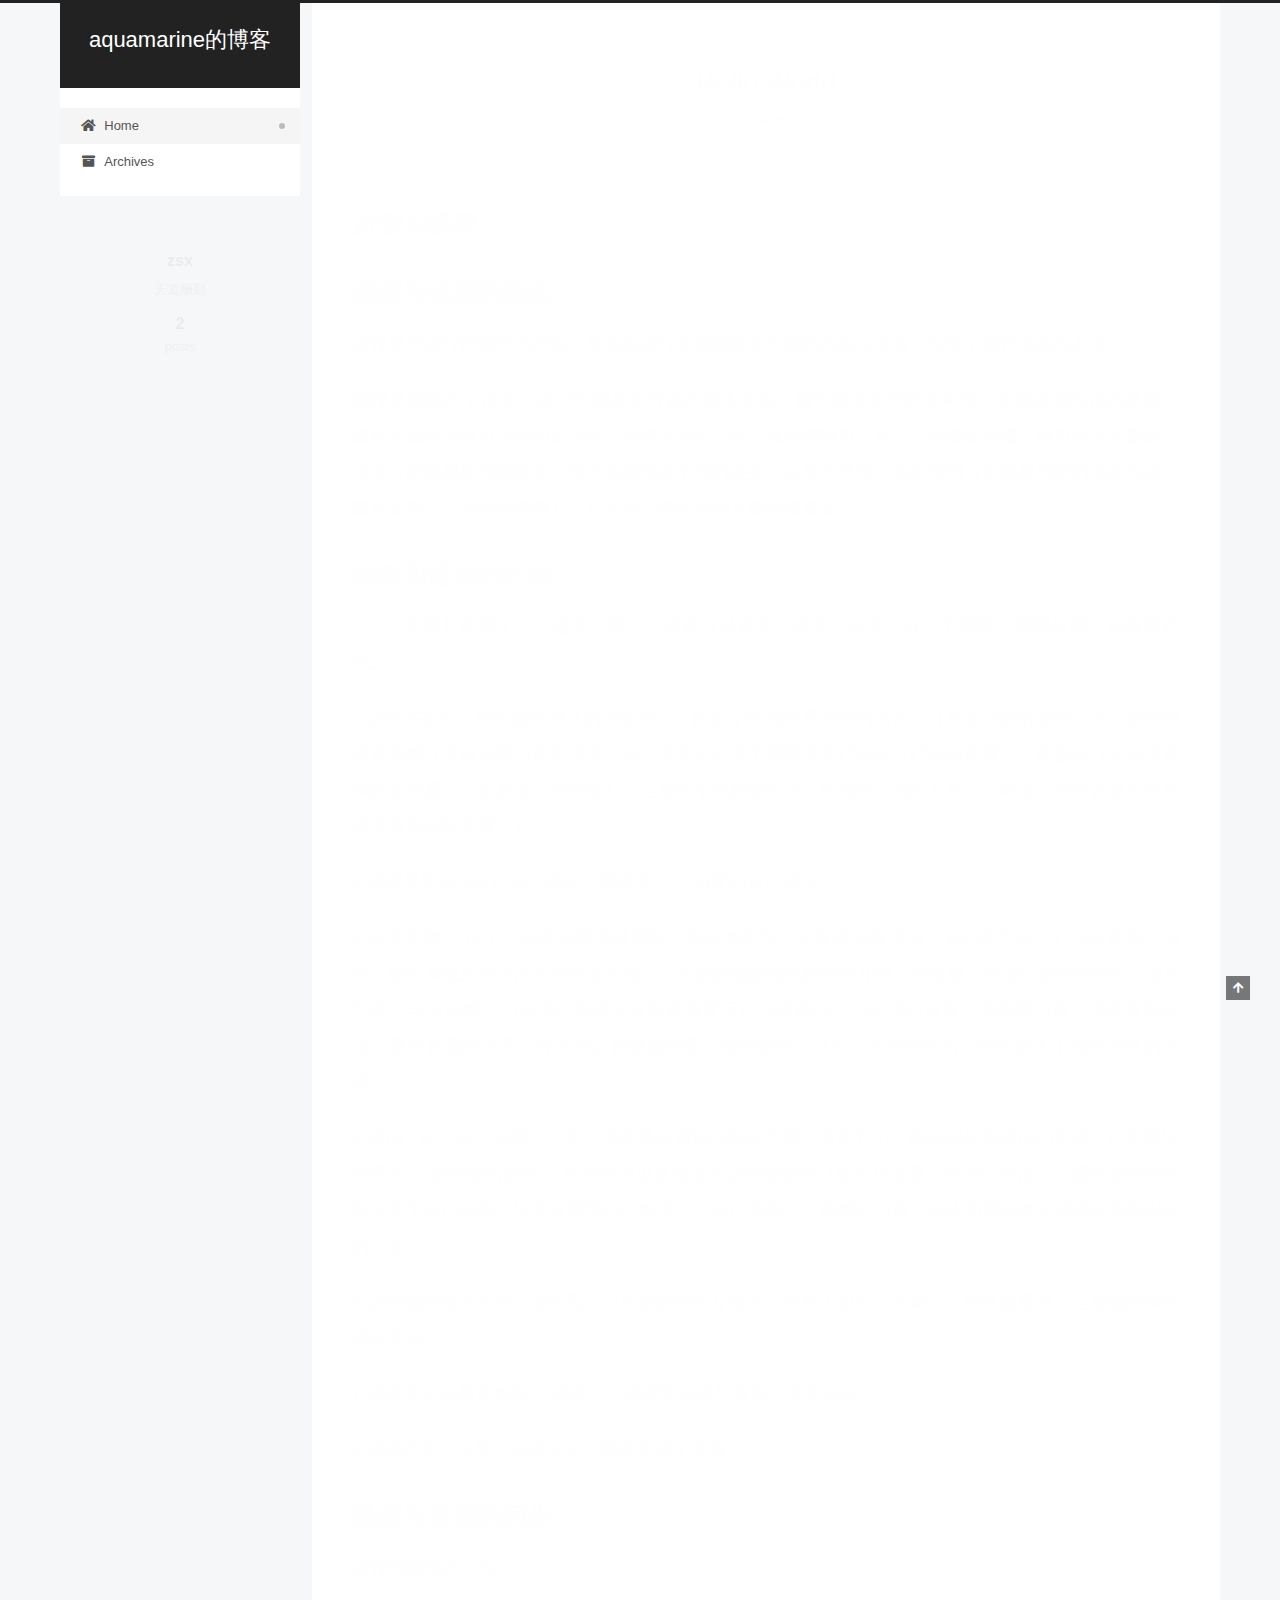
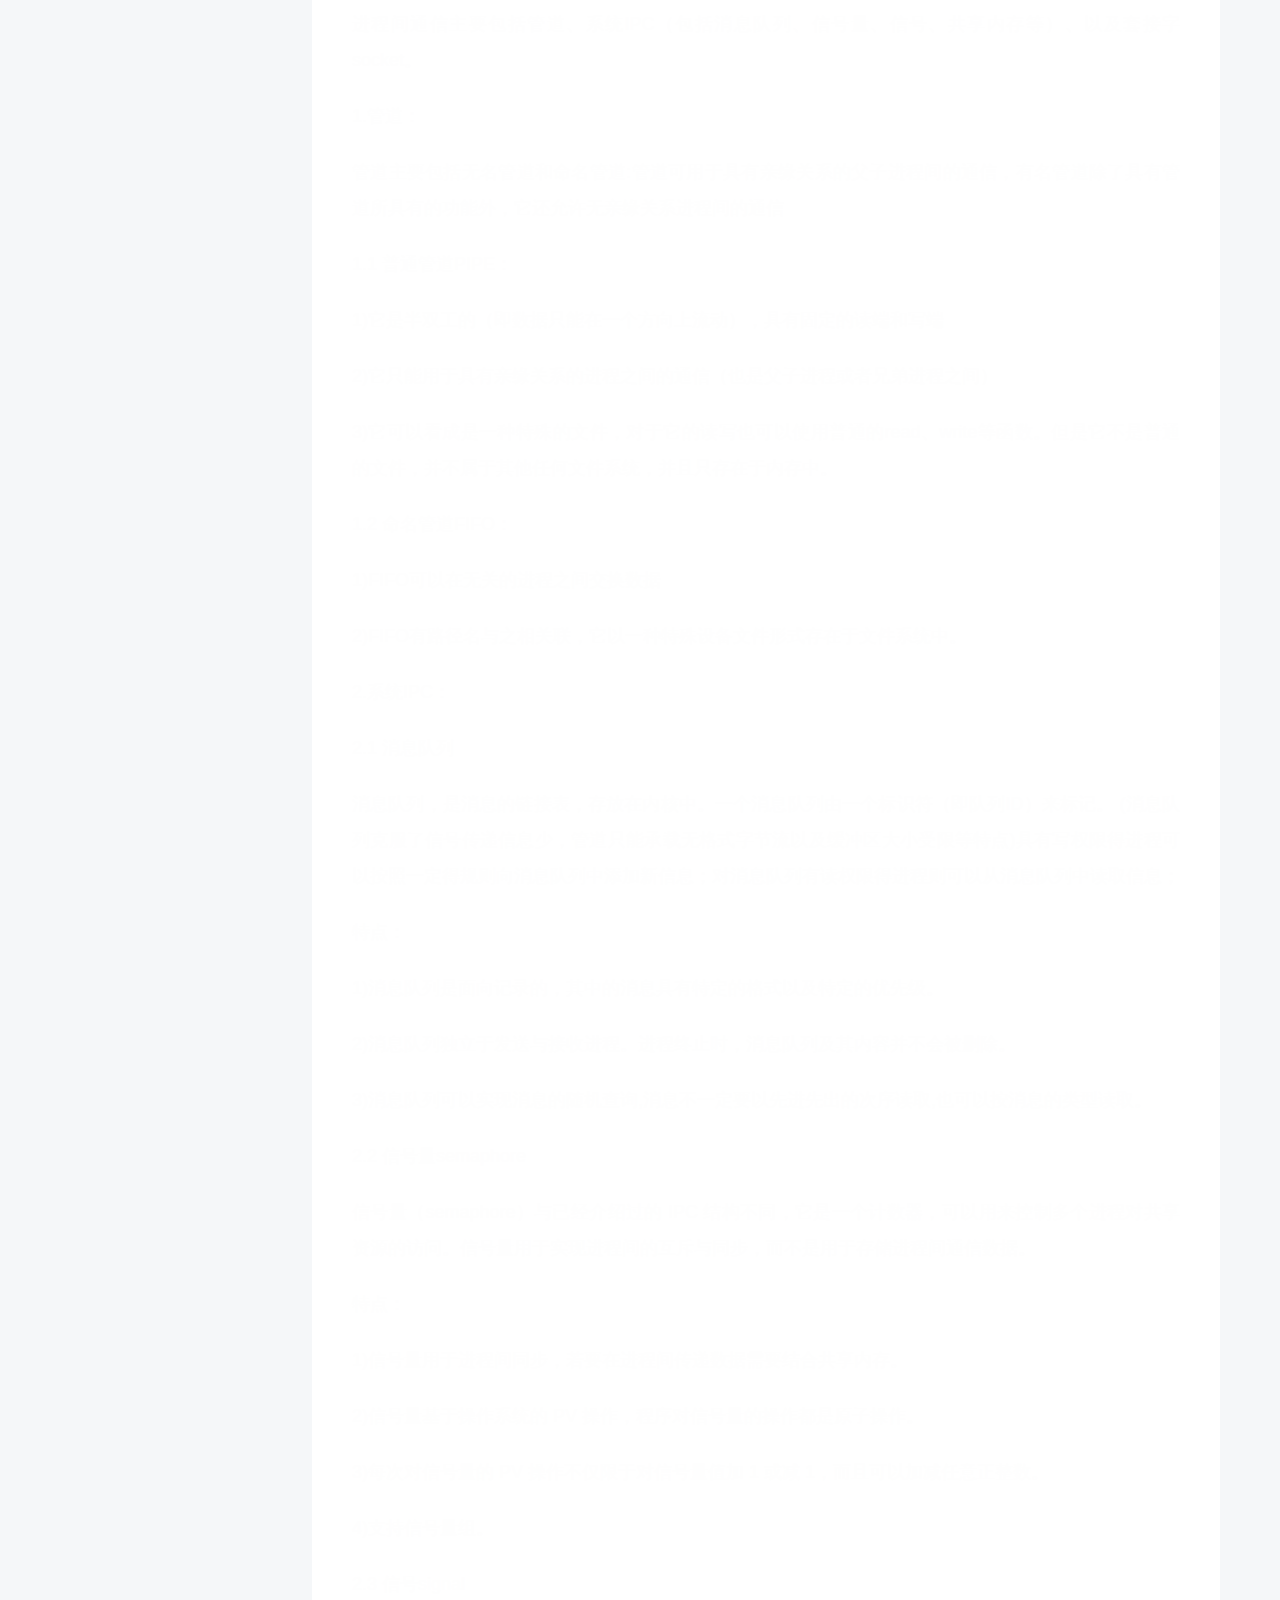
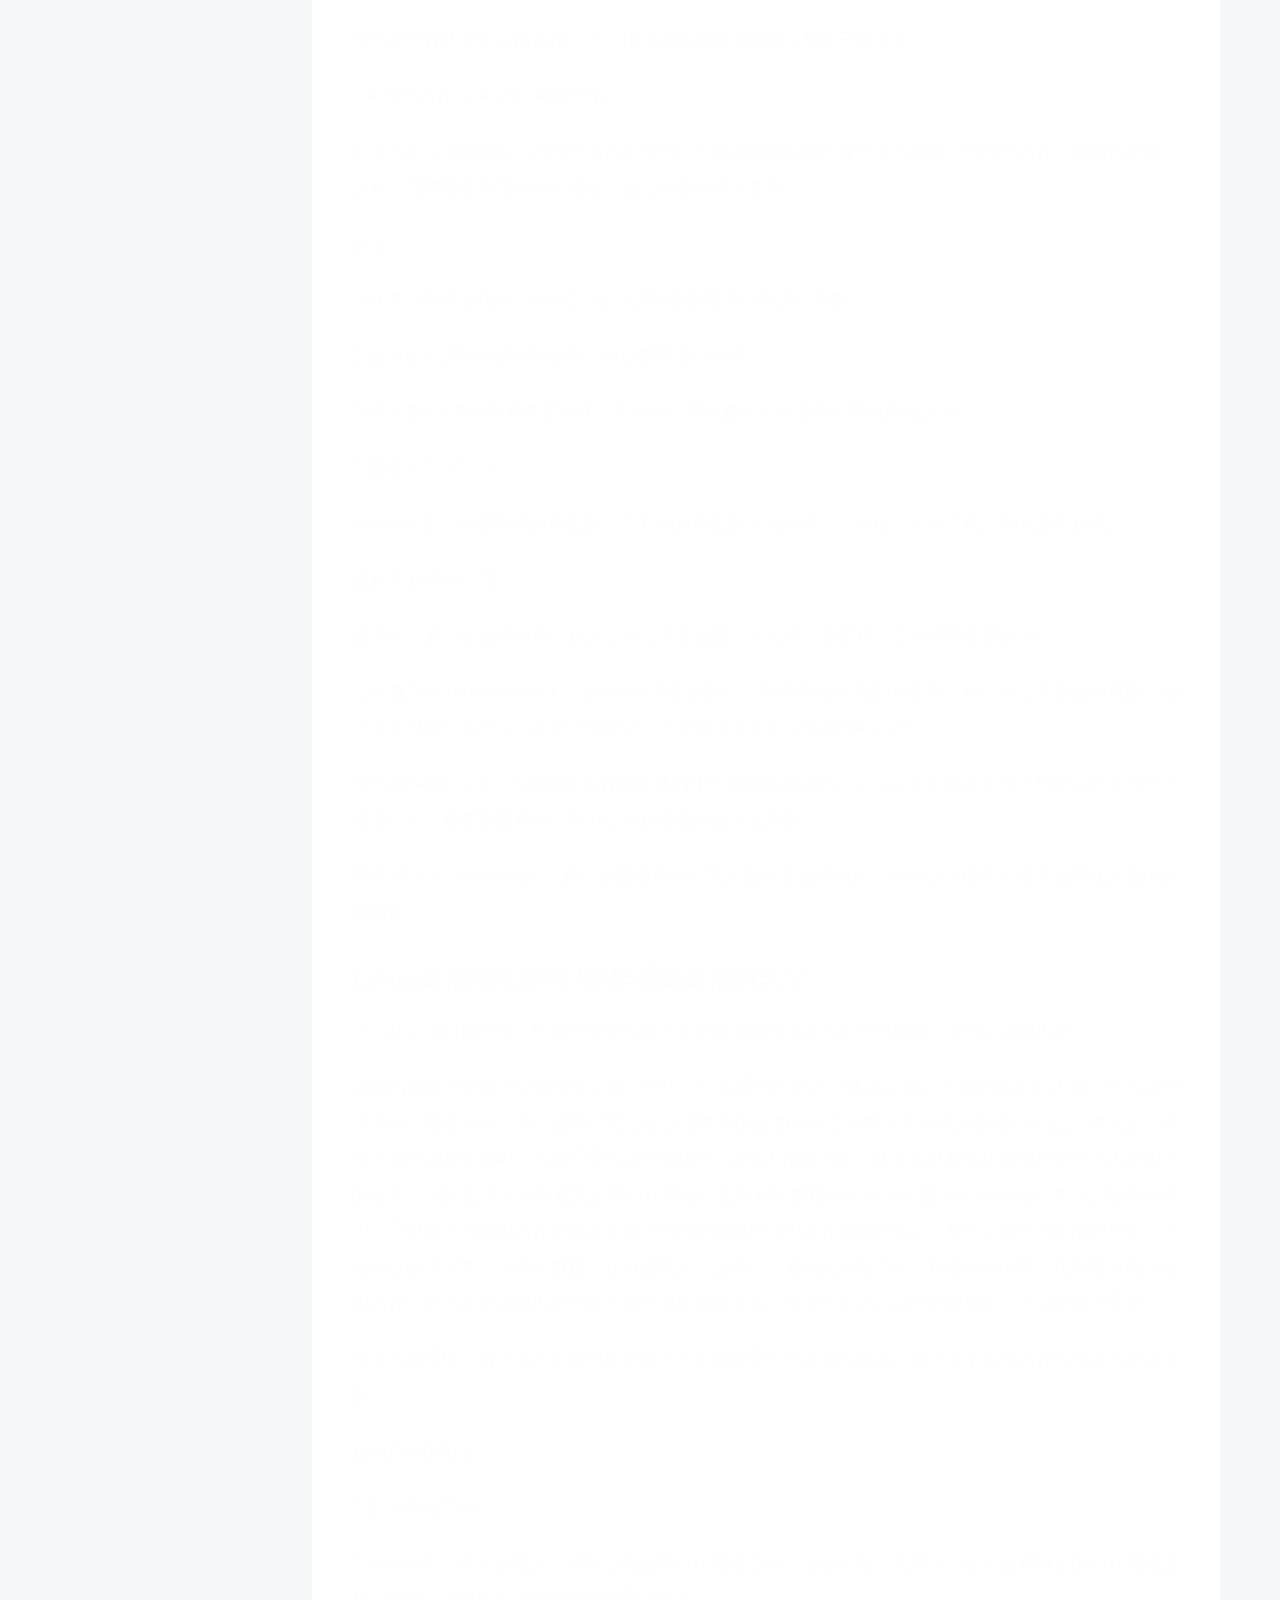
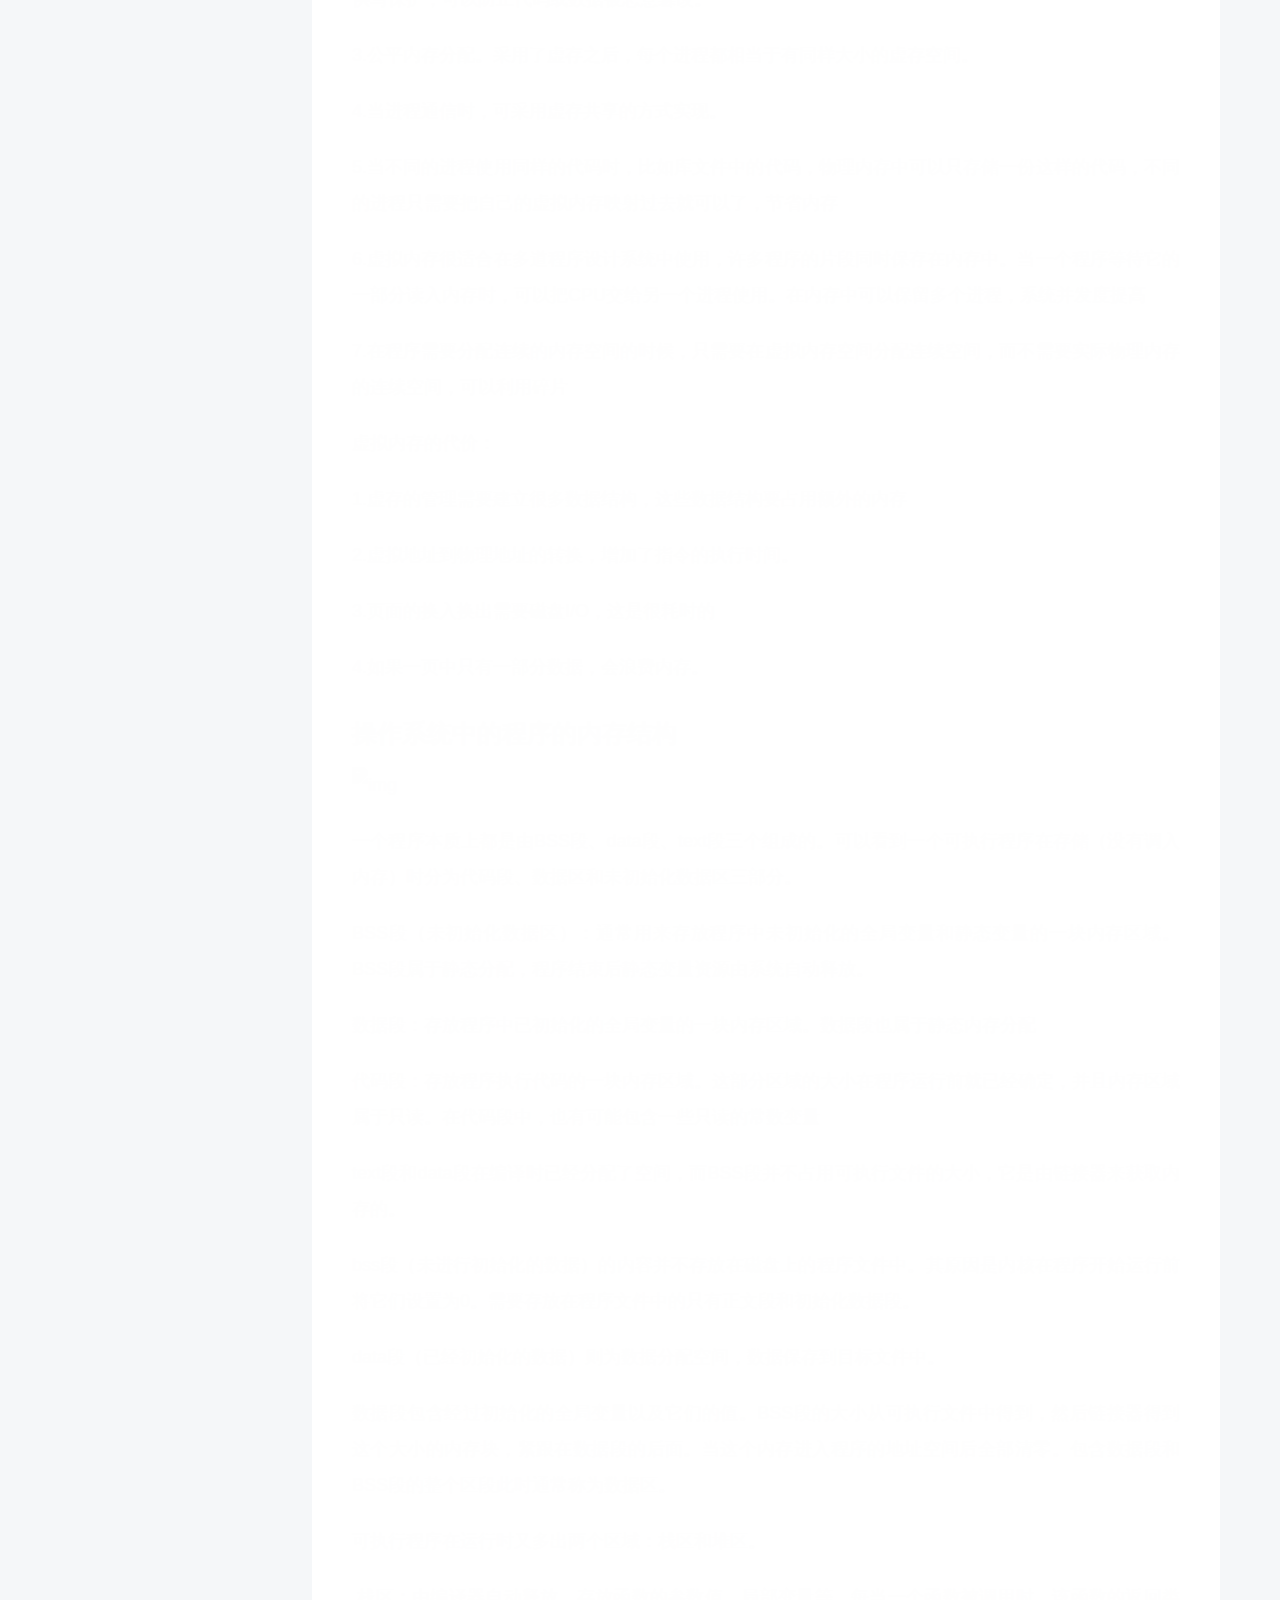
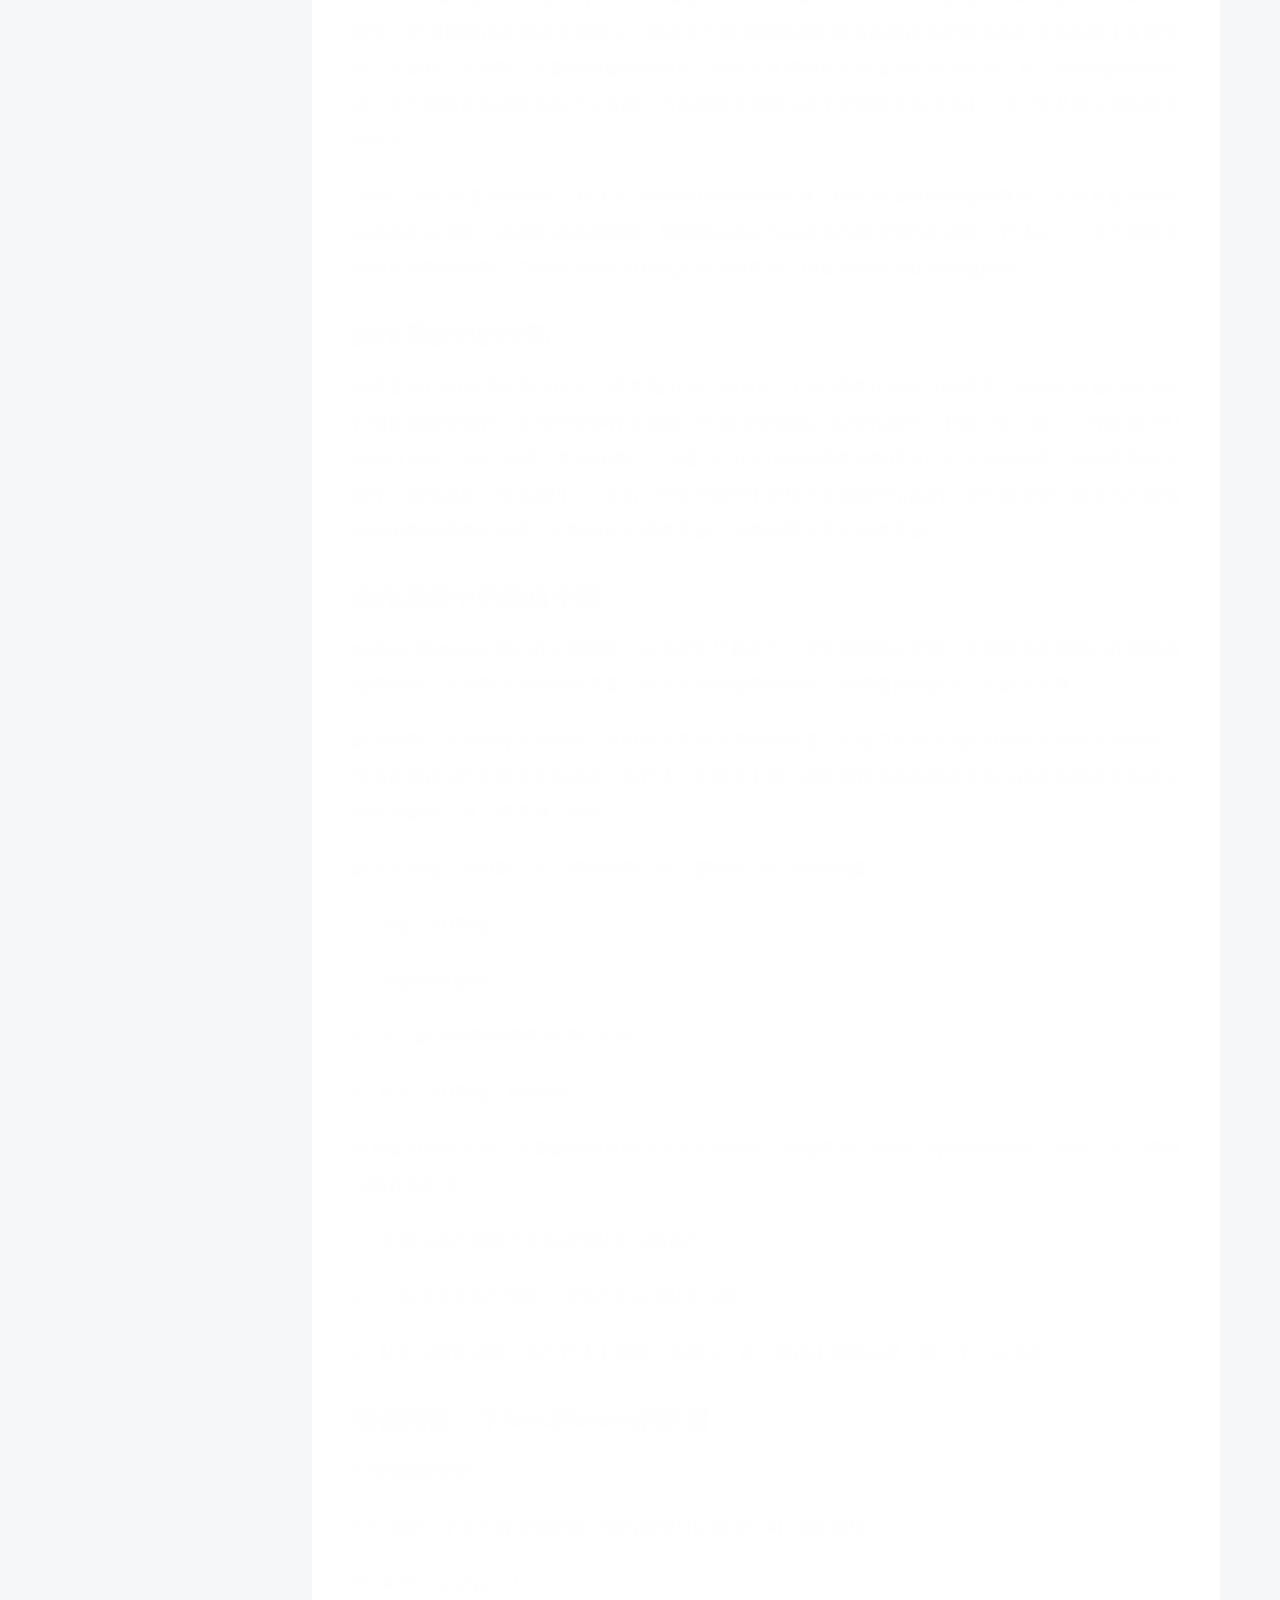
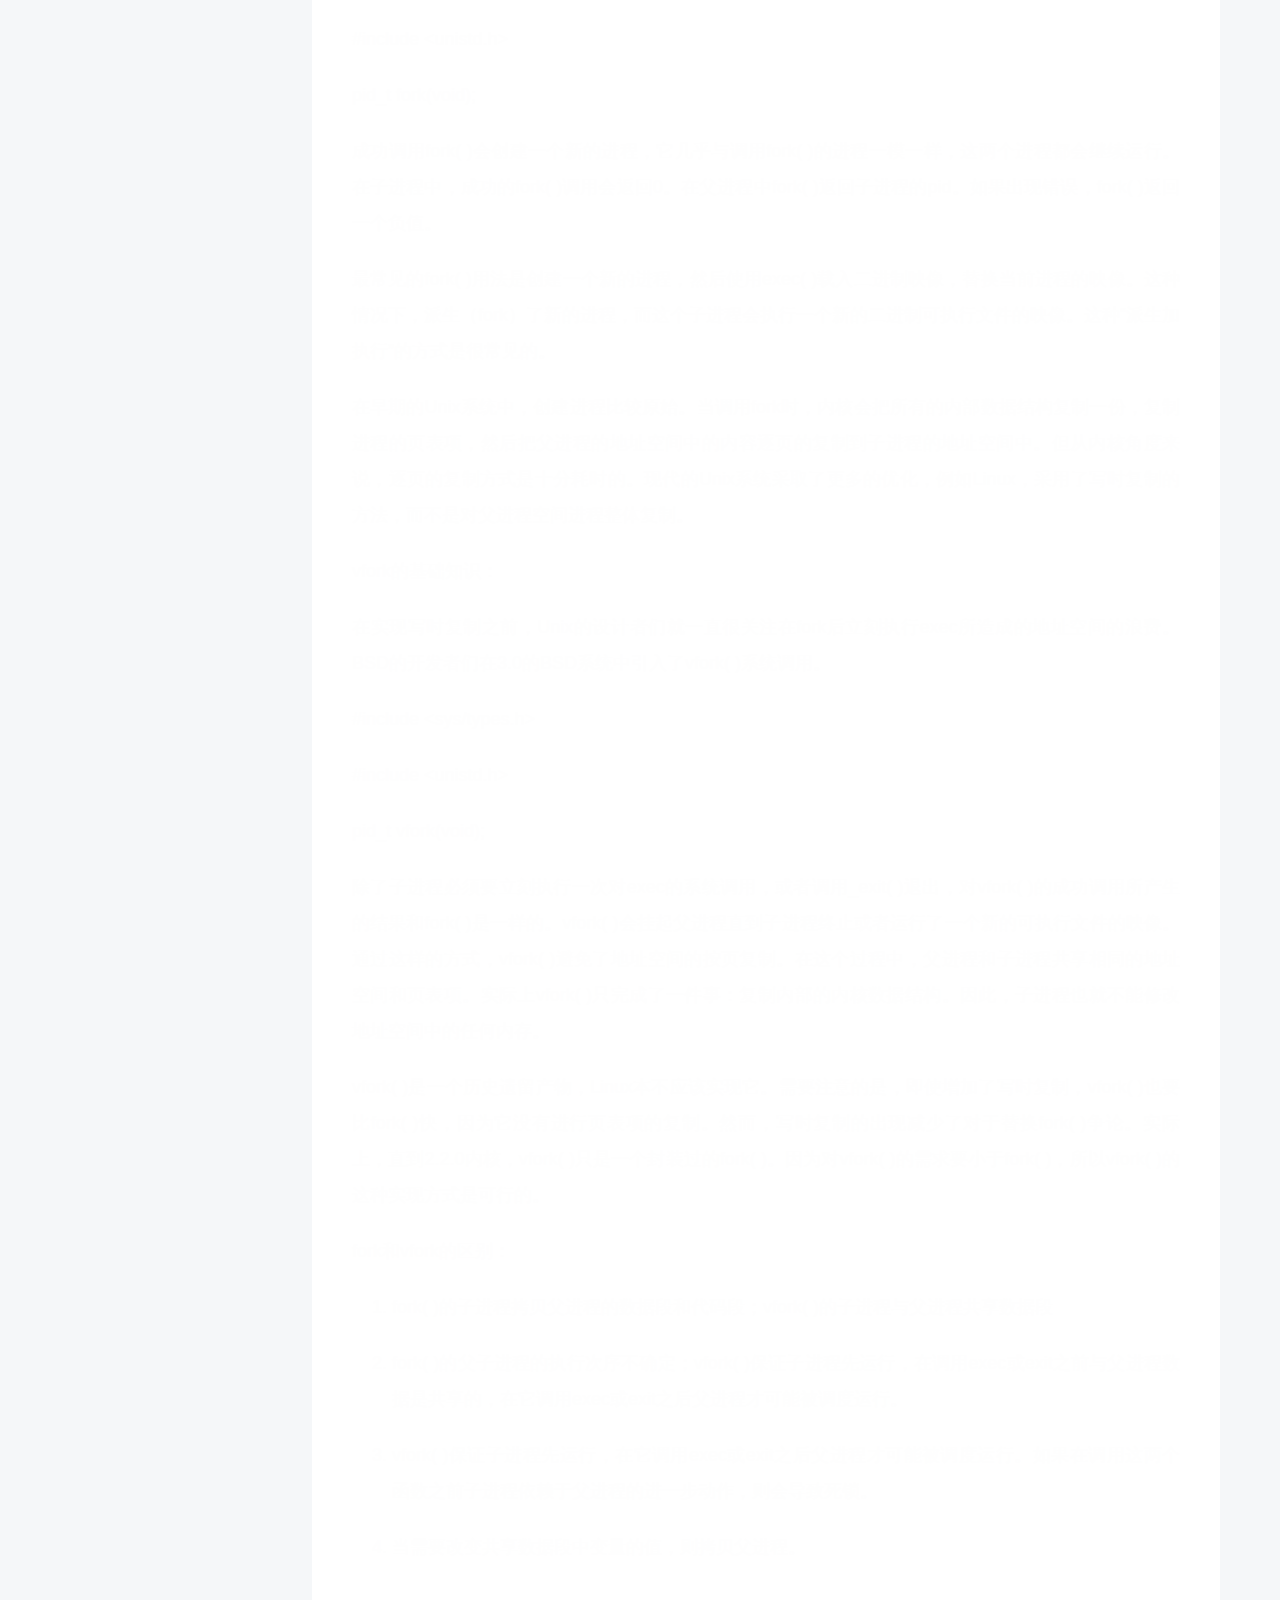
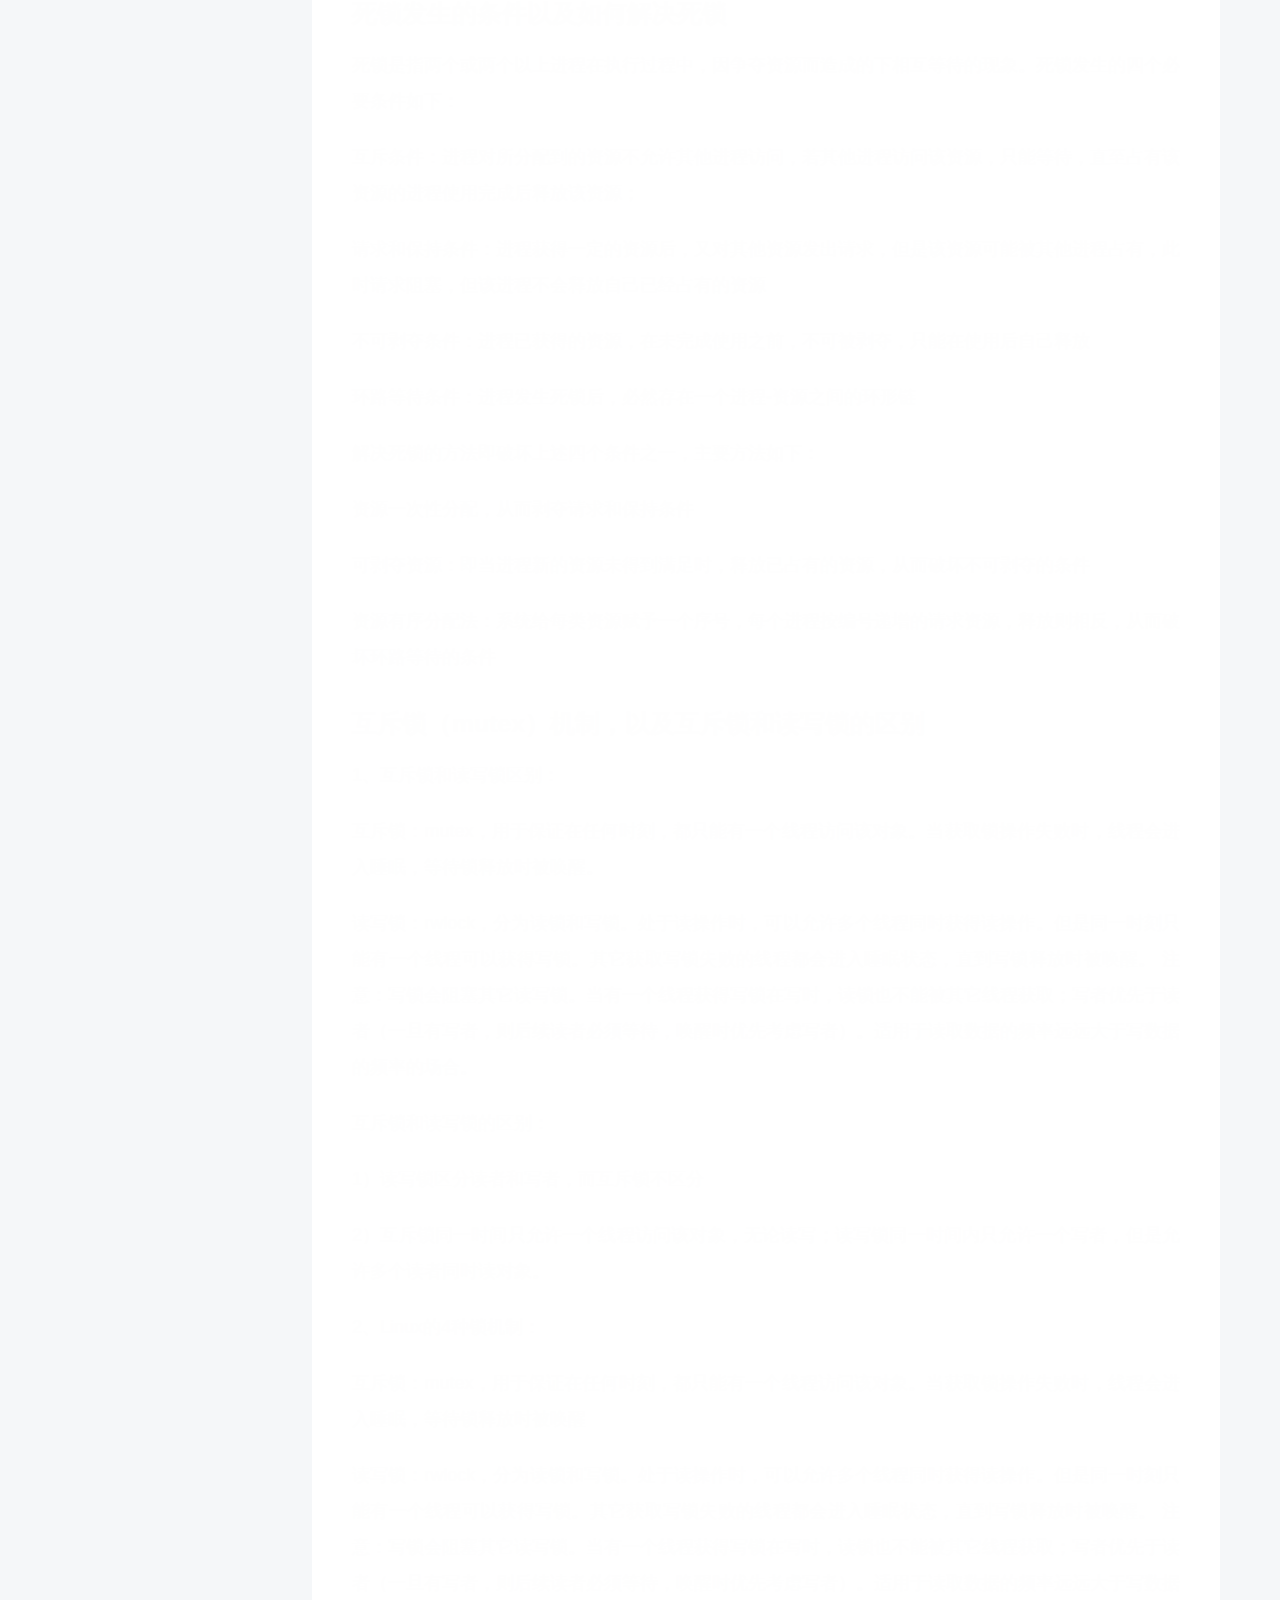
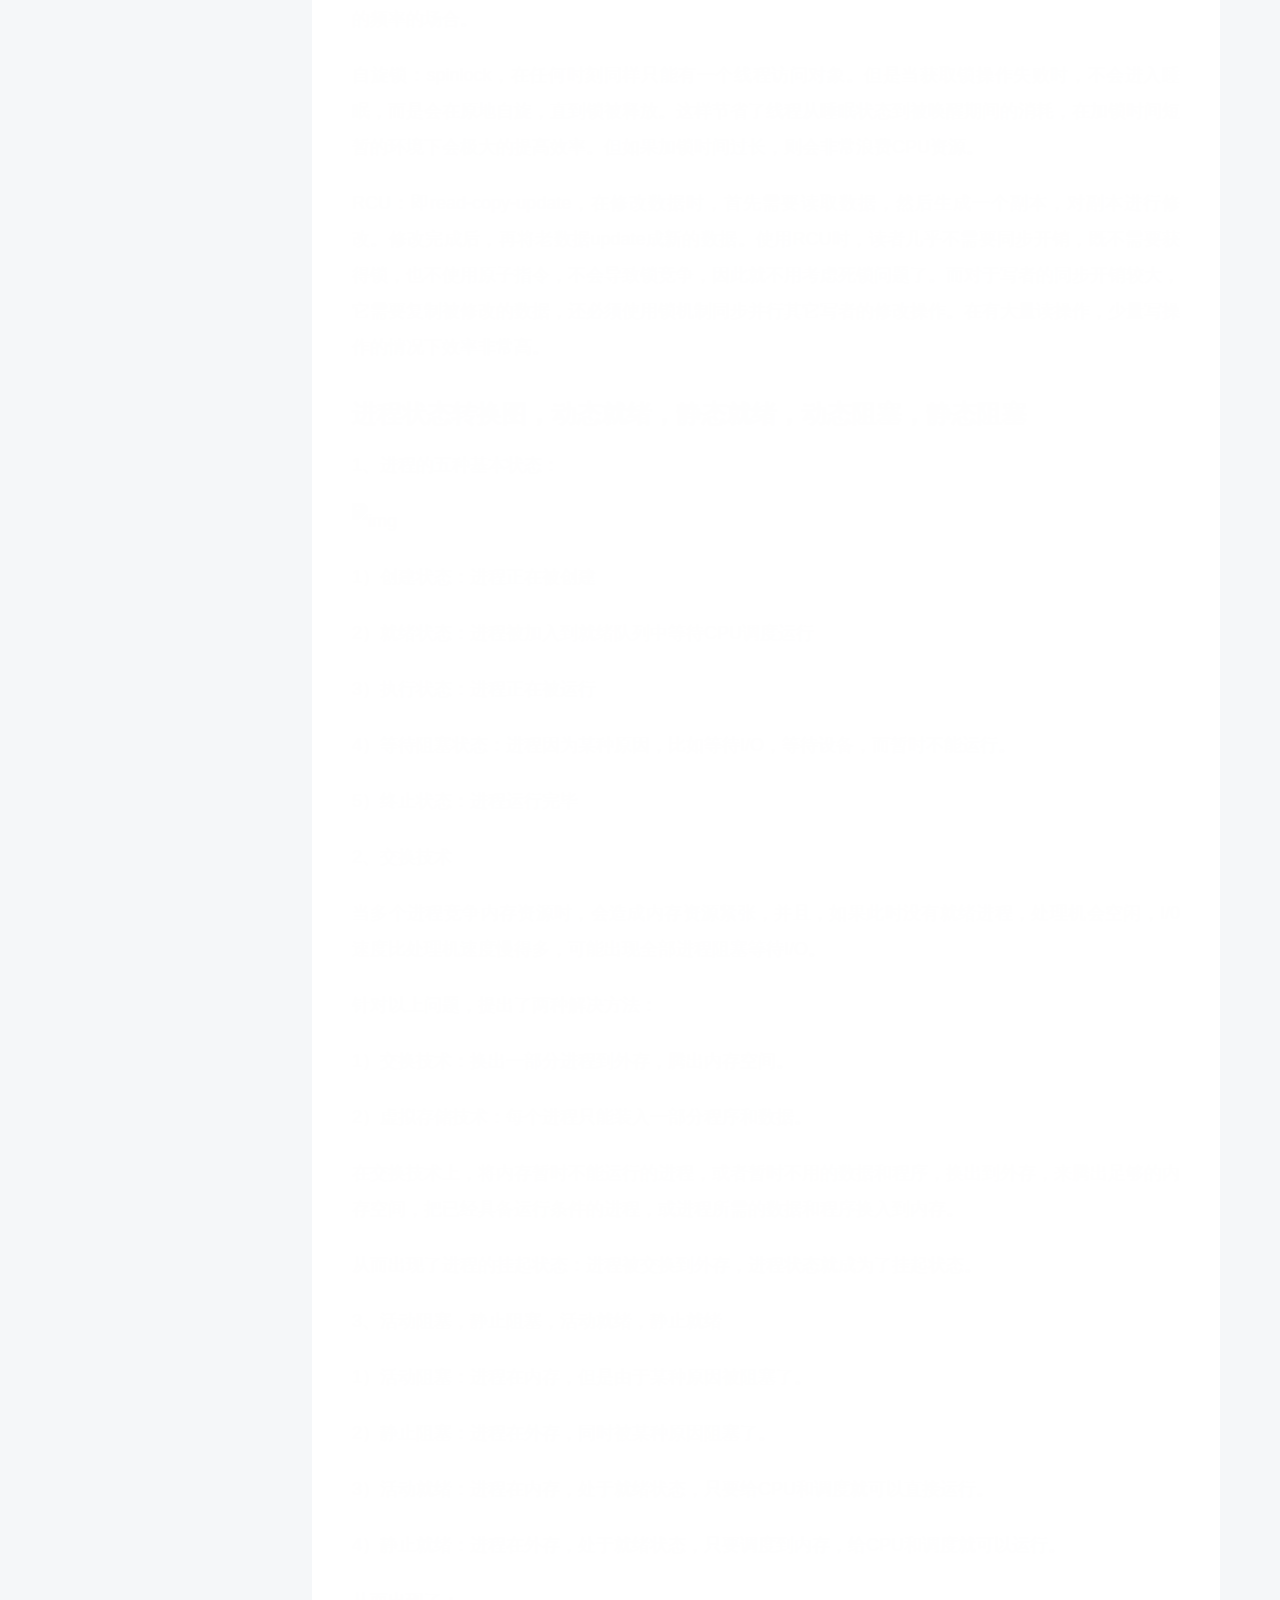
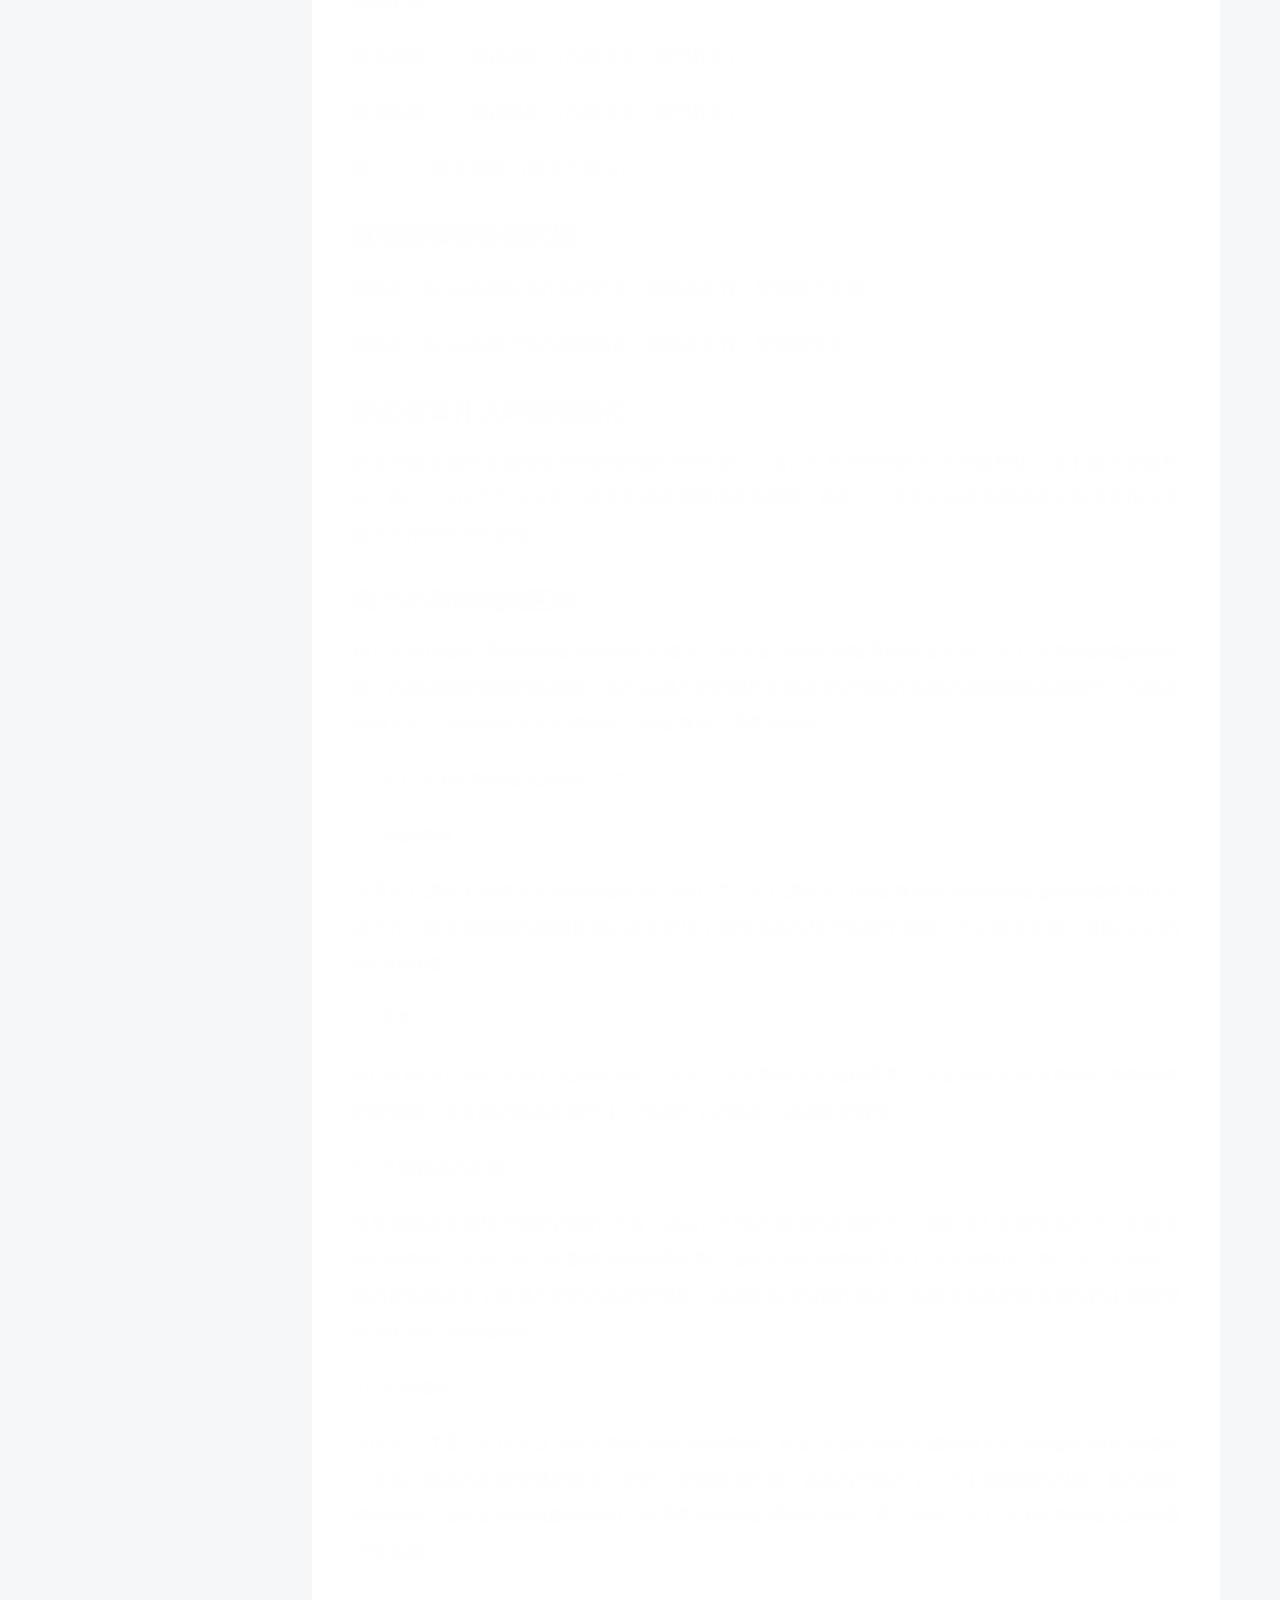
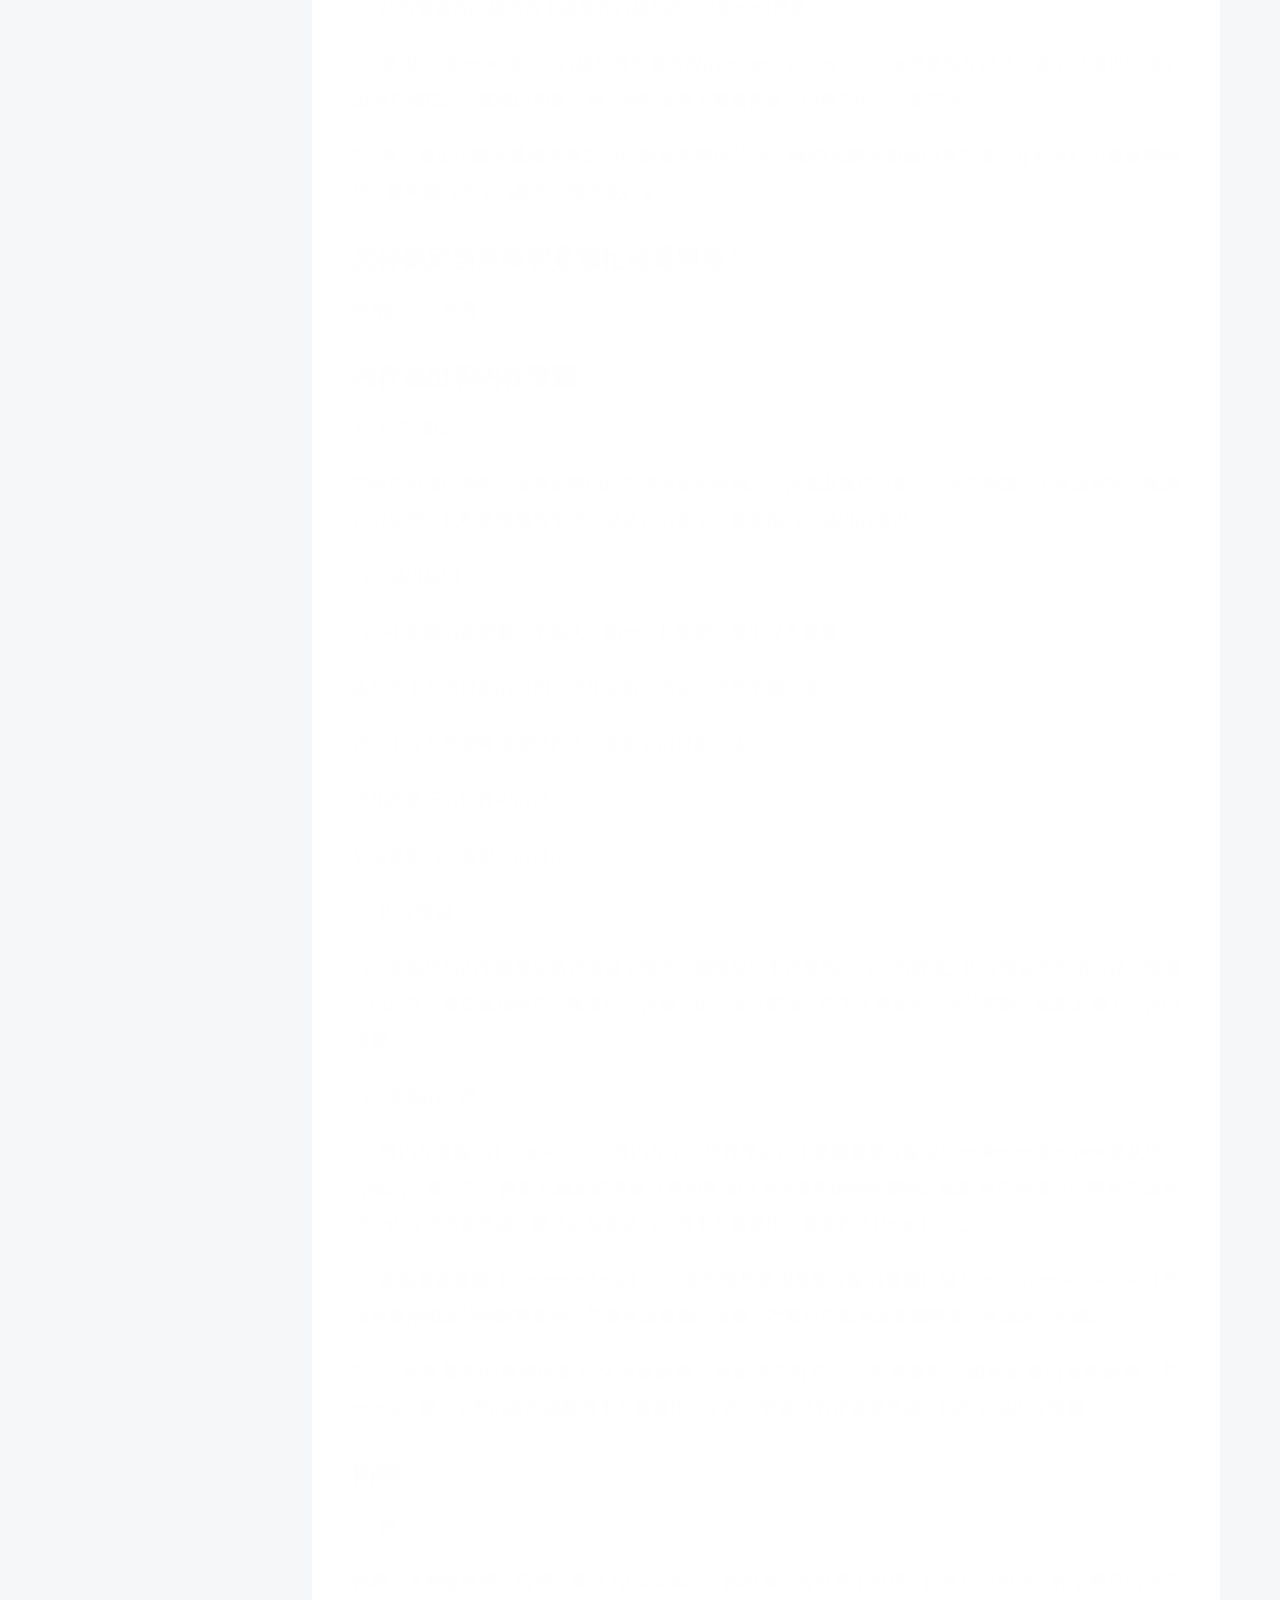
==== index.html @ b0bd0ee3 "Site updated: 2021-03-13 21:15:40" ====
<!DOCTYPE html>
<html lang="en">
<head>
  <meta charset="UTF-8">
<meta name="viewport" content="width=device-width, initial-scale=1, maximum-scale=2">
<meta name="theme-color" content="#222">
<meta name="generator" content="Hexo 5.4.0">
  <link rel="apple-touch-icon" sizes="180x180" href="/images/apple-touch-icon-next.png">
  <link rel="icon" type="image/png" sizes="32x32" href="/images/favicon-32x32-next.png">
  <link rel="icon" type="image/png" sizes="16x16" href="/images/favicon-16x16-next.png">
  <link rel="mask-icon" href="/images/logo.svg" color="#222">

<link rel="stylesheet" href="/css/main.css">


<link rel="stylesheet" href="/lib/font-awesome/css/all.min.css">

<script id="hexo-configurations">
    var NexT = window.NexT || {};
    var CONFIG = {"hostname":"example.com","root":"/","scheme":"Pisces","version":"7.8.0","exturl":false,"sidebar":{"position":"left","display":"post","padding":18,"offset":12,"onmobile":false},"copycode":{"enable":false,"show_result":false,"style":null},"back2top":{"enable":true,"sidebar":false,"scrollpercent":false},"bookmark":{"enable":false,"color":"#222","save":"auto"},"fancybox":false,"mediumzoom":false,"lazyload":false,"pangu":false,"comments":{"style":"tabs","active":null,"storage":true,"lazyload":false,"nav":null},"algolia":{"hits":{"per_page":10},"labels":{"input_placeholder":"Search for Posts","hits_empty":"We didn't find any results for the search: ${query}","hits_stats":"${hits} results found in ${time} ms"}},"localsearch":{"enable":false,"trigger":"auto","top_n_per_article":1,"unescape":false,"preload":false},"motion":{"enable":true,"async":false,"transition":{"post_block":"fadeIn","post_header":"slideDownIn","post_body":"slideDownIn","coll_header":"slideLeftIn","sidebar":"slideUpIn"}}};
  </script>

  <meta name="description" content="天道酬勤">
<meta property="og:type" content="website">
<meta property="og:title" content="aquamarine的博客">
<meta property="og:url" content="http://example.com/index.html">
<meta property="og:site_name" content="aquamarine的博客">
<meta property="og:description" content="天道酬勤">
<meta property="og:locale" content="en_US">
<meta property="article:author" content="zsx">
<meta name="twitter:card" content="summary">

<link rel="canonical" href="http://example.com/">


<script id="page-configurations">
  // https://hexo.io/docs/variables.html
  CONFIG.page = {
    sidebar: "",
    isHome : true,
    isPost : false,
    lang   : 'en'
  };
</script>

  <title>aquamarine的博客</title>
  






  <noscript>
  <style>
  .use-motion .brand,
  .use-motion .menu-item,
  .sidebar-inner,
  .use-motion .post-block,
  .use-motion .pagination,
  .use-motion .comments,
  .use-motion .post-header,
  .use-motion .post-body,
  .use-motion .collection-header { opacity: initial; }

  .use-motion .site-title,
  .use-motion .site-subtitle {
    opacity: initial;
    top: initial;
  }

  .use-motion .logo-line-before i { left: initial; }
  .use-motion .logo-line-after i { right: initial; }
  </style>
</noscript>

</head>

<body itemscope itemtype="http://schema.org/WebPage">
  <div class="container use-motion">
    <div class="headband"></div>

    <header class="header" itemscope itemtype="http://schema.org/WPHeader">
      <div class="header-inner"><div class="site-brand-container">
  <div class="site-nav-toggle">
    <div class="toggle" aria-label="Toggle navigation bar">
      <span class="toggle-line toggle-line-first"></span>
      <span class="toggle-line toggle-line-middle"></span>
      <span class="toggle-line toggle-line-last"></span>
    </div>
  </div>

  <div class="site-meta">

    <a href="/" class="brand" rel="start">
      <span class="logo-line-before"><i></i></span>
      <h1 class="site-title">aquamarine的博客</h1>
      <span class="logo-line-after"><i></i></span>
    </a>
      <p class="site-subtitle" itemprop="description"> </p>
  </div>

  <div class="site-nav-right">
    <div class="toggle popup-trigger">
    </div>
  </div>
</div>




<nav class="site-nav">
  <ul id="menu" class="main-menu menu">
        <li class="menu-item menu-item-home">

    <a href="/" rel="section"><i class="fa fa-home fa-fw"></i>Home</a>

  </li>
        <li class="menu-item menu-item-archives">

    <a href="/archives/" rel="section"><i class="fa fa-archive fa-fw"></i>Archives</a>

  </li>
  </ul>
</nav>




</div>
    </header>

    
  <div class="back-to-top">
    <i class="fa fa-arrow-up"></i>
    <span>0%</span>
  </div>


    <main class="main">
      <div class="main-inner">
        <div class="content-wrap">
          

          <div class="content index posts-expand">
            
      
  
  
  <article itemscope itemtype="http://schema.org/Article" class="post-block" lang="en">
    <link itemprop="mainEntityOfPage" href="http://example.com/2021/03/13/%E6%93%8D%E4%BD%9C%E7%B3%BB%E7%BB%9F/">

    <span hidden itemprop="author" itemscope itemtype="http://schema.org/Person">
      <meta itemprop="image" content="/images/avatar.gif">
      <meta itemprop="name" content="zsx">
      <meta itemprop="description" content="天道酬勤">
    </span>

    <span hidden itemprop="publisher" itemscope itemtype="http://schema.org/Organization">
      <meta itemprop="name" content="aquamarine的博客">
    </span>
      <header class="post-header">
        <h2 class="post-title" itemprop="name headline">
          
            <a href="/2021/03/13/%E6%93%8D%E4%BD%9C%E7%B3%BB%E7%BB%9F/" class="post-title-link" itemprop="url">Hello World</a>
        </h2>

        <div class="post-meta">
            <span class="post-meta-item">
              <span class="post-meta-item-icon">
                <i class="far fa-calendar"></i>
              </span>
              <span class="post-meta-item-text">Posted on</span>
              

              <time title="Created: 2021-03-13 20:52:42 / Modified: 21:13:46" itemprop="dateCreated datePublished" datetime="2021-03-13T20:52:42+08:00">2021-03-13</time>
            </span>

          

        </div>
      </header>

    
    
    
    <div class="post-body" itemprop="articleBody">

      
          <h1 id="进程-amp-线程"><a href="#进程-amp-线程" class="headerlink" title="进程&amp;线程"></a>进程&amp;线程</h1><h2 id="进程与线程的概念"><a href="#进程与线程的概念" class="headerlink" title="进程与线程的概念"></a>进程与线程的概念</h2><p>  进程是对运行时程序的封装，是系统进行资源调度和分配的的基本单位，实现了操作系统的并发； </p>
<p>   线程是进程的子任务，是CPU调度和分派的基本单位，用于保证程序的实时性，实现进程内部的并发；线程是操作系统可识别的最小执行和调度单位。每个线程都独自占用一个虚拟处理器：独自的寄存器组，指令计数器和处理器状态。每个线程完成不同的任务，但是共享同一地址空间（也就是同样的动态内存，映射文件，目标代码等等），打开的文件队列和其他内核资源。 </p>
<h2 id="线程和进程的区别"><a href="#线程和进程的区别" class="headerlink" title="线程和进程的区别"></a>线程和进程的区别</h2><p>  1.一个线程只能属于一个进程，而一个进程可以有多个线程，但至少有一个线程。线程依赖于进程而存在。 </p>
<p>   2.进程在执行过程中拥有独立的内存单元，而多个线程共享进程的内存。（资源分配给进程，同一进程的所有线程共享该进程的所有资源。同一进程中的多个线程共享代码段（代码和常量），数据段（全局变量和静态变量），扩展段（堆存储）。但是每个线程拥有自己的栈段，栈段又叫运行时段，用来存放所有局部变量和临时变量。） </p>
<p>  3.进程是资源分配的最小单位，线程是CPU调度的最小单位； </p>
<p>  4.系统开销：  由于在创建或撤消进程时，系统都要为之分配或回收资源，如内存空间、I／o设备等。因此，操作系统所付出的开销将显著地大于在创建或撤消线程时的开销。类似地，在进行进程切换时，涉及到整个当前进程CPU环境的保存以及新被调度运行的进程的CPU环境的设置。而线程切换只须保存和设置少量寄存器的内容，并不涉及存储器管理方面的操作。可见，进程切换的开销也远大于线程切换的开销。 </p>
<p>   5.通信：由于同一进程中的多个线程具有相同的地址空间，致使它们之间的同步和通信的实现，也变得比较容易。进程间通信IPC，线程间可以直接读写进程数据段（如全局变量）来进行通信——需要进程同步和互斥手段的辅助，以保证数据的一致性。在有的系统中，线程的切换、同步和通信都无须操作系统内核的干预 </p>
<p>  6.进程编程调试简单可靠性高，但是创建销毁开销大；线程正相反，开销小，切换速度快，但是编程调试相对复杂。 </p>
<p>  7.进程间不会相互影响 ；线程一个线程挂掉将导致整个进程挂掉 </p>
<p>  8.进程适应于多核、多机分布；线程适用于多核 </p>
<h2 id="线程与进程的同步"><a href="#线程与进程的同步" class="headerlink" title="线程与进程的同步"></a>线程与进程的同步</h2><p>  进程间通信的方式： </p>
<p>  进程间通信主要包括管道、系统IPC（包括消息队列、信号量、信号、共享内存等）、以及套接字socket。 </p>
<p>  1.管道： </p>
<p>  管道主要包括无名管道和命名管道:管道可用于具有亲缘关系的父子进程间的通信，有名管道除了具有管道所具有的功能外，它还允许无亲缘关系进程间的通信 </p>
<p>  1.1 普通管道PIPE： </p>
<p>  1)它是半双工的（即数据只能在一个方向上流动），具有固定的读端和写端 </p>
<p>  2)它只能用于具有亲缘关系的进程之间的通信（也是父子进程或者兄弟进程之间） </p>
<p>  3)它可以看成是一种特殊的文件，对于它的读写也可以使用普通的read、write等函数。但是它不是普通的文件，并不属于其他任何文件系统，并且只存在于内存中。 </p>
<p>  1.2 命名管道FIFO： </p>
<p>  1)FIFO可以在无关的进程之间交换数据 </p>
<p>  2)FIFO有路径名与之相关联，它以一种特殊设备文件形式存在于文件系统中。 </p>
<p>2.系统IPC： </p>
<p>  2.1 消息队列 </p>
<p>   消息队列，是消息的链接表，存放在内核中。一个消息队列由一个标识符（即队列ID）来标记。  (消息队列克服了信号传递信息少，管道只能承载无格式字节流以及缓冲区大小受限等特点)具有写权限得进程可以按照一定得规则向消息队列中添加新信息；对消息队列有读权限得进程则可以从消息队列中读取信息； </p>
<p>  特点： </p>
<p>  1)消息队列是面向记录的，其中的消息具有特定的格式以及特定的优先级。 </p>
<p>  2)消息队列独立于发送与接收进程。进程终止时，消息队列及其内容并不会被删除。 </p>
<p>  3)消息队列可以实现消息的随机查询,消息不一定要以先进先出的次序读取,也可以按消息的类型读取。 </p>
<p>  2.2 信号量semaphore </p>
<p>  信号量（semaphore）与已经介绍过的 IPC 结构不同，它是一个计数器，可以用来控制多个进程对共享资源的访问。信号量用于实现进程间的互斥与同步，而不是用于存储进程间通信数据。 </p>
<p>  特点： </p>
<p>  1)信号量用于进程间同步，若要在进程间传递数据需要结合共享内存。 </p>
<p>  2)信号量基于操作系统的 PV 操作，程序对信号量的操作都是原子操作。 </p>
<p>  3)每次对信号量的 PV 操作不仅限于对信号量值加 1 或减 1，而且可以加减任意正整数。 </p>
<p>  4)支持信号量组。 </p>
<p>  2.3 信号signal </p>
<p>  信号是一种比较复杂的通信方式，用于通知接收进程某个事件已经发生。 </p>
<p>  2.4 共享内存（Shared Memory） </p>
<p>  它使得多个进程可以访问同一块内存空间，不同进程可以及时看到对方进程中对共享内存中数据得更新。这种方式需要依靠某种同步操作，如互斥锁和信号量等 </p>
<p>  特点： </p>
<p>  1)共享内存是最快的一种IPC，因为进程是直接对内存进行存取 </p>
<p>  2)因为多个进程可以同时操作，所以需要进行同步 </p>
<p>  3)信号量+共享内存通常结合在一起使用，信号量用来同步对共享内存的访问 </p>
<p>  3.套接字SOCKET： </p>
<p>  socket也是一种进程间通信机制，与其他通信机制不同的是，它可用于不同主机之间的进程通信。 </p>
<p>  线程间通信的方式: </p>
<p>  临界区：通过多线程的串行化来访问公共资源或一段代码，速度快，适合控制数据访问； </p>
<p>  互斥量Synchronized/Lock：采用互斥对象机制，只有拥有互斥对象的线程才有访问公共资源的权限。因为互斥对象只有一个，所以可以保证公共资源不会被多个线程同时访问 </p>
<p>  信号量Semphare：为控制具有有限数量的用户资源而设计的，它允许多个线程在同一时刻去访问同一个资源，但一般需要限制同一时刻访问此资源的最大线程数目。 </p>
<p>  事件(信号)，Wait/Notify：通过通知操作的方式来保持多线程同步，还可以方便的实现多线程优先级的比较操作 </p>
<h2 id="Linux虚拟地址空间-操作系统虚拟的含义"><a href="#Linux虚拟地址空间-操作系统虚拟的含义" class="headerlink" title="Linux虚拟地址空间 /操作系统虚拟的含义"></a>Linux虚拟地址空间 /操作系统虚拟的含义</h2><p>为了防止不同进程同一时刻在物理内存中运行而对物理内存的争夺和践踏，采用了虚拟内存。 </p>
<p>   虚拟内存技术使得不同进程在运行过程中，它所看到的是自己独自占有了当前系统的4G内存。所有进程共享同一物理内存，每个进程只把自己目前需要的虚拟内存空间映射并存储到物理内存上。  事实上，在每个进程创建加载时，内核只是为进程“创建”了虚拟内存的布局，具体就是初始化进程控制表中内存相关的链表，实际上并不立即就把虚拟内存对应位置的程序数据和代码（比如.text  .data段）拷贝到物理内存中，只是建立好虚拟内存和磁盘文件之间的映射就好（叫做存储器映射），等到运行到对应的程序时，才会通过缺页异常，来拷贝数据。还有进程运行过程中，要动态分配内存，比如malloc时，也只是分配了虚拟内存，即为这块虚拟内存对应的页表项做相应设置，当进程真正访问到此数据时，才引发缺页异常。 </p>
<p>  请求分页系统、请求分段系统和请求段页式系统都是针对虚拟内存的，通过请求实现内存与外存的信息置换。 </p>
<p>  虚拟内存的好处： </p>
<p>  1.扩大地址空间； </p>
<p>  2.内存保护：每个进程运行在各自的虚拟内存地址空间，互相不能干扰对方。虚存还对特定的内存地址提供写保护，可以防止代码或数据被恶意篡改。 </p>
<p>  3.公平内存分配。采用了虚存之后，每个进程都相当于有同样大小的虚存空间。 </p>
<p>  4.当进程通信时，可采用虚存共享的方式实现。 </p>
<p>  5.当不同的进程使用同样的代码时，比如库文件中的代码，物理内存中可以只存储一份这样的代码，不同的进程只需要把自己的虚拟内存映射过去就可以了，节省内存 </p>
<p>  6.虚拟内存很适合在多道程序设计系统中使用，许多程序的片段同时保存在内存中。当一个程序等待它的一部分读入内存时，可以把CPU交给另一个进程使用。在内存中可以保留多个进程，系统并发度提高 </p>
<p>  7.在程序需要分配连续的内存空间的时候，只需要在虚拟内存空间分配连续空间，而不需要实际物理内存的连续空间，可以利用碎片 </p>
<p>  虚拟内存的代价： </p>
<p>  1.虚存的管理需要建立很多数据结构，这些数据结构要占用额外的内存 </p>
<p>  2.虚拟地址到物理地址的转换，增加了指令的执行时间。 </p>
<p>  3.页面的换入换出需要磁盘I/O，这是很耗时的 </p>
<p>  4.如果一页中只有一部分数据，会浪费内存。 </p>
<h2 id="操作系统中的程序的内存结构"><a href="#操作系统中的程序的内存结构" class="headerlink" title="操作系统中的程序的内存结构"></a>操作系统中的程序的内存结构</h2><p><img src="https://uploadfiles.nowcoder.com/images/20190313/311436_1552469062814_B7994596FDDB98A22E80E1D2556A6153" alt="img"></p>
<p>   一个程序本质上都是由BSS段、data段、text段三个组成的。可以看到一个可执行程序在存储（没有调入内存）时分为代码段、数据区和未初始化数据区三部分。  </p>
<p>   BSS段（未初始化数据区）：通常用来存放程序中未初始化的全局变量和静态变量的一块内存区域。BSS段属于静态分配，程序结束后静态变量资源由系统自动释放。  </p>
<p>   数据段：存放程序中已初始化的全局变量的一块内存区域。数据段也属于静态内存分配  </p>
<p>   代码段：存放程序执行代码的一块内存区域。这部分区域的大小在程序运行前就已经确定，并且内存区域属于只读。在代码段中，也有可能包含一些只读的常数变量  </p>
<p>   text段和data段在编译时已经分配了空间，而BSS段并不占用可执行文件的大小，它是由链接器来获取内存的。  </p>
<p>   bss段（未进行初始化的数据）的内容并不存放在磁盘上的程序文件中。其原因是内核在程序开始运行前将它们设置为0。需要存放在程序文件中的只有正文段和初始化数据段。  </p>
<p>   data段（已经初始化的数据）则为数据分配空间，数据保存到目标文件中。  </p>
<p>   数据段包含经过初始化的全局变量以及它们的值。BSS段的大小从可执行文件中得到，然后链接器得到这个大小的内存块，紧跟在数据段的后面。当这个内存进入程序的地址空间后全部清零。包含数据段和BSS段的整个区段此时通常称为数据区。  </p>
<p>   可执行程序在运行时又多出两个区域：栈区和堆区。  </p>
<p>​    栈区：由编译器自动释放，存放函数的参数值、局部变量等。每当一个函数被调用时，该函数的返回类型和一些调用的信息被存放到栈中。然后这个被调用的函数再为他的自动变量和临时变量在栈上分配空间。每调用一个函数一个新的栈就会被使用。栈区是从高地址位向低地址位增长的，是一块连续的内存区域，最大容量是由系统预先定义好的，申请的栈空间超过这个界限时会提示溢出，用户能从栈中获取的空间较小。  </p>
<p>​    堆区：用于动态分配内存，位于BSS和栈中间的地址区域。由程序员申请分配和释放。堆是从低地址位向高地址位增长，采用链式存储结构。频繁的malloc/free造成内存空间的不连续，产生碎片。当申请堆空间时库函数是按照一定的算法搜索可用的足够大的空间。因此堆的效率比栈要低的多。  </p>
<h2 id="操作系统中的中断"><a href="#操作系统中的中断" class="headerlink" title="操作系统中的中断"></a>操作系统中的中断</h2><p>中断是指CPU对系统发生的某个事件做出的一种反应，CPU暂停正在执行的程序，保存现场后自动去执行相应的处理程序，处理完该事件后再返回中断处继续执行原来的程序。中断一般三类，一种是由CPU外部引起的，如I/O中断、时钟中断，一种是来自CPU内部事件或程序执行中引起的中断，例如程序非法操作，地址越界、浮点溢出），最后一种是在程序中使用了系统调用引起的。而中断处理一般分为中断响应和中断处理两个步骤，中断响应由硬件实施，中断处理主要由软件实施。 </p>
<h2 id="操作系统中的缺页中断"><a href="#操作系统中的缺页中断" class="headerlink" title="操作系统中的缺页中断"></a>操作系统中的缺页中断</h2><p>malloc()和mmap()等内存分配函数，在分配时只是建立了进程虚拟地址空间，并没有分配虚拟内存对应的物理内存。当进程访问这些没有建立映射关系的虚拟内存时，处理器自动触发一个缺页异常。 </p>
<p>  缺页中断：在请求分页系统中，可以通过查询页表中的状态位来确定所要访问的页面是否存在于内存中。每当所要访问的页面不在内存是，会产生一次缺页中断，此时操作系统会根据页表中的外存地址在外存中找到所缺的一页，将其调入内存。 </p>
<p>  缺页本身是一种中断，与一般的中断一样，需要经过4个处理步骤： </p>
<p>  1、保护CPU现场 </p>
<p>  2、分析中断原因 </p>
<p>  3、转入缺页中断处理程序进行处理 </p>
<p>  4、恢复CPU现场，继续执行 </p>
<p>  但是缺页中断是由于所要访问的页面不存在于内存时，由硬件所产生的一种特殊的中断，因此，与一般的中断存在区别： </p>
<p>  1、在指令执行期间产生和处理缺页中断信号 </p>
<p>  2、一条指令在执行期间，可能产生多次缺页中断 </p>
<p>  3、缺页中断返回是，执行产生中断的一条指令，而一般的中断返回是，执行下一条指令。 </p>
<h2 id="请你回答一下fork和vfork的区别"><a href="#请你回答一下fork和vfork的区别" class="headerlink" title="请你回答一下fork和vfork的区别"></a>请你回答一下fork和vfork的区别</h2><p>fork的基础知识： </p>
<p>  fork:创建一个和当前进程映像一样的进程可以通过fork( )系统调用： </p>
<p>  #include &lt;sys/types.h&gt; </p>
<p>  #include &lt;unistd.h&gt; </p>
<p>  pid_t fork(void); </p>
<p>  成功调用fork( )会创建一个新的进程，它几乎与调用fork( )的进程一模一样，这两个进程都会继续运行。在子进程中，成功的fork( )调用会返回0。在父进程中fork( )返回子进程的pid。如果出现错误，fork( )返回一个负值。 </p>
<p>  最常见的fork( )用法是创建一个新的进程，然后使用exec( )载入二进制映像，替换当前进程的映像。这种情况下，派生（fork）了新的进程，而这个子进程会执行一个新的二进制可执行文件的映像。这种“派生加执行”的方式是很常见的。 </p>
<p>   在早期的Unix系统中，创建进程比较原始。当调用fork时，内核会把所有的内部数据结构复制一份，复制进程的页表项，然后把父进程的地址空间中的内容逐页的复制到子进程的地址空间中。但从内核角度来说，逐页的复制方式是十分耗时的。现代的Unix系统采取了更多的优化，例如Linux，采用了写时复制的方法，而不是对父进程空间进程整体复制。 </p>
<p>  vfork的基础知识： </p>
<p>  在实现写时复制之前，Unix的设计者们就一直很关注在fork后立刻执行exec所造成的地址空间的浪费。BSD的开发者们在3.0的BSD系统中引入了vfork( )系统调用。 </p>
<p>  #include &lt;sys/types.h&gt; </p>
<p>  #include &lt;unistd.h&gt; </p>
<p>  pid_t vfork(void); </p>
<p>  除了子进程必须要立刻执行一次对exec的系统调用，或者调用_exit( )退出，对vfork( )的成功调用所产生的结果和fork(  )是一样的。vfork( )会挂起父进程直到子进程终止或者运行了一个新的可执行文件的映像。通过这样的方式，vfork(  )避免了地址空间的按页复制。在这个过程中，父进程和子进程共享相同的地址空间和页表项。实际上vfork(  )只完成了一件事：复制内部的内核数据结构。因此，子进程也就不能修改地址空间中的任何内存。 </p>
<p>  vfork(  )是一个历史遗留产物，Linux本不应该实现它。需要注意的是，即使增加了写时复制，vfork( )也要比fork(  )快，因为它没有进行页表项的复制。然而，写时复制的出现减少了对于替换fork( )争论。实际上，直到2.2.0内核，vfork(  )只是一个封装过的fork( )。因为对vfork( )的需求要小于fork( )，所以vfork( )的这种实现方式是可行的。 </p>
<p>  fork和vfork的区别： </p>
<ol>
<li><p>fork( )的子进程拷贝父进程的数据段和代码段；vfork( )的子进程与父进程共享数据段 </p>
</li>
<li><p>fork( )的父子进程的执行次序不确定；vfork( )保证子进程先运行，在调用exec或exit之前与父进程数据是共享的，在它调用exec或exit之后父进程才可能被调度运行。 </p>
</li>
<li><p>vfork( )保证子进程先运行，在它调用exec或exit之后父进程才可能被调度运行。如果在调用这两个函数之前子进程依赖于父进程的进一步动作，则会导致死锁。 </p>
</li>
<li><p>当需要改变共享数据段中变量的值，则拷贝父进程。 </p>
</li>
</ol>
<h2 id="死锁发生的条件以及如何解决死锁"><a href="#死锁发生的条件以及如何解决死锁" class="headerlink" title="死锁发生的条件以及如何解决死锁"></a>死锁发生的条件以及如何解决死锁</h2><p>死锁是指两个或两个以上进程在执行过程中，因争夺资源而造成的下相互等待的现象。死锁发生的四个必要条件如下： </p>
<p>  互斥条件：进程对所分配到的资源不允许其他进程访问，若其他进程访问该资源，只能等待，直至占有该资源的进程使用完成后释放该资源； </p>
<p>  请求和保持条件：进程获得一定的资源后，又对其他资源发出请求，但是该资源可能被其他进程占有，此时请求阻塞，但该进程不会释放自己已经占有的资源 </p>
<p>  不可剥夺条件：进程已获得的资源，在未完成使用之前，不可被剥夺，只能在使用后自己释放 </p>
<p>  环路等待条件：进程发生死锁后，必然存在一个进程-资源之间的环形链 </p>
<p>  解决死锁的方法即破坏上述四个条件之一，主要方法如下： </p>
<p>  资源一次性分配，从而剥夺请求和保持条件 </p>
<p>  可剥夺资源：即当进程新的资源未得到满足时，释放已占有的资源，从而破坏不可剥夺的条件 </p>
<p>  资源有序分配法：系统给每类资源赋予一个序号，每个进程按编号递增的请求资源，释放则相反，从而破坏环路等待的条件 </p>
<h2 id="互斥锁（mutex）机制，以及互斥锁和读写锁的区别"><a href="#互斥锁（mutex）机制，以及互斥锁和读写锁的区别" class="headerlink" title="互斥锁（mutex）机制，以及互斥锁和读写锁的区别"></a>互斥锁（mutex）机制，以及互斥锁和读写锁的区别</h2><p> 1、互斥锁和读写锁区别： </p>
<p>  互斥锁：mutex，用于保证在任何时刻，都只能有一个线程访问该对象。当获取锁操作失败时，线程会进入睡眠，等待锁释放时被唤醒。 </p>
<p>   读写锁：rwlock，分为读锁和写锁。处于读操作时，可以允许多个线程同时获得读操作。但是同一时刻只能有一个线程可以获得写锁。其它获取写锁失败的线程都会进入睡眠状态，直到写锁释放时被唤醒。 注意：写锁会阻塞其它读写锁。当有一个线程获得写锁在写时，读锁也不能被其它线程获取；写者优先于读者（一旦有写者，则后续读者必须等待，唤醒时优先考虑写者）。适用于读取数据的频率远远大于写数据的频率的场合。 </p>
<p>  互斥锁和读写锁的区别： </p>
<p>  1）读写锁区分读者和写者，而互斥锁不区分 </p>
<p>  2）互斥锁同一时间只允许一个线程访问该对象，无论读写；读写锁同一时间内只允许一个写者，但是允许多个读者同时读对象。 </p>
<p>  2、Linux的4种锁机制： </p>
<p>  互斥锁：mutex，用于保证在任何时刻，都只能有一个线程访问该对象。当获取锁操作失败时，线程会进入睡眠，等待锁释放时被唤醒 </p>
<p>   读写锁：rwlock，分为读锁和写锁。处于读操作时，可以允许多个线程同时获得读操作。但是同一时刻只能有一个线程可以获得写锁。其它获取写锁失败的线程都会进入睡眠状态，直到写锁释放时被唤醒。  注意：写锁会阻塞其它读写锁。当有一个线程获得写锁在写时，读锁也不能被其它线程获取；写者优先于读者（一旦有写者，则后续读者必须等待，唤醒时优先考虑写者）。适用于读取数据的频率远远大于写数据的频率的场合。 </p>
<p>   自旋锁：spinlock，在任何时刻同样只能有一个线程访问对象。但是当获取锁操作失败时，不会进入睡眠，而是会在原地自旋，直到锁被释放。这样节省了线程从睡眠状态到被唤醒期间的消耗，在加锁时间短暂的环境下会极大的提高效率。但如果加锁时间过长，则会非常浪费CPU资源。 </p>
<p>   RCU：即read-copy-update，在修改数据时，首先需要读取数据，然后生成一个副本，对副本进行修改。修改完成后，再将老数据update成新的数据。使用RCU时，读者几乎不需要同步开销，既不需要获得锁，也不使用原子指令，不会导致锁竞争，因此就不用考虑死锁问题了。而对于写者的同步开销较大，它需要复制被修改的数据，还必须使用锁机制同步并行其它写者的修改操作。在有大量读操作，少量写操作的情况下效率非常高。 </p>
<h2 id="进程状态转换图，动态就绪，静态就绪，动态阻塞，静态阻塞"><a href="#进程状态转换图，动态就绪，静态就绪，动态阻塞，静态阻塞" class="headerlink" title="进程状态转换图，动态就绪，静态就绪，动态阻塞，静态阻塞"></a>进程状态转换图，动态就绪，静态就绪，动态阻塞，静态阻塞</h2><p> 1、进程的五种基本状态：  </p>
<p> <img src="https://uploadfiles.nowcoder.com/images/20190313/311436_1552470678794_F9BF116BD97A95A5E655DF9E1672186F" alt="img">  </p>
<p>   1）创建状态：进程正在被创建  </p>
<p>   2）就绪状态：进程被加入到就绪队列中等待CPU调度运行  </p>
<p>   3）执行状态：进程正在被运行  </p>
<p>   4）等待阻塞状态：进程因为某种原因，比如等待I/O，等待设备，而暂时不能运行。  </p>
<p>   5）终止状态：进程运行完毕  </p>
<p>   2、交换技术  </p>
<p>   当多个进程竞争内存资源时，会造成内存资源紧张，并且，如果此时没有就绪进程，处理机会空闲，I/0速度比处理机速度慢得多，可能出现全部进程阻塞等待I/O。  </p>
<p>   针对以上问题，提出了两种解决方法：  </p>
<p>   1）交换技术：换出一部分进程到外存，腾出内存空间。  </p>
<p>   2）虚拟存储技术：每个进程只能装入一部分程序和数据。  </p>
<p>   在交换技术上，将内存暂时不能运行的进程，或者暂时不用的数据和程序，换出到外存，来腾出足够的内存空间，把已经具备运行条件的进程，或进程所需的数据和程序换入到内存。  </p>
<p>   从而出现了进程的挂起状态：进程被交换到外存，进程状态就成为了挂起状态。  </p>
<p>   3、活动阻塞，静止阻塞，活动就绪，静止就绪  </p>
<p>   1）活动阻塞：进程在内存，但是由于某种原因被阻塞了。  </p>
<p>   2）静止阻塞：进程在外存，同时被某种原因阻塞了。  </p>
<p>   3）活动就绪：进程在内存，处于就绪状态，只要给CPU和调度就可以直接运行。  </p>
<p>   4）静止就绪：进程在外存，处于就绪状态，只要调度到内存，给CPU和调度就可以运行。  </p>
<p>   从而出现了：  </p>
<p>   活动就绪 ——  静止就绪    （内存不够，调到外存）  </p>
<p>   活动阻塞 ——  静止阻塞    （内存不够，调到外存）  </p>
<p>   执行   ——  静止就绪     （时间片用完）  </p>
<h2 id="软链接和硬链接区别"><a href="#软链接和硬链接区别" class="headerlink" title="软链接和硬链接区别"></a>软链接和硬链接区别</h2><p>硬链接：inode值指向实打实的区块，删除源文件，硬链接不失效。</p>
<p>软链接：inode保存文件的绝对路径，删除原文件，软链接失效。</p>
<h2 id="静态变量什么时候初始化"><a href="#静态变量什么时候初始化" class="headerlink" title="静态变量什么时候初始化"></a>静态变量什么时候初始化</h2><p> 静态变量存储在虚拟地址空间的数据段和bss段，C语言中其在代码执行之前初始化，属于编译期初始化。而C++中由于引入对象，对象生成必须调用构造函数，因此C++规定全局或局部静态对象当且仅当对象首次用到时进行构造。</p>
<h2 id="用户态和内核态区别"><a href="#用户态和内核态区别" class="headerlink" title="用户态和内核态区别"></a>用户态和内核态区别</h2><p> 用户态和内核态是操作系统的两种运行级别，两者最大的区别就是特权级不同。用户态拥有最低的特权级，内核态拥有较高的特权级。运行在用户态的程序不能直接访问操作系统内核数据结构和程序。内核态和用户态之间的转换方式主要包括：系统调用，异常和中断。</p>
<p>1）用户态切换到内核态的3种方式 </p>
<p>  1、系统调用 </p>
<p>  这是用户进程主动要求切换到内核态的一种方式，用户进程通过系统调用申请操作系统提供的服务程序完成工作。而系统调用的机制其核心还是使用了操作系统为用户特别开放的一个中断来实现，例如Linux的ine 80h中断。 </p>
<p>  2、异常 </p>
<p>  当CPU在执行运行在用户态的程序时，发现了某些事件不可知的异常，这是会触发由当前运行进程切换到处理此。异常的内核相关程序中，也就到了内核态，比如缺页异常。 </p>
<p>  3、外围设备的中断 </p>
<p>   当外围设备完成用户请求的操作之后，会向CPU发出相应的中断信号，这时CPU会暂停执行下一条将要执行的指令，转而去执行中断信号的处理程序，如果先执行的指令是用户态下的程序，那么这个转换的过程自然也就发生了有用户态到内核态的切换。比如硬盘读写操作完成，系统会切换到硬盘读写的中断处理程序中执行后续操作等。 </p>
<p>  2）切换操作 </p>
<p>   从出发方式看，可以在认为存在前述3种不同的类型，但是从最终实际完成由用户态到内核态的切换操作上来说，涉及的关键步骤是完全一样的，没有任何区别，都相当于执行了一个中断响应的过程，因为系统调用实际上最终是中断机制实现的，而异常和中断处理机制基本上是一样的，用户态切换到内核态的步骤主要包括： </p>
<p>  1、从当前进程的描述符中提取其内核栈的ss0及esp0信息。 </p>
<p>  2、使用ss0和esp0指向的内核栈将当前进程的cs,eip，eflags，ss,esp信息保存起来，这个过程也完成了由用户栈找到内核栈的切换过程，同时保存了被暂停执行的程序的下一条指令。 </p>
<p>  3、将先前由中断向量检索得到的中断处理程序的cs，eip信息装入相应的寄存器，开始执行中断处理程序，这时就转到了内核态的程序执行了。 </p>
<h2 id="怎样确定当前线程是繁忙还是阻塞？"><a href="#怎样确定当前线程是繁忙还是阻塞？" class="headerlink" title="怎样确定当前线程是繁忙还是阻塞？"></a>怎样确定当前线程是繁忙还是阻塞？</h2><p> 使用ps命令查看</p>
<h2 id="内存溢出和内存泄漏"><a href="#内存溢出和内存泄漏" class="headerlink" title="内存溢出和内存泄漏"></a>内存溢出和内存泄漏</h2><p> 1、内存溢出 </p>
<p>  指程序申请内存时，没有足够的内存供申请者使用。内存溢出就是你要的内存空间超过了系统实际分配给你的空间，此时系统相当于没法满足你的需求，就会报内存溢出的错误 </p>
<p>  内存溢出原因： </p>
<p>  内存中加载的数据量过于庞大，如一次从数据库取出过多数据 </p>
<p>  集合类中有对对象的引用，使用完后未清空，使得不能回收 </p>
<p>  代码中存在死循环或循环产生过多重复的对象实体 </p>
<p>  使用的第三方软件中的BUG </p>
<p>  启动参数内存值设定的过小 </p>
<p>  2、内存泄漏 </p>
<p>  内存泄漏是指由于疏忽或错误造成了程序未能释放掉不再使用的内存的情况。内存泄漏并非指内存在物理上的消失，而是应用程序分配某段内存后，由于设计错误，失去了对该段内存的控制，因而造成了内存的浪费。 </p>
<p>  内存泄漏的分类： </p>
<p>  1、堆内存泄漏 （Heap leak）。对内存指的是程序运行中根据需要分配通过malloc,realloc  new等从堆中分配的一块内存，再是完成后必须通过调用对应的 free或者delete  删掉。如果程序的设计的错误导致这部分内存没有被释放，那么此后这块内存将不会被使用，就会产生Heap Leak。 </p>
<p>  2、系统资源泄露（Resource Leak）。主要指程序使用系统分配的资源比如 Bitmap,handle ,SOCKET等没有使用相应的函数释放掉，导致系统资源的浪费，严重可导致系统效能降低，系统运行不稳定。 </p>
<p>  3、没有将基类的析构函数定义为虚函数。当基类指针指向子类对象时，如果基类的析构函数不是virtual，那么子类的析构函数将不会被调用，子类的资源没有正确是释放，因此造成内存泄露</p>
<h2 id="协程"><a href="#协程" class="headerlink" title="协程"></a>协程</h2><p> 1、概念： </p>
<p>  协程，又称微线程，纤程，英文名Coroutine。协程看上去也是子程序，但执行过程中，在子程序内部可中断，然后转而执行别的子程序，在适当的时候再返回来接着执行。 </p>
<p>  例如： </p>
<figure class="highlight plain"><table><tr><td class="gutter"><pre><span class="line">1</span><br><span class="line">2</span><br><span class="line">3</span><br><span class="line">4</span><br><span class="line">5</span><br><span class="line">6</span><br><span class="line">7</span><br><span class="line">8</span><br></pre></td><td class="code"><pre><span class="line">def A() :</span><br><span class="line">print &#39;1&#39;</span><br><span class="line">print &#39;2&#39;</span><br><span class="line">print &#39;3&#39;</span><br><span class="line">def B() :</span><br><span class="line">print &#39;x&#39;</span><br><span class="line">print &#39;y&#39;</span><br><span class="line">print &#39;z&#39;</span><br></pre></td></tr></table></figure>

<p>  由协程运行结果可能是12x3yz。在执行A的过程中，可以随时中断，去执行B，B也可能在执行过程中中断再去执行A。但协程的特点在于是一个线程执行。 </p>
<p>  2）协程和线程区别 </p>
<p>  那和多线程比，协程最大的优势就是协程极高的执行效率。因为子程序切换不是线程切换，而是由程序自身控制，因此，没有线程切换的开销，和多线程比，线程数量越多，协程的性能优势就越明显。 </p>
<p>  第二大优势就是不需要多线程的锁机制，因为只有一个线程，也不存在同时写变量冲突，在协程中控制共享资源不加锁，只需要判断状态就好了，所以执行效率比多线程高很多。 </p>
<p>  3）其他 </p>
<p>  在协程上利用多核CPU呢——多进程+协程，既充分利用多核，又充分发挥协程的高效率，可获得极高的性能。 </p>
<p>  Python对协程的支持还非常有限，用在generator中的yield可以一定程度上实现协程。虽然支持不完全，但已经可以发挥相当大的威力了</p>
<h1 id="文件系统"><a href="#文件系统" class="headerlink" title="文件系统"></a>文件系统</h1><h2 id="系统调用是什么，你用过哪些系统调用"><a href="#系统调用是什么，你用过哪些系统调用" class="headerlink" title="系统调用是什么，你用过哪些系统调用"></a>系统调用是什么，你用过哪些系统调用</h2><h3 id="参考回答："><a href="#参考回答：" class="headerlink" title="参考回答："></a>参考回答：</h3><p> 1）概念： </p>
<p>  在计算机中，系统调用（英语：system call），又称为系统呼叫，指运行在使用者空间的程序向操作系统内核请求需要更高权限运行的服务。系统调用提供了用户程序与操作系统之间的接口（即系统调用是用户程序和内核交互的接口）。 </p>
<p>   操作系统中的状态分为管态（核心态）和目态（用户态）。大多数系统交互式操作需求在内核态执行。如设备IO操作或者进程间通信。特权指令：一类只能在核心态下运行而不能在用户态下运行的特殊指令。不同的操作系统特权指令会有所差异，但是一般来说主要是和硬件相关的一些指令。用户程序只在用户态下运行，有时需要访问系统核心功能，这时通过系统调用接口使用系统调用。 </p>
<p>   应用程序有时会需要一些危险的、权限很高的指令，如果把这些权限放心地交给用户程序是很危险的(比如一个进程可能修改另一个进程的内存区，导致其不能运行)，但是又不能完全不给这些权限。于是有了系统调用，危险的指令被包装成系统调用，用户程序只能调用而无权自己运行那些危险的指令。另外，计算机硬件的资源是有限的，为了更好的管理这些资源，所有的资源都由操作系统控制，进程只能向操作系统请求这些资源。操作系统是这些资源的唯一入口，这个入口就是系统调用。 </p>
<p>  2）系统调用举例： </p>
<p>  对文件进行写操作，程序向打开的文件写入字符串“hello world”，open和write都是系统调用。如下： </p>
<figure class="highlight c++"><table><tr><td class="gutter"><pre><span class="line">1</span><br><span class="line">2</span><br><span class="line">3</span><br><span class="line">4</span><br><span class="line">5</span><br><span class="line">6</span><br><span class="line">7</span><br><span class="line">8</span><br><span class="line">9</span><br><span class="line">10</span><br><span class="line">11</span><br><span class="line">12</span><br><span class="line">13</span><br><span class="line">14</span><br><span class="line">15</span><br><span class="line">16</span><br><span class="line">17</span><br><span class="line">18</span><br><span class="line">19</span><br><span class="line">20</span><br><span class="line">21</span><br><span class="line">22</span><br><span class="line">23</span><br><span class="line">24</span><br><span class="line">25</span><br><span class="line">26</span><br><span class="line">27</span><br><span class="line">28</span><br><span class="line">29</span><br><span class="line">30</span><br></pre></td><td class="code"><pre><span class="line"><span class="meta">#<span class="meta-keyword">include</span><span class="meta-string">&lt;stdio.h&gt;</span></span></span><br><span class="line"><span class="meta">#<span class="meta-keyword">include</span><span class="meta-string">&lt;stdlib.h&gt;</span></span></span><br><span class="line"><span class="meta">#<span class="meta-keyword">include</span><span class="meta-string">&lt;string.h&gt;</span></span></span><br><span class="line"><span class="meta">#<span class="meta-keyword">include</span><span class="meta-string">&lt;errno.h&gt;</span></span></span><br><span class="line"><span class="meta">#<span class="meta-keyword">include</span><span class="meta-string">&lt;unistd.h&gt;</span></span></span><br><span class="line"><span class="meta">#<span class="meta-keyword">include</span><span class="meta-string">&lt;sys/types.h&gt;</span></span></span><br><span class="line"><span class="meta">#<span class="meta-keyword">include</span><span class="meta-string">&lt;sys/stat.h&gt;</span></span></span><br><span class="line"><span class="meta">#<span class="meta-keyword">include</span><span class="meta-string">&lt;fcntl.h&gt;</span></span></span><br><span class="line"><span class="function"><span class="keyword">int</span> <span class="title">main</span><span class="params">(<span class="keyword">int</span> argc, <span class="keyword">char</span> *argv[])</span></span></span><br><span class="line"><span class="function"></span>&#123;</span><br><span class="line">    <span class="keyword">if</span> (argc&lt;<span class="number">2</span>)</span><br><span class="line">        <span class="keyword">return</span> <span class="number">0</span>;</span><br><span class="line">    <span class="comment">//用读写追加方式打开一个已经存在的文件</span></span><br><span class="line">    <span class="keyword">int</span> fd = open(argv[<span class="number">1</span>], O_RDWR | O_APPEND);</span><br><span class="line">    <span class="keyword">if</span> (fd == <span class="number">-1</span>)</span><br><span class="line">    &#123;</span><br><span class="line">        <span class="built_in">printf</span>(<span class="string">&quot;error is %s\n&quot;</span>, strerror(errno));</span><br><span class="line">    &#125;</span><br><span class="line">    <span class="keyword">else</span></span><br><span class="line">    &#123;</span><br><span class="line">        <span class="comment">//打印文件描述符号</span></span><br><span class="line">        <span class="built_in">printf</span>(<span class="string">&quot;success fd = %d\n&quot;</span>, fd);</span><br><span class="line">        <span class="keyword">char</span> buf[<span class="number">100</span>];</span><br><span class="line">        <span class="built_in">memset</span>(buf, <span class="number">0</span>, <span class="keyword">sizeof</span>(buf));</span><br><span class="line">        <span class="built_in">strcpy</span>(buf, <span class="string">&quot;hello world\n&quot;</span>);</span><br><span class="line">        write(fd, buf, <span class="built_in">strlen</span>(buf));</span><br><span class="line">        close(fd);</span><br><span class="line">    &#125;</span><br><span class="line">    <span class="keyword">return</span> <span class="number">0</span>;</span><br><span class="line">&#125;</span><br></pre></td></tr></table></figure>

<p>  还有写数据write，创建进程fork，vfork等都是系统调用。 </p>
<h2 id="●-请你说一下源码到可执行文件的过程"><a href="#●-请你说一下源码到可执行文件的过程" class="headerlink" title="●   请你说一下源码到可执行文件的过程"></a>●   请你说一下源码到可执行文件的过程</h2><h3 id="参考回答：-1"><a href="#参考回答：-1" class="headerlink" title="参考回答："></a>参考回答：</h3><p> 1）预编译 </p>
<p>  主要处理源代码文件中的以“#”开头的预编译指令。处理规则见下 </p>
<p>  1、删除所有的#define，展开所有的宏定义。 </p>
<p>  2、处理所有的条件预编译指令，如“#if”、“#endif”、“#ifdef”、“#elif”和“#else”。 </p>
<p>  3、处理“#include”预编译指令，将文件内容替换到它的位置，这个过程是递归进行的，文件中包含其他文件。 </p>
<p>  4、删除所有的注释，“//”和“/**/”。 </p>
<p>  5、保留所有的#pragma 编译器指令，编译器需要用到他们，如：#pragma once 是为了防止有文件被重复引用。 </p>
<p>  6、添加行号和文件标识，便于编译时编译器产生调试用的行号信息，和编译时产生编译错误或警告是能够显示行号。 </p>
<p>  2）编译 </p>
<p>  把预编译之后生成的xxx.i或xxx.ii文件，进行一系列词法分析、语法分析、语义分析及优化后，生成相应的汇编代码文件。 </p>
<p>  1、词法分析：利用类似于“有限状态机”的算法，将源代码程序输入到扫描机中，将其中的字符序列分割成一系列的记号。 </p>
<p>  2、语法分析：语法分析器对由扫描器产生的记号，进行语法分析，产生语法树。由语法分析器输出的语法树是一种以表达式为节点的树。 </p>
<p>  3、语义分析：语法分析器只是完成了对表达式语法层面的分析，语义分析器则对表达式是否有意义进行判断，其分析的语义是静态语义——在编译期能分期的语义，相对应的动态语义是在运行期才能确定的语义。 </p>
<p>  4、优化：源代码级别的一个优化过程。 </p>
<p>  5、目标代码生成：由代码生成器将中间代码转换成目标机器代码，生成一系列的代码序列——汇编语言表示。 </p>
<p>  6、目标代码优化：目标代码优化器对上述的目标机器代码进行优化：寻找合适的寻址方式、使用位移来替代乘法运算、删除多余的指令等。 </p>
<p>  3）汇编 </p>
<p>  将汇编代码转变成机器可以执行的指令(机器码文件)。  汇编器的汇编过程相对于编译器来说更简单，没有复杂的语法，也没有语义，更不需要做指令优化，只是根据汇编指令和机器指令的对照表一一翻译过来，汇编过程有汇编器as完成。经汇编之后，产生目标文件(与可执行文件格式几乎一样)xxx.o(Windows下)、xxx.obj(Linux下)。 </p>
<p>  4）链接 </p>
<p>  将不同的源文件产生的目标文件进行链接，从而形成一个可以执行的程序。链接分为静态链接和动态链接： </p>
<p>  1、静态链接： </p>
<p>  函数和数据被编译进一个二进制文件。在使用静态库的情况下，在编译链接可执行文件时，链接器从库中复制这些函数和数据并把它们和应用程序的其它模块组合起来创建最终的可执行文件。 </p>
<p>  空间浪费：因为每个可执行程序中对所有需要的目标文件都要有一份副本，所以如果多个程序对同一个目标文件都有依赖，会出现同一个目标文件都在内存存在多个副本； </p>
<p>  更新困难：每当库函数的代码修改了，这个时候就需要重新进行编译链接形成可执行程序。 </p>
<p>  运行速度快：但是静态链接的优点就是，在可执行程序中已经具备了所有执行程序所需要的任何东西，在执行的时候运行速度快。 </p>
<p>  2、动态链接： </p>
<p>  动态链接的基本思想是把程序按照模块拆分成各个相对独立部分，在程序运行时才将它们链接在一起形成一个完整的程序，而不是像静态链接一样把所有程序模块都链接成一个单独的可执行文件。 </p>
<p>  共享库：就是即使需要每个程序都依赖同一个库，但是该库不会像静态链接那样在内存中存在多分，副本，而是这多个程序在执行时共享同一份副本； </p>
<p>  更新方便：更新时只需要替换原来的目标文件，而无需将所有的程序再重新链接一遍。当程序下一次运行时，新版本的目标文件会被自动加载到内存并且链接起来，程序就完成了升级的目标。 </p>
<p>  性能损耗：因为把链接推迟到了程序运行时，所以每次执行程序都需要进行链接，所以性能会有一定损失。 </p>
<h2 id="●-请你来说一下微内核与宏内核"><a href="#●-请你来说一下微内核与宏内核" class="headerlink" title="● 请你来说一下微内核与宏内核"></a>● 请你来说一下微内核与宏内核</h2><h3 id="参考回答：-2"><a href="#参考回答：-2" class="headerlink" title="参考回答："></a>参考回答：</h3><p> 宏内核：除了最基本的进程、线程管理、内存管理外，将文件系统，驱动，网络协议等等都集成在内核里面，例如linux内核。 </p>
<p>  优点：效率高。 </p>
<p>  缺点：稳定性差，开发过程中的bug经常会导致整个系统挂掉。 </p>
<p>  微内核：内核中只有最基本的调度、内存管理。驱动、文件系统等都是用户态的守护进程去实现的。 </p>
<p>  优点：稳定，驱动等的错误只会导致相应进程死掉，不会导致整个系统都崩溃 </p>
<p>  缺点：效率低。典型代表QNX，QNX的文件系统是跑在用户态的进程，称为resmgr的东西，是订阅发布机制，文件系统的错误只会导致这个守护进程挂掉。不过数据吞吐量就比较不乐观了。 </p>
<h2 id="请你说一下僵尸进程"><a href="#请你说一下僵尸进程" class="headerlink" title="请你说一下僵尸进程"></a>请你说一下僵尸进程</h2><p> 1）正常进程 </p>
<p>   正常情况下，子进程是通过父进程创建的，子进程再创建新的进程。子进程的结束和父进程的运行是一个异步过程，即父进程永远无法预测子进程到底什么时候结束。 当一个进程完成它的工作终止之后，它的父进程需要调用wait()或者waitpid()系统调用取得子进程的终止状态。 </p>
<p>  unix提供了一种机制可以保证只要父进程想知道子进程结束时的状态信息，  就可以得到：在每个进程退出的时候，内核释放该进程所有的资源，包括打开的文件，占用的内存等。 但是仍然为其保留一定的信息，直到父进程通过wait / waitpid来取时才释放。保存信息包括： </p>
<p>  1进程号the process ID </p>
<p>  2退出状态the termination status of the process </p>
<p>  3运行时间the amount of CPU time taken by the process等 </p>
<p>  2）孤儿进程 </p>
<p>  一个父进程退出，而它的一个或多个子进程还在运行，那么那些子进程将成为孤儿进程。孤儿进程将被init进程(进程号为1)所收养，并由init进程对它们完成状态收集工作。 </p>
<p>  3）僵尸进程 </p>
<p>  一个进程使用fork创建子进程，如果子进程退出，而父进程并没有调用wait或waitpid获取子进程的状态信息，那么子进程的进程描述符仍然保存在系统中。这种进程称之为僵尸进程。 </p>
<p>  僵尸进程是一个进程必然会经过的过程：这是每个子进程在结束时都要经过的阶段。 </p>
<p>  如果子进程在exit()之后，父进程没有来得及处理，这时用ps命令就能看到子进程的状态是“Z”。如果父进程能及时 处理，可能用ps命令就来不及看到子进程的僵尸状态，但这并不等于子进程不经过僵尸状态。 </p>
<p>  如果父进程在子进程结束之前退出，则子进程将由init接管。init将会以父进程的身份对僵尸状态的子进程进行处理。 </p>
<p>  危害： </p>
<p>  如果进程不调用wait / waitpid的话， 那么保留的那段信息就不会释放，其进程号就会一直被占用，但是系统所能使用的进程号是有限的，如果大量的产生僵死进程，将因为没有可用的进程号而导致系统不能产生新的进程。 </p>
<p>  外部消灭： </p>
<p>  通过kill发送SIGTERM或者SIGKILL信号消灭产生僵尸进程的进程，它产生的僵死进程就变成了孤儿进程，这些孤儿进程会被init进程接管，init进程会wait()这些孤儿进程，释放它们占用的系统进程表中的资源 </p>
<p>  内部解决： </p>
<p>  1、子进程退出时向父进程发送SIGCHILD信号，父进程处理SIGCHILD信号。在信号处理函数中调用wait进行处理僵尸进程。 </p>
<p>  2、fork两次，原理是将子进程成为孤儿进程，从而其的父进程变为init进程，通过init进程可以处理僵尸进程。 </p>
<h2 id="●-请你来介绍一下5种IO模型"><a href="#●-请你来介绍一下5种IO模型" class="headerlink" title="●   请你来介绍一下5种IO模型"></a>●   请你来介绍一下5种IO模型</h2><h3 id="参考回答：-3"><a href="#参考回答：-3" class="headerlink" title="参考回答："></a>参考回答：</h3><p> 1.阻塞IO:调用者调用了某个函数，等待这个函数返回，期间什么也不做，不停的去检查这个函数有没有返回，必须等这个函数返回才能进行下一步动作<br> 2.非阻塞IO:非阻塞等待，每隔一段时间就去检测IO事件是否就绪。没有就绪就可以做其他事。<br> 3.信号驱动IO:信号驱动IO:linux用套接口进行信号驱动IO，安装一个信号处理函数，进程继续运行并不阻塞，当IO时间就绪，进程收到SIGIO信号。然后处理IO事件。<br>  4.IO复用/多路转接IO:linux用select/poll函数实现IO复用模型，这两个函数也会使进程阻塞，但是和阻塞IO所不同的是这两个函数可以同时阻塞多个IO操作。而且可以同时对多个读操作、写操作的IO函数进行检测。知道有数据可读或可写时，才真正调用IO操作函数<br> 5.异步IO:linux中，可以调用aio_read函数告诉内核描述字缓冲区指针和缓冲区的大小、文件偏移及通知的方式，然后立即返回，当内核将数据拷贝到缓冲区后，再通知应用程序。</p>

      
    </div>

    
    
    
      <footer class="post-footer">
        <div class="post-eof"></div>
      </footer>
  </article>
  
  
  

      
  
  
  <article itemscope itemtype="http://schema.org/Article" class="post-block" lang="en">
    <link itemprop="mainEntityOfPage" href="http://example.com/2021/03/12/hello-world/">

    <span hidden itemprop="author" itemscope itemtype="http://schema.org/Person">
      <meta itemprop="image" content="/images/avatar.gif">
      <meta itemprop="name" content="zsx">
      <meta itemprop="description" content="天道酬勤">
    </span>

    <span hidden itemprop="publisher" itemscope itemtype="http://schema.org/Organization">
      <meta itemprop="name" content="aquamarine的博客">
    </span>
      <header class="post-header">
        <h2 class="post-title" itemprop="name headline">
          
            <a href="/2021/03/12/hello-world/" class="post-title-link" itemprop="url">Hello World</a>
        </h2>

        <div class="post-meta">
            <span class="post-meta-item">
              <span class="post-meta-item-icon">
                <i class="far fa-calendar"></i>
              </span>
              <span class="post-meta-item-text">Posted on</span>

              <time title="Created: 2021-03-12 21:47:24" itemprop="dateCreated datePublished" datetime="2021-03-12T21:47:24+08:00">2021-03-12</time>
            </span>

          

        </div>
      </header>

    
    
    
    <div class="post-body" itemprop="articleBody">

      
          <p>Welcome to <a target="_blank" rel="noopener" href="https://hexo.io/">Hexo</a>! This is your very first post. Check <a target="_blank" rel="noopener" href="https://hexo.io/docs/">documentation</a> for more info. If you get any problems when using Hexo, you can find the answer in <a target="_blank" rel="noopener" href="https://hexo.io/docs/troubleshooting.html">troubleshooting</a> or you can ask me on <a target="_blank" rel="noopener" href="https://github.com/hexojs/hexo/issues">GitHub</a>.</p>
<h2 id="Quick-Start"><a href="#Quick-Start" class="headerlink" title="Quick Start"></a>Quick Start</h2><h3 id="Create-a-new-post"><a href="#Create-a-new-post" class="headerlink" title="Create a new post"></a>Create a new post</h3><figure class="highlight bash"><table><tr><td class="gutter"><pre><span class="line">1</span><br></pre></td><td class="code"><pre><span class="line">$ hexo new <span class="string">&quot;My New Post&quot;</span></span><br></pre></td></tr></table></figure>

<p>More info: <a target="_blank" rel="noopener" href="https://hexo.io/docs/writing.html">Writing</a></p>
<h3 id="Run-server"><a href="#Run-server" class="headerlink" title="Run server"></a>Run server</h3><figure class="highlight bash"><table><tr><td class="gutter"><pre><span class="line">1</span><br></pre></td><td class="code"><pre><span class="line">$ hexo server</span><br></pre></td></tr></table></figure>

<p>More info: <a target="_blank" rel="noopener" href="https://hexo.io/docs/server.html">Server</a></p>
<h3 id="Generate-static-files"><a href="#Generate-static-files" class="headerlink" title="Generate static files"></a>Generate static files</h3><figure class="highlight bash"><table><tr><td class="gutter"><pre><span class="line">1</span><br></pre></td><td class="code"><pre><span class="line">$ hexo generate</span><br></pre></td></tr></table></figure>

<p>More info: <a target="_blank" rel="noopener" href="https://hexo.io/docs/generating.html">Generating</a></p>
<h3 id="Deploy-to-remote-sites"><a href="#Deploy-to-remote-sites" class="headerlink" title="Deploy to remote sites"></a>Deploy to remote sites</h3><figure class="highlight bash"><table><tr><td class="gutter"><pre><span class="line">1</span><br></pre></td><td class="code"><pre><span class="line">$ hexo deploy</span><br></pre></td></tr></table></figure>

<p>More info: <a target="_blank" rel="noopener" href="https://hexo.io/docs/one-command-deployment.html">Deployment</a></p>

      
    </div>

    
    
    
      <footer class="post-footer">
        <div class="post-eof"></div>
      </footer>
  </article>
  
  
  


  



          </div>
          

<script>
  window.addEventListener('tabs:register', () => {
    let { activeClass } = CONFIG.comments;
    if (CONFIG.comments.storage) {
      activeClass = localStorage.getItem('comments_active') || activeClass;
    }
    if (activeClass) {
      let activeTab = document.querySelector(`a[href="#comment-${activeClass}"]`);
      if (activeTab) {
        activeTab.click();
      }
    }
  });
  if (CONFIG.comments.storage) {
    window.addEventListener('tabs:click', event => {
      if (!event.target.matches('.tabs-comment .tab-content .tab-pane')) return;
      let commentClass = event.target.classList[1];
      localStorage.setItem('comments_active', commentClass);
    });
  }
</script>

        </div>
          
  
  <div class="toggle sidebar-toggle">
    <span class="toggle-line toggle-line-first"></span>
    <span class="toggle-line toggle-line-middle"></span>
    <span class="toggle-line toggle-line-last"></span>
  </div>

  <aside class="sidebar">
    <div class="sidebar-inner">

      <ul class="sidebar-nav motion-element">
        <li class="sidebar-nav-toc">
          Table of Contents
        </li>
        <li class="sidebar-nav-overview">
          Overview
        </li>
      </ul>

      <!--noindex-->
      <div class="post-toc-wrap sidebar-panel">
      </div>
      <!--/noindex-->

      <div class="site-overview-wrap sidebar-panel">
        <div class="site-author motion-element" itemprop="author" itemscope itemtype="http://schema.org/Person">
  <p class="site-author-name" itemprop="name">zsx</p>
  <div class="site-description" itemprop="description">天道酬勤</div>
</div>
<div class="site-state-wrap motion-element">
  <nav class="site-state">
      <div class="site-state-item site-state-posts">
          <a href="/archives/">
        
          <span class="site-state-item-count">2</span>
          <span class="site-state-item-name">posts</span>
        </a>
      </div>
  </nav>
</div>



      </div>

    </div>
  </aside>
  <div id="sidebar-dimmer"></div>


      </div>
    </main>

    <footer class="footer">
      <div class="footer-inner">
        

        

<div class="copyright">
  
  &copy; 
  <span itemprop="copyrightYear">2021</span>
  <span class="with-love">
    <i class="fa fa-heart"></i>
  </span>
  <span class="author" itemprop="copyrightHolder">zsx</span>
</div>
  <div class="powered-by">Powered by <a href="https://hexo.io/" class="theme-link" rel="noopener" target="_blank">Hexo</a> & <a href="https://pisces.theme-next.org/" class="theme-link" rel="noopener" target="_blank">NexT.Pisces</a>
  </div>

        








      </div>
    </footer>
  </div>

  
  <script src="/lib/anime.min.js"></script>
  <script src="/lib/velocity/velocity.min.js"></script>
  <script src="/lib/velocity/velocity.ui.min.js"></script>

<script src="/js/utils.js"></script>

<script src="/js/motion.js"></script>


<script src="/js/schemes/pisces.js"></script>


<script src="/js/next-boot.js"></script>




  















  

  

</body>
</html>
---- css/main.css ----
:root {
  --body-bg-color: #f5f7f9;
  --content-bg-color: #fff;
  --card-bg-color: #f5f5f5;
  --text-color: #555;
  --blockquote-color: #666;
  --link-color: #555;
  --link-hover-color: #222;
  --brand-color: #fff;
  --brand-hover-color: #fff;
  --table-row-odd-bg-color: #f9f9f9;
  --table-row-hover-bg-color: #f5f5f5;
  --menu-item-bg-color: #f5f5f5;
  --btn-default-bg: #fff;
  --btn-default-color: #555;
  --btn-default-border-color: #555;
  --btn-default-hover-bg: #222;
  --btn-default-hover-color: #fff;
  --btn-default-hover-border-color: #222;
}
html {
  line-height: 1.15; /* 1 */
  -webkit-text-size-adjust: 100%; /* 2 */
}
body {
  margin: 0;
}
main {
  display: block;
}
h1 {
  font-size: 2em;
  margin: 0.67em 0;
}
hr {
  box-sizing: content-box; /* 1 */
  height: 0; /* 1 */
  overflow: visible; /* 2 */
}
pre {
  font-family: monospace, monospace; /* 1 */
  font-size: 1em; /* 2 */
}
a {
  background: transparent;
}
abbr[title] {
  border-bottom: none; /* 1 */
  text-decoration: underline; /* 2 */
  text-decoration: underline dotted; /* 2 */
}
b,
strong {
  font-weight: bolder;
}
code,
kbd,
samp {
  font-family: monospace, monospace; /* 1 */
  font-size: 1em; /* 2 */
}
small {
  font-size: 80%;
}
sub,
sup {
  font-size: 75%;
  line-height: 0;
  position: relative;
  vertical-align: baseline;
}
sub {
  bottom: -0.25em;
}
sup {
  top: -0.5em;
}
img {
  border-style: none;
}
button,
input,
optgroup,
select,
textarea {
  font-family: inherit; /* 1 */
  font-size: 100%; /* 1 */
  line-height: 1.15; /* 1 */
  margin: 0; /* 2 */
}
button,
input {
/* 1 */
  overflow: visible;
}
button,
select {
/* 1 */
  text-transform: none;
}
button,
[type='button'],
[type='reset'],
[type='submit'] {
  -webkit-appearance: button;
}
button::-moz-focus-inner,
[type='button']::-moz-focus-inner,
[type='reset']::-moz-focus-inner,
[type='submit']::-moz-focus-inner {
  border-style: none;
  padding: 0;
}
button:-moz-focusring,
[type='button']:-moz-focusring,
[type='reset']:-moz-focusring,
[type='submit']:-moz-focusring {
  outline: 1px dotted ButtonText;
}
fieldset {
  padding: 0.35em 0.75em 0.625em;
}
legend {
  box-sizing: border-box; /* 1 */
  color: inherit; /* 2 */
  display: table; /* 1 */
  max-width: 100%; /* 1 */
  padding: 0; /* 3 */
  white-space: normal; /* 1 */
}
progress {
  vertical-align: baseline;
}
textarea {
  overflow: auto;
}
[type='checkbox'],
[type='radio'] {
  box-sizing: border-box; /* 1 */
  padding: 0; /* 2 */
}
[type='number']::-webkit-inner-spin-button,
[type='number']::-webkit-outer-spin-button {
  height: auto;
}
[type='search'] {
  outline-offset: -2px; /* 2 */
  -webkit-appearance: textfield; /* 1 */
}
[type='search']::-webkit-search-decoration {
  -webkit-appearance: none;
}
::-webkit-file-upload-button {
  font: inherit; /* 2 */
  -webkit-appearance: button; /* 1 */
}
details {
  display: block;
}
summary {
  display: list-item;
}
template {
  display: none;
}
[hidden] {
  display: none;
}
::selection {
  background: #262a30;
  color: #eee;
}
html,
body {
  height: 100%;
}
body {
  background: var(--body-bg-color);
  color: var(--text-color);
  font-family: 'Lato', "PingFang SC", "Microsoft YaHei", sans-serif;
  font-size: 1em;
  line-height: 2;
}
@media (max-width: 991px) {
  body {
    padding-left: 0 !important;
    padding-right: 0 !important;
  }
}
h1,
h2,
h3,
h4,
h5,
h6 {
  font-family: 'Lato', "PingFang SC", "Microsoft YaHei", sans-serif;
  font-weight: bold;
  line-height: 1.5;
  margin: 20px 0 15px;
}
h1 {
  font-size: 1.5em;
}
h2 {
  font-size: 1.375em;
}
h3 {
  font-size: 1.25em;
}
h4 {
  font-size: 1.125em;
}
h5 {
  font-size: 1em;
}
h6 {
  font-size: 0.875em;
}
p {
  margin: 0 0 20px 0;
}
a,
span.exturl {
  border-bottom: 1px solid #999;
  color: var(--link-color);
  outline: 0;
  text-decoration: none;
  overflow-wrap: break-word;
  word-wrap: break-word;
  cursor: pointer;
}
a:hover,
span.exturl:hover {
  border-bottom-color: var(--link-hover-color);
  color: var(--link-hover-color);
}
iframe,
img,
video {
  display: block;
  margin-left: auto;
  margin-right: auto;
  max-width: 100%;
}
hr {
  background-image: repeating-linear-gradient(-45deg, #ddd, #ddd 4px, transparent 4px, transparent 8px);
  border: 0;
  height: 3px;
  margin: 40px 0;
}
blockquote {
  border-left: 4px solid #ddd;
  color: var(--blockquote-color);
  margin: 0;
  padding: 0 15px;
}
blockquote cite::before {
  content: '-';
  padding: 0 5px;
}
dt {
  font-weight: bold;
}
dd {
  margin: 0;
  padding: 0;
}
kbd {
  background-color: #f5f5f5;
  background-image: linear-gradient(#eee, #fff, #eee);
  border: 1px solid #ccc;
  border-radius: 0.2em;
  box-shadow: 0.1em 0.1em 0.2em rgba(0,0,0,0.1);
  color: #555;
  font-family: inherit;
  padding: 0.1em 0.3em;
  white-space: nowrap;
}
.table-container {
  overflow: auto;
}
table {
  border-collapse: collapse;
  border-spacing: 0;
  font-size: 0.875em;
  margin: 0 0 20px 0;
  width: 100%;
}
tbody tr:nth-of-type(odd) {
  background: var(--table-row-odd-bg-color);
}
tbody tr:hover {
  background: var(--table-row-hover-bg-color);
}
caption,
th,
td {
  font-weight: normal;
  padding: 8px;
  vertical-align: middle;
}
th,
td {
  border: 1px solid #ddd;
  border-bottom: 3px solid #ddd;
}
th {
  font-weight: 700;
  padding-bottom: 10px;
}
td {
  border-bottom-width: 1px;
}
.btn {
  background: var(--btn-default-bg);
  border: 2px solid var(--btn-default-border-color);
  border-radius: 2px;
  color: var(--btn-default-color);
  display: inline-block;
  font-size: 0.875em;
  line-height: 2;
  padding: 0 20px;
  text-decoration: none;
  transition-property: background-color;
  transition-delay: 0s;
  transition-duration: 0.2s;
  transition-timing-function: ease-in-out;
}
.btn:hover {
  background: var(--btn-default-hover-bg);
  border-color: var(--btn-default-hover-border-color);
  color: var(--btn-default-hover-color);
}
.btn + .btn {
  margin: 0 0 8px 8px;
}
.btn .fa-fw {
  text-align: left;
  width: 1.285714285714286em;
}
.toggle {
  line-height: 0;
}
.toggle .toggle-line {
  background: #fff;
  display: inline-block;
  height: 2px;
  left: 0;
  position: relative;
  top: 0;
  transition: all 0.4s;
  vertical-align: top;
  width: 100%;
}
.toggle .toggle-line:not(:first-child) {
  margin-top: 3px;
}
.toggle.toggle-arrow .toggle-line-first {
  left: 50%;
  top: 2px;
  transform: rotate(45deg);
  width: 50%;
}
.toggle.toggle-arrow .toggle-line-middle {
  left: 2px;
  width: 90%;
}
.toggle.toggle-arrow .toggle-line-last {
  left: 50%;
  top: -2px;
  transform: rotate(-45deg);
  width: 50%;
}
.toggle.toggle-close .toggle-line-first {
  transform: rotate(-45deg);
  top: 5px;
}
.toggle.toggle-close .toggle-line-middle {
  opacity: 0;
}
.toggle.toggle-close .toggle-line-last {
  transform: rotate(45deg);
  top: -5px;
}
.highlight,
pre {
  background: #f7f7f7;
  color: #4d4d4c;
  line-height: 1.6;
  margin: 0 auto 20px;
}
pre,
code {
  font-family: consolas, Menlo, monospace, "PingFang SC", "Microsoft YaHei";
}
code {
  background: #eee;
  border-radius: 3px;
  color: #555;
  padding: 2px 4px;
  overflow-wrap: break-word;
  word-wrap: break-word;
}
.highlight *::selection {
  background: #d6d6d6;
}
.highlight pre {
  border: 0;
  margin: 0;
  padding: 10px 0;
}
.highlight table {
  border: 0;
  margin: 0;
  width: auto;
}
.highlight td {
  border: 0;
  padding: 0;
}
.highlight figcaption {
  background: #eff2f3;
  color: #4d4d4c;
  display: flex;
  font-size: 0.875em;
  justify-content: space-between;
  line-height: 1.2;
  padding: 0.5em;
}
.highlight figcaption a {
  color: #4d4d4c;
}
.highlight figcaption a:hover {
  border-bottom-color: #4d4d4c;
}
.highlight .gutter {
  -moz-user-select: none;
  -ms-user-select: none;
  -webkit-user-select: none;
  user-select: none;
}
.highlight .gutter pre {
  background: #eff2f3;
  color: #869194;
  padding-left: 10px;
  padding-right: 10px;
  text-align: right;
}
.highlight .code pre {
  background: #f7f7f7;
  padding-left: 10px;
  width: 100%;
}
.gist table {
  width: auto;
}
.gist table td {
  border: 0;
}
pre {
  overflow: auto;
  padding: 10px;
}
pre code {
  background: none;
  color: #4d4d4c;
  font-size: 0.875em;
  padding: 0;
  text-shadow: none;
}
pre .deletion {
  background: #fdd;
}
pre .addition {
  background: #dfd;
}
pre .meta {
  color: #eab700;
  -moz-user-select: none;
  -ms-user-select: none;
  -webkit-user-select: none;
  user-select: none;
}
pre .comment {
  color: #8e908c;
}
pre .variable,
pre .attribute,
pre .tag,
pre .name,
pre .regexp,
pre .ruby .constant,
pre .xml .tag .title,
pre .xml .pi,
pre .xml .doctype,
pre .html .doctype,
pre .css .id,
pre .css .class,
pre .css .pseudo {
  color: #c82829;
}
pre .number,
pre .preprocessor,
pre .built_in,
pre .builtin-name,
pre .literal,
pre .params,
pre .constant,
pre .command {
  color: #f5871f;
}
pre .ruby .class .title,
pre .css .rules .attribute,
pre .string,
pre .symbol,
pre .value,
pre .inheritance,
pre .header,
pre .ruby .symbol,
pre .xml .cdata,
pre .special,
pre .formula {
  color: #718c00;
}
pre .title,
pre .css .hexcolor {
  color: #3e999f;
}
pre .function,
pre .python .decorator,
pre .python .title,
pre .ruby .function .title,
pre .ruby .title .keyword,
pre .perl .sub,
pre .javascript .title,
pre .coffeescript .title {
  color: #4271ae;
}
pre .keyword,
pre .javascript .function {
  color: #8959a8;
}
.blockquote-center {
  border-left: none;
  margin: 40px 0;
  padding: 0;
  position: relative;
  text-align: center;
}
.blockquote-center .fa {
  display: block;
  opacity: 0.6;
  position: absolute;
  width: 100%;
}
.blockquote-center .fa-quote-left {
  border-top: 1px solid #ccc;
  text-align: left;
  top: -20px;
}
.blockquote-center .fa-quote-right {
  border-bottom: 1px solid #ccc;
  text-align: right;
  bottom: -20px;
}
.blockquote-center p,
.blockquote-center div {
  text-align: center;
}
.post-body .group-picture img {
  margin: 0 auto;
  padding: 0 3px;
}
.group-picture-row {
  margin-bottom: 6px;
  overflow: hidden;
}
.group-picture-column {
  float: left;
  margin-bottom: 10px;
}
.post-body .label {
  color: #555;
  display: inline;
  padding: 0 2px;
}
.post-body .label.default {
  background: #f0f0f0;
}
.post-body .label.primary {
  background: #efe6f7;
}
.post-body .label.info {
  background: #e5f2f8;
}
.post-body .label.success {
  background: #e7f4e9;
}
.post-body .label.warning {
  background: #fcf6e1;
}
.post-body .label.danger {
  background: #fae8eb;
}
.post-body .tabs {
  margin-bottom: 20px;
}
.post-body .tabs,
.tabs-comment {
  display: block;
  padding-top: 10px;
  position: relative;
}
.post-body .tabs ul.nav-tabs,
.tabs-comment ul.nav-tabs {
  display: flex;
  flex-wrap: wrap;
  margin: 0;
  margin-bottom: -1px;
  padding: 0;
}
@media (max-width: 413px) {
  .post-body .tabs ul.nav-tabs,
  .tabs-comment ul.nav-tabs {
    display: block;
    margin-bottom: 5px;
  }
}
.post-body .tabs ul.nav-tabs li.tab,
.tabs-comment ul.nav-tabs li.tab {
  border-bottom: 1px solid #ddd;
  border-left: 1px solid transparent;
  border-right: 1px solid transparent;
  border-top: 3px solid transparent;
  flex-grow: 1;
  list-style-type: none;
  border-radius: 0 0 0 0;
}
@media (max-width: 413px) {
  .post-body .tabs ul.nav-tabs li.tab,
  .tabs-comment ul.nav-tabs li.tab {
    border-bottom: 1px solid transparent;
    border-left: 3px solid transparent;
    border-right: 1px solid transparent;
    border-top: 1px solid transparent;
  }
}
@media (max-width: 413px) {
  .post-body .tabs ul.nav-tabs li.tab,
  .tabs-comment ul.nav-tabs li.tab {
    border-radius: 0;
  }
}
.post-body .tabs ul.nav-tabs li.tab a,
.tabs-comment ul.nav-tabs li.tab a {
  border-bottom: initial;
  display: block;
  line-height: 1.8;
  outline: 0;
  padding: 0.25em 0.75em;
  text-align: center;
  transition-delay: 0s;
  transition-duration: 0.2s;
  transition-timing-function: ease-out;
}
.post-body .tabs ul.nav-tabs li.tab a i,
.tabs-comment ul.nav-tabs li.tab a i {
  width: 1.285714285714286em;
}
.post-body .tabs ul.nav-tabs li.tab.active,
.tabs-comment ul.nav-tabs li.tab.active {
  border-bottom: 1px solid transparent;
  border-left: 1px solid #ddd;
  border-right: 1px solid #ddd;
  border-top: 3px solid #fc6423;
}
@media (max-width: 413px) {
  .post-body .tabs ul.nav-tabs li.tab.active,
  .tabs-comment ul.nav-tabs li.tab.active {
    border-bottom: 1px solid #ddd;
    border-left: 3px solid #fc6423;
    border-right: 1px solid #ddd;
    border-top: 1px solid #ddd;
  }
}
.post-body .tabs ul.nav-tabs li.tab.active a,
.tabs-comment ul.nav-tabs li.tab.active a {
  color: var(--link-color);
  cursor: default;
}
.post-body .tabs .tab-content .tab-pane,
.tabs-comment .tab-content .tab-pane {
  border: 1px solid #ddd;
  border-top: 0;
  padding: 20px 20px 0 20px;
  border-radius: 0;
}
.post-body .tabs .tab-content .tab-pane:not(.active),
.tabs-comment .tab-content .tab-pane:not(.active) {
  display: none;
}
.post-body .tabs .tab-content .tab-pane.active,
.tabs-comment .tab-content .tab-pane.active {
  display: block;
}
.post-body .tabs .tab-content .tab-pane.active:nth-of-type(1),
.tabs-comment .tab-content .tab-pane.active:nth-of-type(1) {
  border-radius: 0 0 0 0;
}
@media (max-width: 413px) {
  .post-body .tabs .tab-content .tab-pane.active:nth-of-type(1),
  .tabs-comment .tab-content .tab-pane.active:nth-of-type(1) {
    border-radius: 0;
  }
}
.post-body .note {
  border-radius: 3px;
  margin-bottom: 20px;
  padding: 1em;
  position: relative;
  border: 1px solid #eee;
  border-left-width: 5px;
}
.post-body .note h2,
.post-body .note h3,
.post-body .note h4,
.post-body .note h5,
.post-body .note h6 {
  margin-top: 0;
  border-bottom: initial;
  margin-bottom: 0;
  padding-top: 0;
}
.post-body .note p:first-child,
.post-body .note ul:first-child,
.post-body .note ol:first-child,
.post-body .note table:first-child,
.post-body .note pre:first-child,
.post-body .note blockquote:first-child,
.post-body .note img:first-child {
  margin-top: 0;
}
.post-body .note p:last-child,
.post-body .note ul:last-child,
.post-body .note ol:last-child,
.post-body .note table:last-child,
.post-body .note pre:last-child,
.post-body .note blockquote:last-child,
.post-body .note img:last-child {
  margin-bottom: 0;
}
.post-body .note.default {
  border-left-color: #777;
}
.post-body .note.default h2,
.post-body .note.default h3,
.post-body .note.default h4,
.post-body .note.default h5,
.post-body .note.default h6 {
  color: #777;
}
.post-body .note.primary {
  border-left-color: #6f42c1;
}
.post-body .note.primary h2,
.post-body .note.primary h3,
.post-body .note.primary h4,
.post-body .note.primary h5,
.post-body .note.primary h6 {
  color: #6f42c1;
}
.post-body .note.info {
  border-left-color: #428bca;
}
.post-body .note.info h2,
.post-body .note.info h3,
.post-body .note.info h4,
.post-body .note.info h5,
.post-body .note.info h6 {
  color: #428bca;
}
.post-body .note.success {
  border-left-color: #5cb85c;
}
.post-body .note.success h2,
.post-body .note.success h3,
.post-body .note.success h4,
.post-body .note.success h5,
.post-body .note.success h6 {
  color: #5cb85c;
}
.post-body .note.warning {
  border-left-color: #f0ad4e;
}
.post-body .note.warning h2,
.post-body .note.warning h3,
.post-body .note.warning h4,
.post-body .note.warning h5,
.post-body .note.warning h6 {
  color: #f0ad4e;
}
.post-body .note.danger {
  border-left-color: #d9534f;
}
.post-body .note.danger h2,
.post-body .note.danger h3,
.post-body .note.danger h4,
.post-body .note.danger h5,
.post-body .note.danger h6 {
  color: #d9534f;
}
.pagination .prev,
.pagination .next,
.pagination .page-number,
.pagination .space {
  display: inline-block;
  margin: 0 10px;
  padding: 0 11px;
  position: relative;
  top: -1px;
}
@media (max-width: 767px) {
  .pagination .prev,
  .pagination .next,
  .pagination .page-number,
  .pagination .space {
    margin: 0 5px;
  }
}
.pagination {
  border-top: 1px solid #eee;
  margin: 120px 0 0;
  text-align: center;
}
.pagination .prev,
.pagination .next,
.pagination .page-number {
  border-bottom: 0;
  border-top: 1px solid #eee;
  transition-property: border-color;
  transition-delay: 0s;
  transition-duration: 0.2s;
  transition-timing-function: ease-in-out;
}
.pagination .prev:hover,
.pagination .next:hover,
.pagination .page-number:hover {
  border-top-color: #222;
}
.pagination .space {
  margin: 0;
  padding: 0;
}
.pagination .prev {
  margin-left: 0;
}
.pagination .next {
  margin-right: 0;
}
.pagination .page-number.current {
  background: #ccc;
  border-top-color: #ccc;
  color: #fff;
}
@media (max-width: 767px) {
  .pagination {
    border-top: none;
  }
  .pagination .prev,
  .pagination .next,
  .pagination .page-number {
    border-bottom: 1px solid #eee;
    border-top: 0;
    margin-bottom: 10px;
    padding: 0 10px;
  }
  .pagination .prev:hover,
  .pagination .next:hover,
  .pagination .page-number:hover {
    border-bottom-color: #222;
  }
}
.comments {
  margin-top: 60px;
  overflow: hidden;
}
.comment-button-group {
  display: flex;
  flex-wrap: wrap-reverse;
  justify-content: center;
  margin: 1em 0;
}
.comment-button-group .comment-button {
  margin: 0.1em 0.2em;
}
.comment-button-group .comment-button.active {
  background: var(--btn-default-hover-bg);
  border-color: var(--btn-default-hover-border-color);
  color: var(--btn-default-hover-color);
}
.comment-position {
  display: none;
}
.comment-position.active {
  display: block;
}
.tabs-comment {
  background: var(--content-bg-color);
  margin-top: 4em;
  padding-top: 0;
}
.tabs-comment .comments {
  border: 0;
  box-shadow: none;
  margin-top: 0;
  padding-top: 0;
}
.container {
  min-height: 100%;
  position: relative;
}
.main-inner {
  margin: 0 auto;
  width: calc(100% - 20px);
}
@media (min-width: 1200px) {
  .main-inner {
    width: 1160px;
  }
}
@media (min-width: 1600px) {
  .main-inner {
    width: 73%;
  }
}
@media (max-width: 767px) {
  .content-wrap {
    padding: 0 20px;
  }
}
.header {
  background: transparent;
}
.header-inner {
  margin: 0 auto;
  width: calc(100% - 20px);
}
@media (min-width: 1200px) {
  .header-inner {
    width: 1160px;
  }
}
@media (min-width: 1600px) {
  .header-inner {
    width: 73%;
  }
}
.site-brand-container {
  display: flex;
  flex-shrink: 0;
  padding: 0 10px;
}
.headband {
  background: #222;
  height: 3px;
}
.site-meta {
  flex-grow: 1;
  text-align: center;
}
@media (max-width: 767px) {
  .site-meta {
    text-align: center;
  }
}
.brand {
  border-bottom: none;
  color: var(--brand-color);
  display: inline-block;
  line-height: 1.375em;
  padding: 0 40px;
  position: relative;
}
.brand:hover {
  color: var(--brand-hover-color);
}
.site-title {
  font-family: 'Lato', "PingFang SC", "Microsoft YaHei", sans-serif;
  font-size: 1.375em;
  font-weight: normal;
  margin: 0;
}
.site-subtitle {
  color: #ddd;
  font-size: 0.8125em;
  margin: 10px 0;
}
.use-motion .brand {
  opacity: 0;
}
.use-motion .site-title,
.use-motion .site-subtitle,
.use-motion .custom-logo-image {
  opacity: 0;
  position: relative;
  top: -10px;
}
.site-nav-toggle,
.site-nav-right {
  display: none;
}
@media (max-width: 767px) {
  .site-nav-toggle,
  .site-nav-right {
    display: flex;
    flex-direction: column;
    justify-content: center;
  }
}
.site-nav-toggle .toggle,
.site-nav-right .toggle {
  color: var(--text-color);
  padding: 10px;
  width: 22px;
}
.site-nav-toggle .toggle .toggle-line,
.site-nav-right .toggle .toggle-line {
  background: var(--text-color);
  border-radius: 1px;
}
.site-nav {
  display: block;
}
@media (max-width: 767px) {
  .site-nav {
    clear: both;
    display: none;
  }
}
.site-nav.site-nav-on {
  display: block;
}
.menu {
  margin-top: 20px;
  padding-left: 0;
  text-align: center;
}
.menu-item {
  display: inline-block;
  list-style: none;
  margin: 0 10px;
}
@media (max-width: 767px) {
  .menu-item {
    display: block;
    margin-top: 10px;
  }
  .menu-item.menu-item-search {
    display: none;
  }
}
.menu-item a,
.menu-item span.exturl {
  border-bottom: 0;
  display: block;
  font-size: 0.8125em;
  transition-property: border-color;
  transition-delay: 0s;
  transition-duration: 0.2s;
  transition-timing-function: ease-in-out;
}
@media (hover: none) {
  .menu-item a:hover,
  .menu-item span.exturl:hover {
    border-bottom-color: transparent !important;
  }
}
.menu-item .fa,
.menu-item .fab,
.menu-item .far,
.menu-item .fas {
  margin-right: 8px;
}
.menu-item .badge {
  display: inline-block;
  font-weight: bold;
  line-height: 1;
  margin-left: 0.35em;
  margin-top: 0.35em;
  text-align: center;
  white-space: nowrap;
}
@media (max-width: 767px) {
  .menu-item .badge {
    float: right;
    margin-left: 0;
  }
}
.menu-item-active a,
.menu .menu-item a:hover,
.menu .menu-item span.exturl:hover {
  background: var(--menu-item-bg-color);
}
.use-motion .menu-item {
  opacity: 0;
}
.sidebar {
  background: #222;
  bottom: 0;
  box-shadow: inset 0 2px 6px #000;
  position: fixed;
  top: 0;
}
@media (max-width: 991px) {
  .sidebar {
    display: none;
  }
}
.sidebar-inner {
  color: #999;
  padding: 18px 10px;
  text-align: center;
}
.cc-license {
  margin-top: 10px;
  text-align: center;
}
.cc-license .cc-opacity {
  border-bottom: none;
  opacity: 0.7;
}
.cc-license .cc-opacity:hover {
  opacity: 0.9;
}
.cc-license img {
  display: inline-block;
}
.site-author-image {
  border: 1px solid #eee;
  display: block;
  margin: 0 auto;
  max-width: 120px;
  padding: 2px;
}
.site-author-name {
  color: var(--text-color);
  font-weight: 600;
  margin: 0;
  text-align: center;
}
.site-description {
  color: #999;
  font-size: 0.8125em;
  margin-top: 0;
  text-align: center;
}
.links-of-author {
  margin-top: 15px;
}
.links-of-author a,
.links-of-author span.exturl {
  border-bottom-color: #555;
  display: inline-block;
  font-size: 0.8125em;
  margin-bottom: 10px;
  margin-right: 10px;
  vertical-align: middle;
}
.links-of-author a::before,
.links-of-author span.exturl::before {
  background: #c6d269;
  border-radius: 50%;
  content: ' ';
  display: inline-block;
  height: 4px;
  margin-right: 3px;
  vertical-align: middle;
  width: 4px;
}
.sidebar-button {
  margin-top: 15px;
}
.sidebar-button a {
  border: 1px solid #fc6423;
  border-radius: 4px;
  color: #fc6423;
  display: inline-block;
  padding: 0 15px;
}
.sidebar-button a .fa,
.sidebar-button a .fab,
.sidebar-button a .far,
.sidebar-button a .fas {
  margin-right: 5px;
}
.sidebar-button a:hover {
  background: #fc6423;
  border: 1px solid #fc6423;
  color: #fff;
}
.sidebar-button a:hover .fa,
.sidebar-button a:hover .fab,
.sidebar-button a:hover .far,
.sidebar-button a:hover .fas {
  color: #fff;
}
.links-of-blogroll {
  font-size: 0.8125em;
  margin-top: 10px;
}
.links-of-blogroll-title {
  font-size: 0.875em;
  font-weight: 600;
  margin-top: 0;
}
.links-of-blogroll-list {
  list-style: none;
  margin: 0;
  padding: 0;
}
#sidebar-dimmer {
  display: none;
}
@media (max-width: 767px) {
  #sidebar-dimmer {
    background: #000;
    display: block;
    height: 100%;
    left: 100%;
    opacity: 0;
    position: fixed;
    top: 0;
    width: 100%;
    z-index: 1100;
  }
  .sidebar-active + #sidebar-dimmer {
    opacity: 0.7;
    transform: translateX(-100%);
    transition: opacity 0.5s;
  }
}
.sidebar-nav {
  margin: 0;
  padding-bottom: 20px;
  padding-left: 0;
}
.sidebar-nav li {
  border-bottom: 1px solid transparent;
  color: var(--text-color);
  cursor: pointer;
  display: inline-block;
  font-size: 0.875em;
}
.sidebar-nav li.sidebar-nav-overview {
  margin-left: 10px;
}
.sidebar-nav li:hover {
  color: #fc6423;
}
.sidebar-nav .sidebar-nav-active {
  border-bottom-color: #fc6423;
  color: #fc6423;
}
.sidebar-nav .sidebar-nav-active:hover {
  color: #fc6423;
}
.sidebar-panel {
  display: none;
  overflow-x: hidden;
  overflow-y: auto;
}
.sidebar-panel-active {
  display: block;
}
.sidebar-toggle {
  background: #222;
  bottom: 45px;
  cursor: pointer;
  height: 14px;
  left: 30px;
  padding: 5px;
  position: fixed;
  width: 14px;
  z-index: 1300;
}
@media (max-width: 991px) {
  .sidebar-toggle {
    left: 20px;
    opacity: 0.8;
    display: none;
  }
}
.sidebar-toggle:hover .toggle-line {
  background: #fc6423;
}
.post-toc {
  font-size: 0.875em;
}
.post-toc ol {
  list-style: none;
  margin: 0;
  padding: 0 2px 5px 10px;
  text-align: left;
}
.post-toc ol > ol {
  padding-left: 0;
}
.post-toc ol a {
  transition-property: all;
  transition-delay: 0s;
  transition-duration: 0.2s;
  transition-timing-function: ease-in-out;
}
.post-toc .nav-item {
  line-height: 1.8;
  overflow: hidden;
  text-overflow: ellipsis;
  white-space: nowrap;
}
.post-toc .nav .nav-child {
  display: none;
}
.post-toc .nav .active > .nav-child {
  display: block;
}
.post-toc .nav .active-current > .nav-child {
  display: block;
}
.post-toc .nav .active-current > .nav-child > .nav-item {
  display: block;
}
.post-toc .nav .active > a {
  border-bottom-color: #fc6423;
  color: #fc6423;
}
.post-toc .nav .active-current > a {
  color: #fc6423;
}
.post-toc .nav .active-current > a:hover {
  color: #fc6423;
}
.site-state {
  display: flex;
  justify-content: center;
  line-height: 1.4;
  margin-top: 10px;
  overflow: hidden;
  text-align: center;
  white-space: nowrap;
}
.site-state-item {
  padding: 0 15px;
}
.site-state-item:not(:first-child) {
  border-left: 1px solid #eee;
}
.site-state-item a {
  border-bottom: none;
}
.site-state-item-count {
  display: block;
  font-size: 1em;
  font-weight: 600;
  text-align: center;
}
.site-state-item-name {
  color: #999;
  font-size: 0.8125em;
}
.footer {
  color: #999;
  font-size: 0.875em;
  padding: 20px 0;
}
.footer.footer-fixed {
  bottom: 0;
  left: 0;
  position: absolute;
  right: 0;
}
.footer-inner {
  box-sizing: border-box;
  margin: 0 auto;
  text-align: center;
  width: calc(100% - 20px);
}
@media (min-width: 1200px) {
  .footer-inner {
    width: 1160px;
  }
}
@media (min-width: 1600px) {
  .footer-inner {
    width: 73%;
  }
}
.languages {
  display: inline-block;
  font-size: 1.125em;
  position: relative;
}
.languages .lang-select-label span {
  margin: 0 0.5em;
}
.languages .lang-select {
  height: 100%;
  left: 0;
  opacity: 0;
  position: absolute;
  top: 0;
  width: 100%;
}
.with-love {
  color: #ff0000;
  display: inline-block;
  margin: 0 5px;
}
.powered-by,
.theme-info {
  display: inline-block;
}
@-moz-keyframes iconAnimate {
  0%, 100% {
    transform: scale(1);
  }
  10%, 30% {
    transform: scale(0.9);
  }
  20%, 40%, 60%, 80% {
    transform: scale(1.1);
  }
  50%, 70% {
    transform: scale(1.1);
  }
}
@-webkit-keyframes iconAnimate {
  0%, 100% {
    transform: scale(1);
  }
  10%, 30% {
    transform: scale(0.9);
  }
  20%, 40%, 60%, 80% {
    transform: scale(1.1);
  }
  50%, 70% {
    transform: scale(1.1);
  }
}
@-o-keyframes iconAnimate {
  0%, 100% {
    transform: scale(1);
  }
  10%, 30% {
    transform: scale(0.9);
  }
  20%, 40%, 60%, 80% {
    transform: scale(1.1);
  }
  50%, 70% {
    transform: scale(1.1);
  }
}
@keyframes iconAnimate {
  0%, 100% {
    transform: scale(1);
  }
  10%, 30% {
    transform: scale(0.9);
  }
  20%, 40%, 60%, 80% {
    transform: scale(1.1);
  }
  50%, 70% {
    transform: scale(1.1);
  }
}
.back-to-top {
  font-size: 12px;
  text-align: center;
  transition-delay: 0s;
  transition-duration: 0.2s;
  transition-timing-function: ease-in-out;
}
.back-to-top {
  background: #222;
  bottom: -100px;
  box-sizing: border-box;
  color: #fff;
  cursor: pointer;
  left: 30px;
  opacity: 0.6;
  padding: 0 6px;
  position: fixed;
  transition-property: bottom;
  z-index: 1300;
  width: 24px;
}
.back-to-top span {
  display: none;
}
.back-to-top:hover {
  color: #fc6423;
}
.back-to-top.back-to-top-on {
  bottom: 30px;
}
@media (max-width: 991px) {
  .back-to-top {
    left: 20px;
    opacity: 0.8;
  }
}
.post-body {
  font-family: 'Lato', "PingFang SC", "Microsoft YaHei", sans-serif;
  overflow-wrap: break-word;
  word-wrap: break-word;
}
@media (min-width: 1200px) {
  .post-body {
    font-size: 1.125em;
  }
}
.post-body .exturl .fa {
  font-size: 0.875em;
  margin-left: 4px;
}
.post-body .image-caption,
.post-body .figure .caption {
  color: #999;
  font-size: 0.875em;
  font-weight: bold;
  line-height: 1;
  margin: -20px auto 15px;
  text-align: center;
}
.post-sticky-flag {
  display: inline-block;
  transform: rotate(30deg);
}
.post-button {
  margin-top: 40px;
  text-align: center;
}
.use-motion .post-block,
.use-motion .pagination,
.use-motion .comments {
  opacity: 0;
}
.use-motion .post-header {
  opacity: 0;
}
.use-motion .post-body {
  opacity: 0;
}
.use-motion .collection-header {
  opacity: 0;
}
.posts-collapse {
  margin-left: 35px;
  position: relative;
}
@media (max-width: 767px) {
  .posts-collapse {
    margin-left: 0px;
    margin-right: 0px;
  }
}
.posts-collapse .collection-title {
  font-size: 1.125em;
  position: relative;
}
.posts-collapse .collection-title::before {
  background: #999;
  border: 1px solid #fff;
  border-radius: 50%;
  content: ' ';
  height: 10px;
  left: 0;
  margin-left: -6px;
  margin-top: -4px;
  position: absolute;
  top: 50%;
  width: 10px;
}
.posts-collapse .collection-year {
  font-size: 1.5em;
  font-weight: bold;
  margin: 60px 0;
  position: relative;
}
.posts-collapse .collection-year::before {
  background: #bbb;
  border-radius: 50%;
  content: ' ';
  height: 8px;
  left: 0;
  margin-left: -4px;
  margin-top: -4px;
  position: absolute;
  top: 50%;
  width: 8px;
}
.posts-collapse .collection-header {
  display: block;
  margin: 0 0 0 20px;
}
.posts-collapse .collection-header small {
  color: #bbb;
  margin-left: 5px;
}
.posts-collapse .post-header {
  border-bottom: 1px dashed #ccc;
  margin: 30px 0;
  padding-left: 15px;
  position: relative;
  transition-property: border;
  transition-delay: 0s;
  transition-duration: 0.2s;
  transition-timing-function: ease-in-out;
}
.posts-collapse .post-header::before {
  background: #bbb;
  border: 1px solid #fff;
  border-radius: 50%;
  content: ' ';
  height: 6px;
  left: 0;
  margin-left: -4px;
  position: absolute;
  top: 0.75em;
  transition-property: background;
  width: 6px;
  transition-delay: 0s;
  transition-duration: 0.2s;
  transition-timing-function: ease-in-out;
}
.posts-collapse .post-header:hover {
  border-bottom-color: #666;
}
.posts-collapse .post-header:hover::before {
  background: #222;
}
.posts-collapse .post-meta {
  display: inline;
  font-size: 0.75em;
  margin-right: 10px;
}
.posts-collapse .post-title {
  display: inline;
}
.posts-collapse .post-title a,
.posts-collapse .post-title span.exturl {
  border-bottom: none;
  color: var(--link-color);
}
.posts-collapse .post-title .fa-external-link-alt {
  font-size: 0.875em;
  margin-left: 5px;
}
.posts-collapse::before {
  background: #f5f5f5;
  content: ' ';
  height: 100%;
  left: 0;
  margin-left: -2px;
  position: absolute;
  top: 1.25em;
  width: 4px;
}
.post-eof {
  background: #ccc;
  height: 1px;
  margin: 80px auto 60px;
  text-align: center;
  width: 8%;
}
.post-block:last-of-type .post-eof {
  display: none;
}
.content {
  padding-top: 40px;
}
@media (min-width: 992px) {
  .post-body {
    text-align: justify;
  }
}
@media (max-width: 991px) {
  .post-body {
    text-align: justify;
  }
}
.post-body h1,
.post-body h2,
.post-body h3,
.post-body h4,
.post-body h5,
.post-body h6 {
  padding-top: 10px;
}
.post-body h1 .header-anchor,
.post-body h2 .header-anchor,
.post-body h3 .header-anchor,
.post-body h4 .header-anchor,
.post-body h5 .header-anchor,
.post-body h6 .header-anchor {
  border-bottom-style: none;
  color: #ccc;
  float: right;
  margin-left: 10px;
  visibility: hidden;
}
.post-body h1 .header-anchor:hover,
.post-body h2 .header-anchor:hover,
.post-body h3 .header-anchor:hover,
.post-body h4 .header-anchor:hover,
.post-body h5 .header-anchor:hover,
.post-body h6 .header-anchor:hover {
  color: inherit;
}
.post-body h1:hover .header-anchor,
.post-body h2:hover .header-anchor,
.post-body h3:hover .header-anchor,
.post-body h4:hover .header-anchor,
.post-body h5:hover .header-anchor,
.post-body h6:hover .header-anchor {
  visibility: visible;
}
.post-body iframe,
.post-body img,
.post-body video {
  margin-bottom: 20px;
}
.post-body .video-container {
  height: 0;
  margin-bottom: 20px;
  overflow: hidden;
  padding-top: 75%;
  position: relative;
  width: 100%;
}
.post-body .video-container iframe,
.post-body .video-container object,
.post-body .video-container embed {
  height: 100%;
  left: 0;
  margin: 0;
  position: absolute;
  top: 0;
  width: 100%;
}
.post-gallery {
  align-items: center;
  display: grid;
  grid-gap: 10px;
  grid-template-columns: 1fr 1fr 1fr;
  margin-bottom: 20px;
}
@media (max-width: 767px) {
  .post-gallery {
    grid-template-columns: 1fr 1fr;
  }
}
.post-gallery a {
  border: 0;
}
.post-gallery img {
  margin: 0;
}
.posts-expand .post-header {
  font-size: 1.125em;
}
.posts-expand .post-title {
  font-size: 1.5em;
  font-weight: normal;
  margin: initial;
  text-align: center;
  overflow-wrap: break-word;
  word-wrap: break-word;
}
.posts-expand .post-title-link {
  border-bottom: none;
  color: var(--link-color);
  display: inline-block;
  position: relative;
  vertical-align: top;
}
.posts-expand .post-title-link::before {
  background: var(--link-color);
  bottom: 0;
  content: '';
  height: 2px;
  left: 0;
  position: absolute;
  transform: scaleX(0);
  visibility: hidden;
  width: 100%;
  transition-delay: 0s;
  transition-duration: 0.2s;
  transition-timing-function: ease-in-out;
}
.posts-expand .post-title-link:hover::before {
  transform: scaleX(1);
  visibility: visible;
}
.posts-expand .post-title-link .fa-external-link-alt {
  font-size: 0.875em;
  margin-left: 5px;
}
.posts-expand .post-meta {
  color: #999;
  font-family: 'Lato', "PingFang SC", "Microsoft YaHei", sans-serif;
  font-size: 0.75em;
  margin: 3px 0 60px 0;
  text-align: center;
}
.posts-expand .post-meta .post-description {
  font-size: 0.875em;
  margin-top: 2px;
}
.posts-expand .post-meta time {
  border-bottom: 1px dashed #999;
  cursor: pointer;
}
.post-meta .post-meta-item + .post-meta-item::before {
  content: '|';
  margin: 0 0.5em;
}
.post-meta-divider {
  margin: 0 0.5em;
}
.post-meta-item-icon {
  margin-right: 3px;
}
@media (max-width: 991px) {
  .post-meta-item-icon {
    display: inline-block;
  }
}
@media (max-width: 991px) {
  .post-meta-item-text {
    display: none;
  }
}
.post-nav {
  border-top: 1px solid #eee;
  display: flex;
  justify-content: space-between;
  margin-top: 15px;
  padding: 10px 5px 0;
}
.post-nav-item {
  flex: 1;
}
.post-nav-item a {
  border-bottom: none;
  display: block;
  font-size: 0.875em;
  line-height: 1.6;
  position: relative;
}
.post-nav-item a:active {
  top: 2px;
}
.post-nav-item .fa {
  font-size: 0.75em;
}
.post-nav-item:first-child {
  margin-right: 15px;
}
.post-nav-item:first-child .fa {
  margin-right: 5px;
}
.post-nav-item:last-child {
  margin-left: 15px;
  text-align: right;
}
.post-nav-item:last-child .fa {
  margin-left: 5px;
}
.rtl.post-body p,
.rtl.post-body a,
.rtl.post-body h1,
.rtl.post-body h2,
.rtl.post-body h3,
.rtl.post-body h4,
.rtl.post-body h5,
.rtl.post-body h6,
.rtl.post-body li,
.rtl.post-body ul,
.rtl.post-body ol {
  direction: rtl;
  font-family: UKIJ Ekran;
}
.rtl.post-title {
  font-family: UKIJ Ekran;
}
.post-tags {
  margin-top: 40px;
  text-align: center;
}
.post-tags a {
  display: inline-block;
  font-size: 0.8125em;
}
.post-tags a:not(:last-child) {
  margin-right: 10px;
}
.post-widgets {
  border-top: 1px solid #eee;
  margin-top: 15px;
  text-align: center;
}
.wp_rating {
  height: 20px;
  line-height: 20px;
  margin-top: 10px;
  padding-top: 6px;
  text-align: center;
}
.social-like {
  display: flex;
  font-size: 0.875em;
  justify-content: center;
  text-align: center;
}
.reward-container {
  margin: 20px auto;
  padding: 10px 0;
  text-align: center;
  width: 90%;
}
.reward-container button {
  background: transparent;
  border: 1px solid #fc6423;
  border-radius: 0;
  color: #fc6423;
  cursor: pointer;
  line-height: 2;
  outline: 0;
  padding: 0 15px;
  vertical-align: text-top;
}
.reward-container button:hover {
  background: #fc6423;
  border: 1px solid transparent;
  color: #fa9366;
}
#qr {
  padding-top: 20px;
}
#qr a {
  border: 0;
}
#qr img {
  display: inline-block;
  margin: 0.8em 2em 0 2em;
  max-width: 100%;
  width: 180px;
}
#qr p {
  text-align: center;
}
.category-all-page .category-all-title {
  text-align: center;
}
.category-all-page .category-all {
  margin-top: 20px;
}
.category-all-page .category-list {
  list-style: none;
  margin: 0;
  padding: 0;
}
.category-all-page .category-list-item {
  margin: 5px 10px;
}
.category-all-page .category-list-count {
  color: #bbb;
}
.category-all-page .category-list-count::before {
  content: ' (';
  display: inline;
}
.category-all-page .category-list-count::after {
  content: ') ';
  display: inline;
}
.category-all-page .category-list-child {
  padding-left: 10px;
}
.event-list {
  padding: 0;
}
.event-list hr {
  background: #222;
  margin: 20px 0 45px 0;
}
.event-list hr::after {
  background: #222;
  color: #fff;
  content: 'NOW';
  display: inline-block;
  font-weight: bold;
  padding: 0 5px;
  text-align: right;
}
.event-list .event {
  background: #222;
  margin: 20px 0;
  min-height: 40px;
  padding: 15px 0 15px 10px;
}
.event-list .event .event-summary {
  color: #fff;
  margin: 0;
  padding-bottom: 3px;
}
.event-list .event .event-summary::before {
  animation: dot-flash 1s alternate infinite ease-in-out;
  color: #fff;
  content: '\f111';
  display: inline-block;
  font-size: 10px;
  margin-right: 25px;
  vertical-align: middle;
  font-family: 'Font Awesome 5 Free';
  font-weight: 900;
}
.event-list .event .event-relative-time {
  color: #bbb;
  display: inline-block;
  font-size: 12px;
  font-weight: normal;
  padding-left: 12px;
}
.event-list .event .event-details {
  color: #fff;
  display: block;
  line-height: 18px;
  margin-left: 56px;
  padding-bottom: 6px;
  padding-top: 3px;
  text-indent: -24px;
}
.event-list .event .event-details::before {
  color: #fff;
  display: inline-block;
  margin-right: 9px;
  text-align: center;
  text-indent: 0;
  width: 14px;
  font-family: 'Font Awesome 5 Free';
  font-weight: 900;
}
.event-list .event .event-details.event-location::before {
  content: '\f041';
}
.event-list .event .event-details.event-duration::before {
  content: '\f017';
}
.event-list .event-past {
  background: #f5f5f5;
}
.event-list .event-past .event-summary,
.event-list .event-past .event-details {
  color: #bbb;
  opacity: 0.9;
}
.event-list .event-past .event-summary::before,
.event-list .event-past .event-details::before {
  animation: none;
  color: #bbb;
}
@-moz-keyframes dot-flash {
  from {
    opacity: 1;
    transform: scale(1);
  }
  to {
    opacity: 0;
    transform: scale(0.8);
  }
}
@-webkit-keyframes dot-flash {
  from {
    opacity: 1;
    transform: scale(1);
  }
  to {
    opacity: 0;
    transform: scale(0.8);
  }
}
@-o-keyframes dot-flash {
  from {
    opacity: 1;
    transform: scale(1);
  }
  to {
    opacity: 0;
    transform: scale(0.8);
  }
}
@keyframes dot-flash {
  from {
    opacity: 1;
    transform: scale(1);
  }
  to {
    opacity: 0;
    transform: scale(0.8);
  }
}
ul.breadcrumb {
  font-size: 0.75em;
  list-style: none;
  margin: 1em 0;
  padding: 0 2em;
  text-align: center;
}
ul.breadcrumb li {
  display: inline;
}
ul.breadcrumb li + li::before {
  content: '/\00a0';
  font-weight: normal;
  padding: 0.5em;
}
ul.breadcrumb li + li:last-child {
  font-weight: bold;
}
.tag-cloud {
  text-align: center;
}
.tag-cloud a {
  display: inline-block;
  margin: 10px;
}
.tag-cloud a:hover {
  color: var(--link-hover-color) !important;
}
.header {
  margin: 0 auto;
  position: relative;
  width: calc(100% - 20px);
}
@media (min-width: 1200px) {
  .header {
    width: 1160px;
  }
}
@media (min-width: 1600px) {
  .header {
    width: 73%;
  }
}
@media (max-width: 991px) {
  .header {
    width: auto;
  }
}
.header-inner {
  background: var(--content-bg-color);
  border-radius: initial;
  box-shadow: initial;
  overflow: hidden;
  padding: 0;
  position: absolute;
  top: 0;
  width: 240px;
}
@media (min-width: 1200px) {
  .header-inner {
    width: 240px;
  }
}
@media (max-width: 991px) {
  .header-inner {
    border-radius: initial;
    position: relative;
    width: auto;
  }
}
.main-inner {
  align-items: flex-start;
  display: flex;
  justify-content: space-between;
  flex-direction: row-reverse;
}
@media (max-width: 991px) {
  .main-inner {
    width: auto;
  }
}
.content-wrap {
  background: var(--content-bg-color);
  border-radius: initial;
  box-shadow: initial;
  box-sizing: border-box;
  padding: 40px;
  width: calc(100% - 252px);
}
@media (max-width: 991px) {
  .content-wrap {
    border-radius: initial;
    padding: 20px;
    width: 100%;
  }
}
.footer-inner {
  padding-left: 260px;
}
.back-to-top {
  left: auto;
  right: 30px;
}
@media (max-width: 991px) {
  .back-to-top {
    right: 20px;
  }
}
@media (max-width: 991px) {
  .footer-inner {
    padding-left: 0;
    padding-right: 0;
    width: auto;
  }
}
.site-brand-container {
  background: #222;
}
@media (max-width: 991px) {
  .site-brand-container {
    box-shadow: 0 0 16px rgba(0,0,0,0.5);
  }
}
.site-meta {
  padding: 20px 0;
}
.brand {
  padding: 0;
}
.site-subtitle {
  margin: 10px 10px 0;
}
.custom-logo-image {
  margin-top: 20px;
}
@media (max-width: 991px) {
  .custom-logo-image {
    display: none;
  }
}
@media (min-width: 768px) and (max-width: 991px) {
  .site-nav-toggle,
  .site-nav-right {
    display: flex;
    flex-direction: column;
    justify-content: center;
  }
}
.site-nav-toggle .toggle,
.site-nav-right .toggle {
  color: #fff;
}
.site-nav-toggle .toggle .toggle-line,
.site-nav-right .toggle .toggle-line {
  background: #fff;
}
@media (min-width: 768px) and (max-width: 991px) {
  .site-nav {
    display: none;
  }
}
.menu .menu-item {
  display: block;
  margin: 0;
}
.menu .menu-item a,
.menu .menu-item span.exturl {
  padding: 5px 20px;
  position: relative;
  text-align: left;
  transition-property: background-color;
}
@media (max-width: 991px) {
  .menu .menu-item.menu-item-search {
    display: none;
  }
}
.menu .menu-item .badge {
  background: #ccc;
  border-radius: 10px;
  color: #fff;
  float: right;
  padding: 2px 5px;
  text-shadow: 1px 1px 0 rgba(0,0,0,0.1);
  vertical-align: middle;
}
.main-menu .menu-item-active a::after {
  background: #bbb;
  border-radius: 50%;
  content: ' ';
  height: 6px;
  margin-top: -3px;
  position: absolute;
  right: 15px;
  top: 50%;
  width: 6px;
}
.sub-menu {
  background: var(--content-bg-color);
  border-bottom: 1px solid #ddd;
  margin: 0;
  padding: 6px 0;
}
.sub-menu .menu-item {
  display: inline-block;
}
.sub-menu .menu-item a,
.sub-menu .menu-item span.exturl {
  background: transparent;
  margin: 5px 10px;
  padding: initial;
}
.sub-menu .menu-item a:hover,
.sub-menu .menu-item span.exturl:hover {
  background: transparent;
  color: #fc6423;
}
.sub-menu .menu-item-active a {
  border-bottom-color: #fc6423;
  color: #fc6423;
}
.sub-menu .menu-item-active a:hover {
  border-bottom-color: #fc6423;
}
.sidebar {
  background: var(--body-bg-color);
  box-shadow: none;
  margin-top: 100%;
  position: static;
  width: 240px;
}
@media (max-width: 991px) {
  .sidebar {
    display: none;
  }
}
.sidebar-toggle {
  display: none;
}
.sidebar-inner {
  background: var(--content-bg-color);
  border-radius: initial;
  box-shadow: initial;
  box-sizing: border-box;
  color: var(--text-color);
  width: 240px;
  opacity: 0;
}
.sidebar-inner.affix {
  position: fixed;
  top: 12px;
}
.sidebar-inner.affix-bottom {
  position: absolute;
}
.site-state-item {
  padding: 0 10px;
}
.sidebar-button {
  border-bottom: 1px dotted #ccc;
  border-top: 1px dotted #ccc;
  margin-top: 10px;
  text-align: center;
}
.sidebar-button a {
  border: 0;
  color: #fc6423;
  display: block;
}
.sidebar-button a:hover {
  background: none;
  border: 0;
  color: #e34603;
}
.sidebar-button a:hover .fa,
.sidebar-button a:hover .fab,
.sidebar-button a:hover .far,
.sidebar-button a:hover .fas {
  color: #e34603;
}
.links-of-author {
  display: flex;
  flex-wrap: wrap;
  margin-top: 10px;
  justify-content: center;
}
.links-of-author-item {
  margin: 5px 0 0;
  width: 50%;
}
.links-of-author-item a,
.links-of-author-item span.exturl {
  box-sizing: border-box;
  display: inline-block;
  margin-bottom: 0;
  margin-right: 0;
  max-width: 216px;
  overflow: hidden;
  padding: 0 5px;
  text-overflow: ellipsis;
  white-space: nowrap;
}
.links-of-author-item a,
.links-of-author-item span.exturl {
  border-bottom: none;
  display: block;
  text-decoration: none;
}
.links-of-author-item a::before,
.links-of-author-item span.exturl::before {
  display: none;
}
.links-of-author-item a:hover,
.links-of-author-item span.exturl:hover {
  background: var(--body-bg-color);
  border-radius: 4px;
}
.links-of-author-item .fa,
.links-of-author-item .fab,
.links-of-author-item .far,
.links-of-author-item .fas {
  margin-right: 2px;
}
.links-of-blogroll-item {
  padding: 0;
}
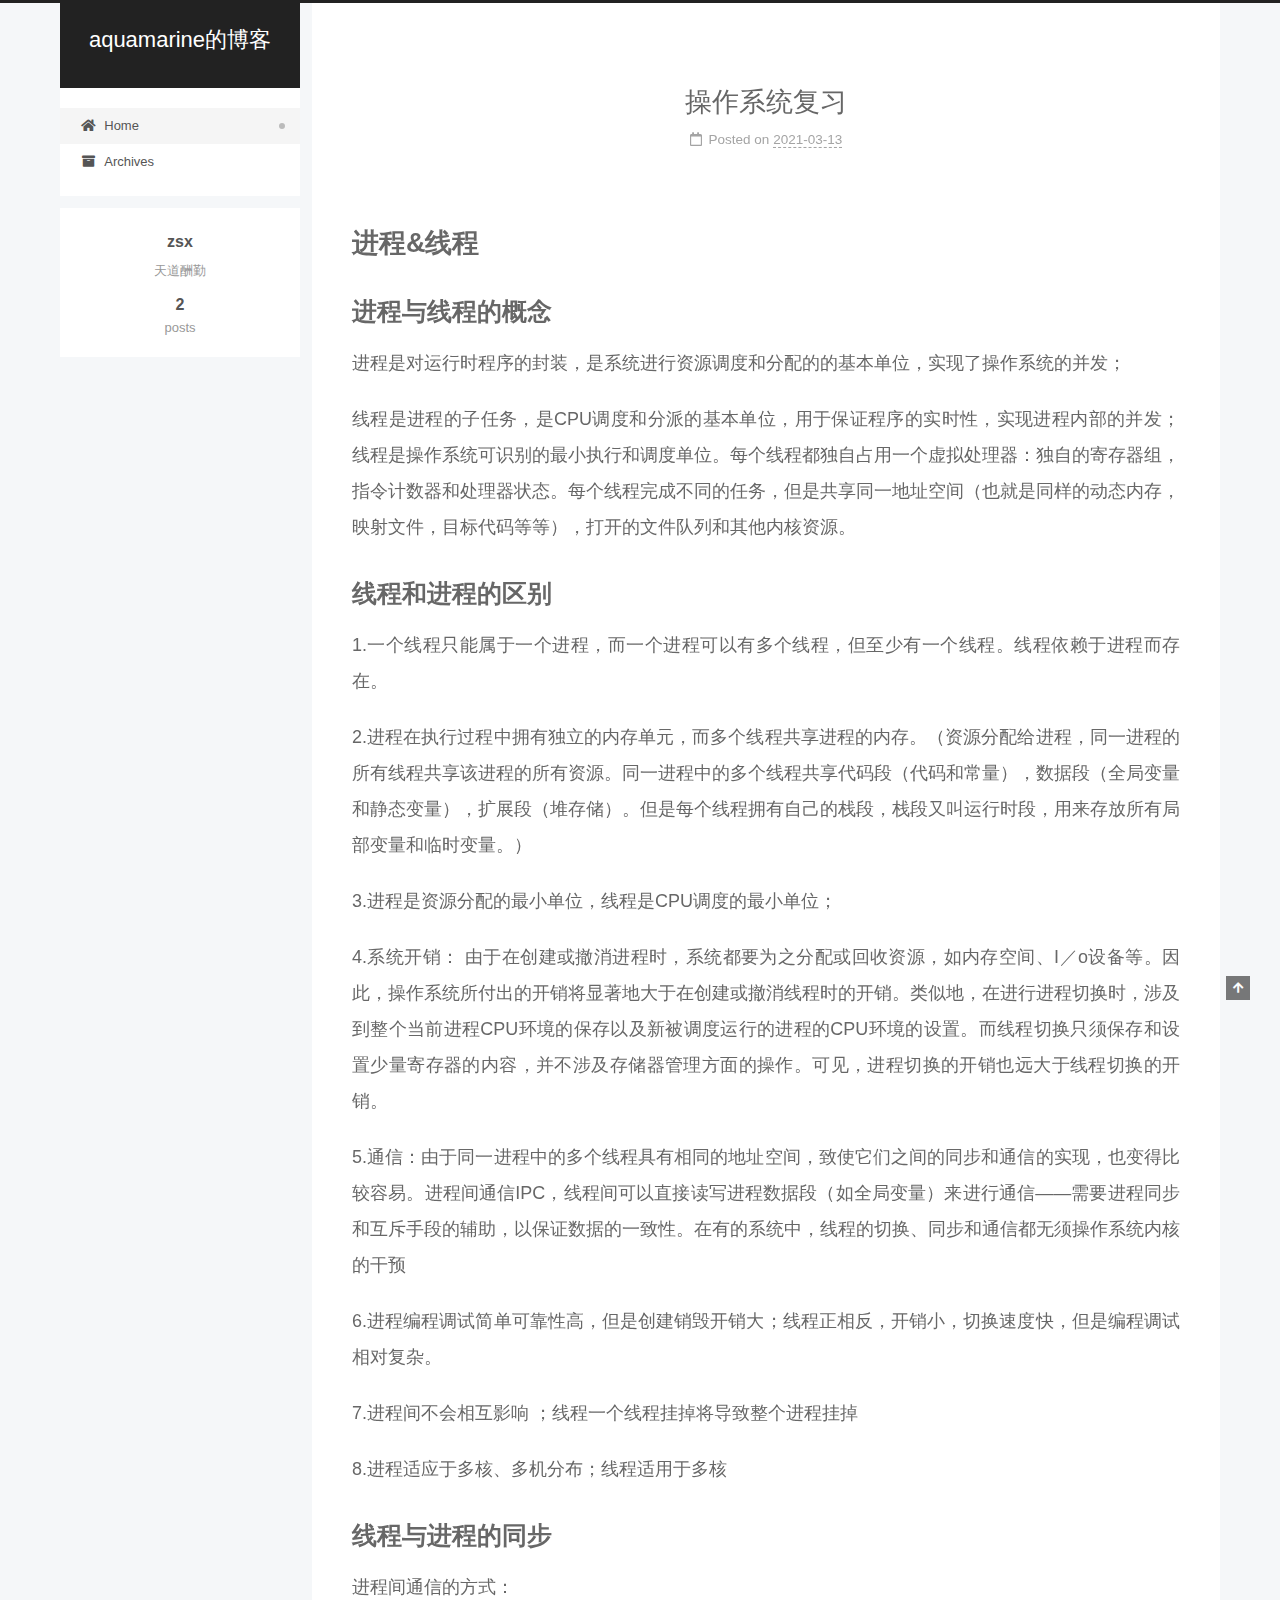
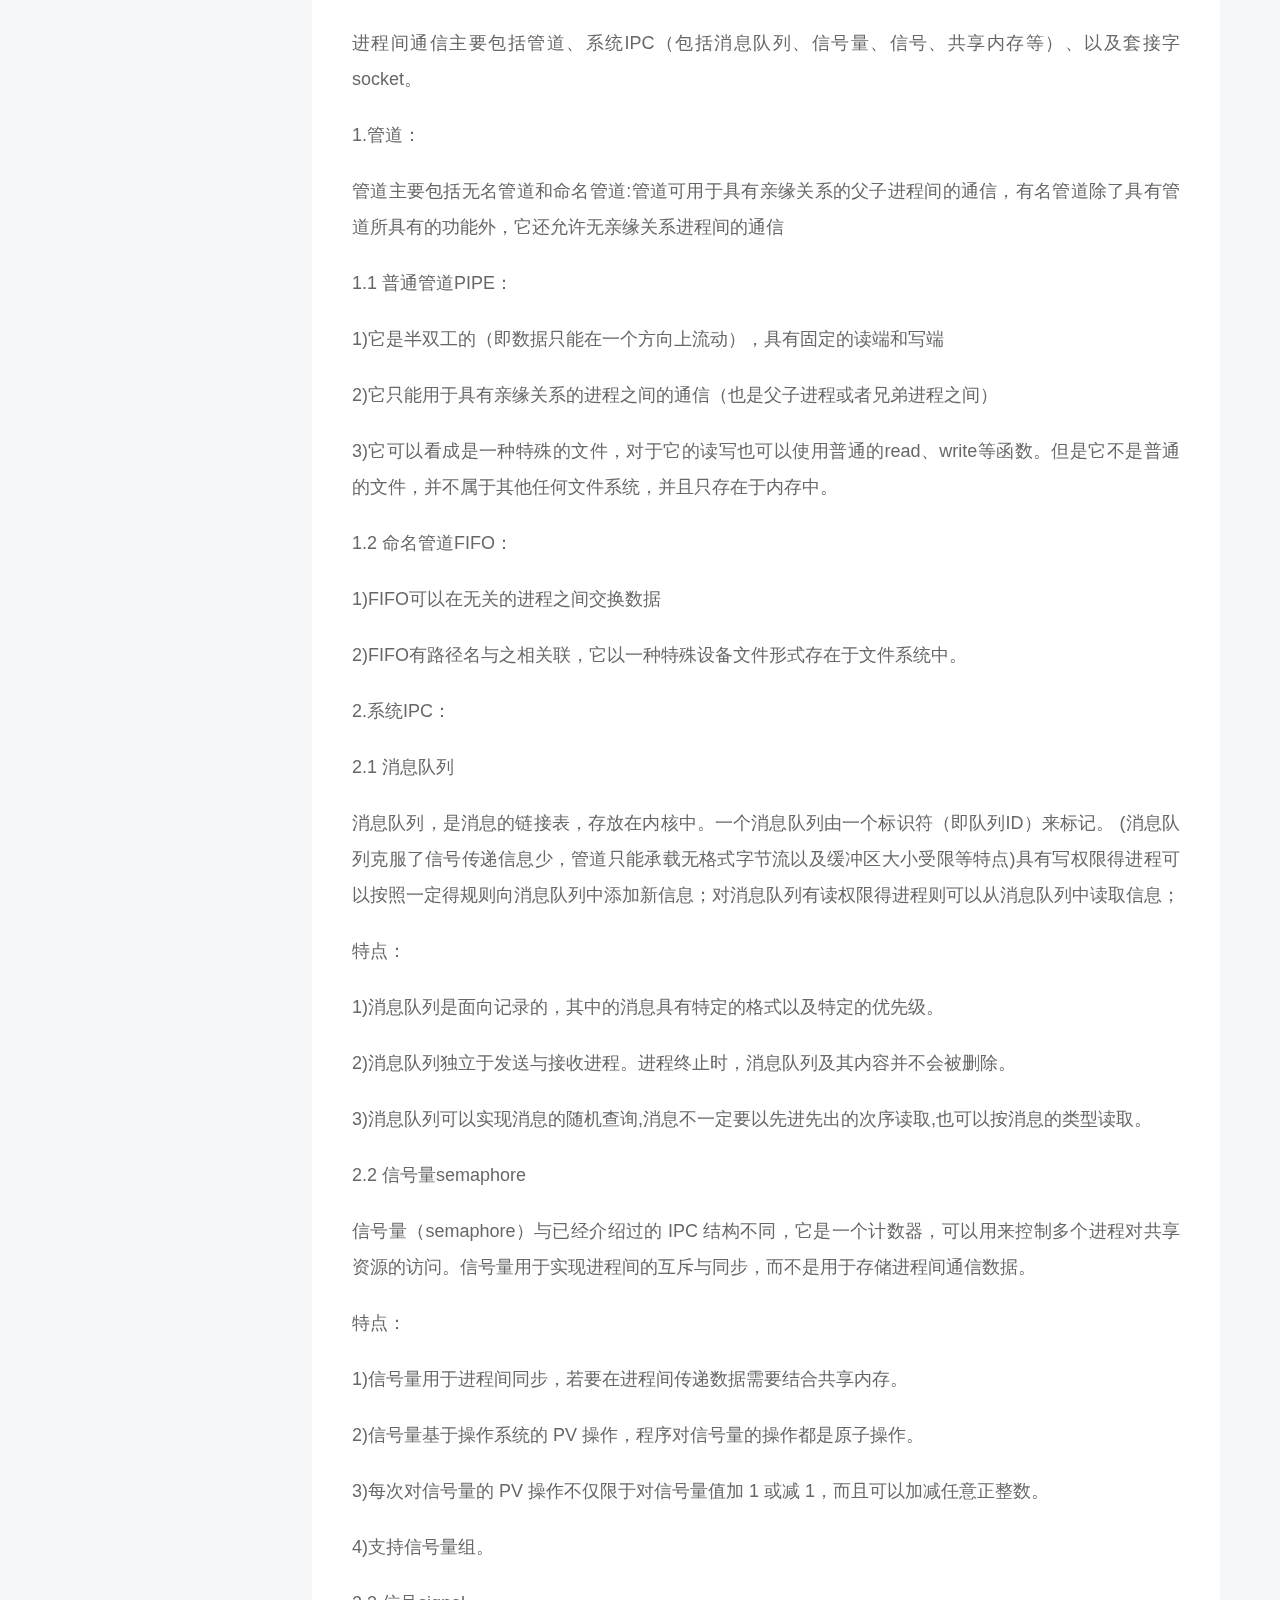
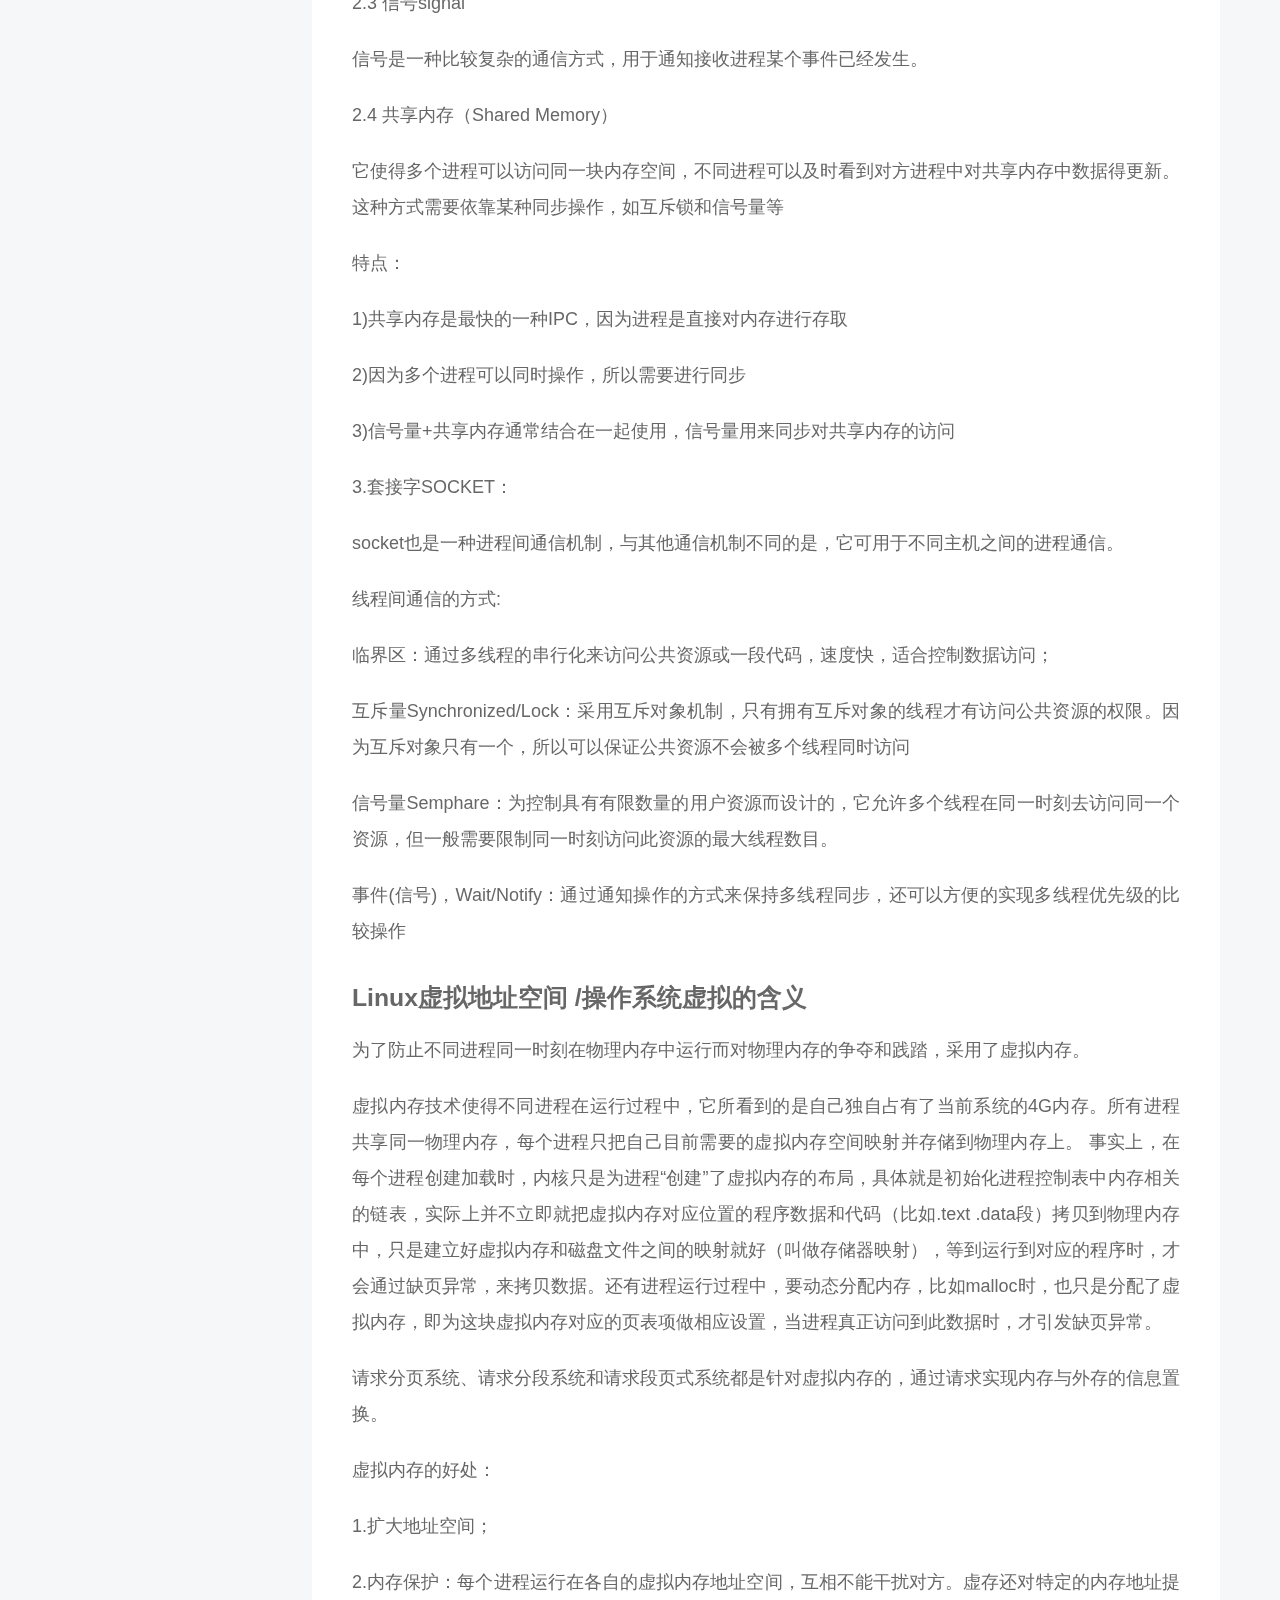
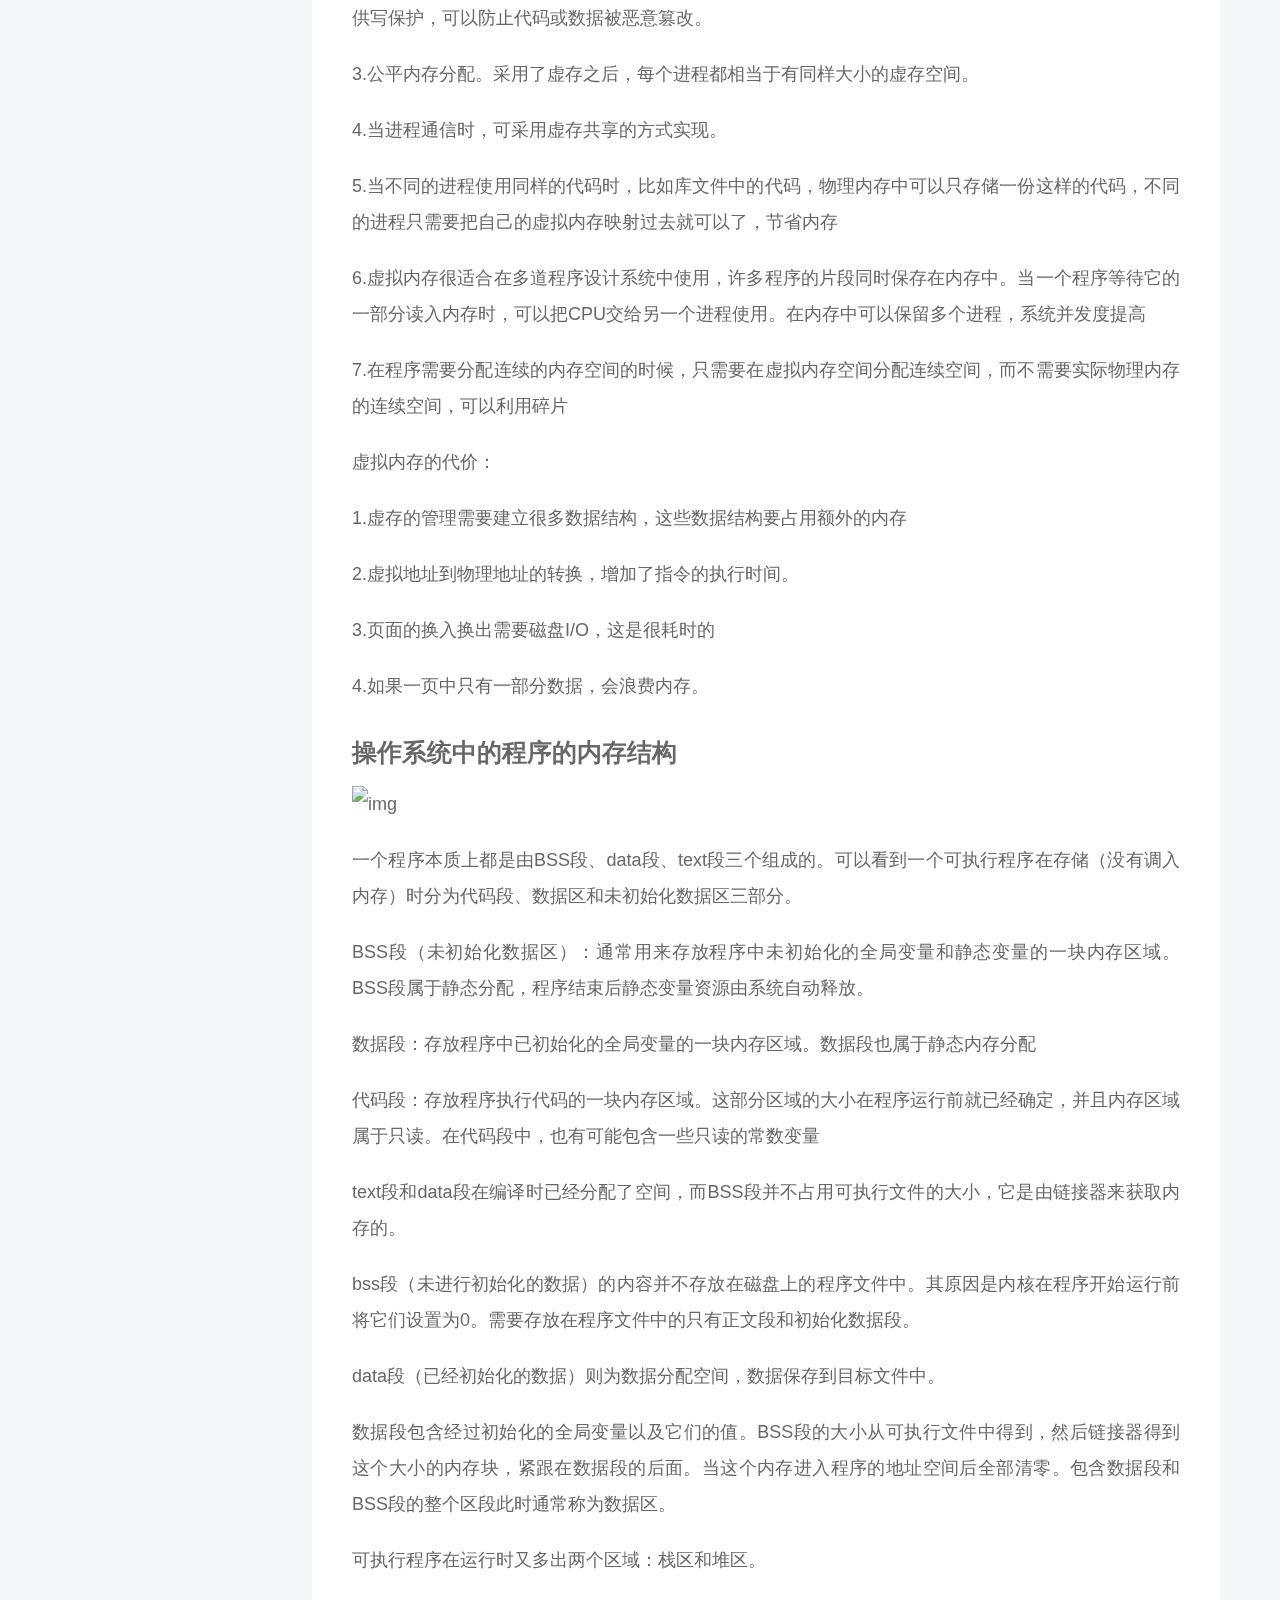
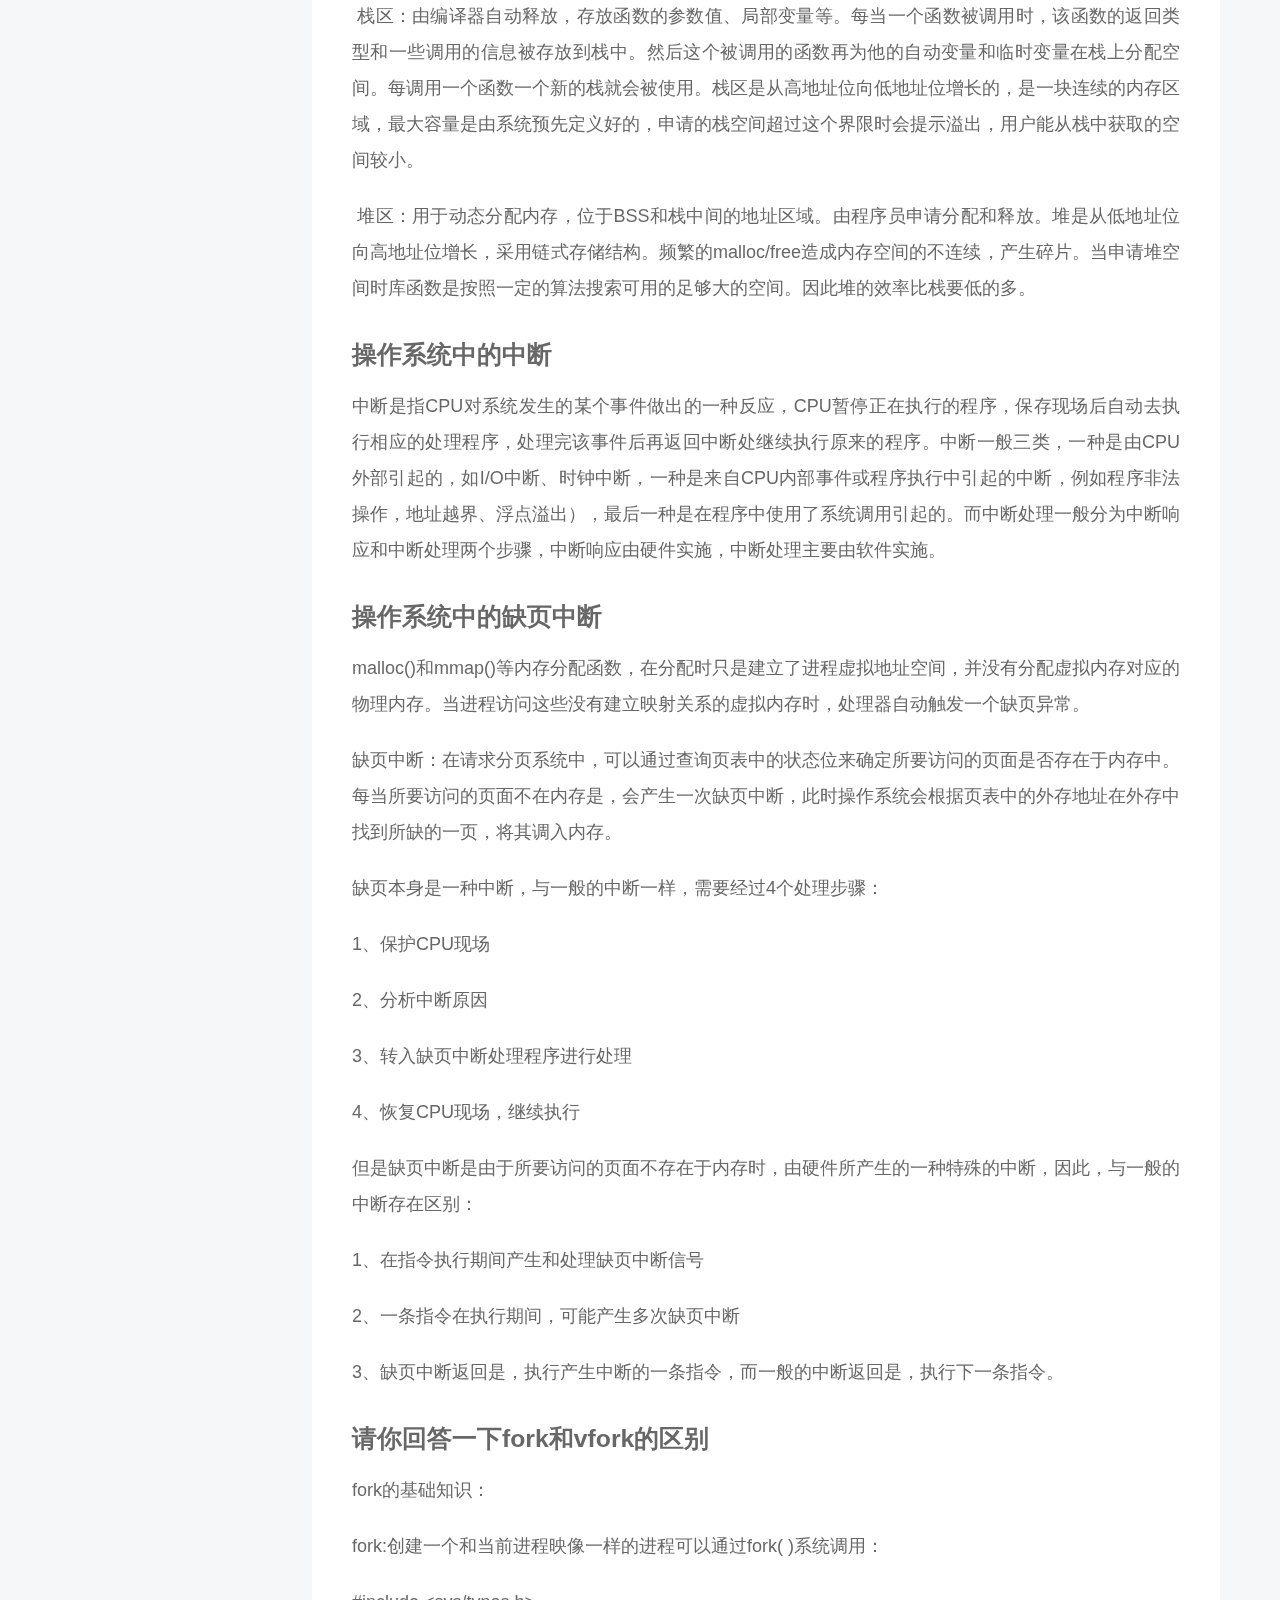
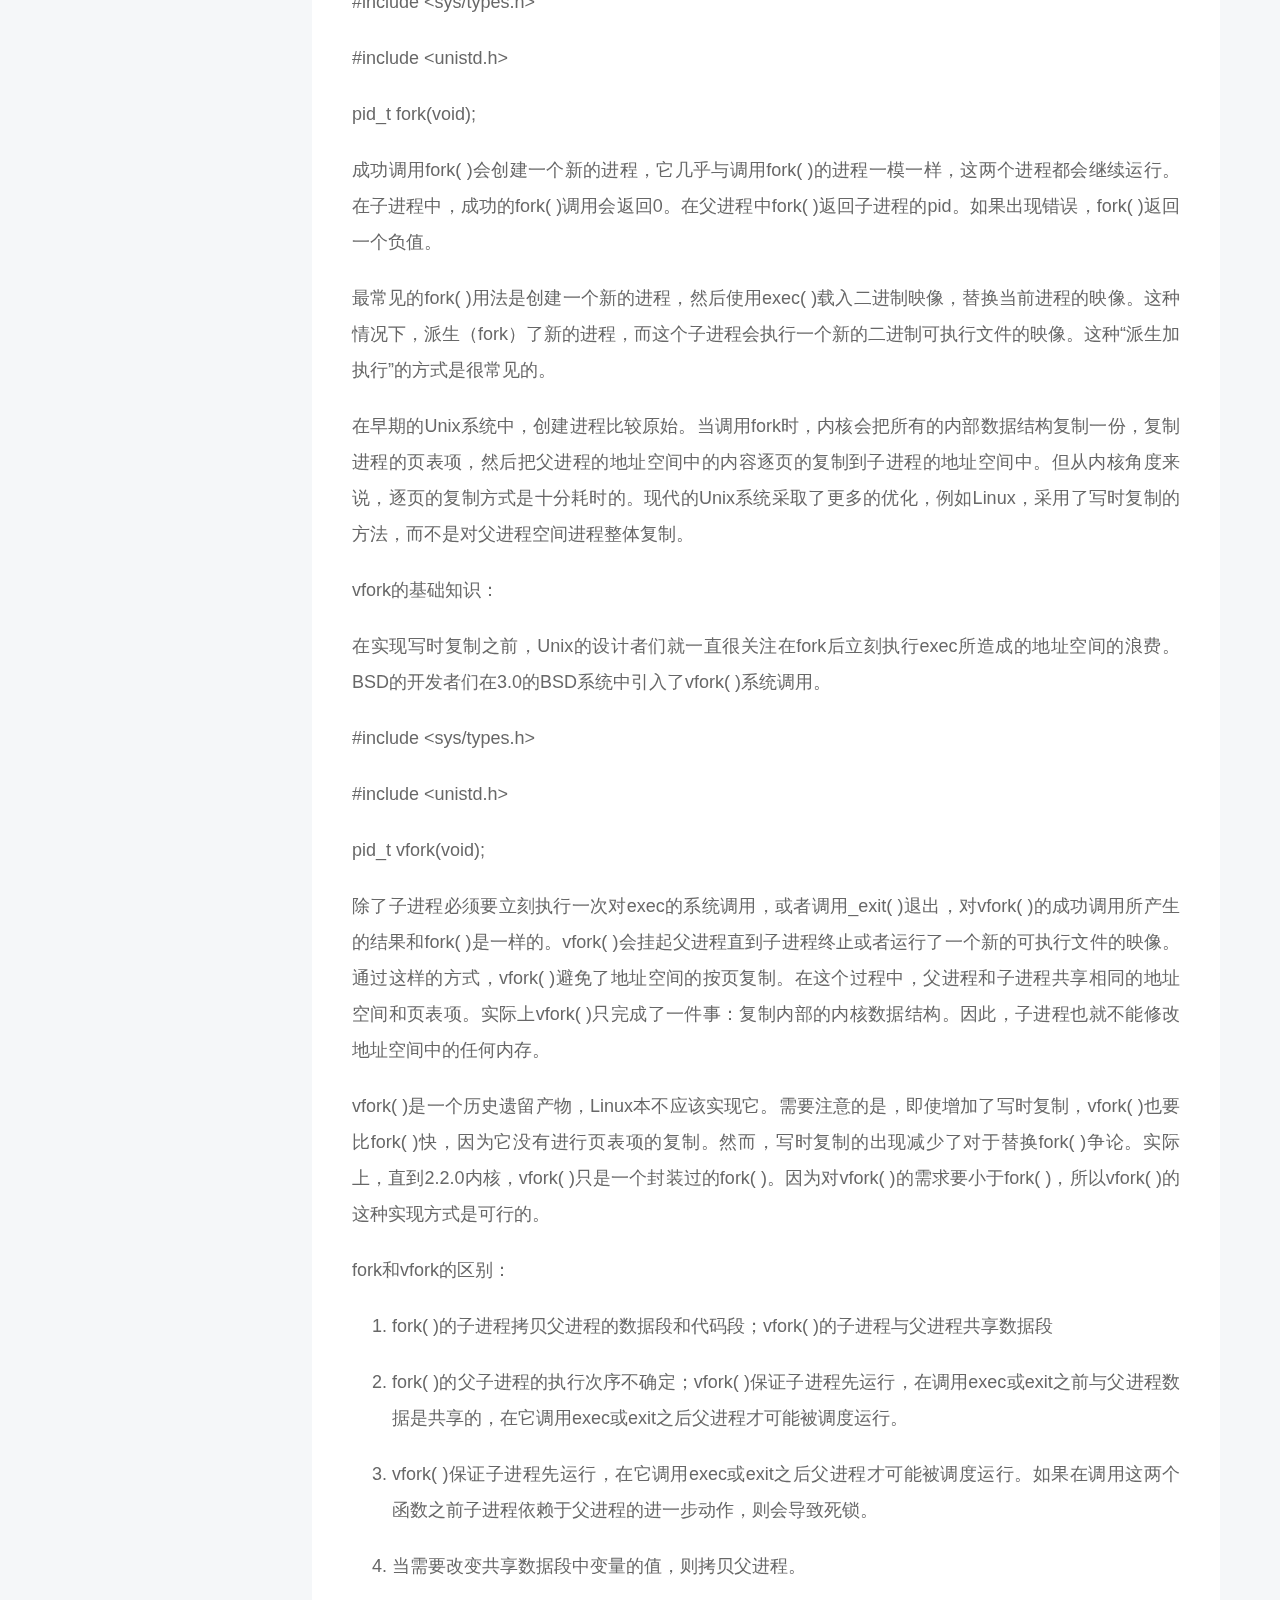
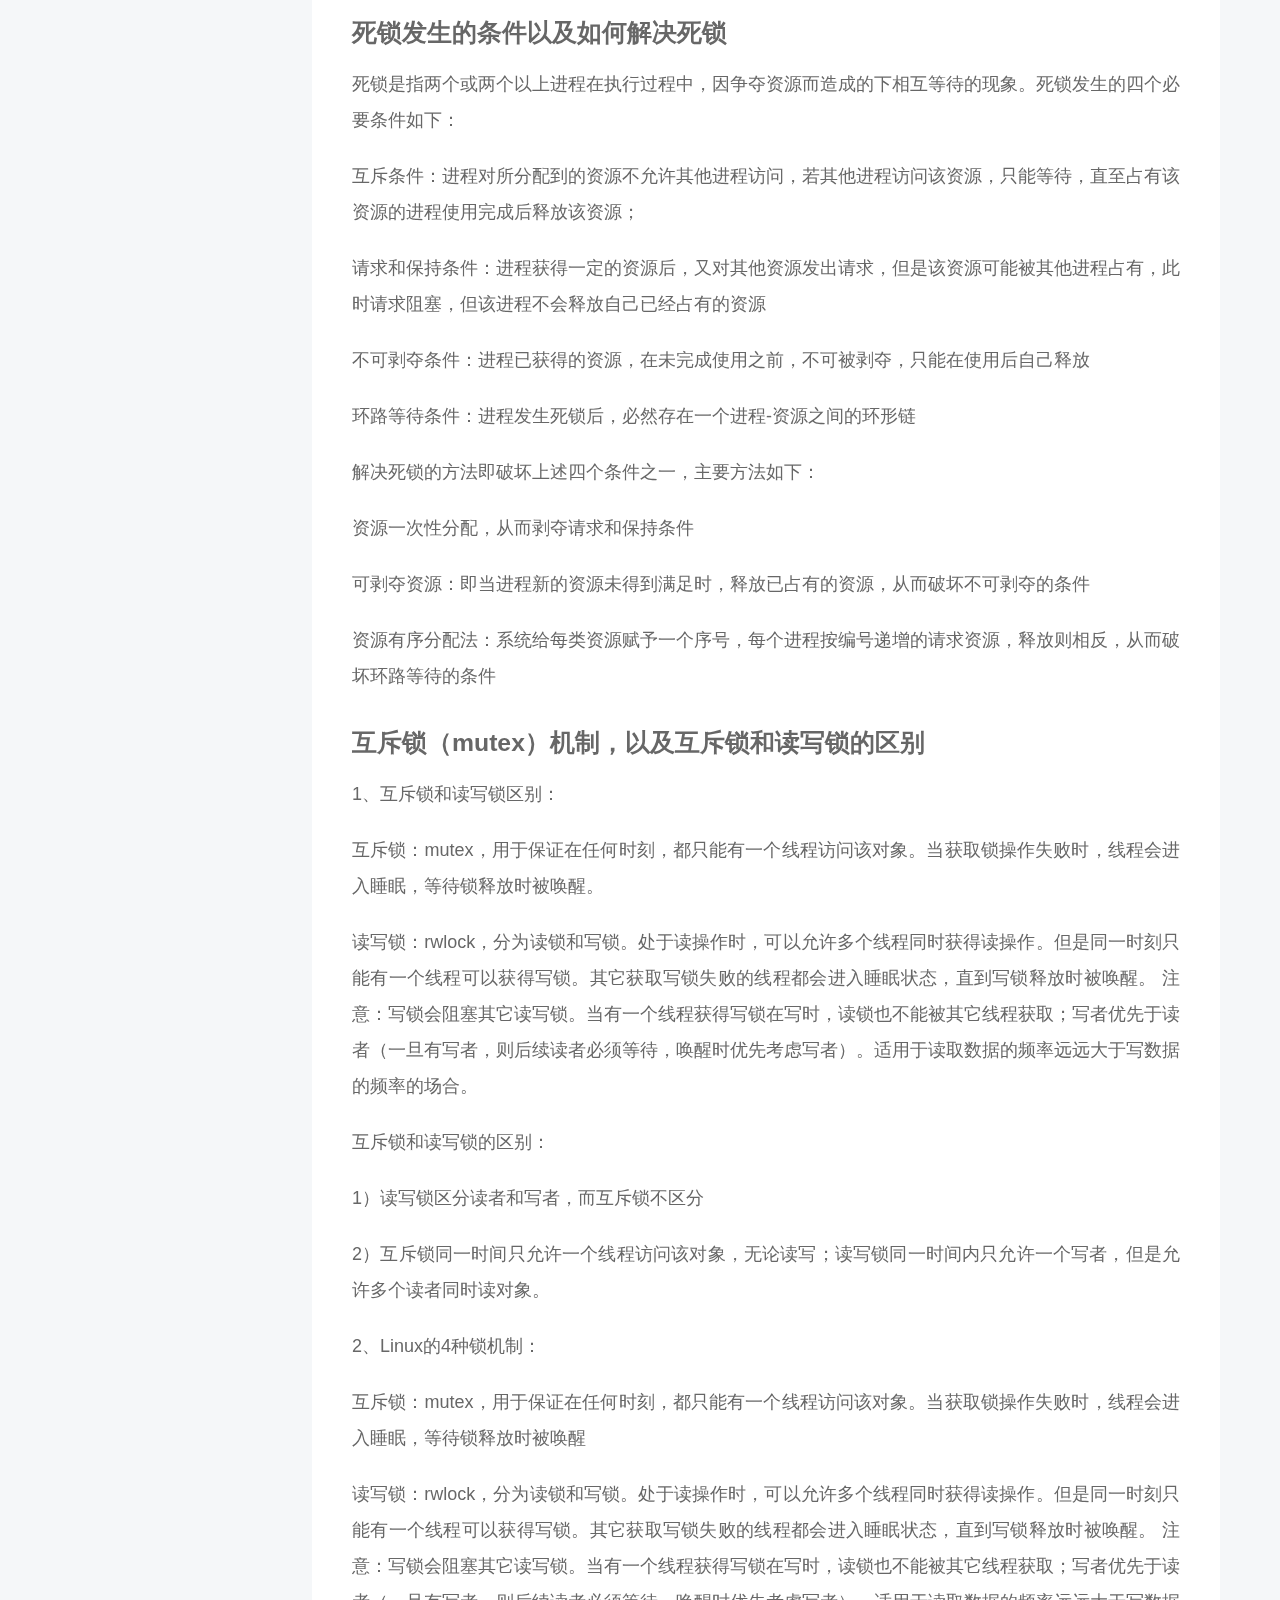
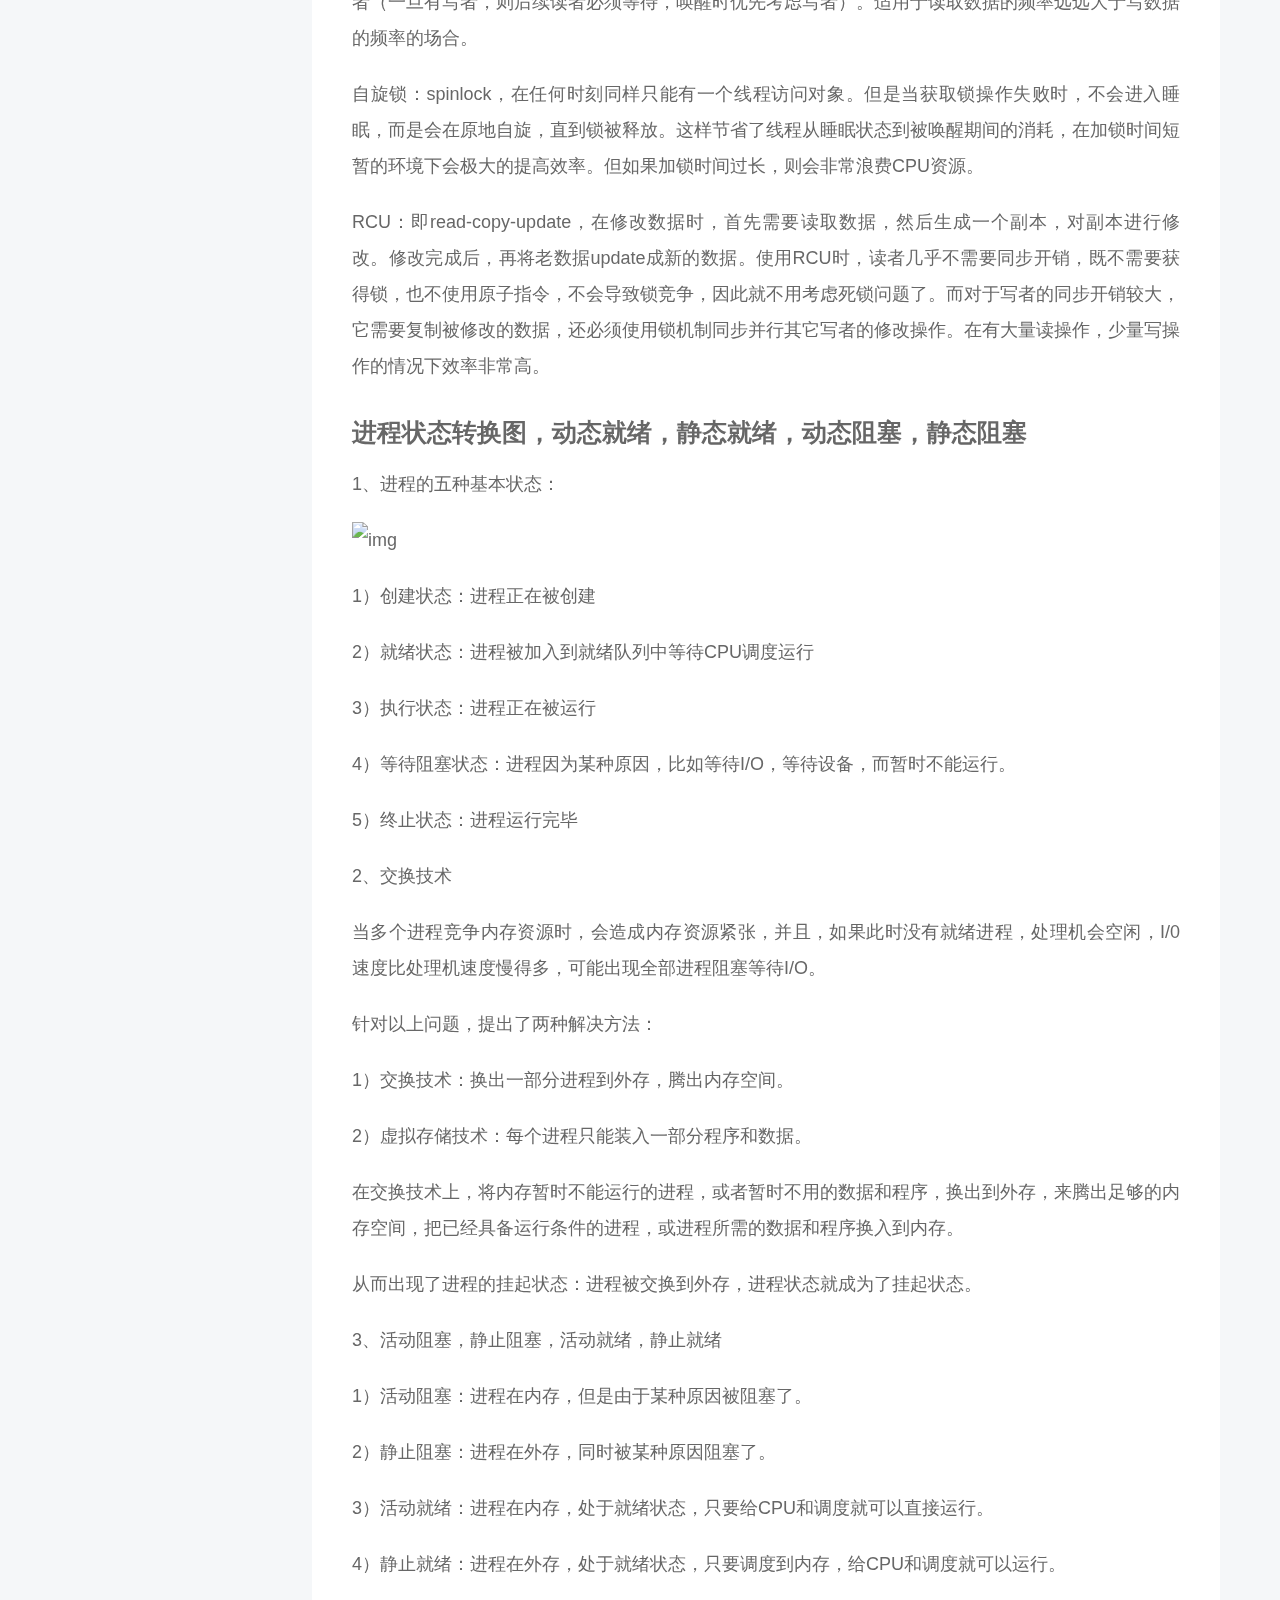
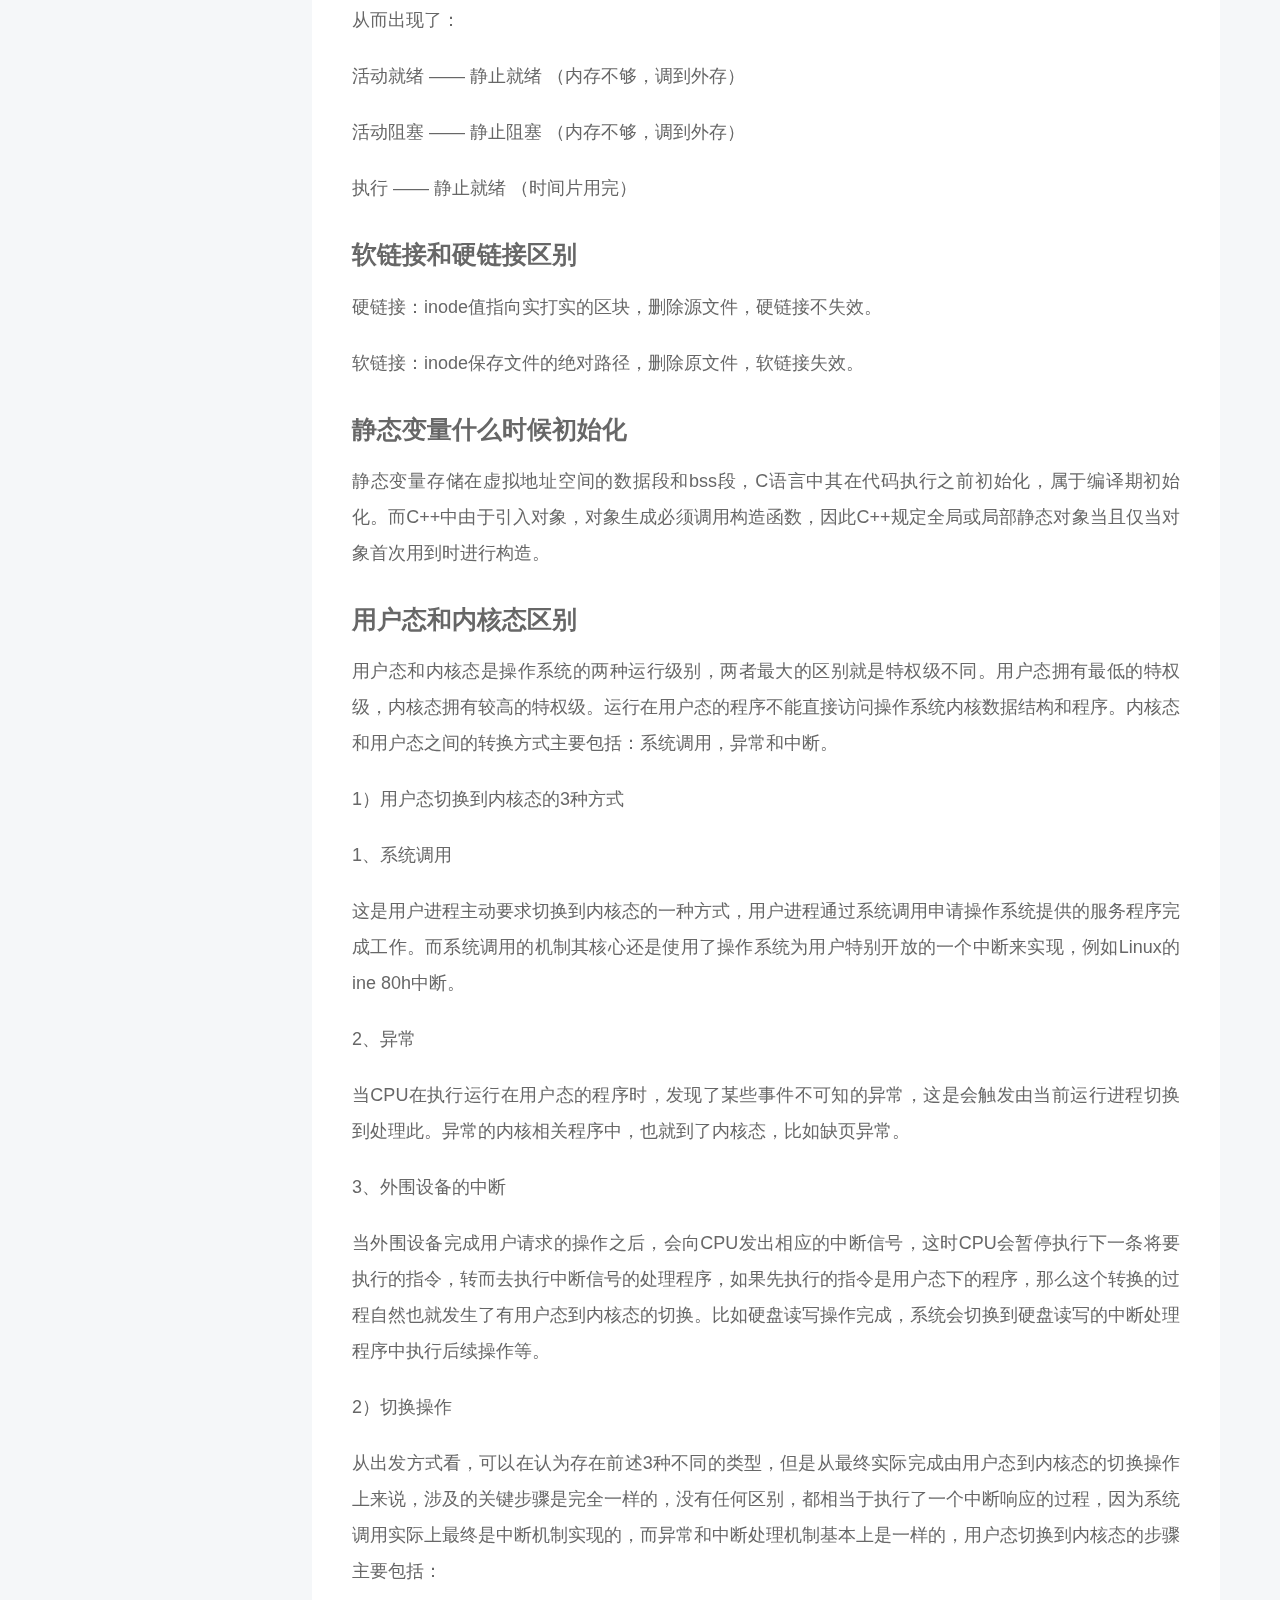
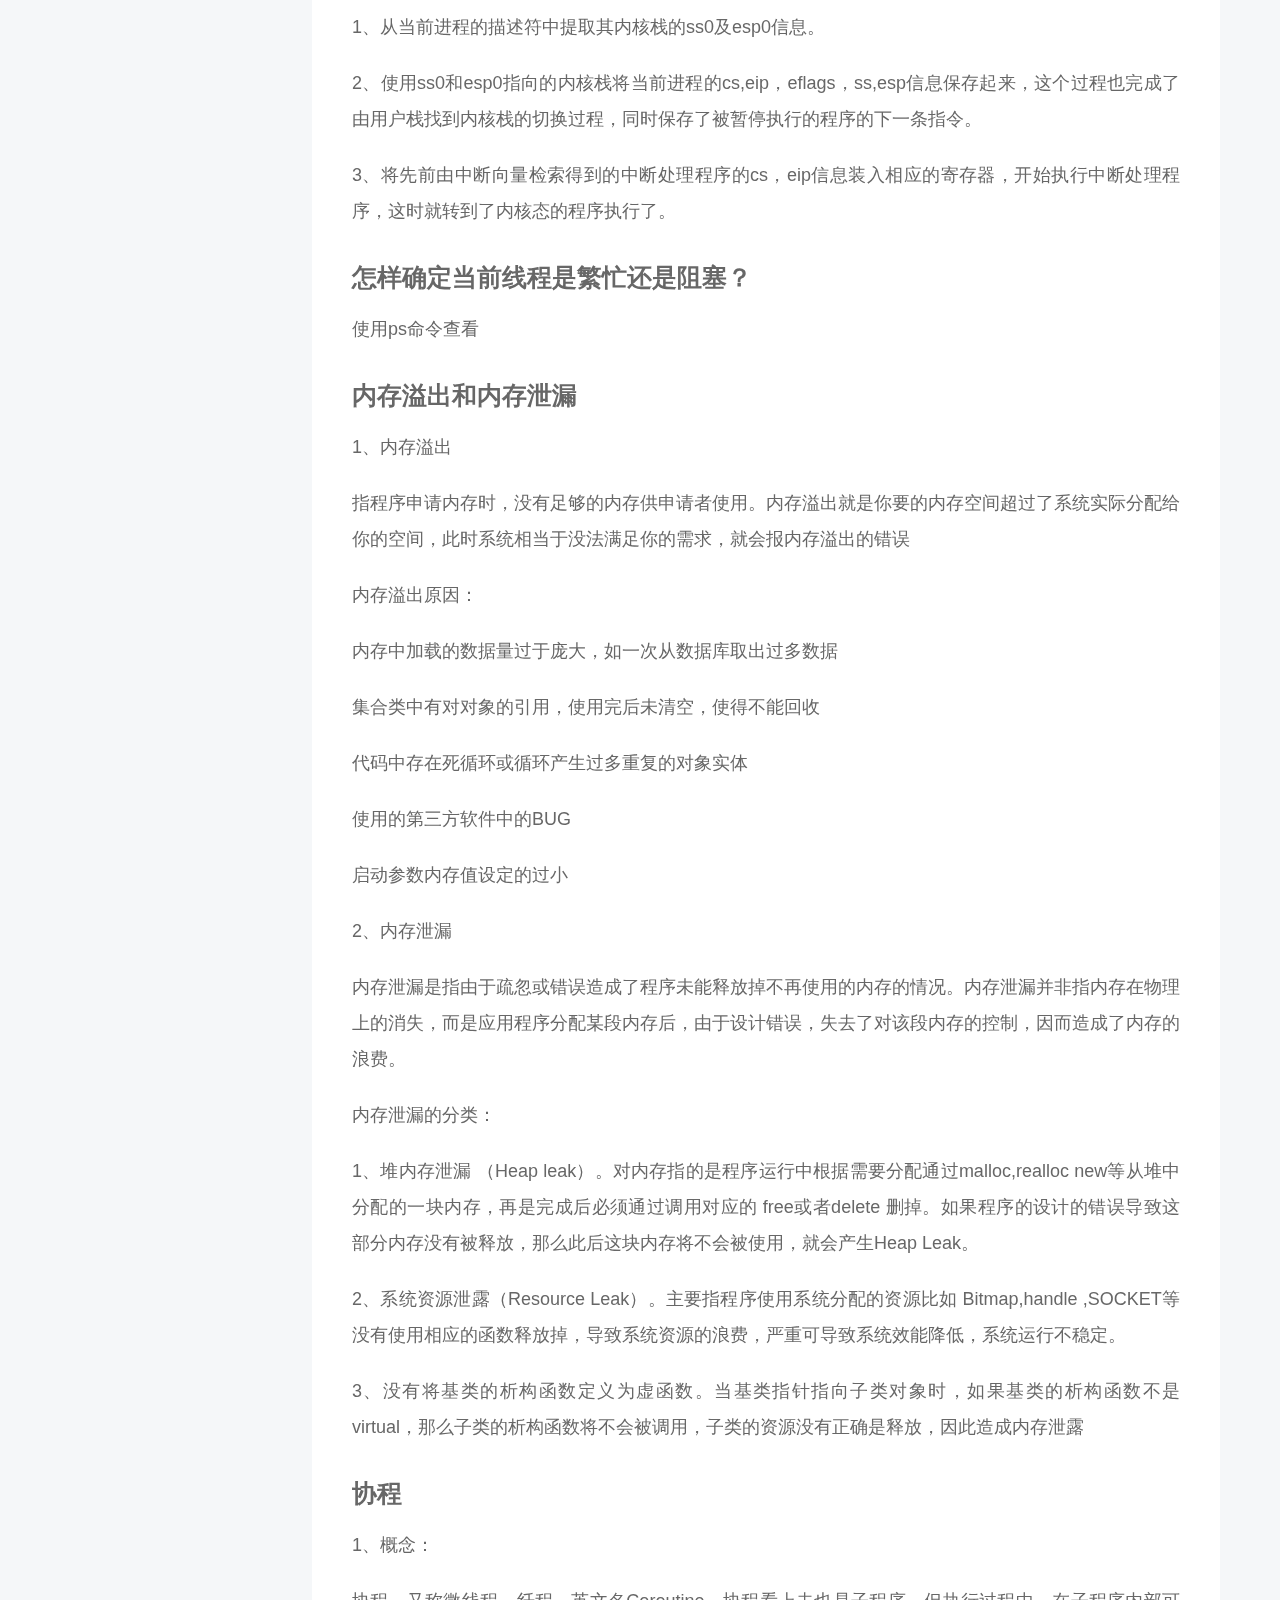
==== commit fb62ce04: "Site updated: 2021-03-13 21:17:53" ====
--- a/index.html
+++ b/index.html
@@ -162,7 +162,7 @@
       <header class="post-header">
         <h2 class="post-title" itemprop="name headline">
           
-            <a href="/2021/03/13/%E6%93%8D%E4%BD%9C%E7%B3%BB%E7%BB%9F/" class="post-title-link" itemprop="url">Hello World</a>
+            <a href="/2021/03/13/%E6%93%8D%E4%BD%9C%E7%B3%BB%E7%BB%9F/" class="post-title-link" itemprop="url">操作系统复习</a>
         </h2>
 
         <div class="post-meta">
@@ -173,7 +173,7 @@
               <span class="post-meta-item-text">Posted on</span>
               
 
-              <time title="Created: 2021-03-13 20:52:42 / Modified: 21:13:46" itemprop="dateCreated datePublished" datetime="2021-03-13T20:52:42+08:00">2021-03-13</time>
+              <time title="Created: 2021-03-13 20:52:42 / Modified: 21:17:03" itemprop="dateCreated datePublished" datetime="2021-03-13T20:52:42+08:00">2021-03-13</time>
             </span>
 
           
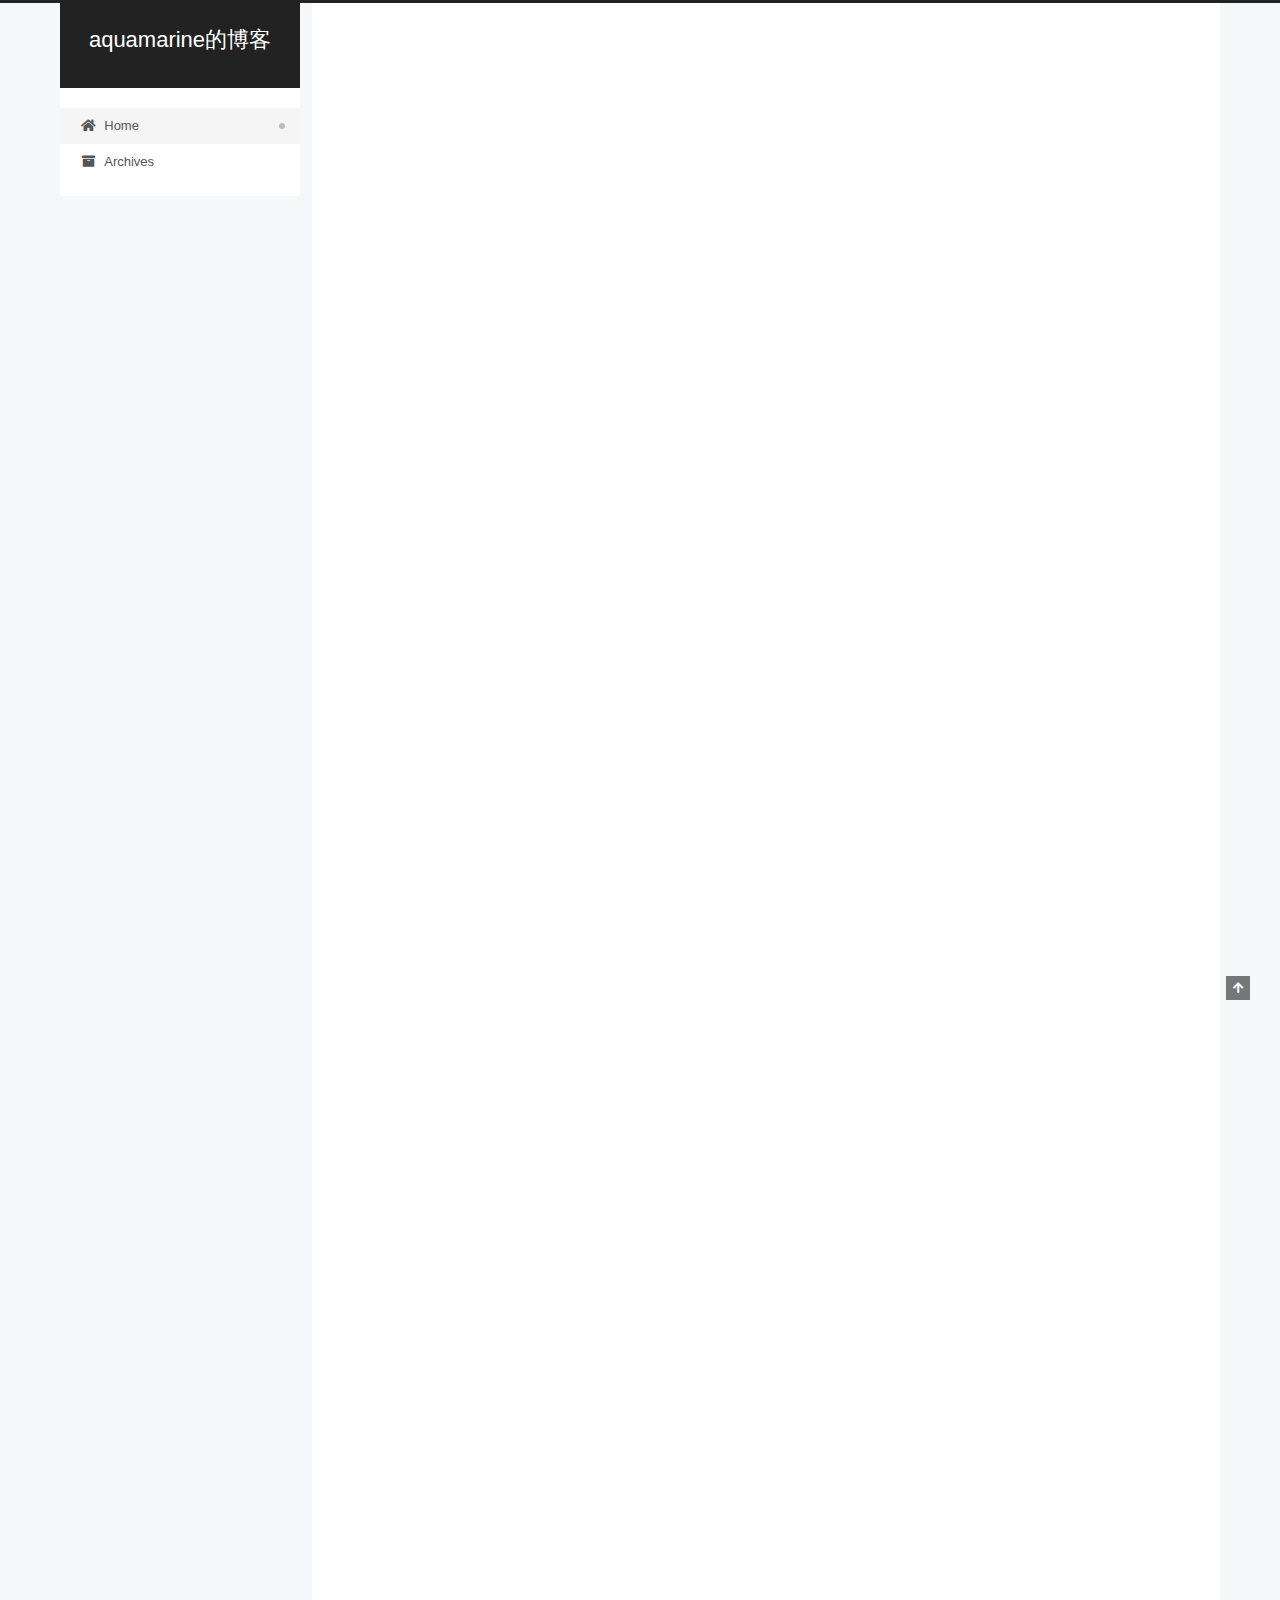
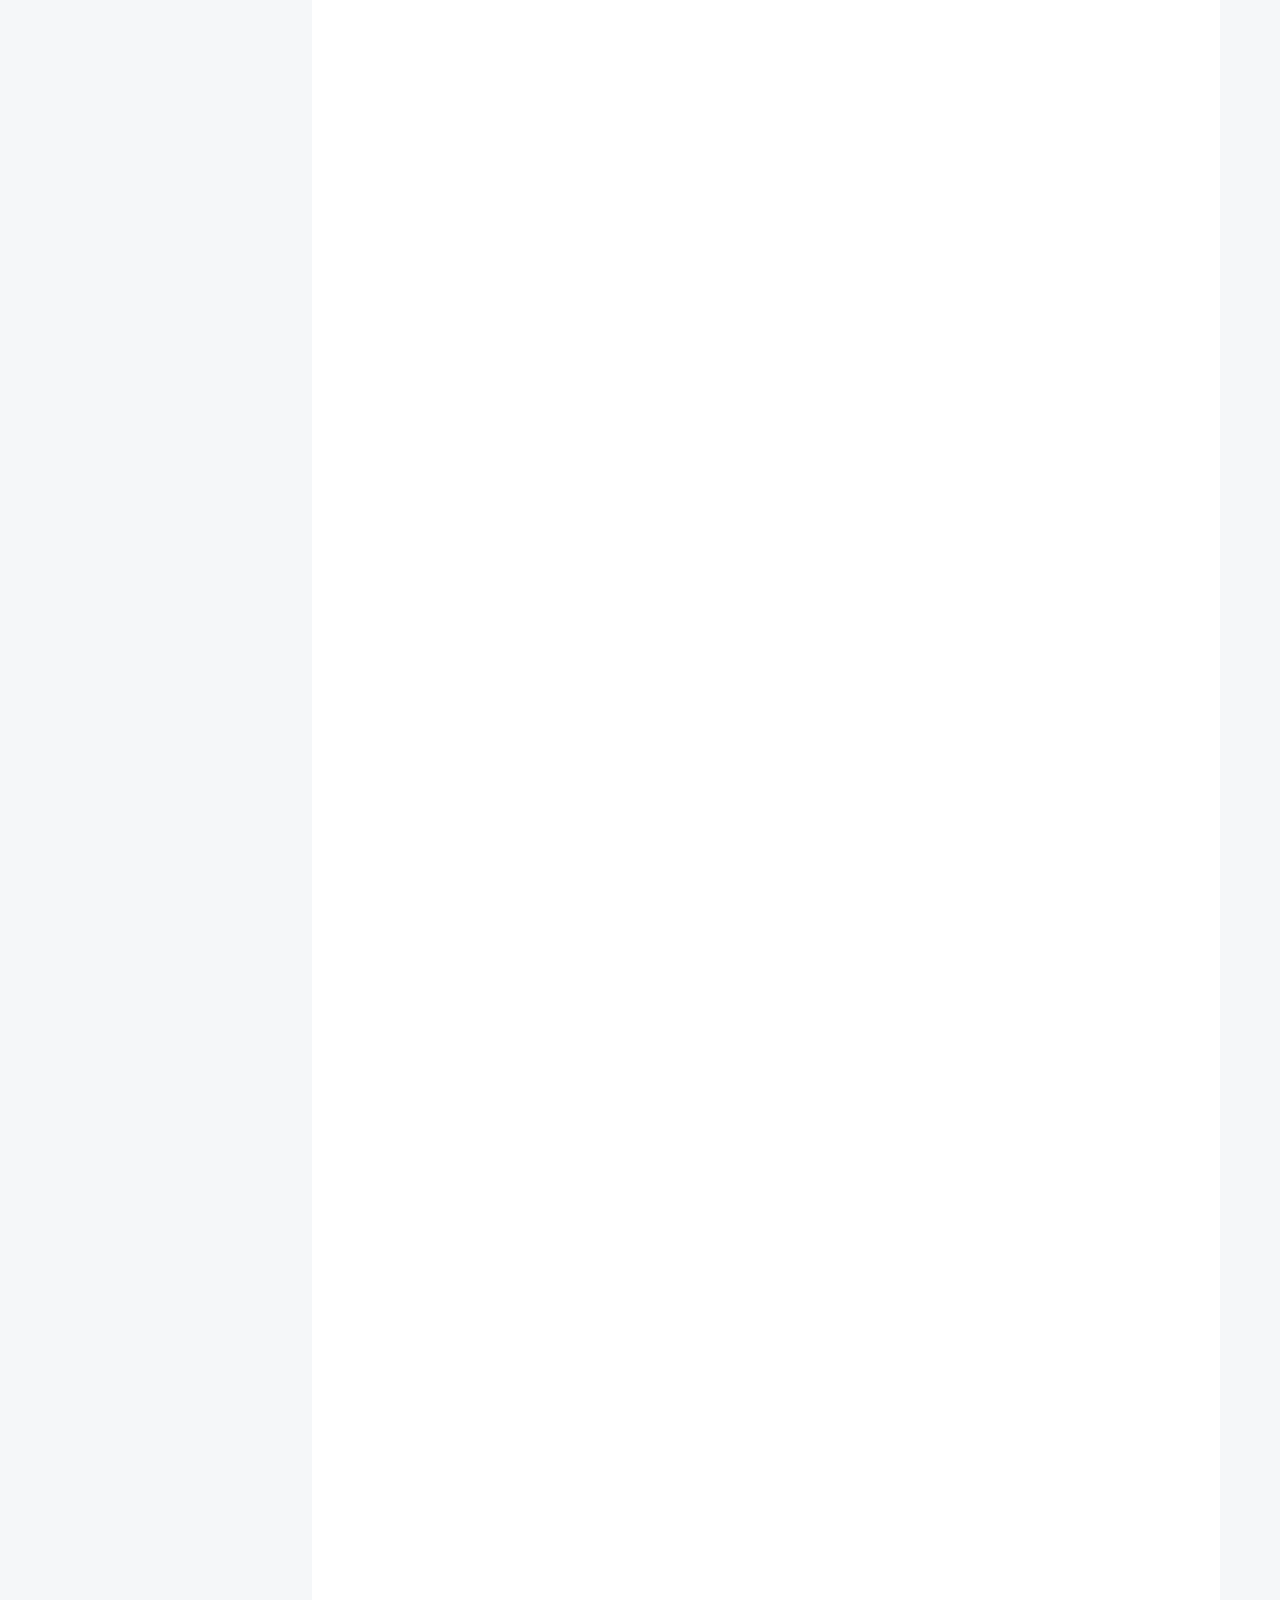
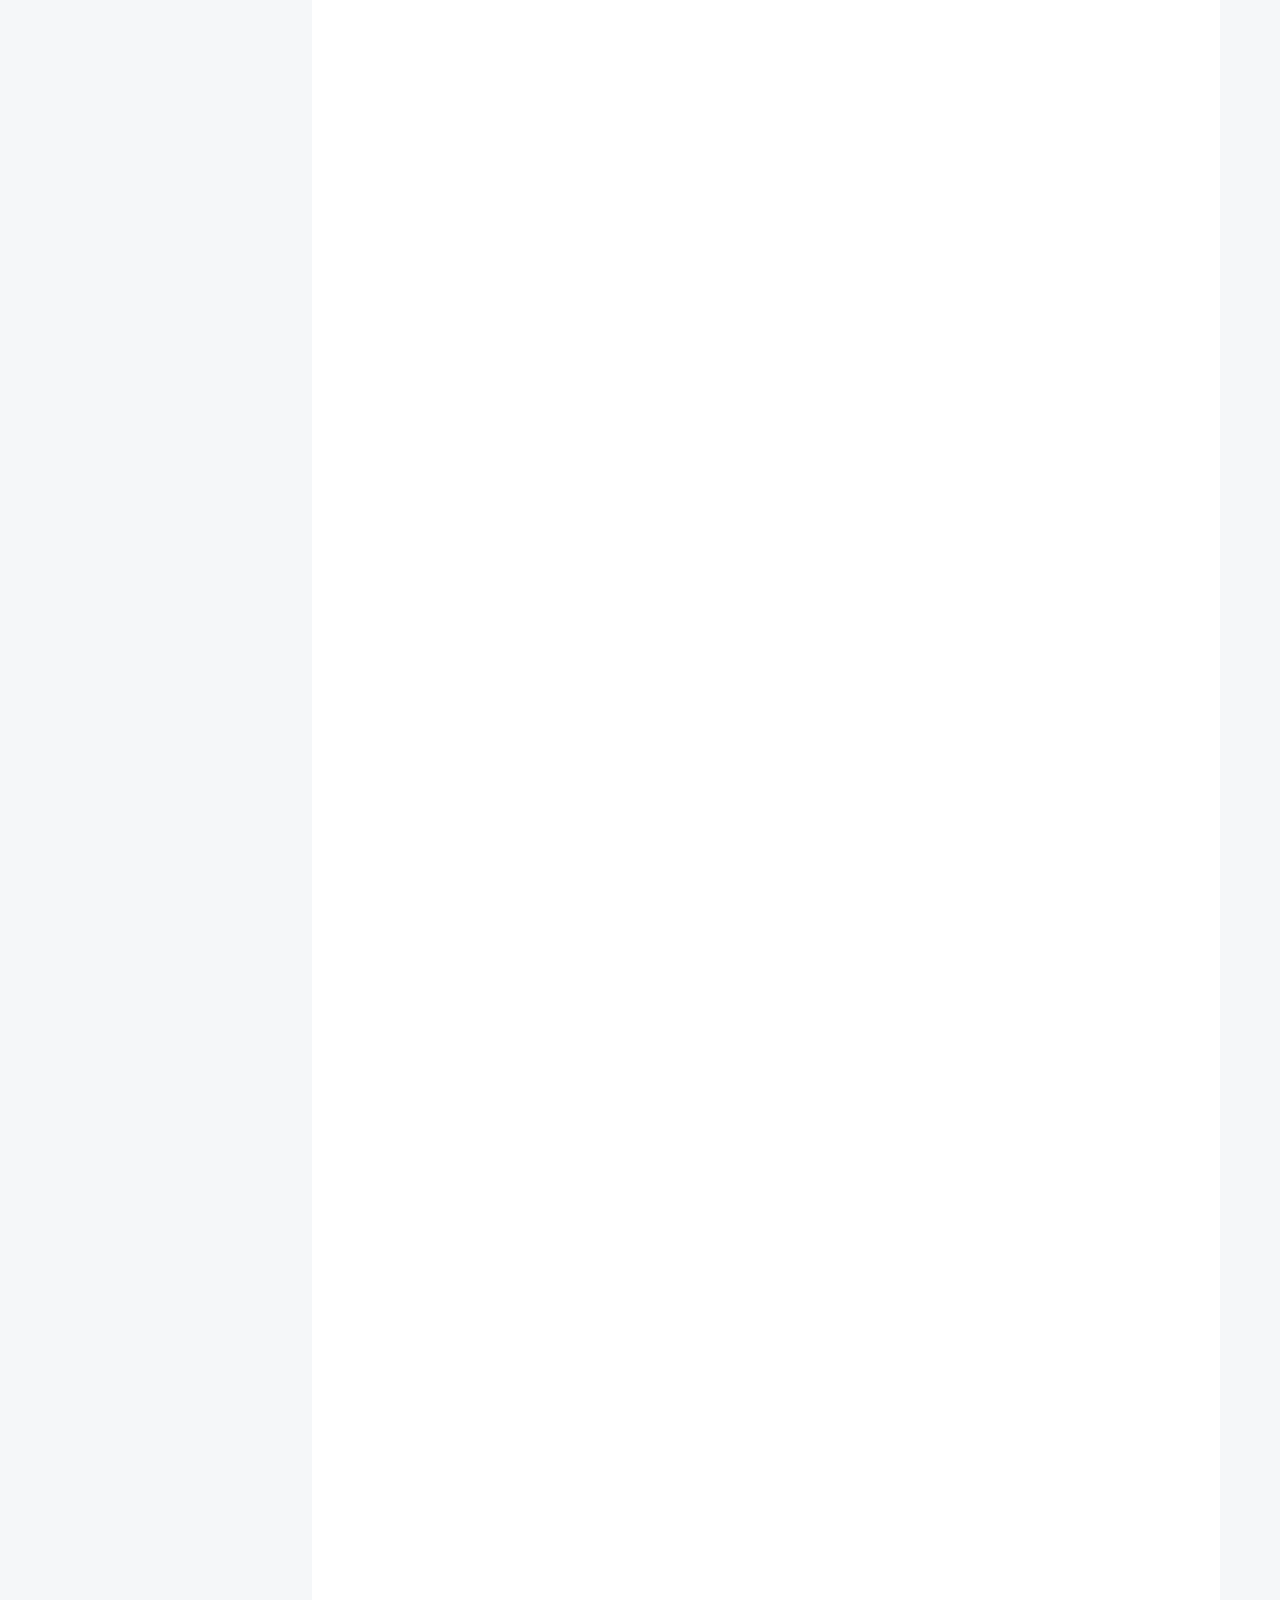
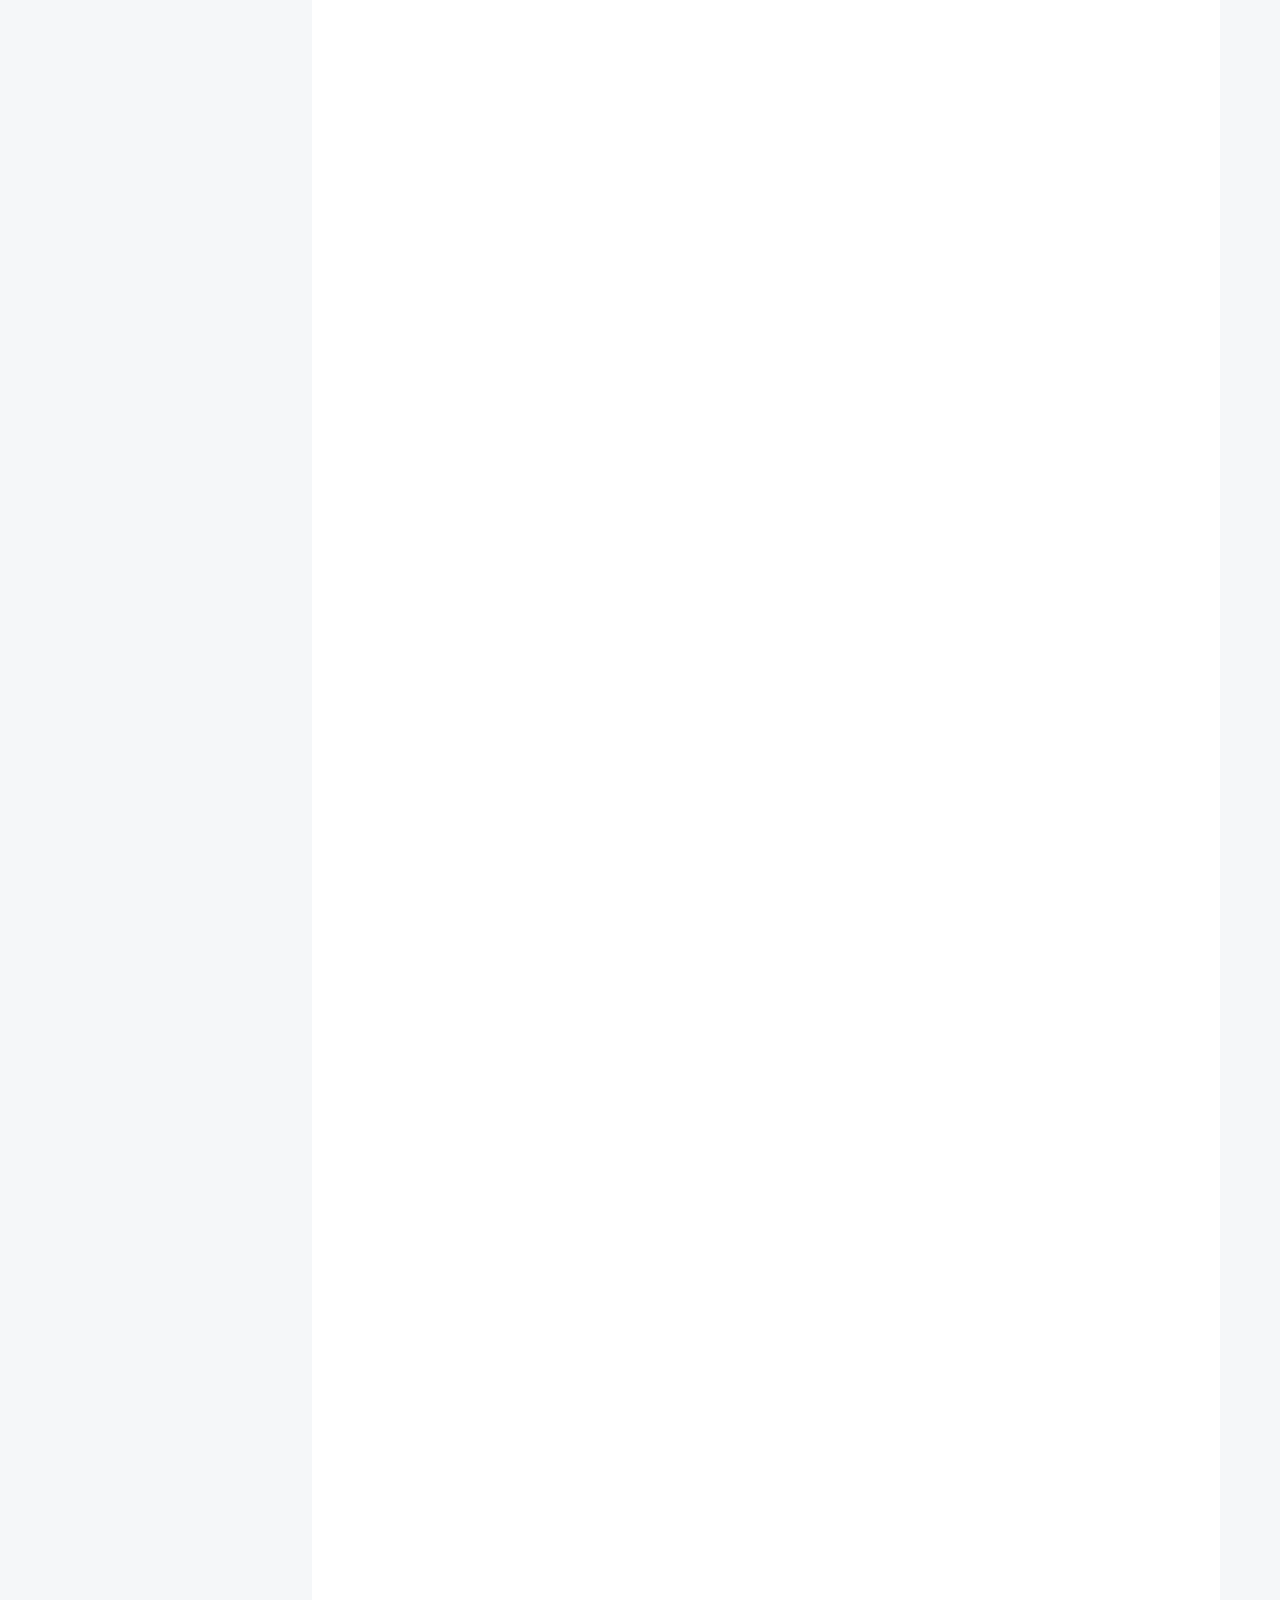
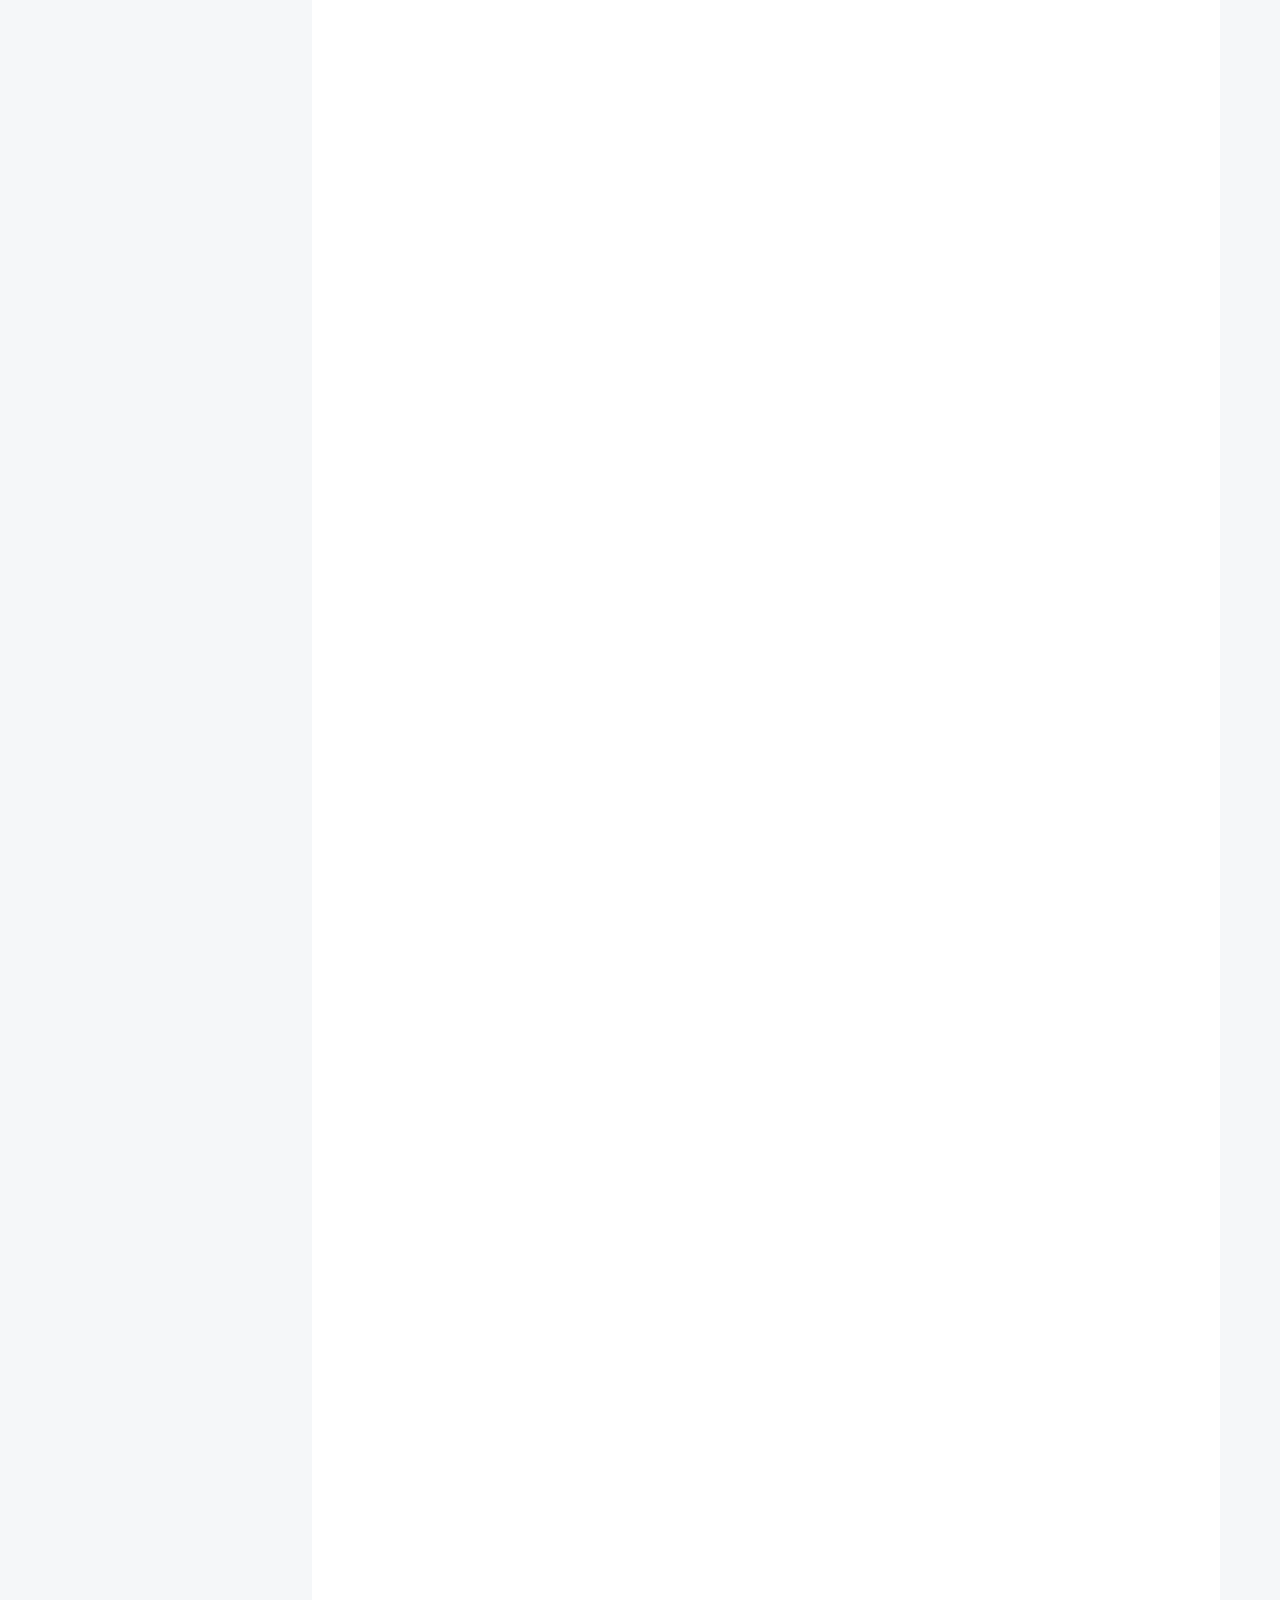
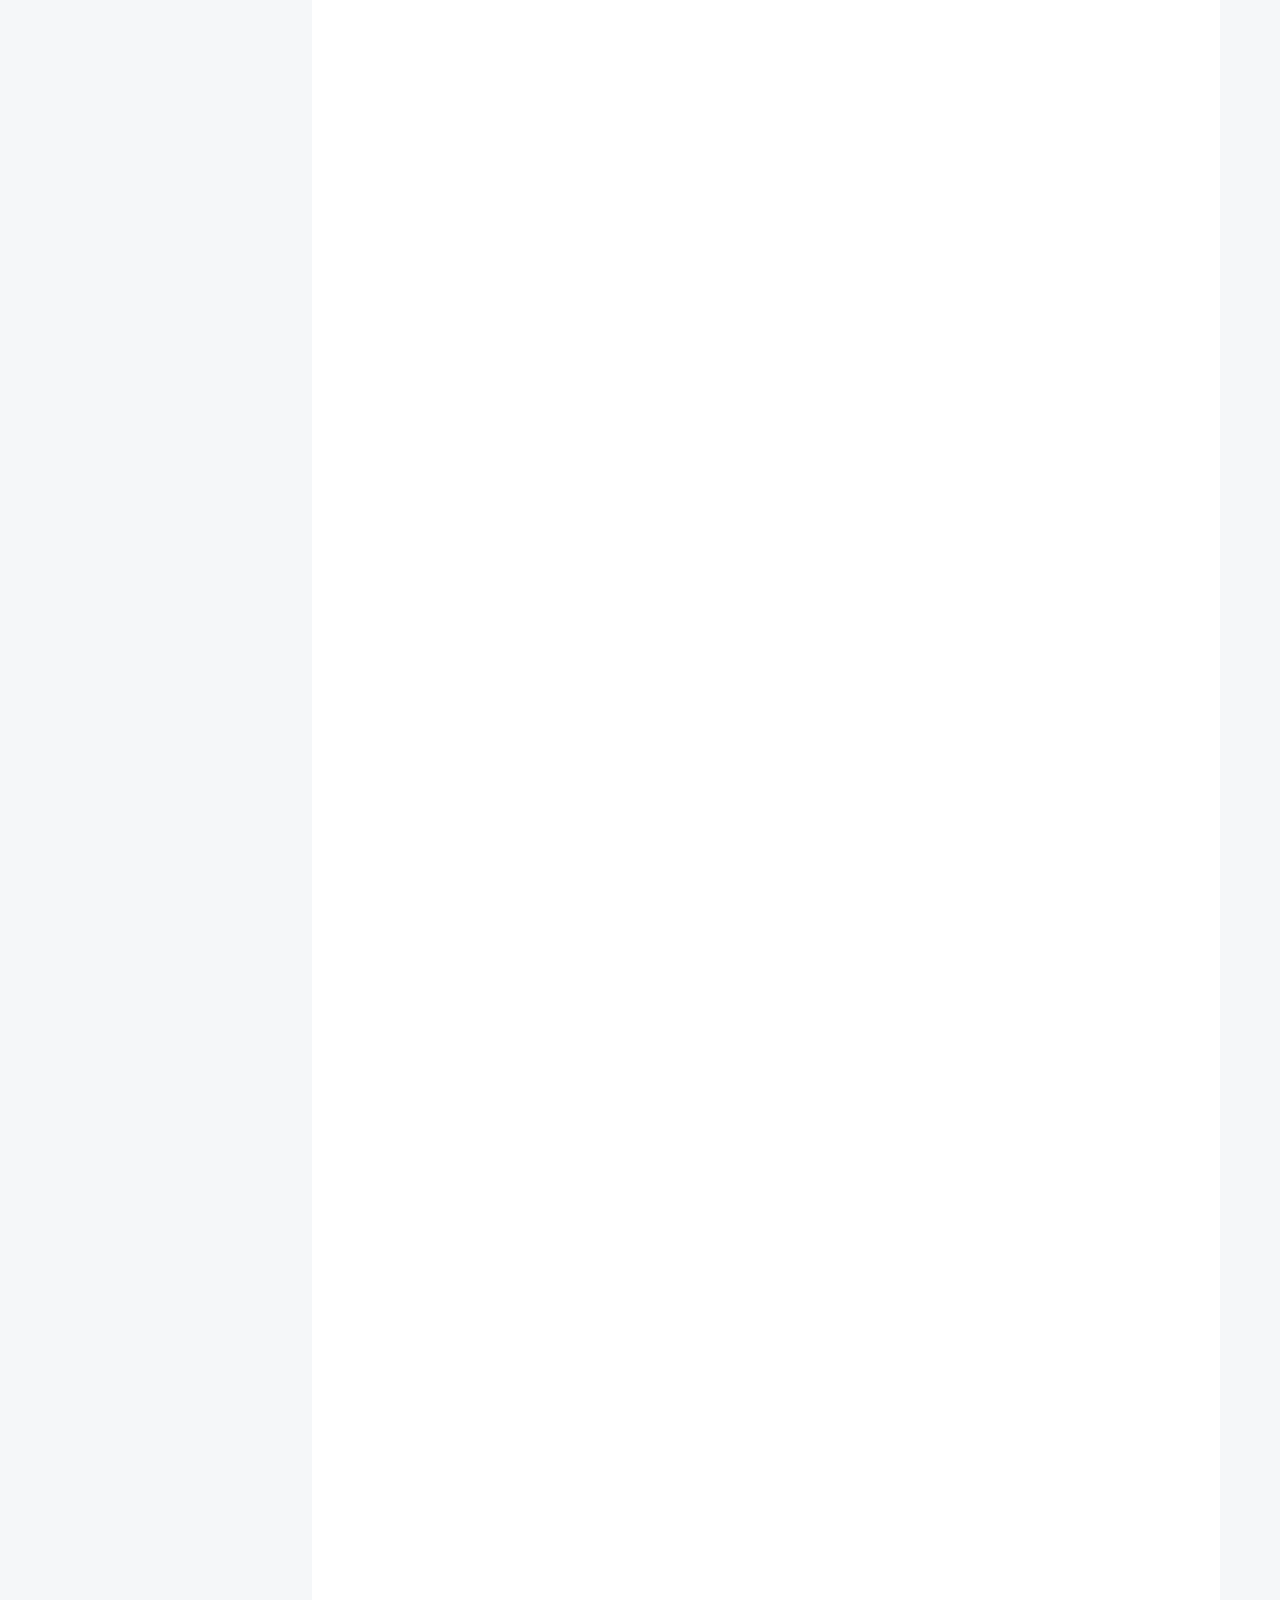
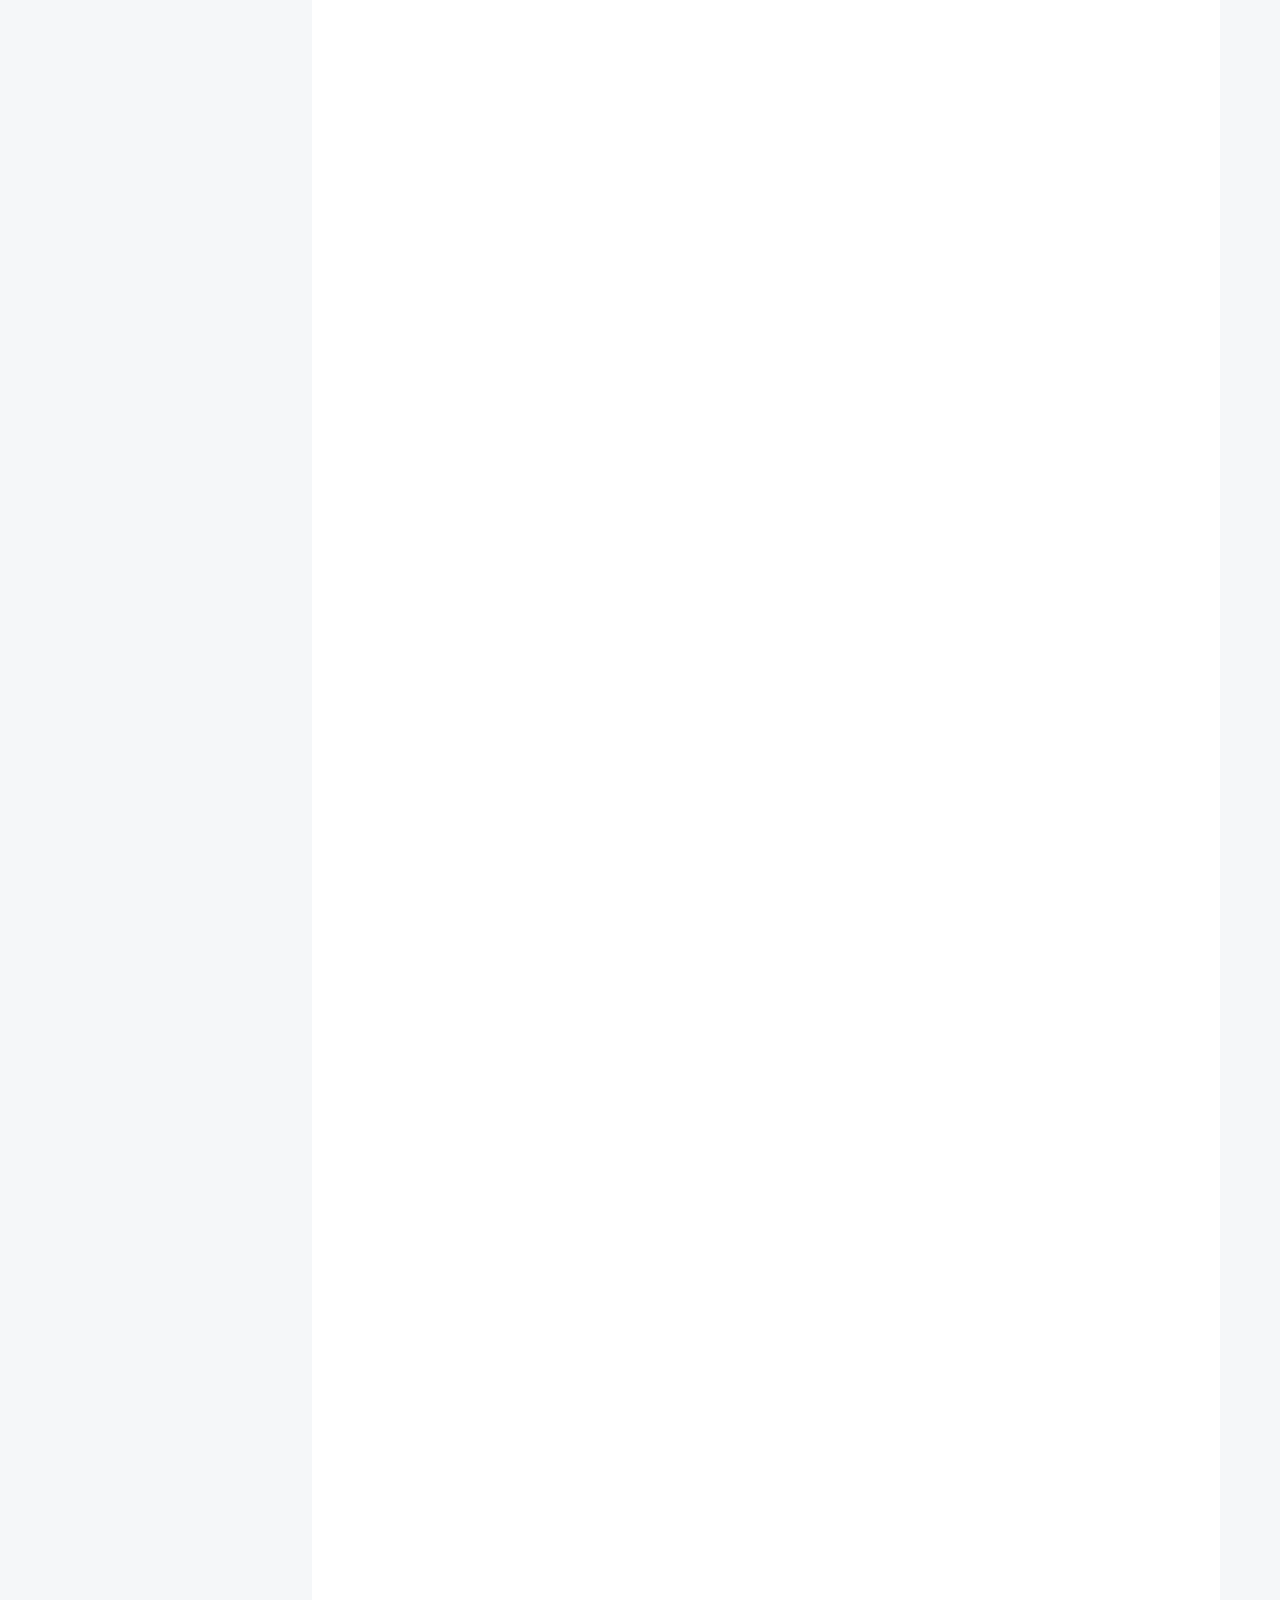
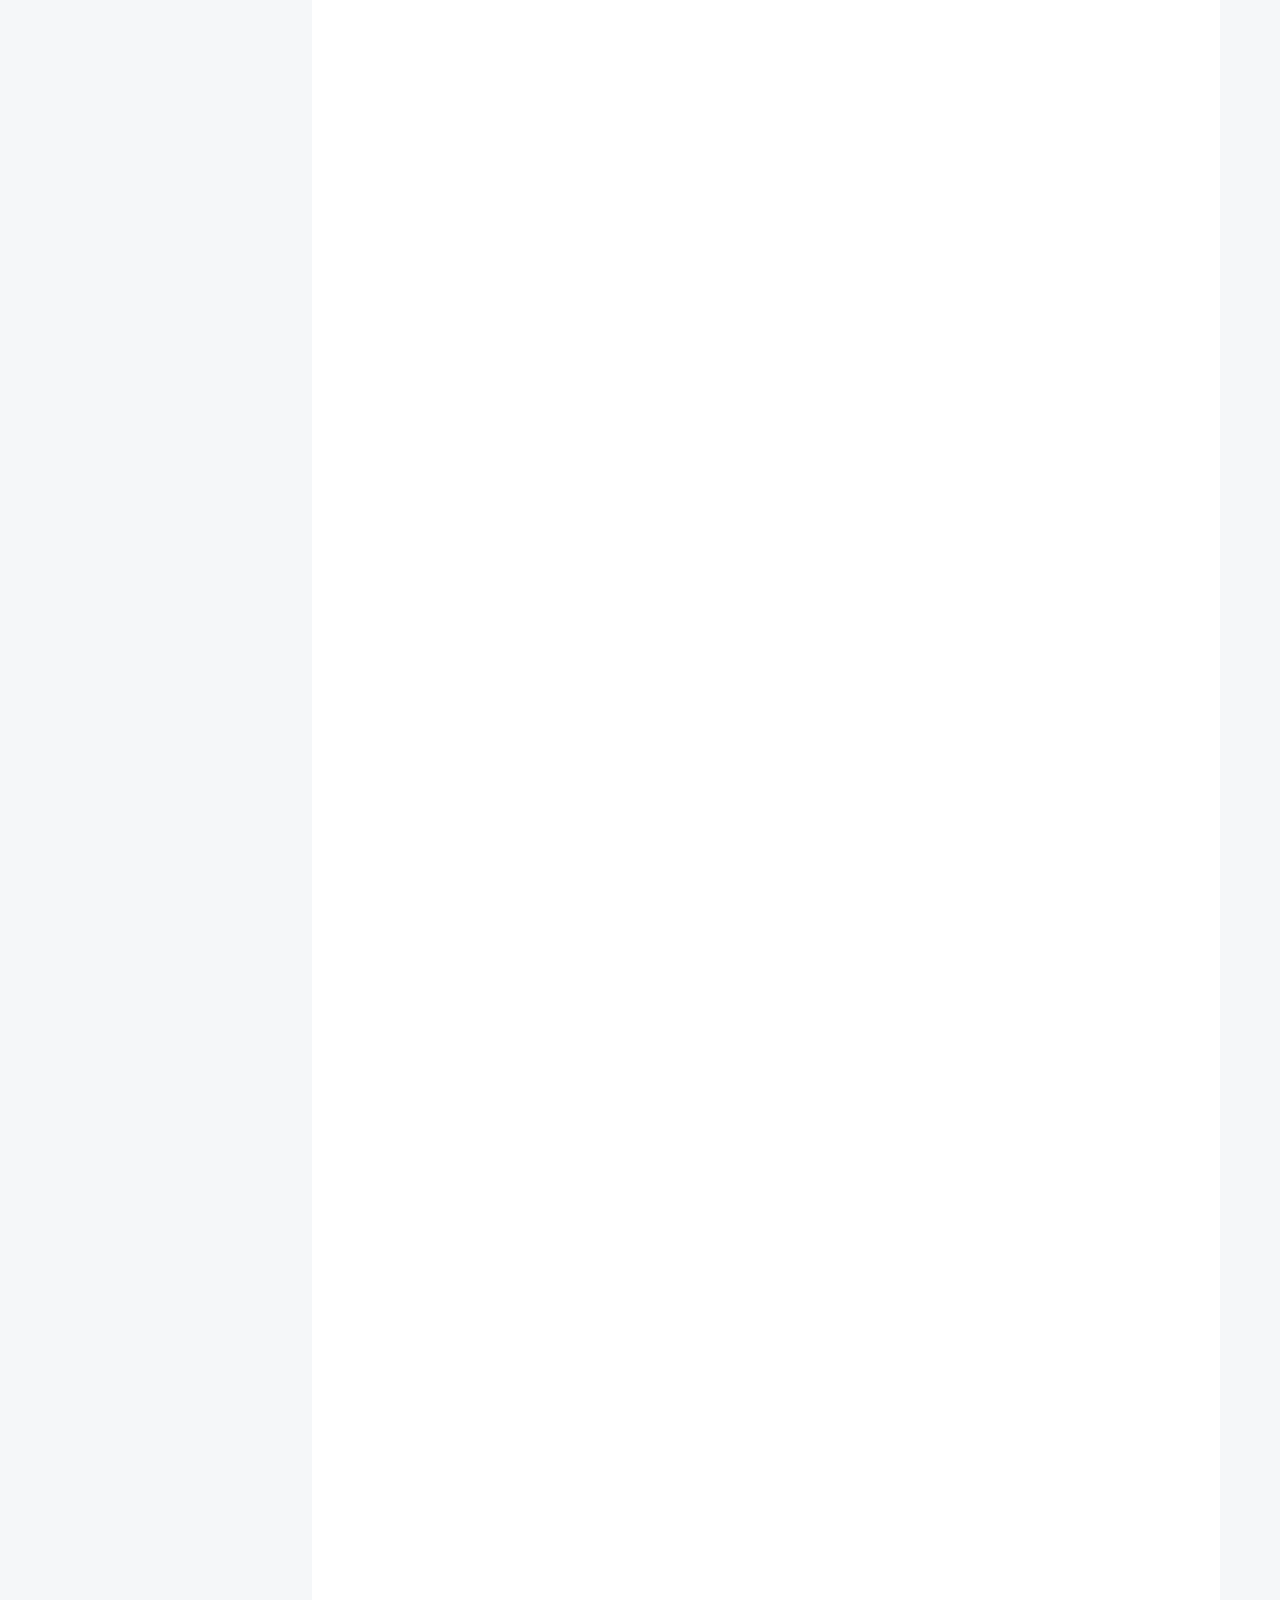
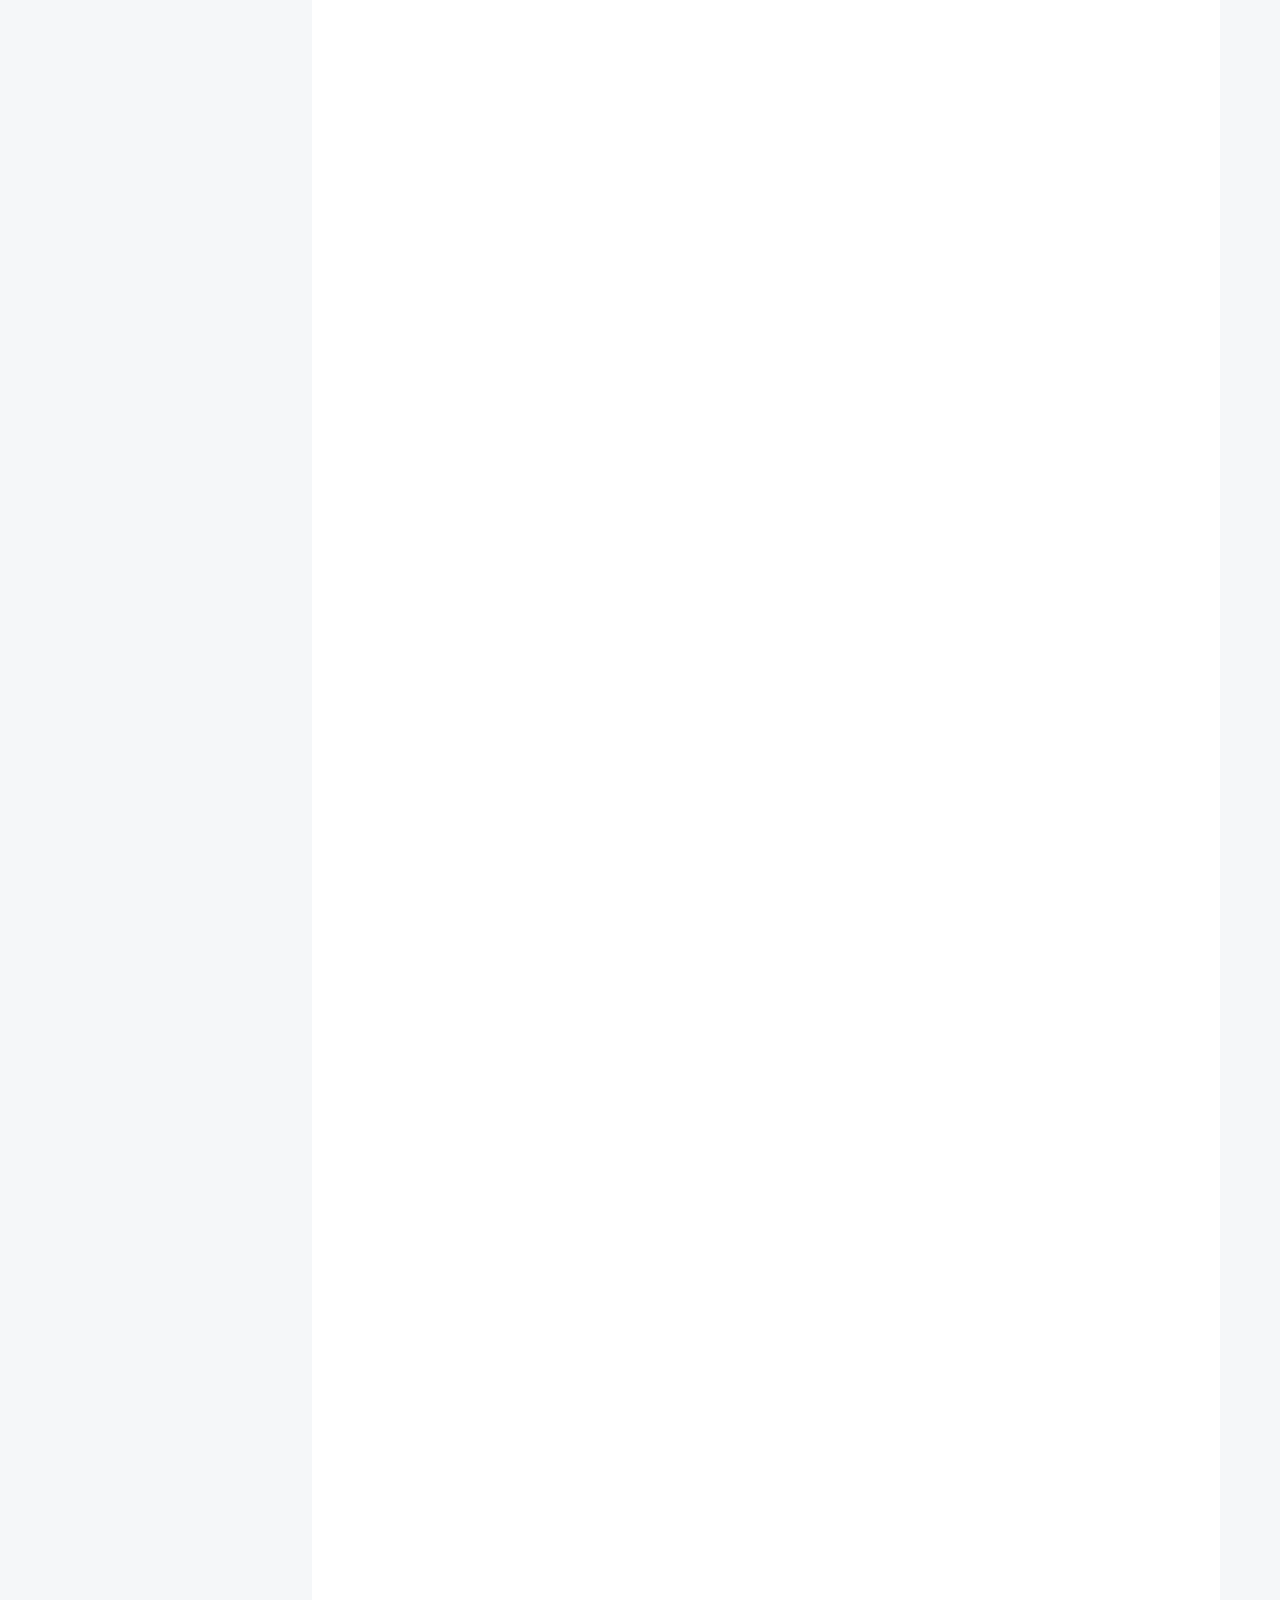
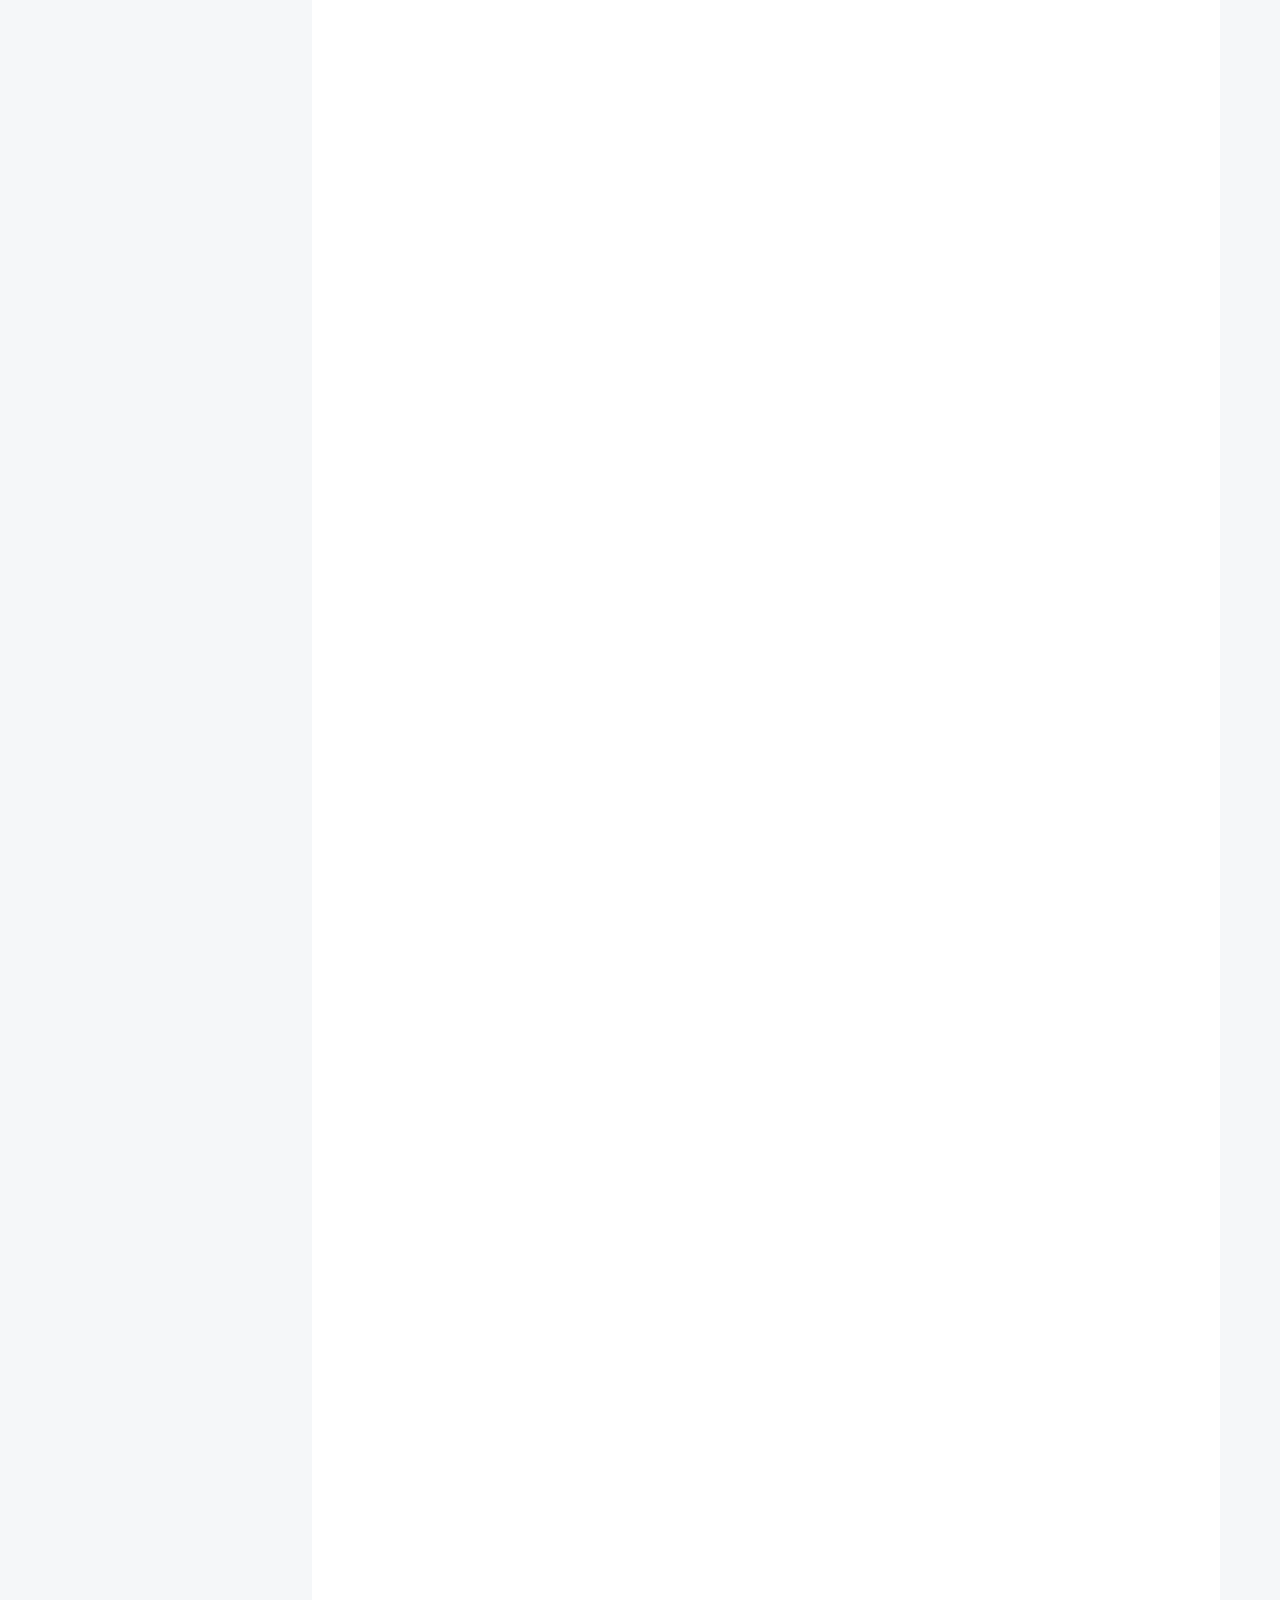
==== commit 0048af1b: "Site updated: 2021-03-13 21:38:34" ====
--- a/index.html
+++ b/index.html
@@ -162,7 +162,7 @@
       <header class="post-header">
         <h2 class="post-title" itemprop="name headline">
           
-            <a href="/2021/03/13/%E6%93%8D%E4%BD%9C%E7%B3%BB%E7%BB%9F/" class="post-title-link" itemprop="url">操作系统复习</a>
+            <a href="/2021/03/13/%E6%93%8D%E4%BD%9C%E7%B3%BB%E7%BB%9F/" class="post-title-link" itemprop="url">复习</a>
         </h2>
 
         <div class="post-meta">
@@ -173,7 +173,7 @@
               <span class="post-meta-item-text">Posted on</span>
               
 
-              <time title="Created: 2021-03-13 20:52:42 / Modified: 21:17:03" itemprop="dateCreated datePublished" datetime="2021-03-13T20:52:42+08:00">2021-03-13</time>
+              <time title="Created: 2021-03-13 20:52:42 / Modified: 21:37:58" itemprop="dateCreated datePublished" datetime="2021-03-13T20:52:42+08:00">2021-03-13</time>
             </span>
 
           
--- a/css/main.css
+++ b/css/main.css
@@ -1168,7 +1168,7 @@
 }
 .links-of-author a::before,
 .links-of-author span.exturl::before {
-  background: #c6d269;
+  background: #f594ff;
   border-radius: 50%;
   content: ' ';
   display: inline-block;
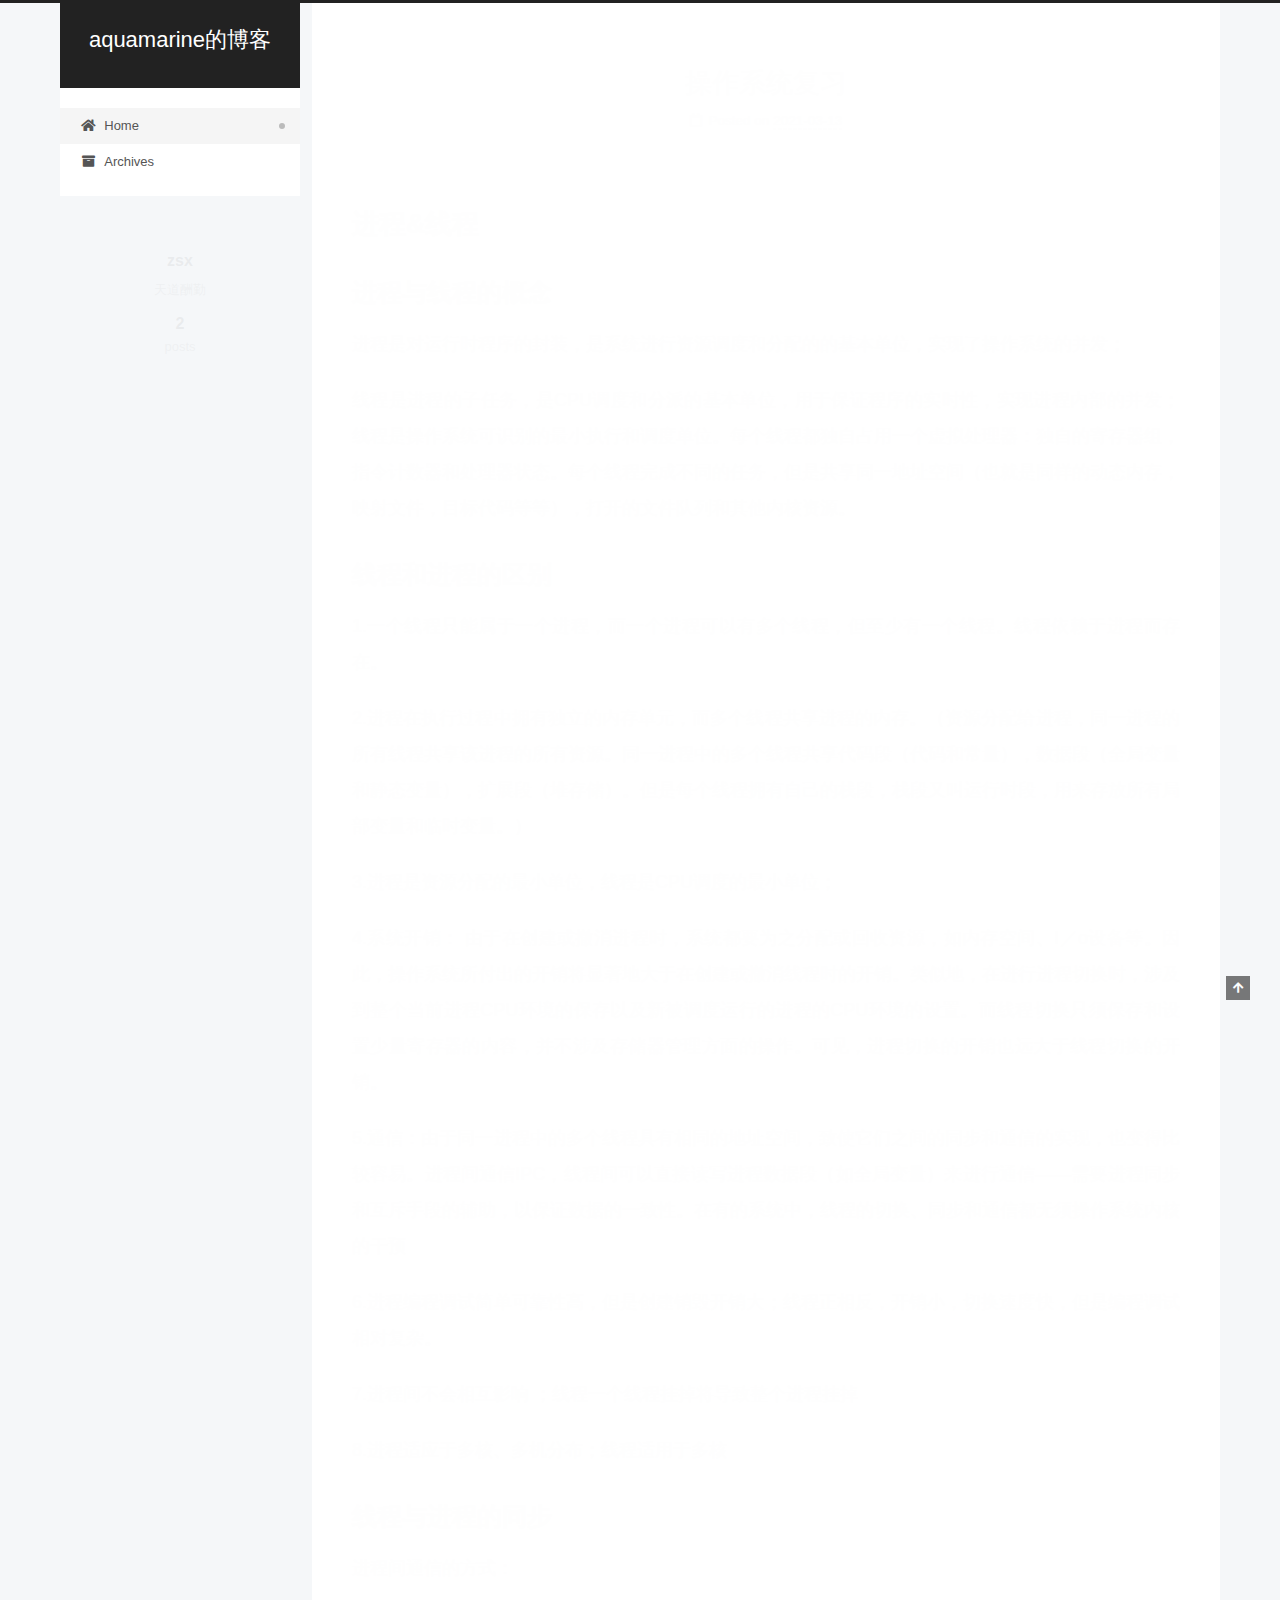
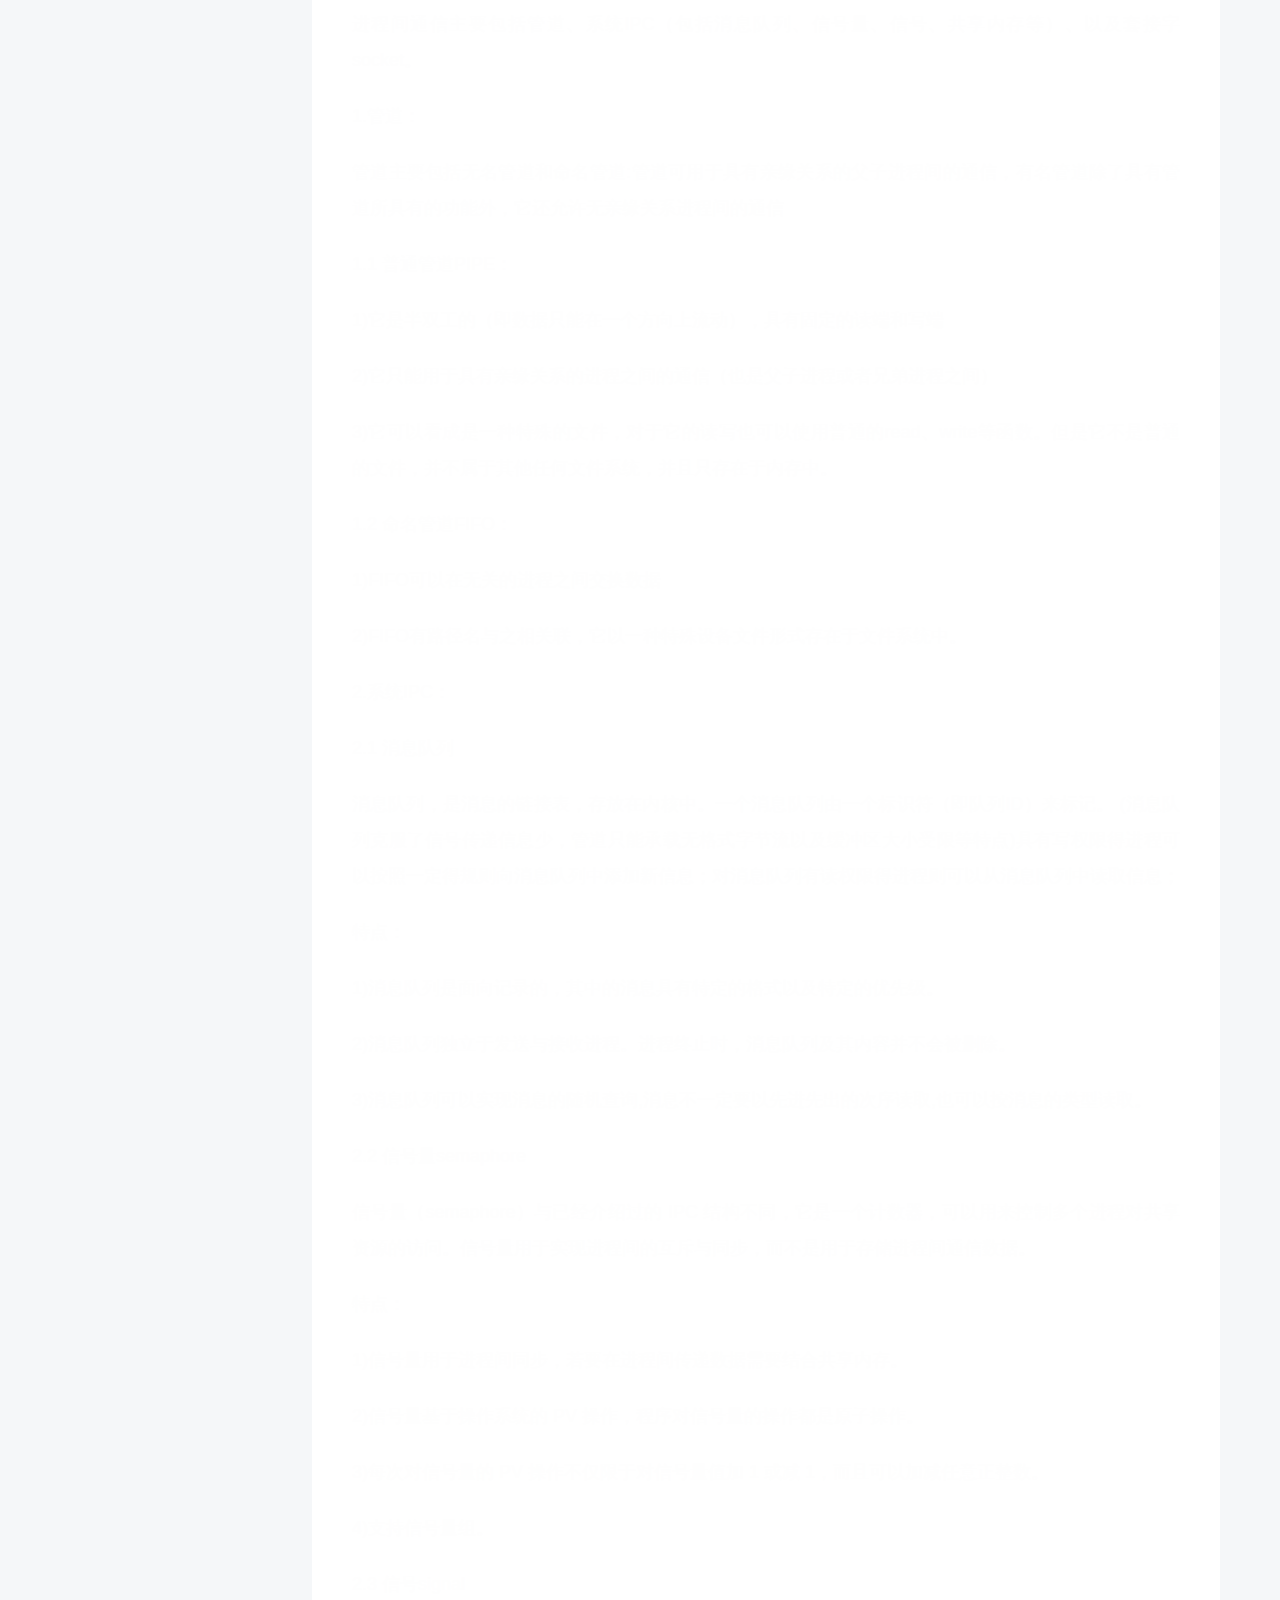
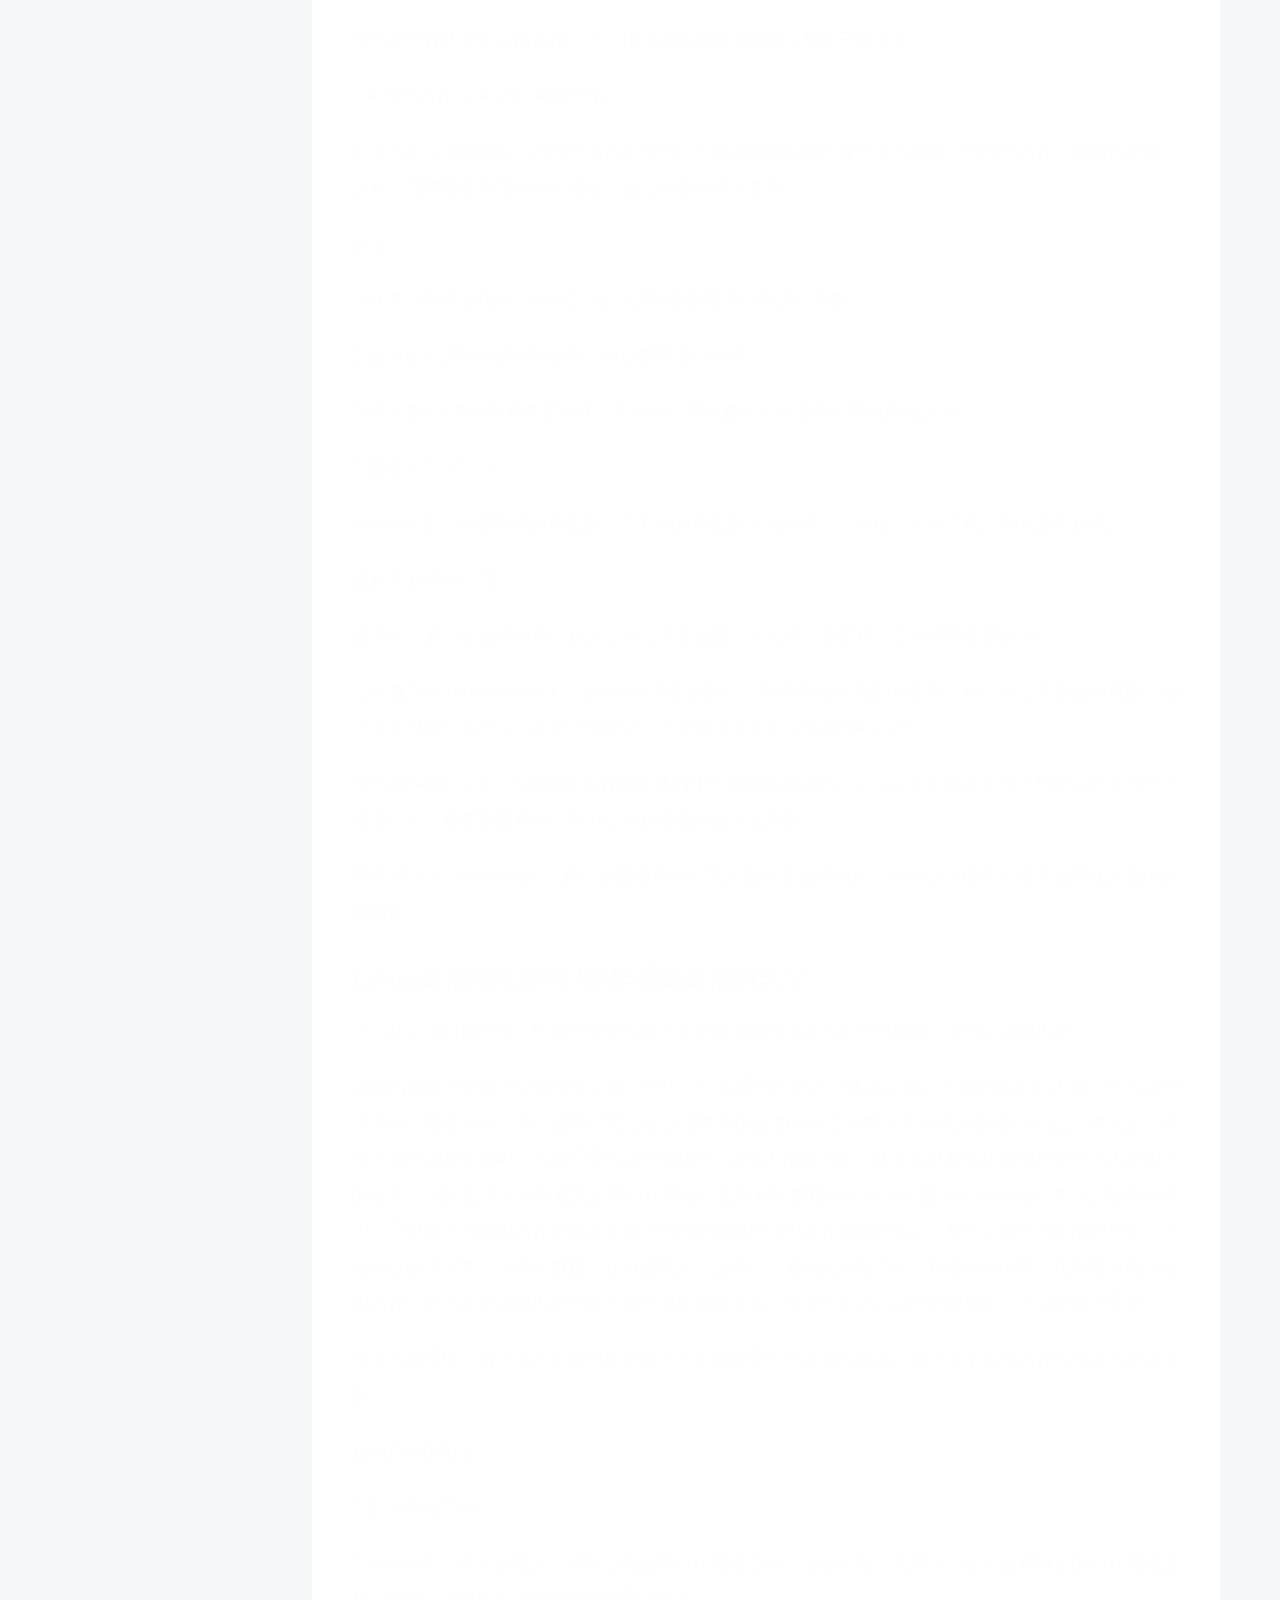
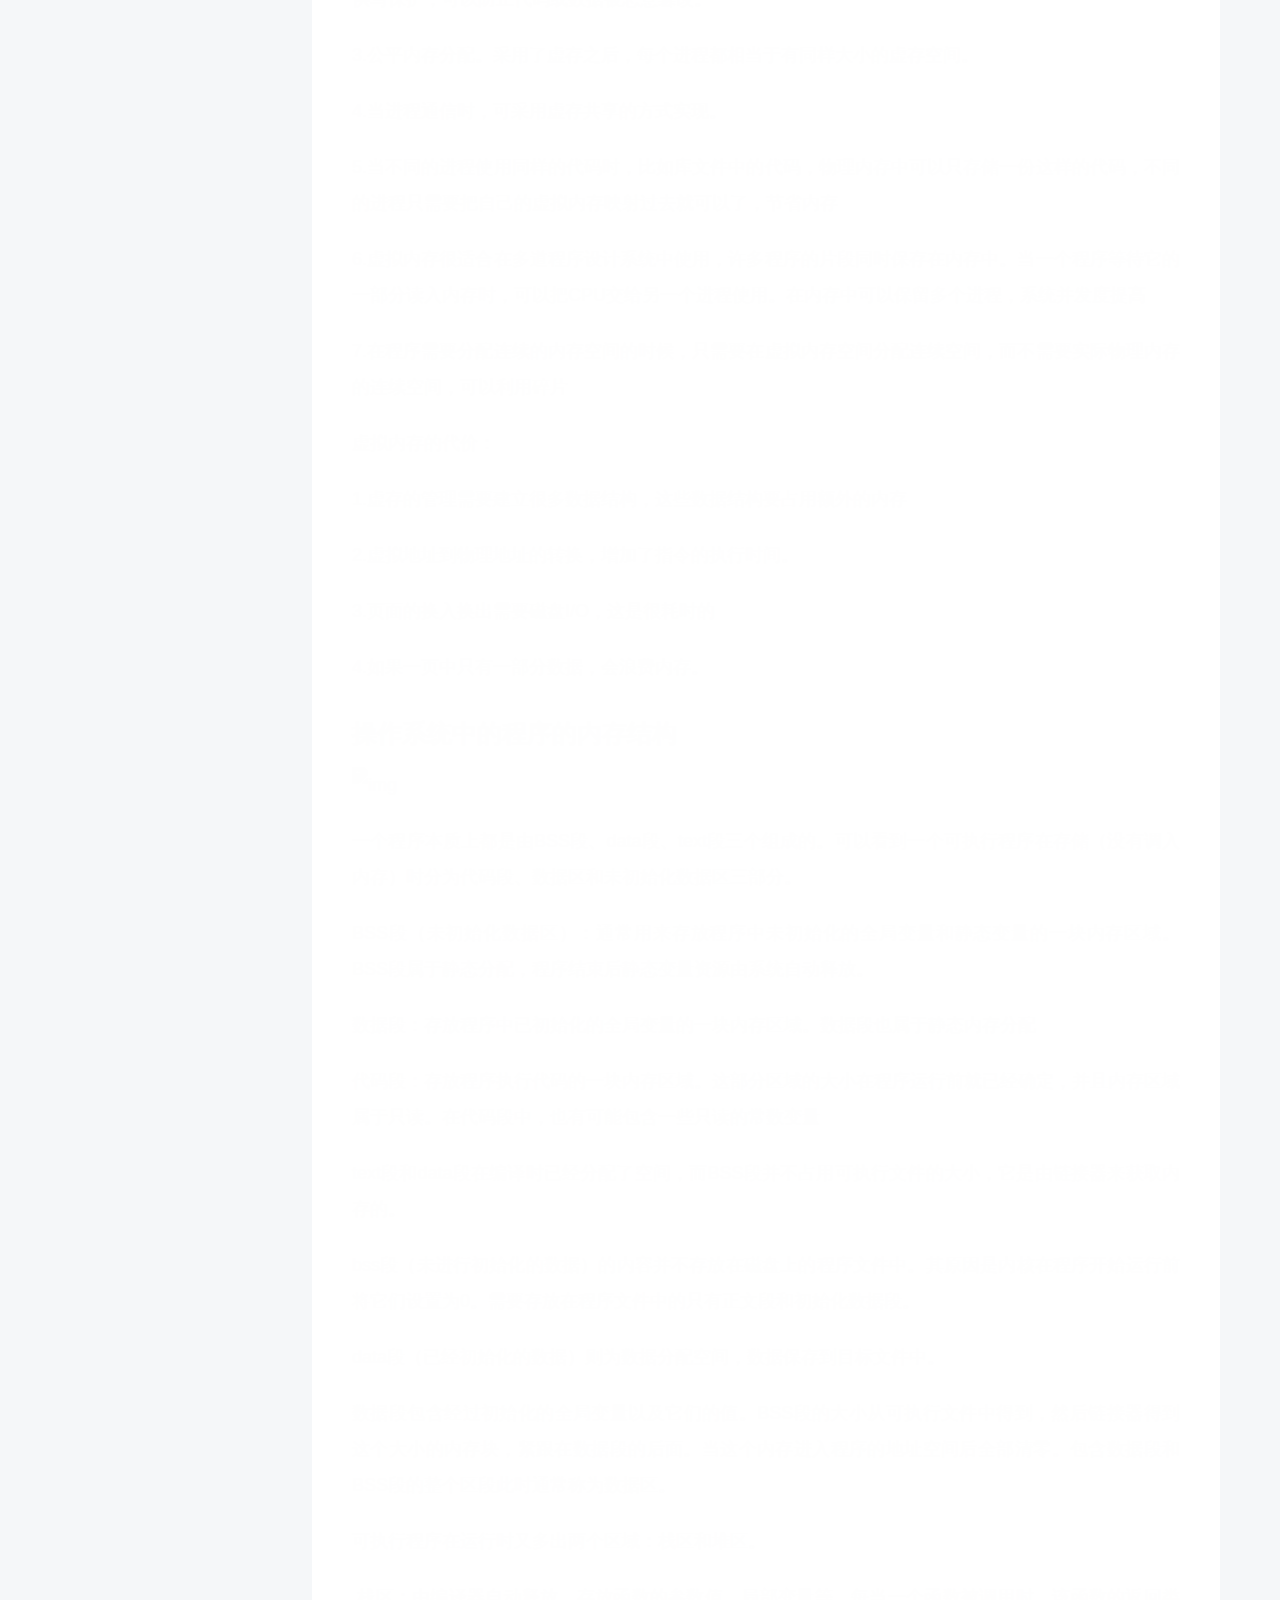
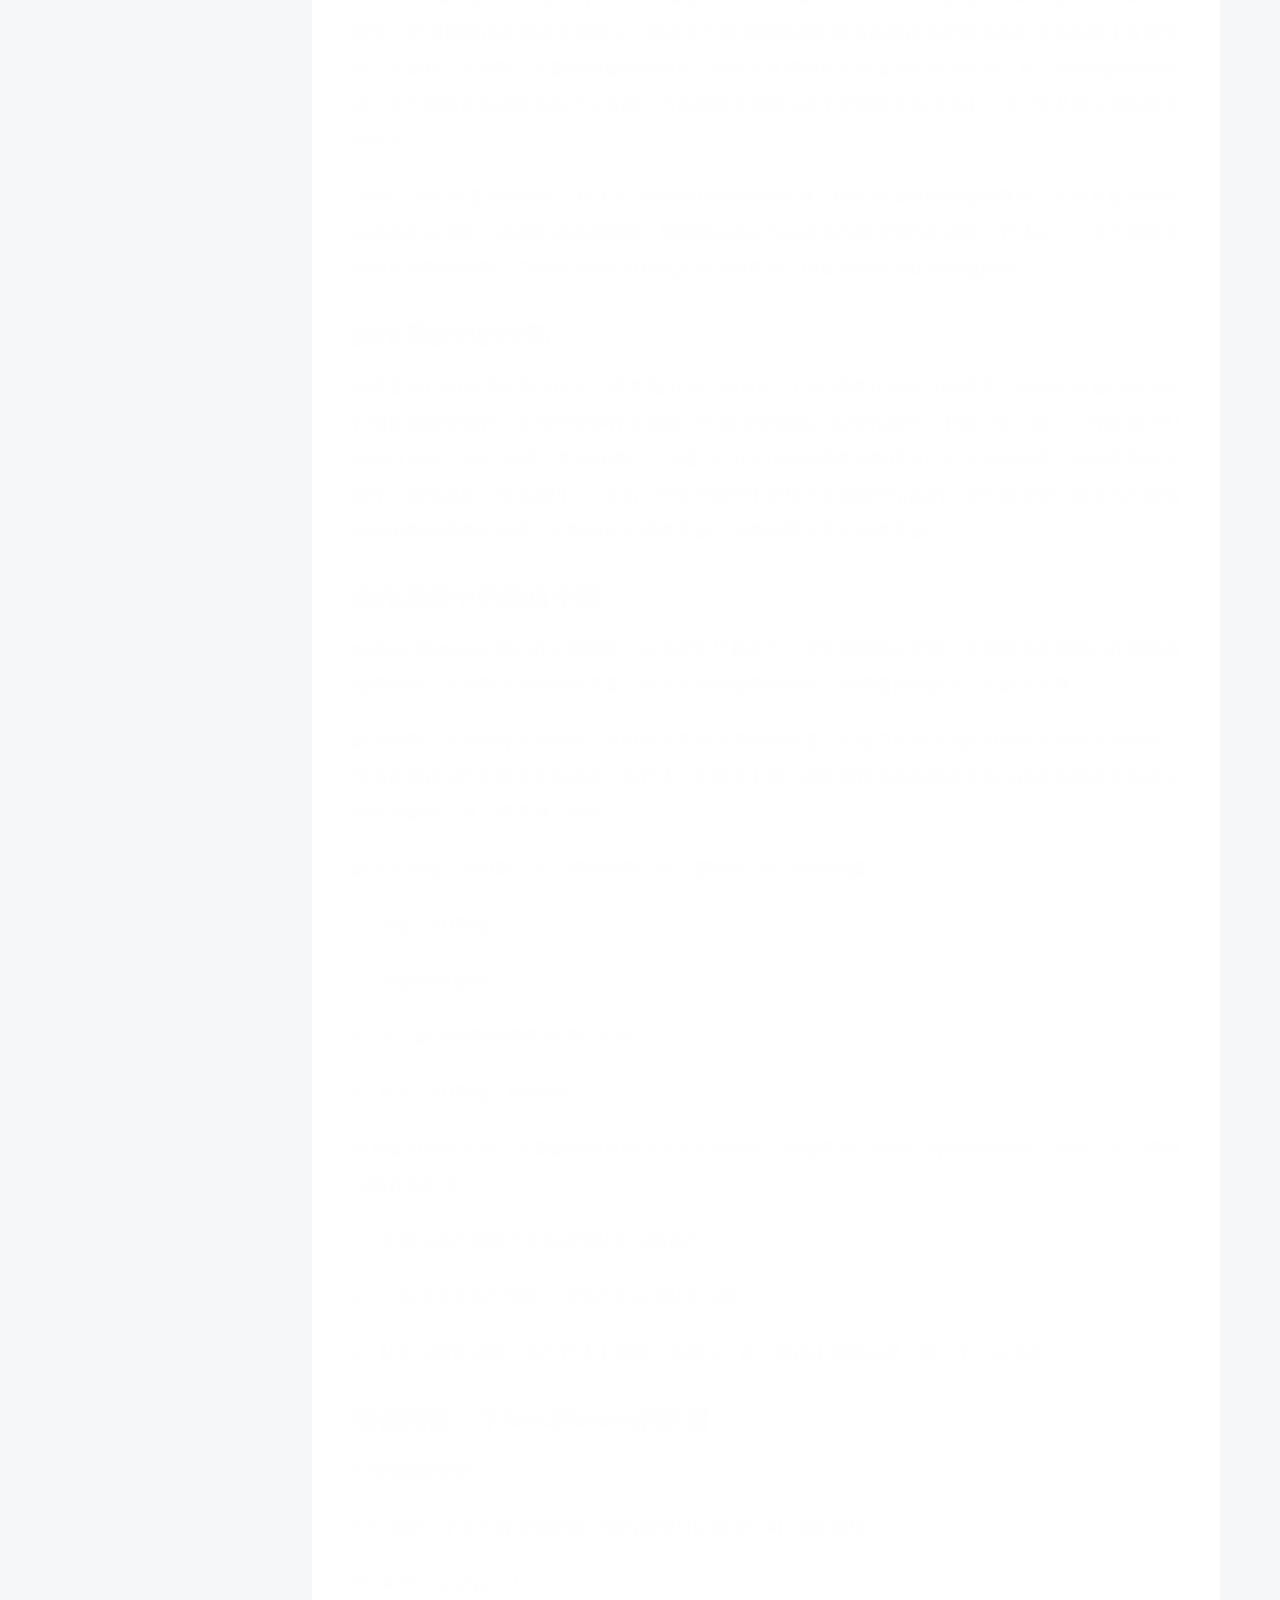
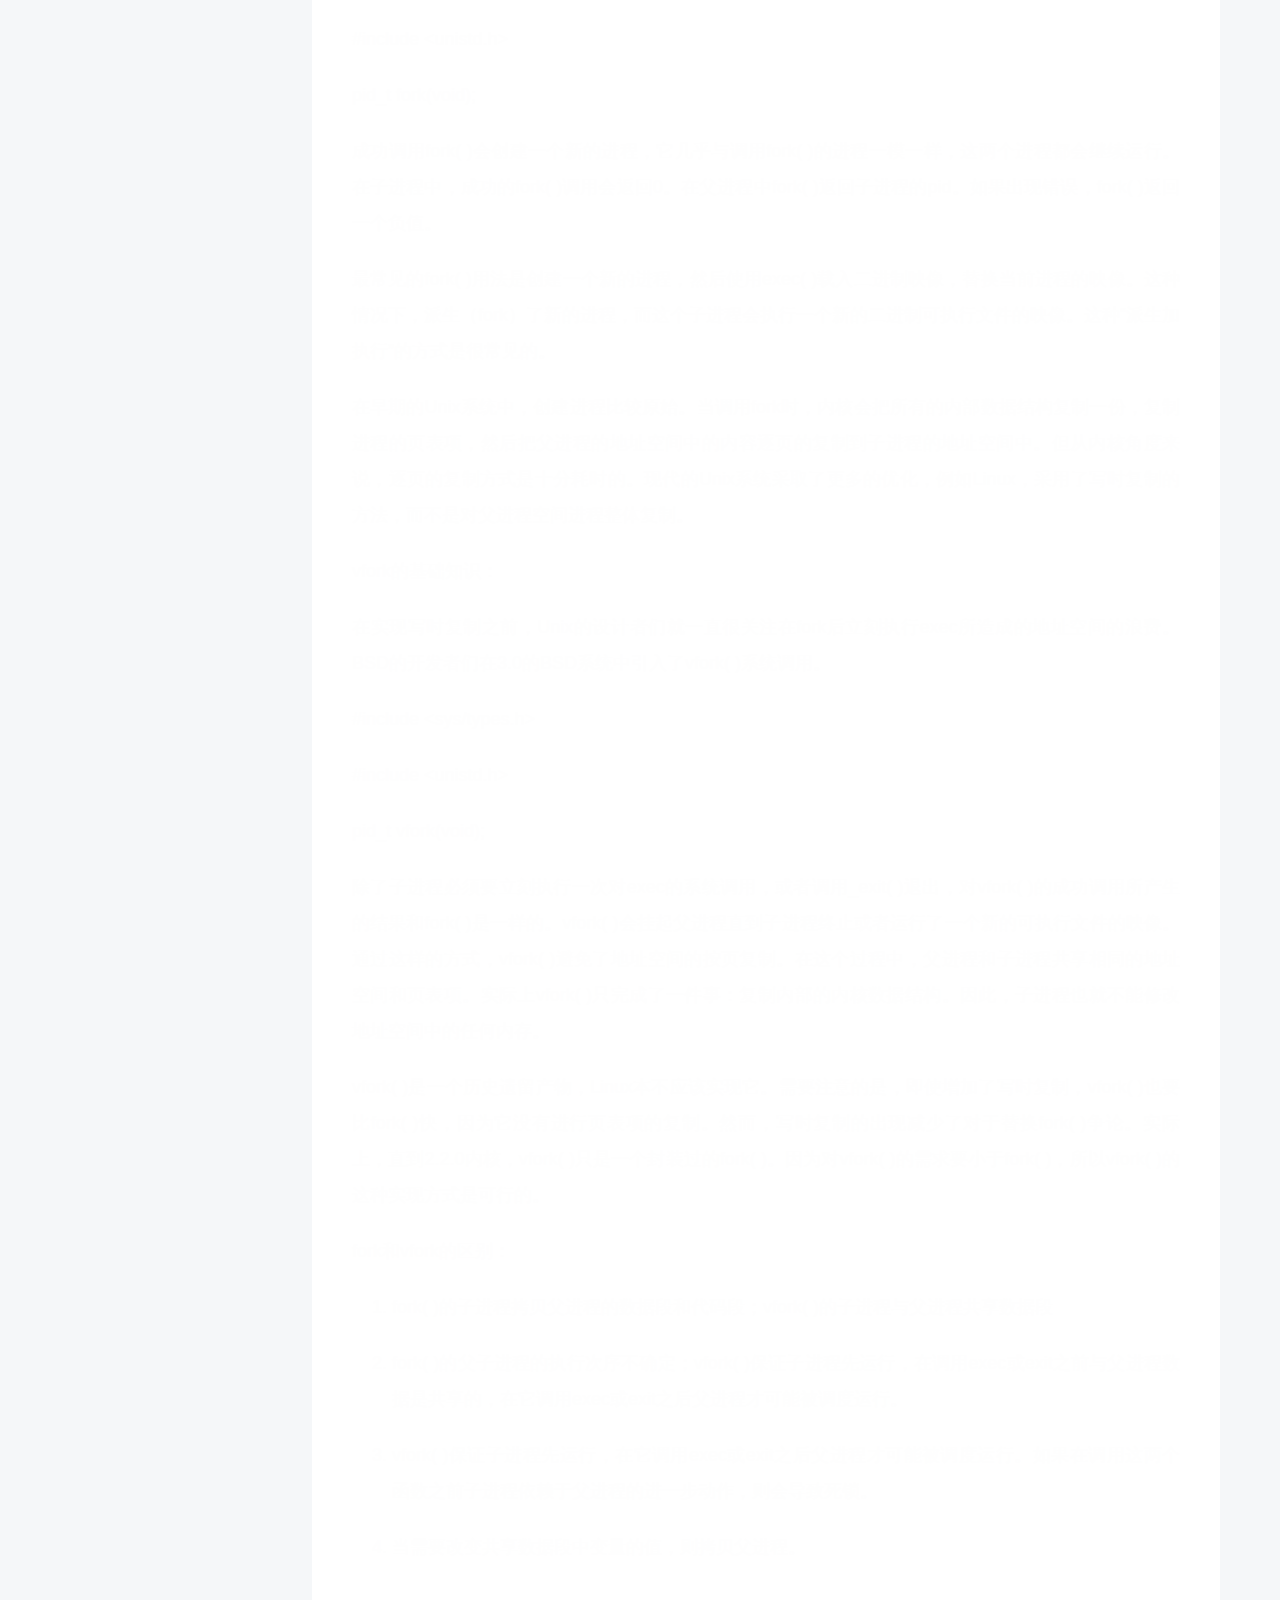
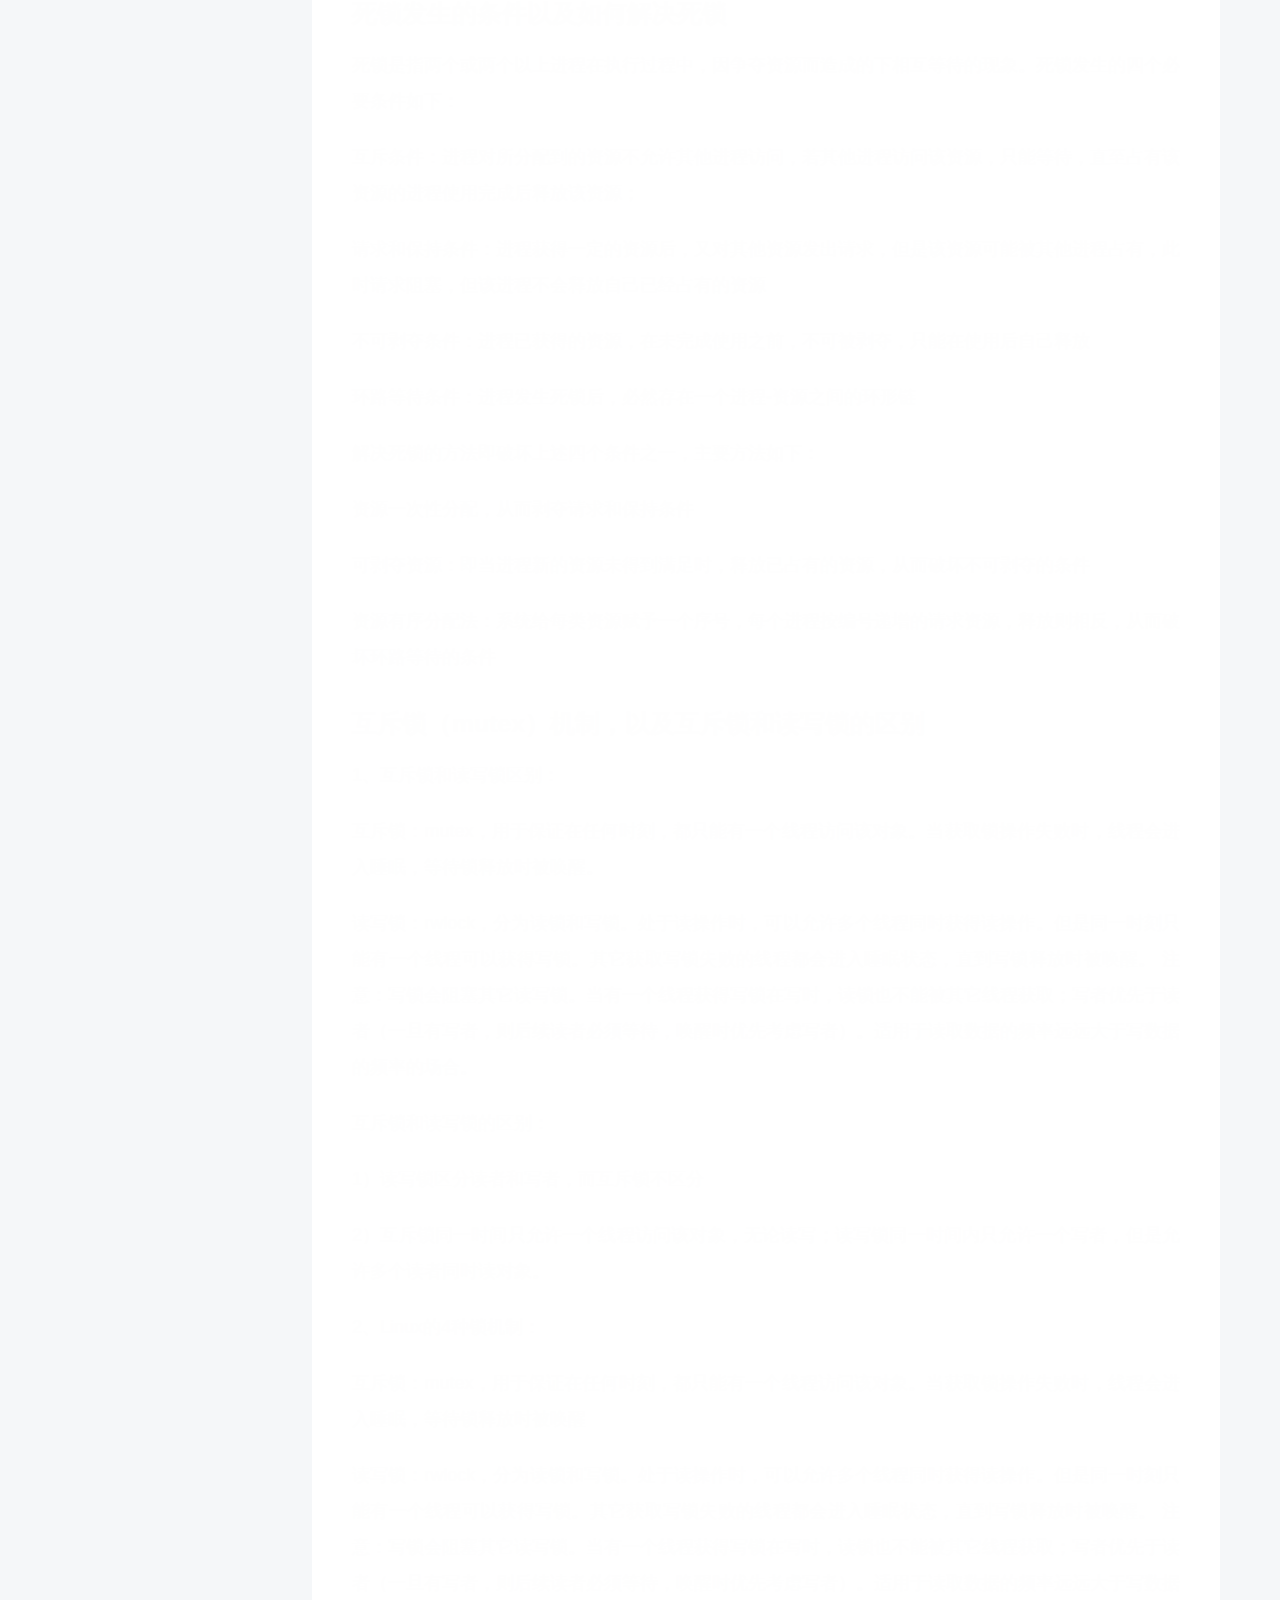
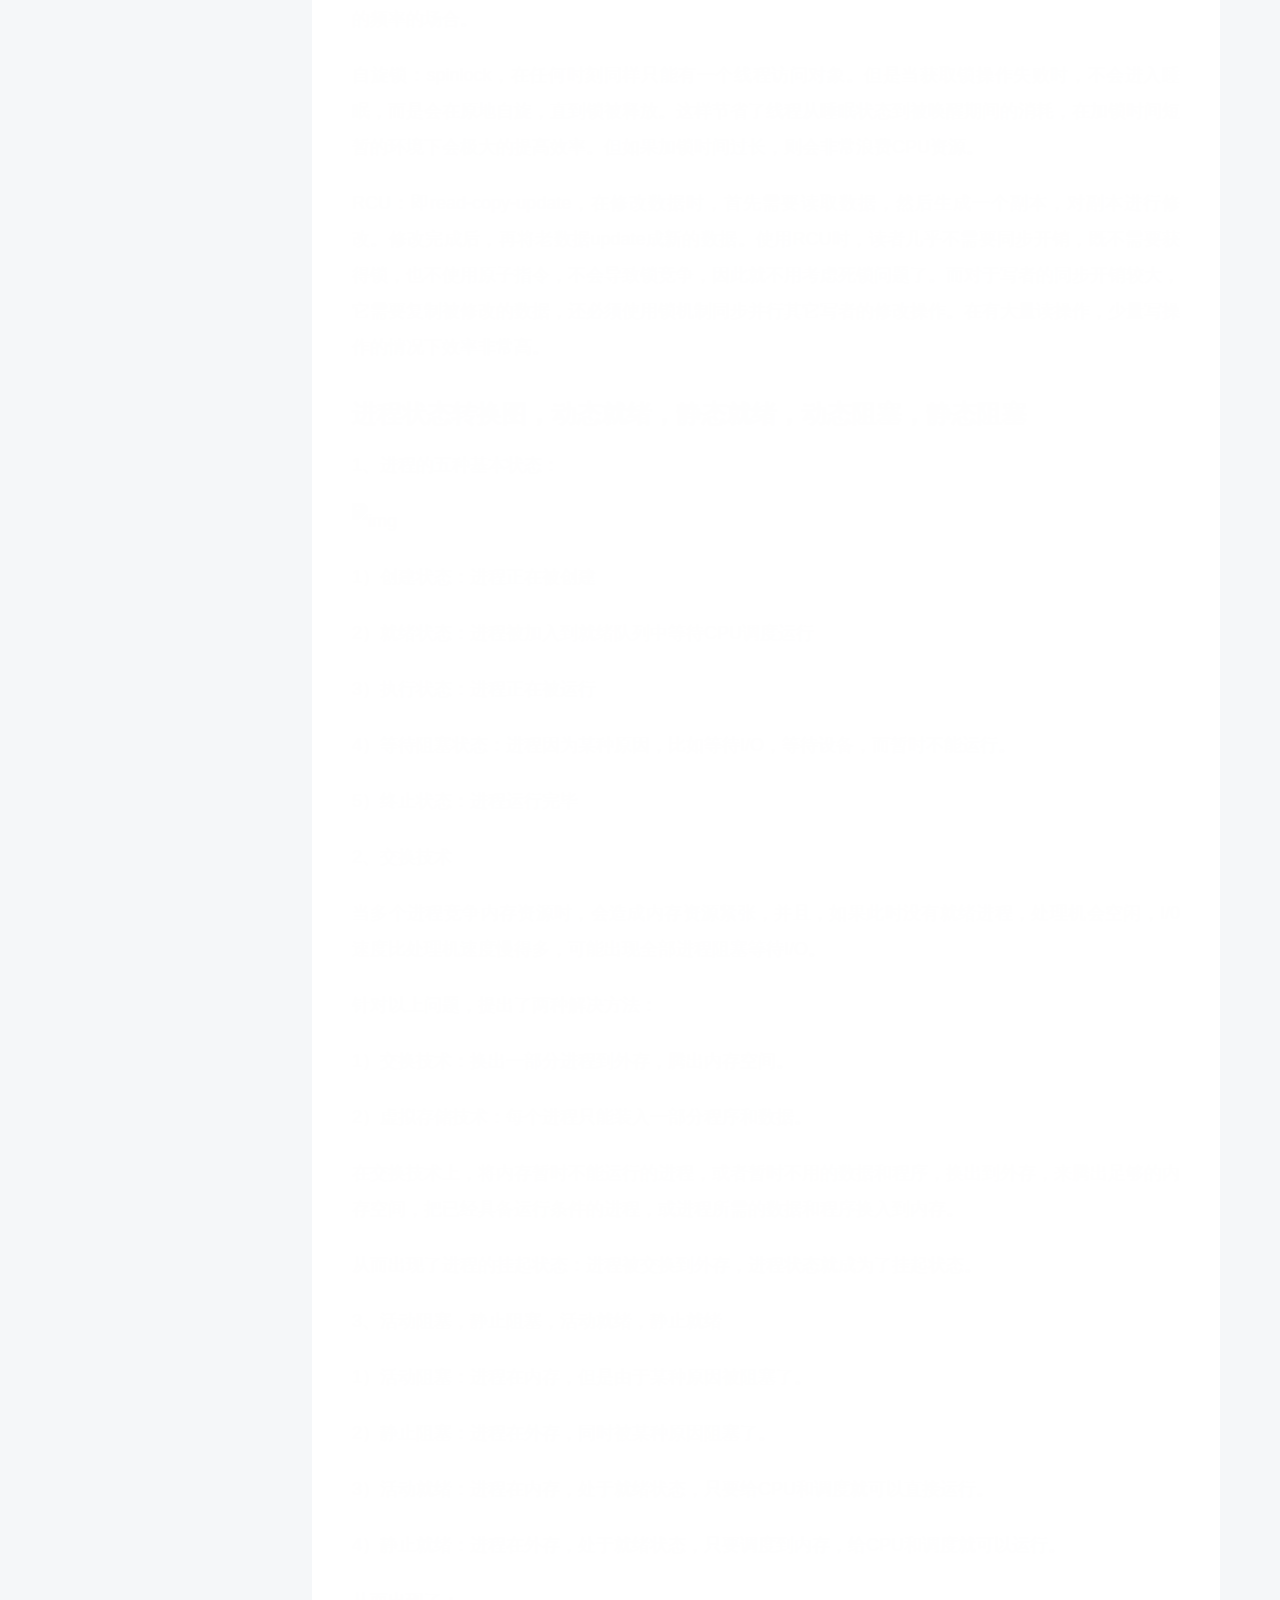
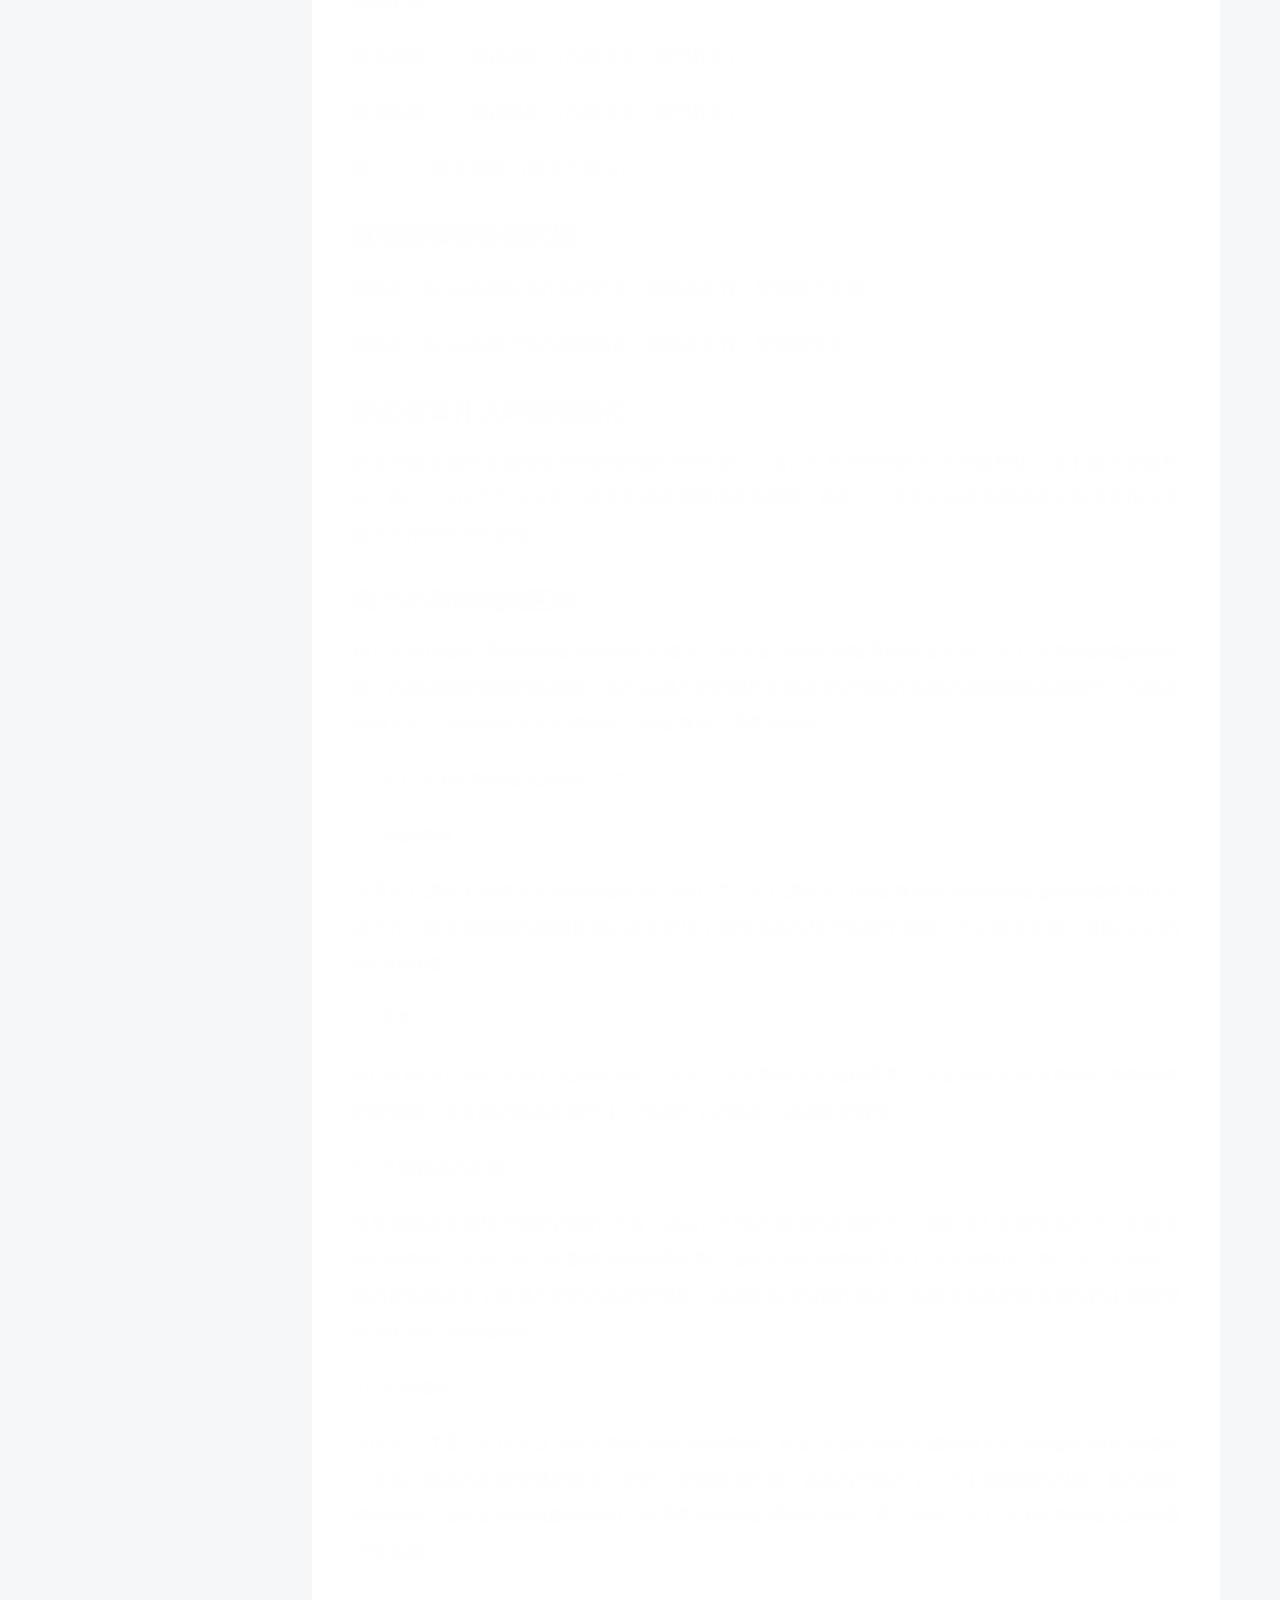
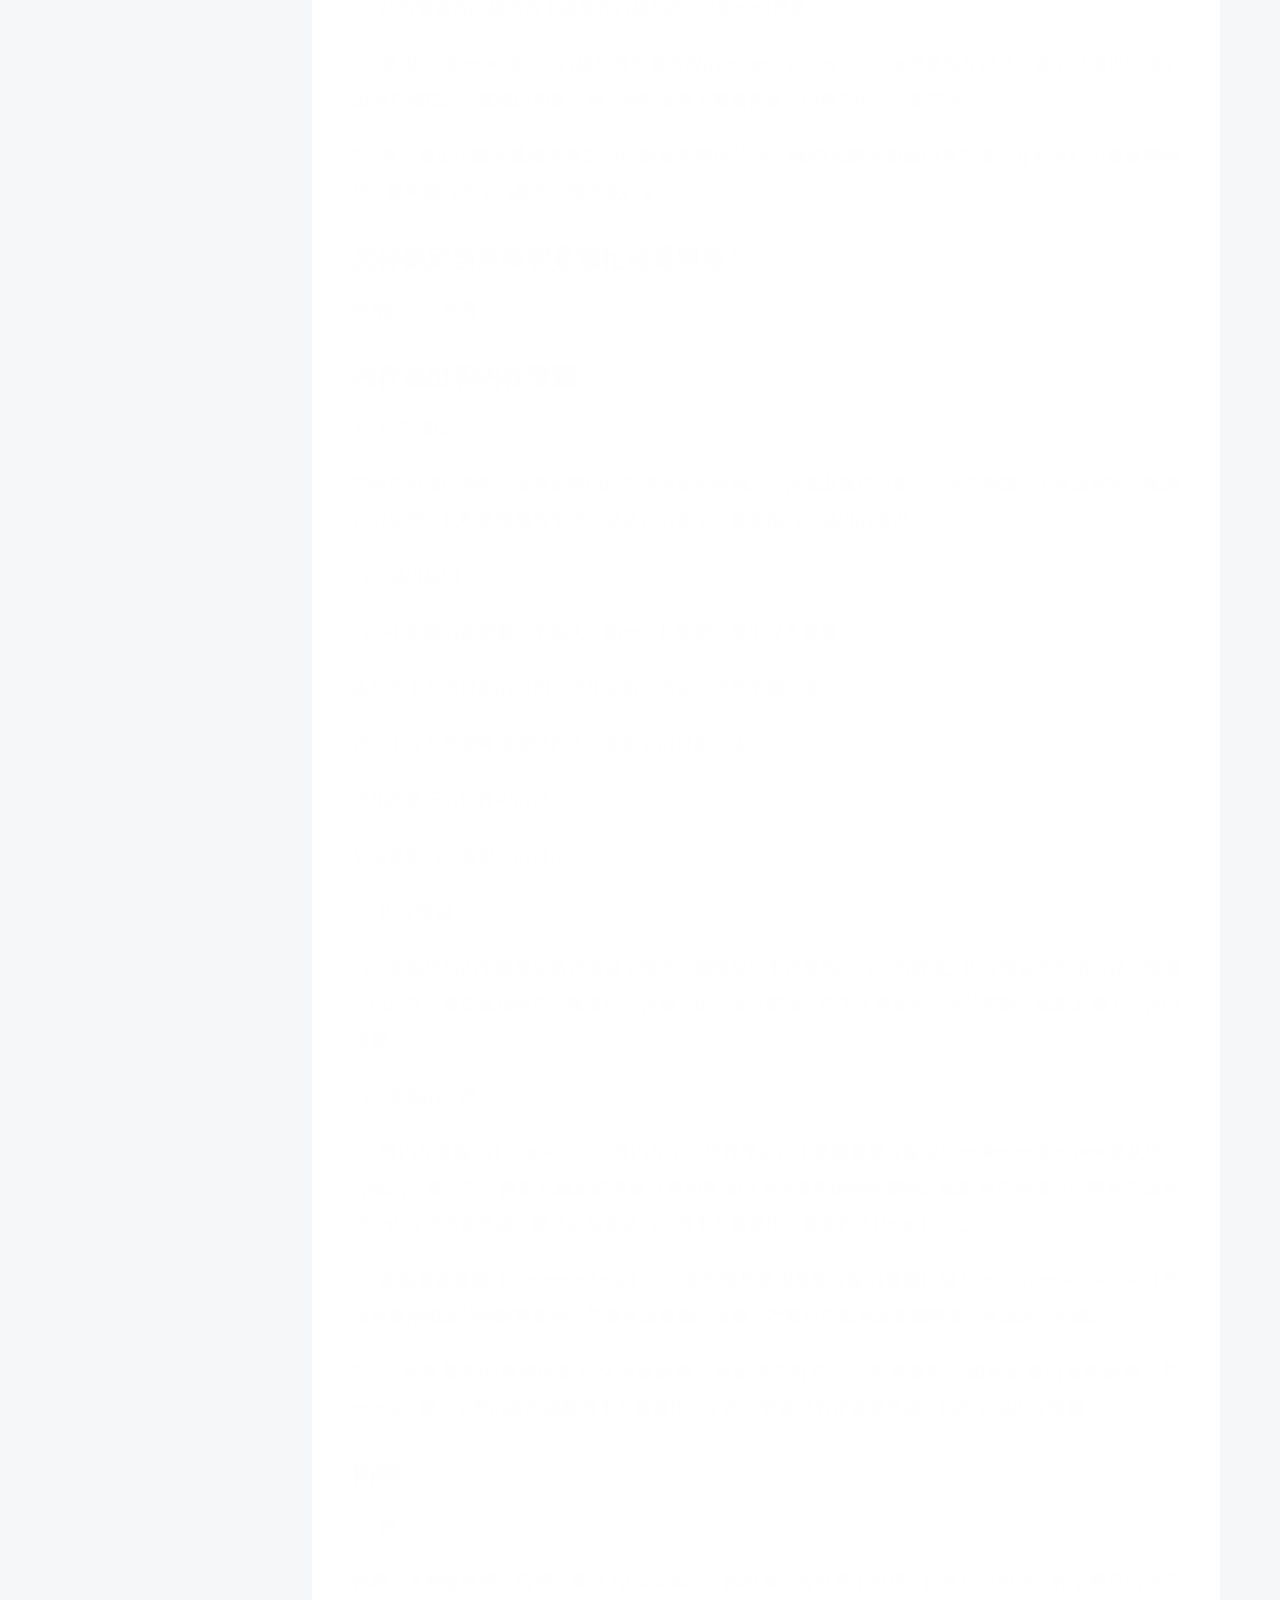
==== commit c820849e: "Site updated: 2021-03-13 21:40:19" ====
--- a/index.html
+++ b/index.html
@@ -162,7 +162,7 @@
       <header class="post-header">
         <h2 class="post-title" itemprop="name headline">
           
-            <a href="/2021/03/13/%E6%93%8D%E4%BD%9C%E7%B3%BB%E7%BB%9F/" class="post-title-link" itemprop="url">复习</a>
+            <a href="/2021/03/13/%E6%93%8D%E4%BD%9C%E7%B3%BB%E7%BB%9F/" class="post-title-link" itemprop="url">操作系统复习</a>
         </h2>
 
         <div class="post-meta">
@@ -173,7 +173,7 @@
               <span class="post-meta-item-text">Posted on</span>
               
 
-              <time title="Created: 2021-03-13 20:52:42 / Modified: 21:37:58" itemprop="dateCreated datePublished" datetime="2021-03-13T20:52:42+08:00">2021-03-13</time>
+              <time title="Created: 2021-03-13 20:52:42 / Modified: 21:39:42" itemprop="dateCreated datePublished" datetime="2021-03-13T20:52:42+08:00">2021-03-13</time>
             </span>
 
           
--- a/css/main.css
+++ b/css/main.css
@@ -1168,7 +1168,7 @@
 }
 .links-of-author a::before,
 .links-of-author span.exturl::before {
-  background: #f594ff;
+  background: #f498ff;
   border-radius: 50%;
   content: ' ';
   display: inline-block;
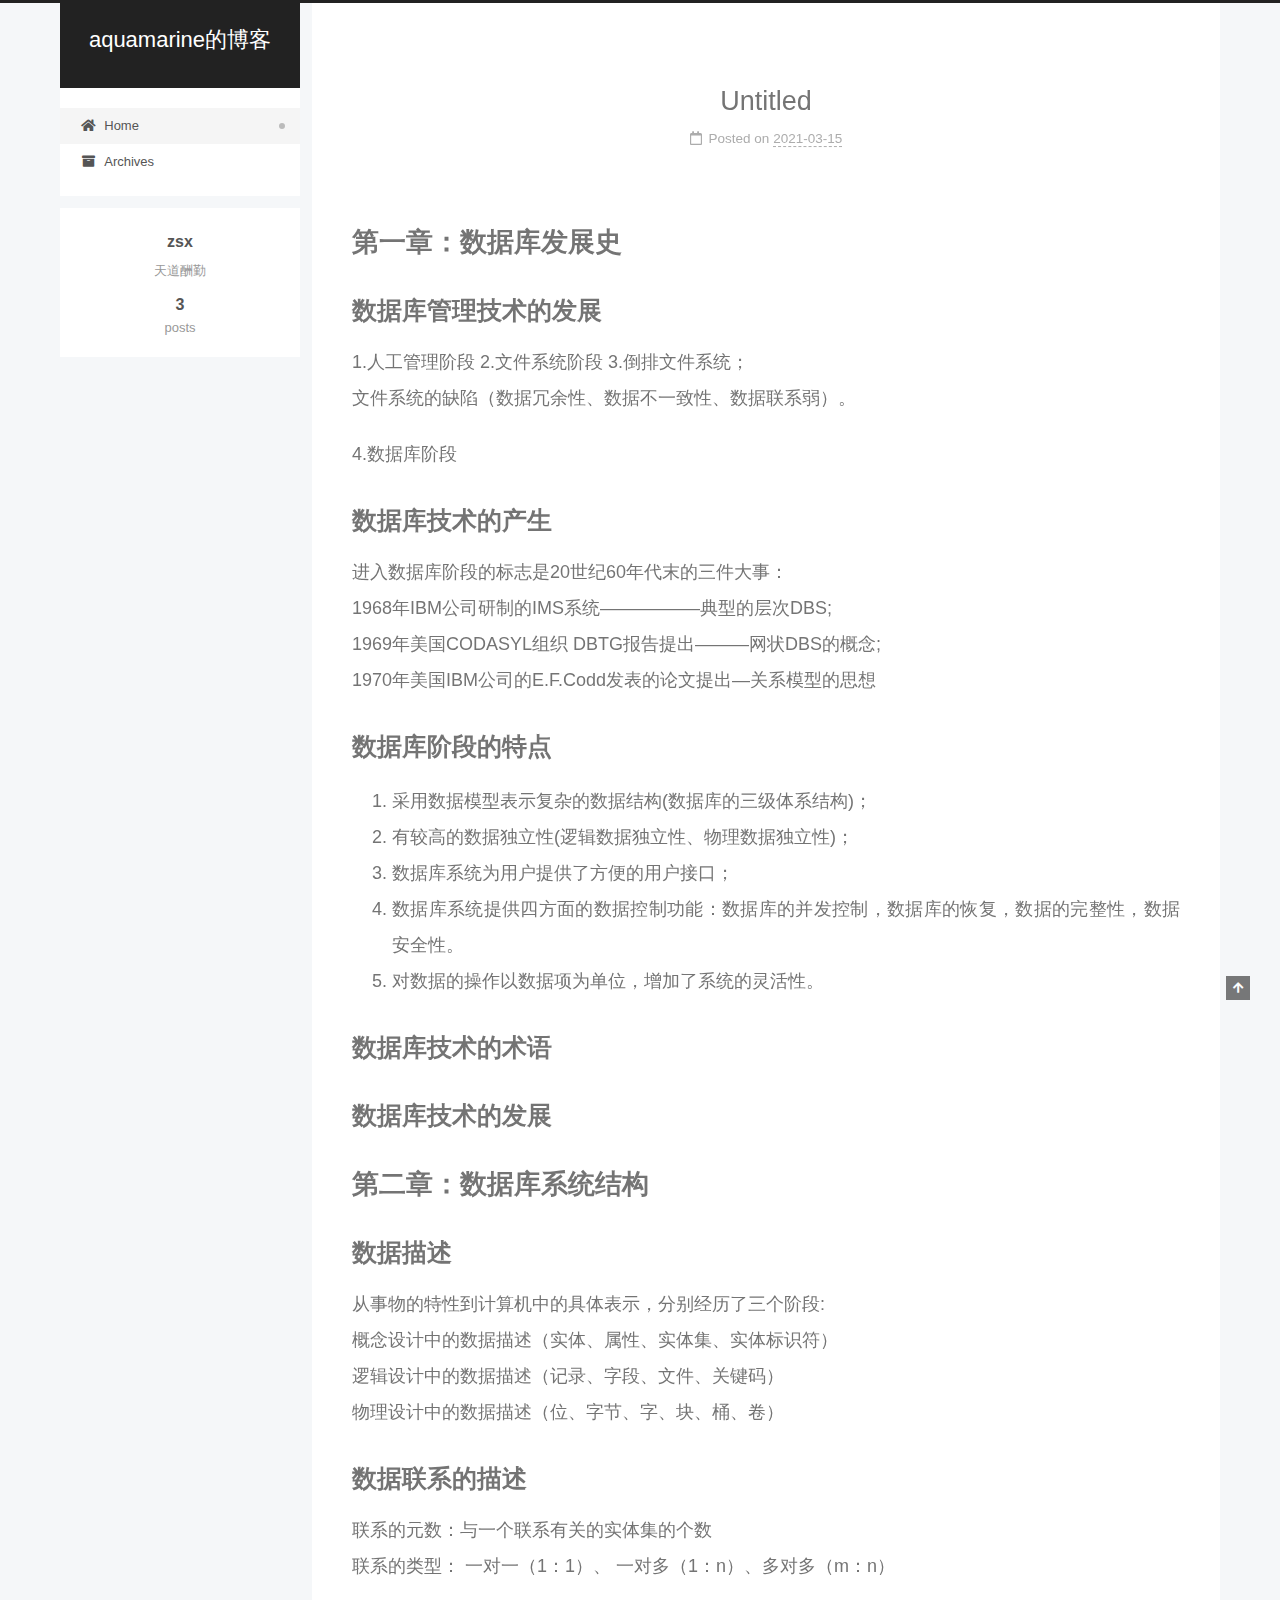
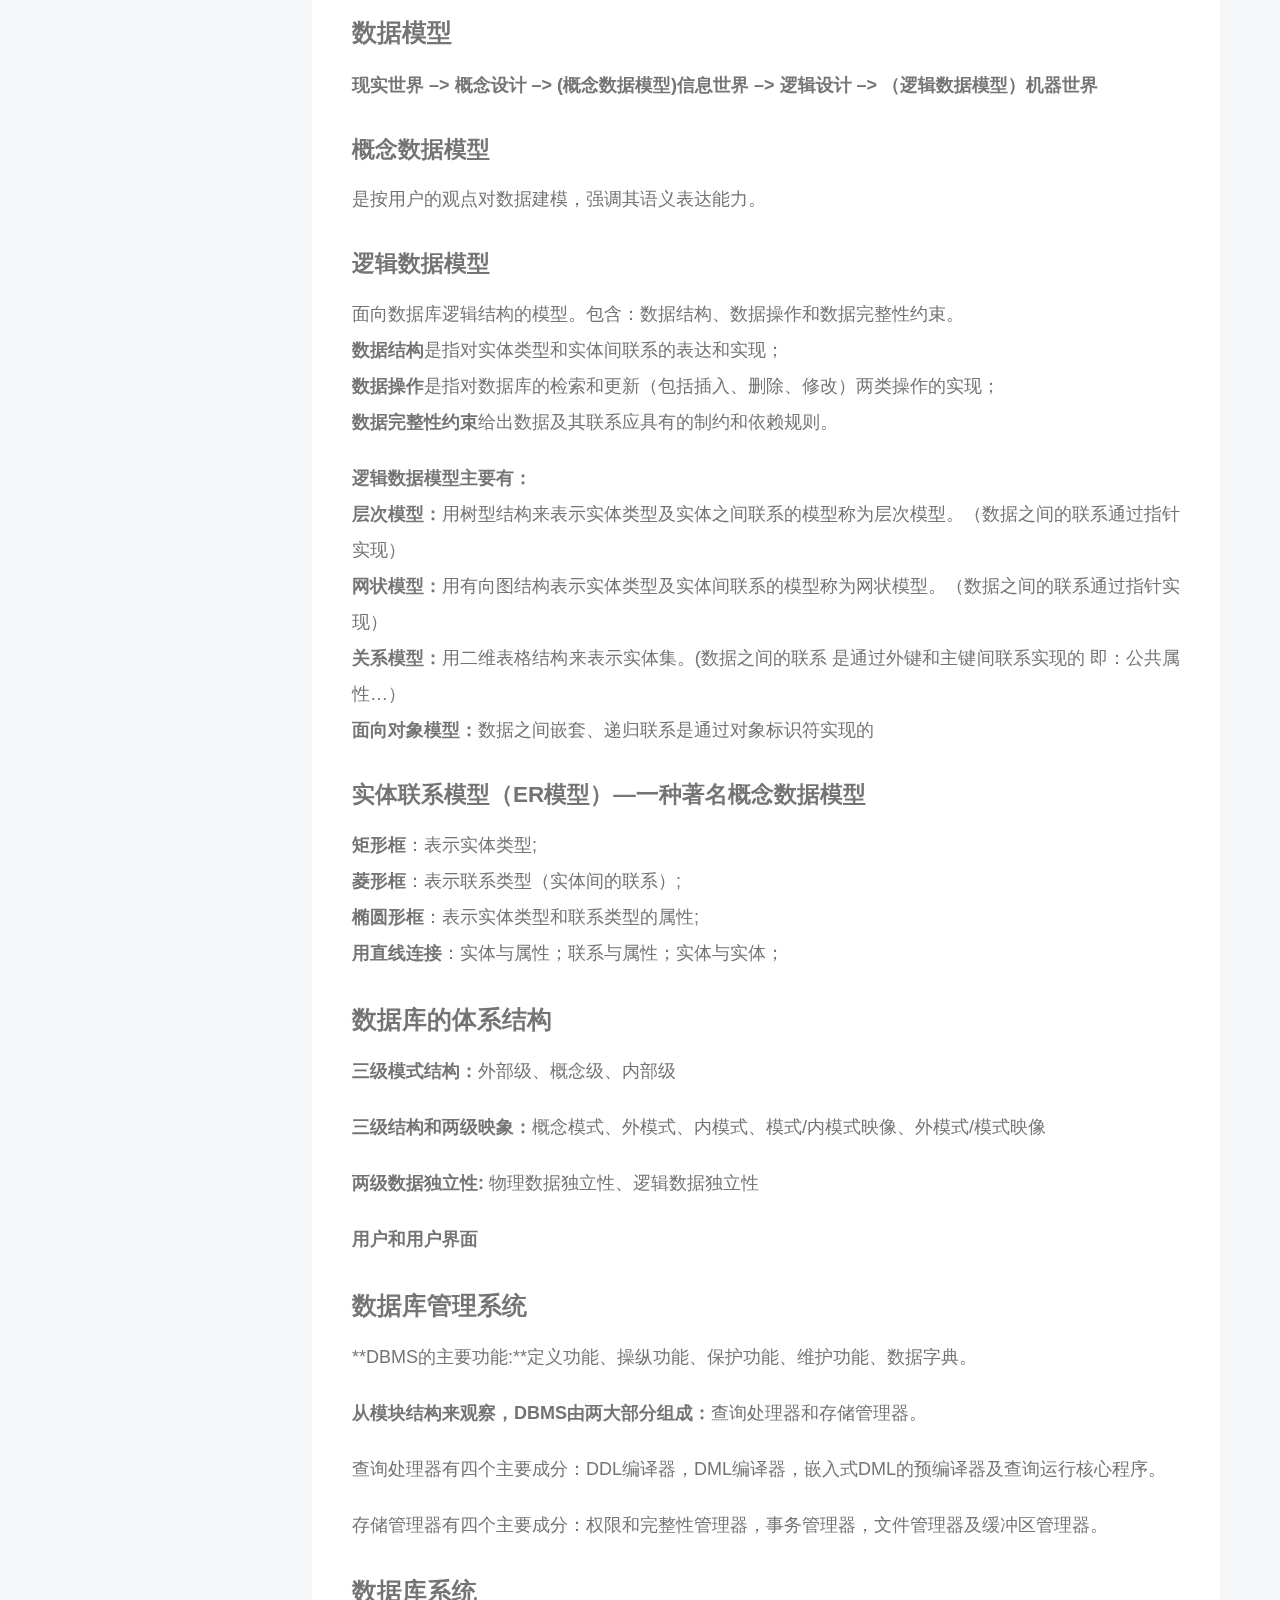
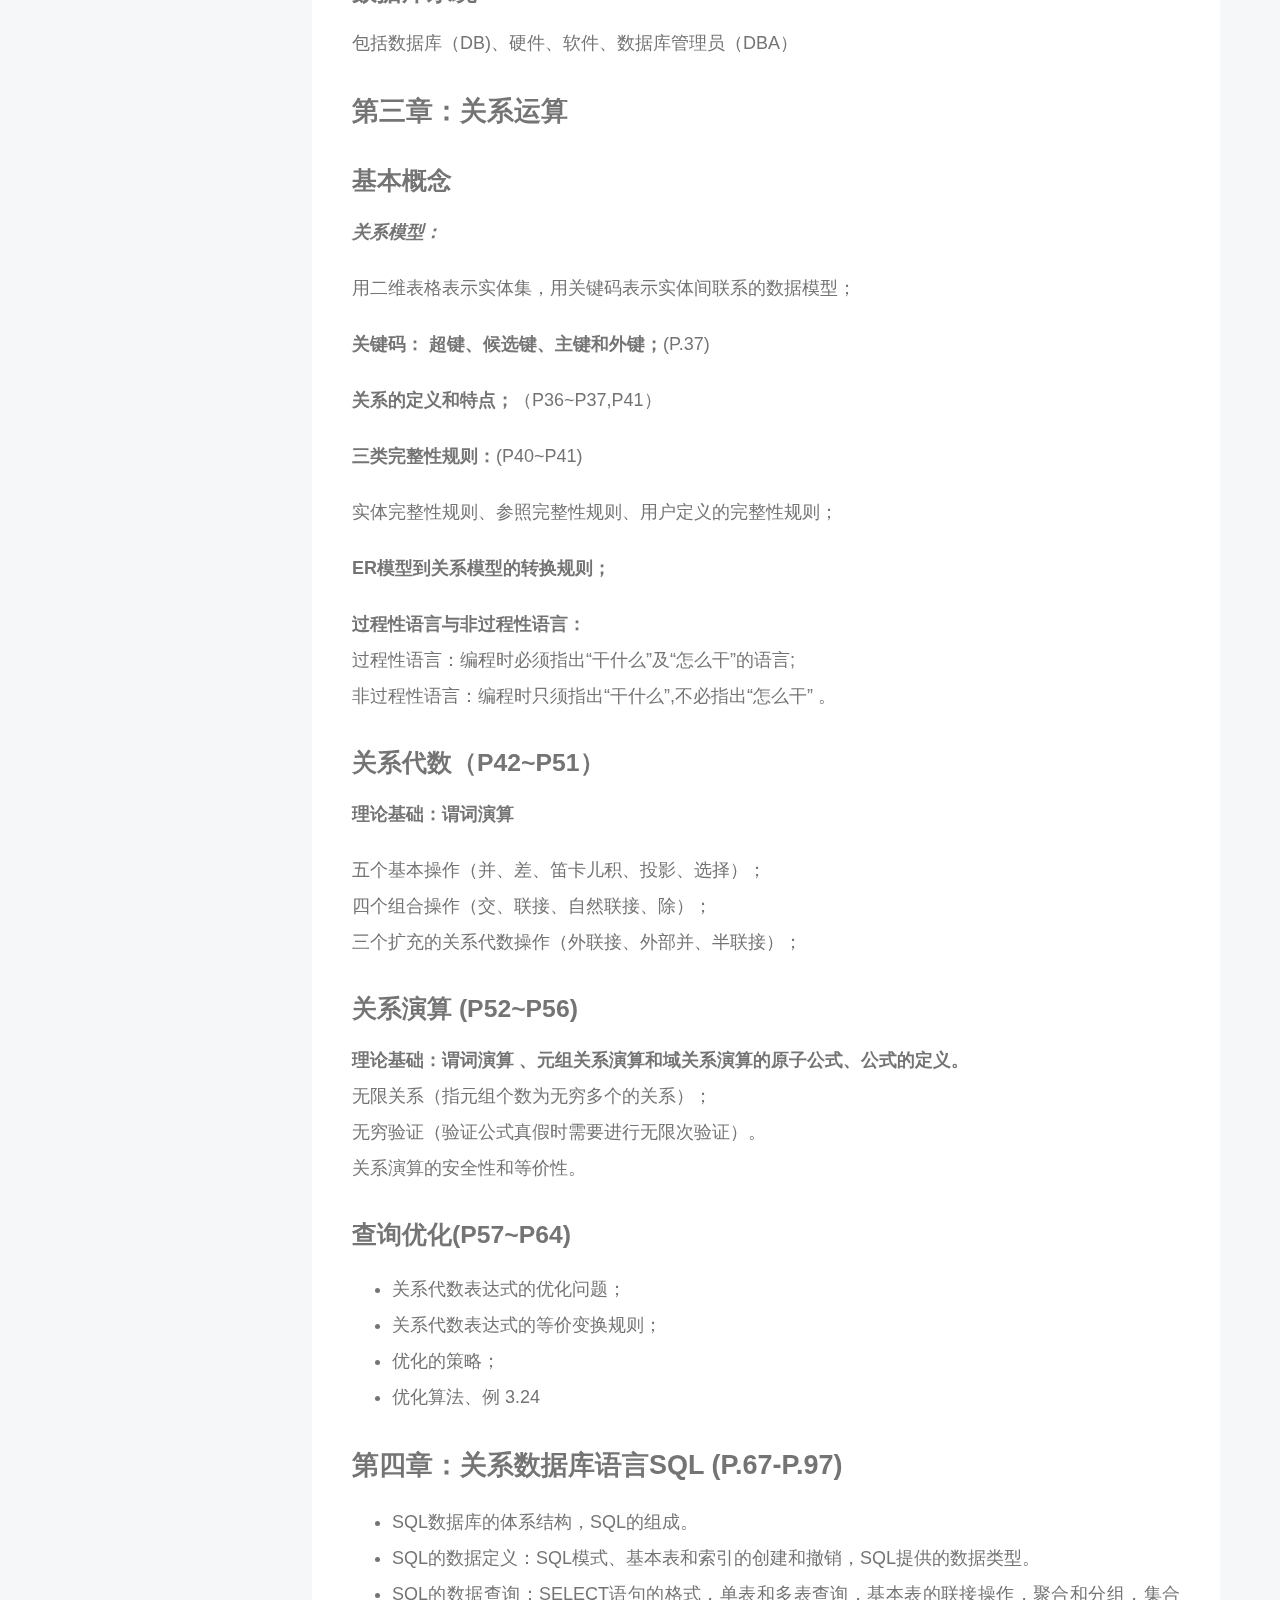
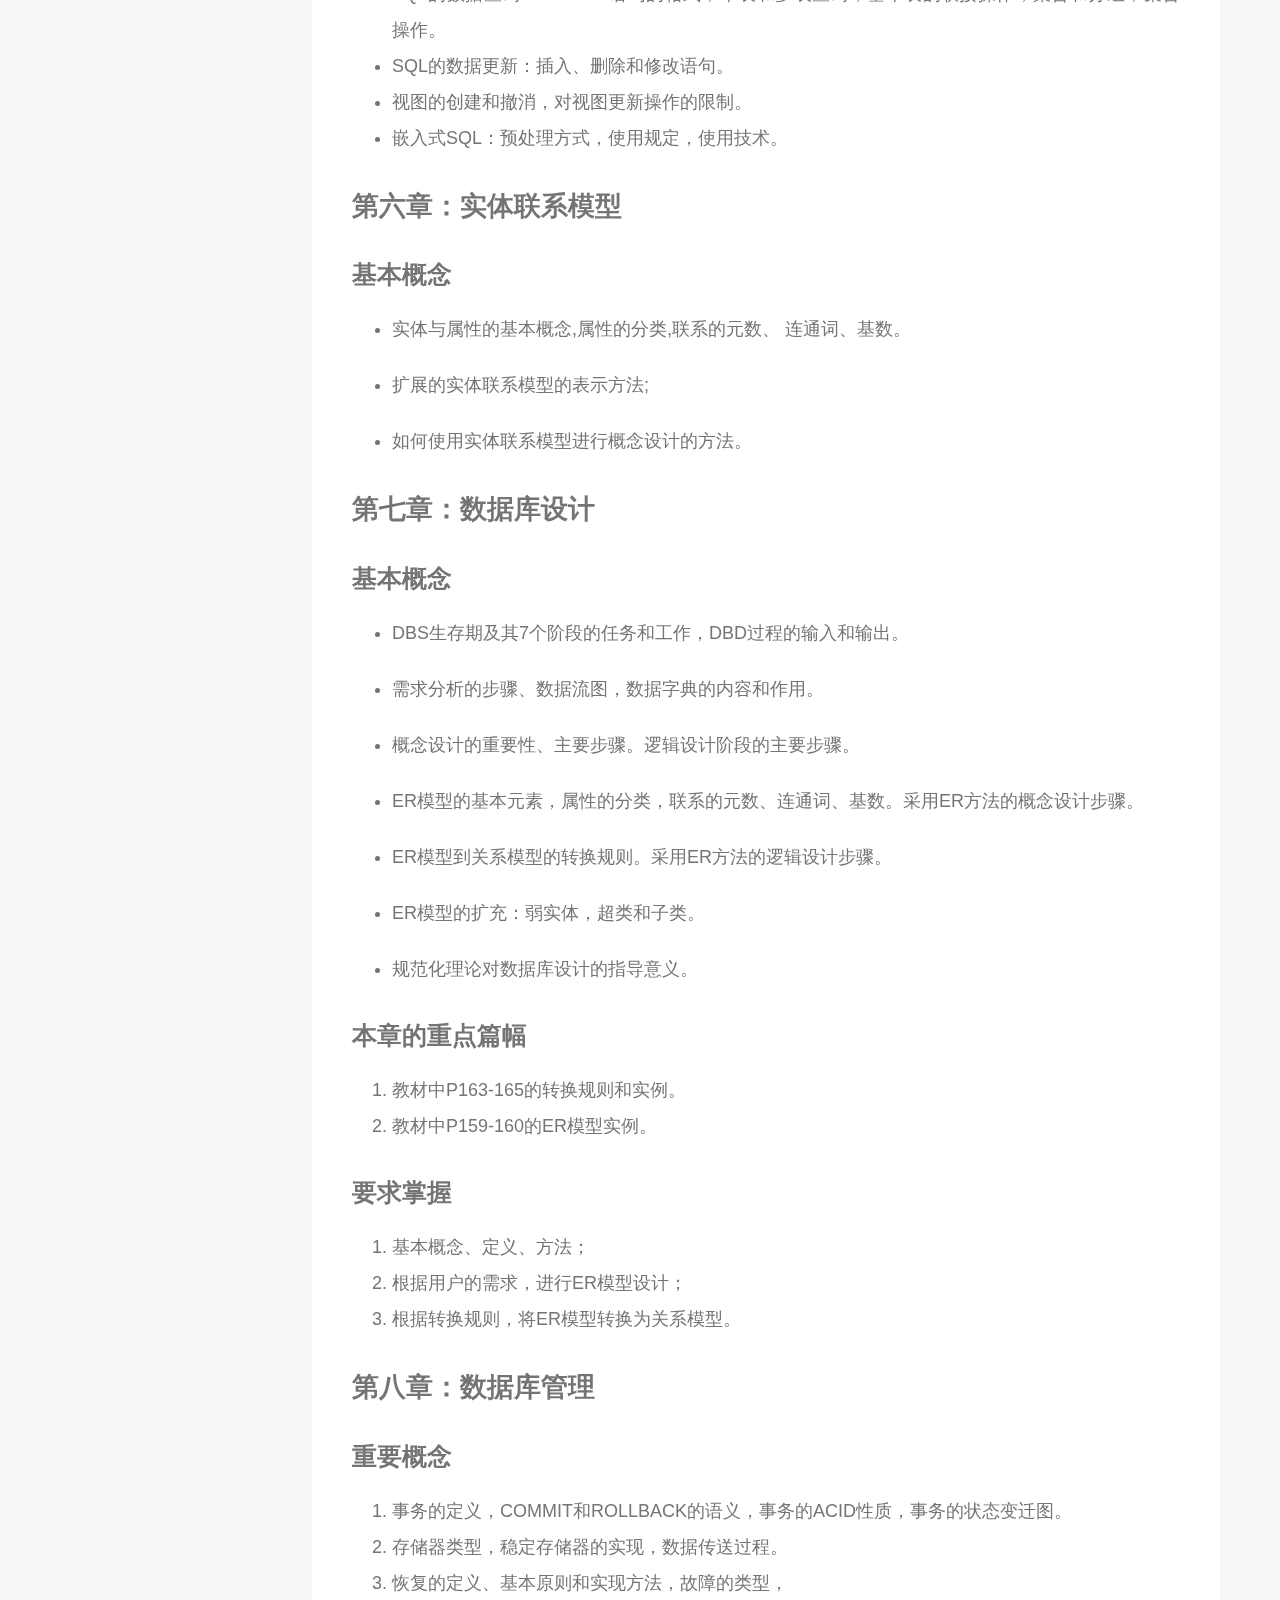
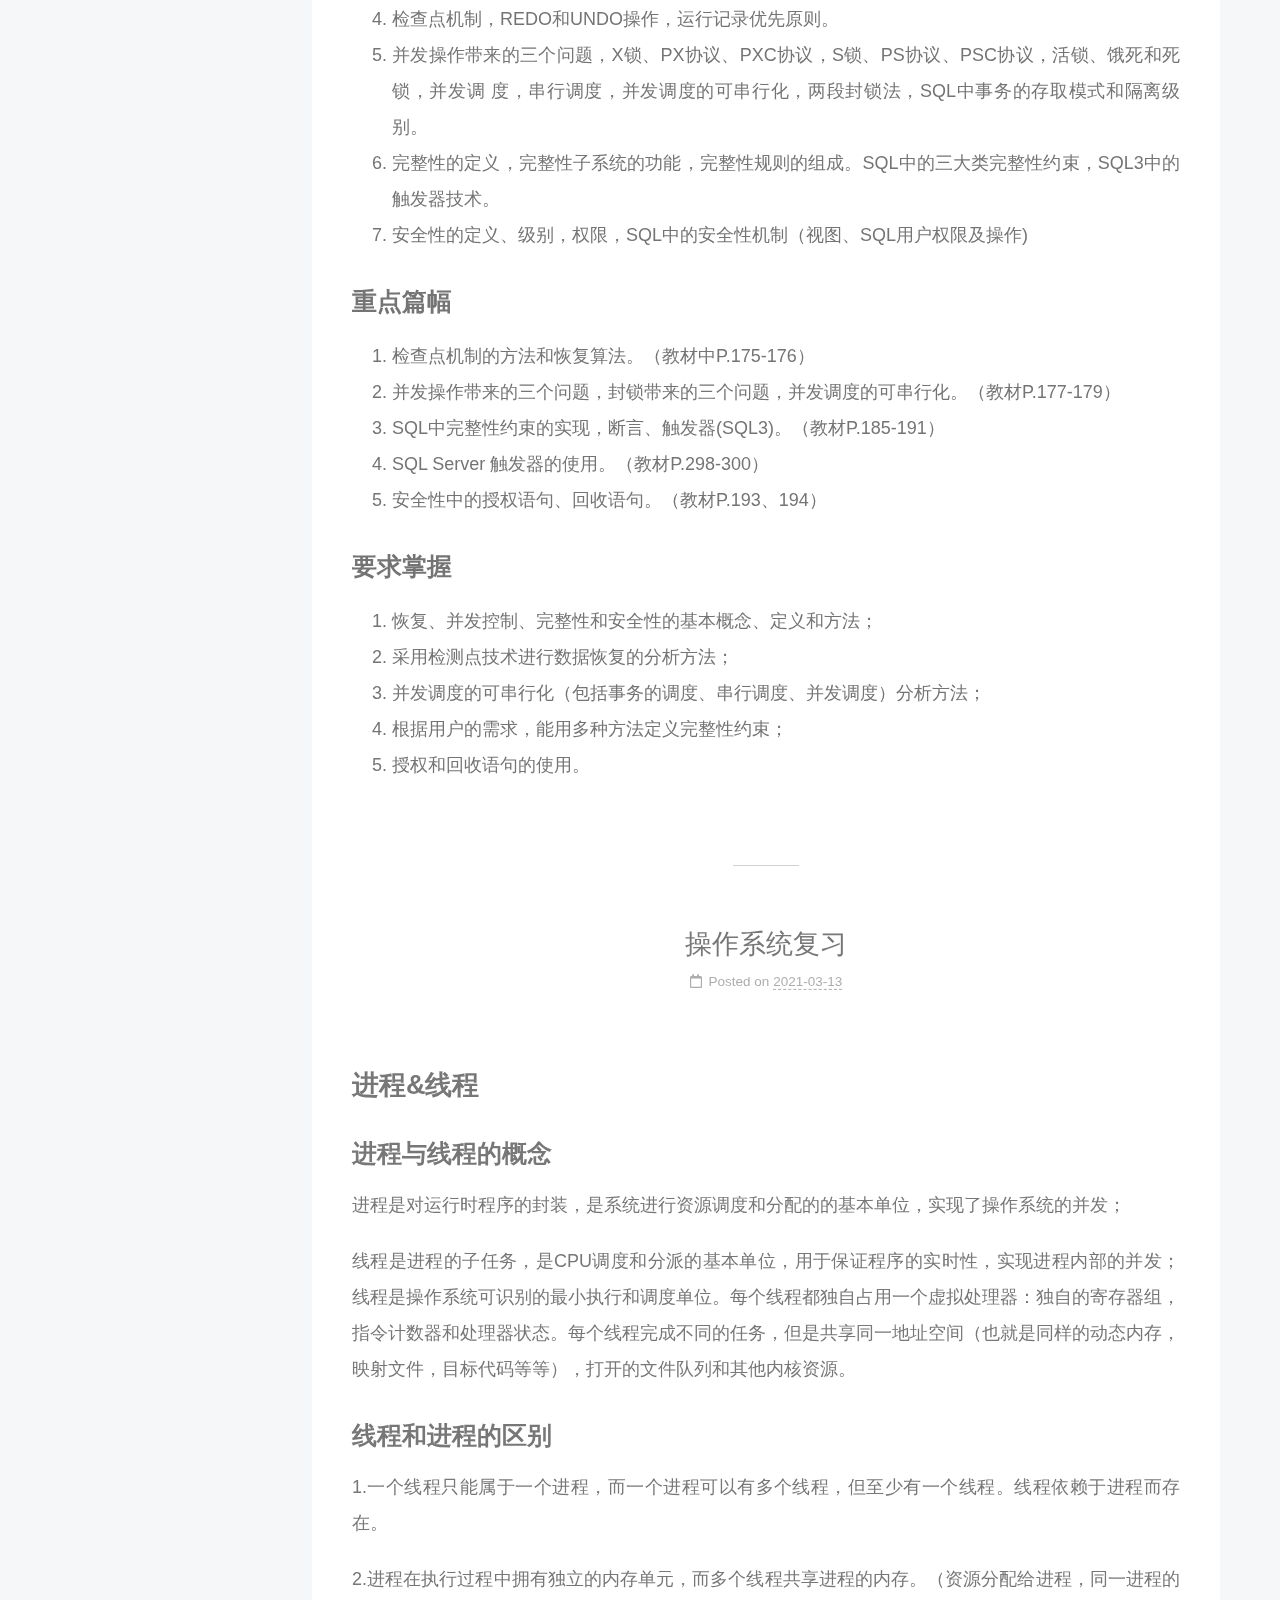
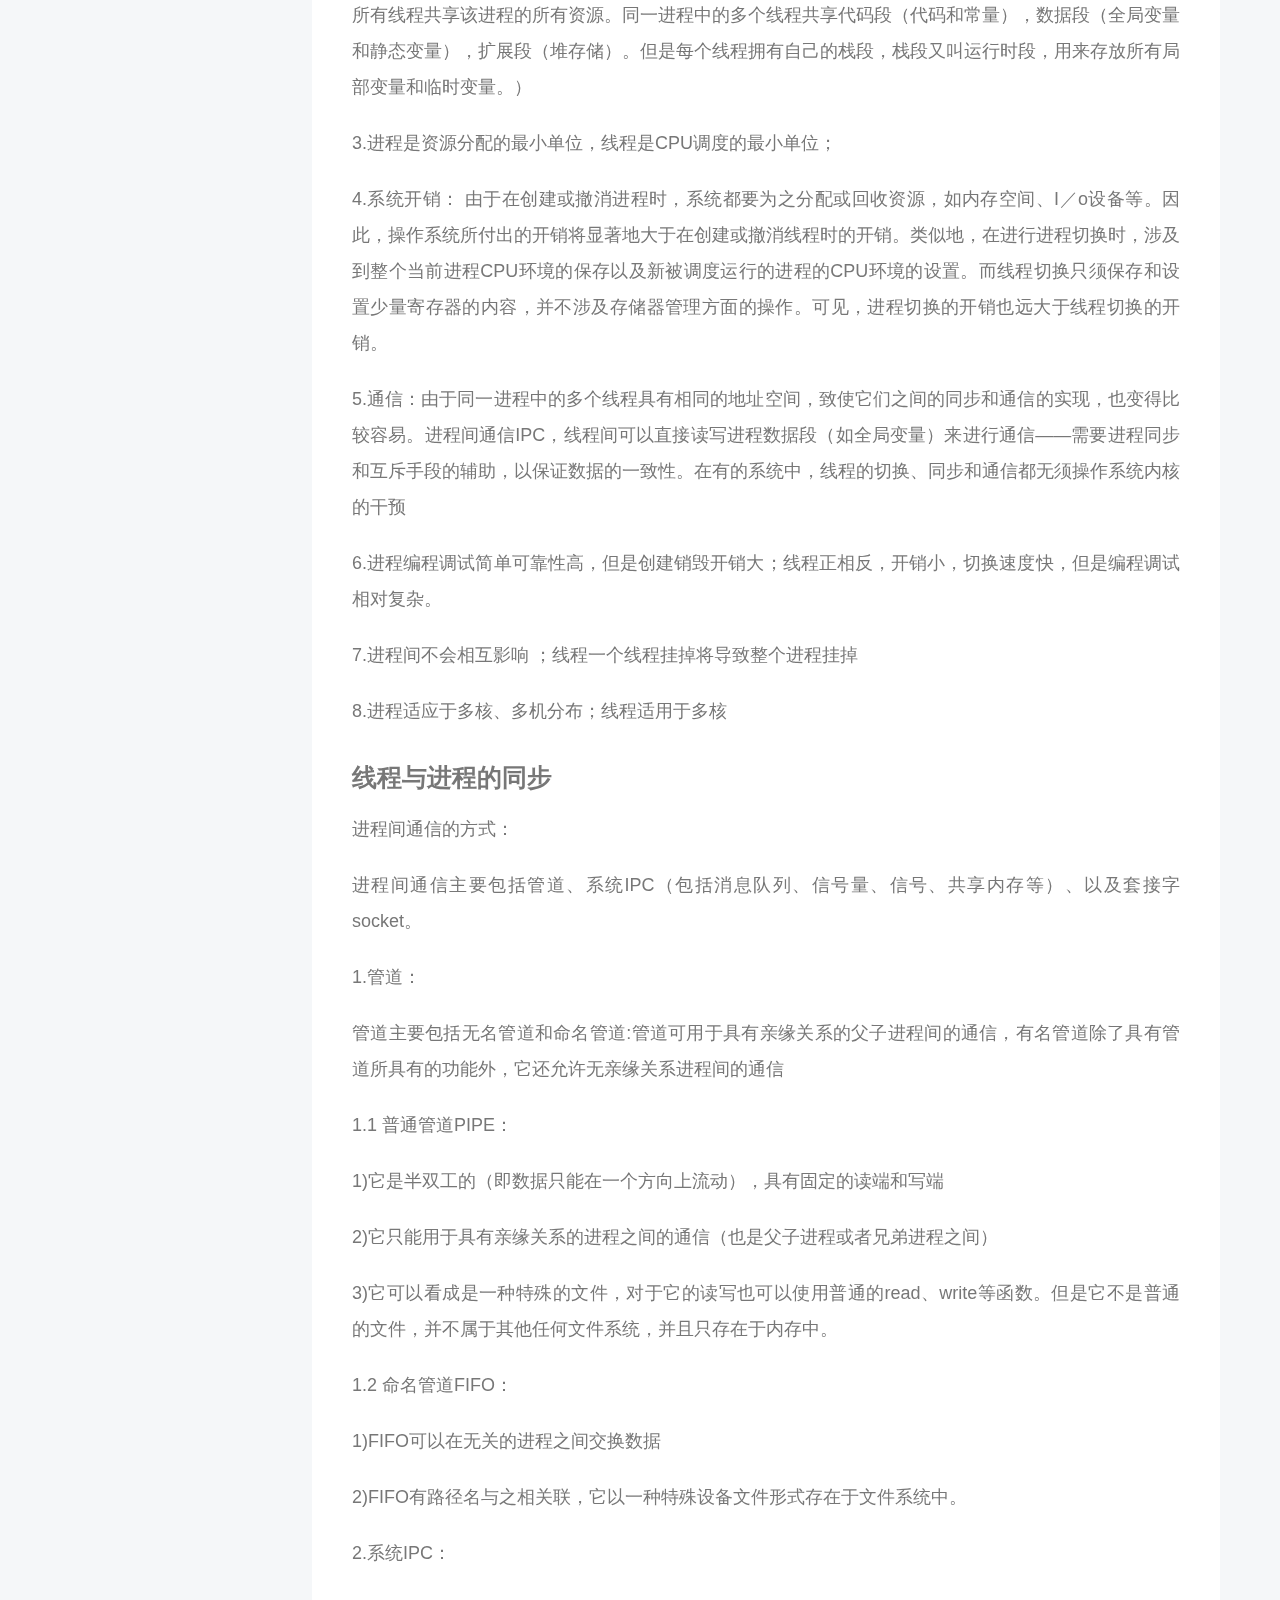
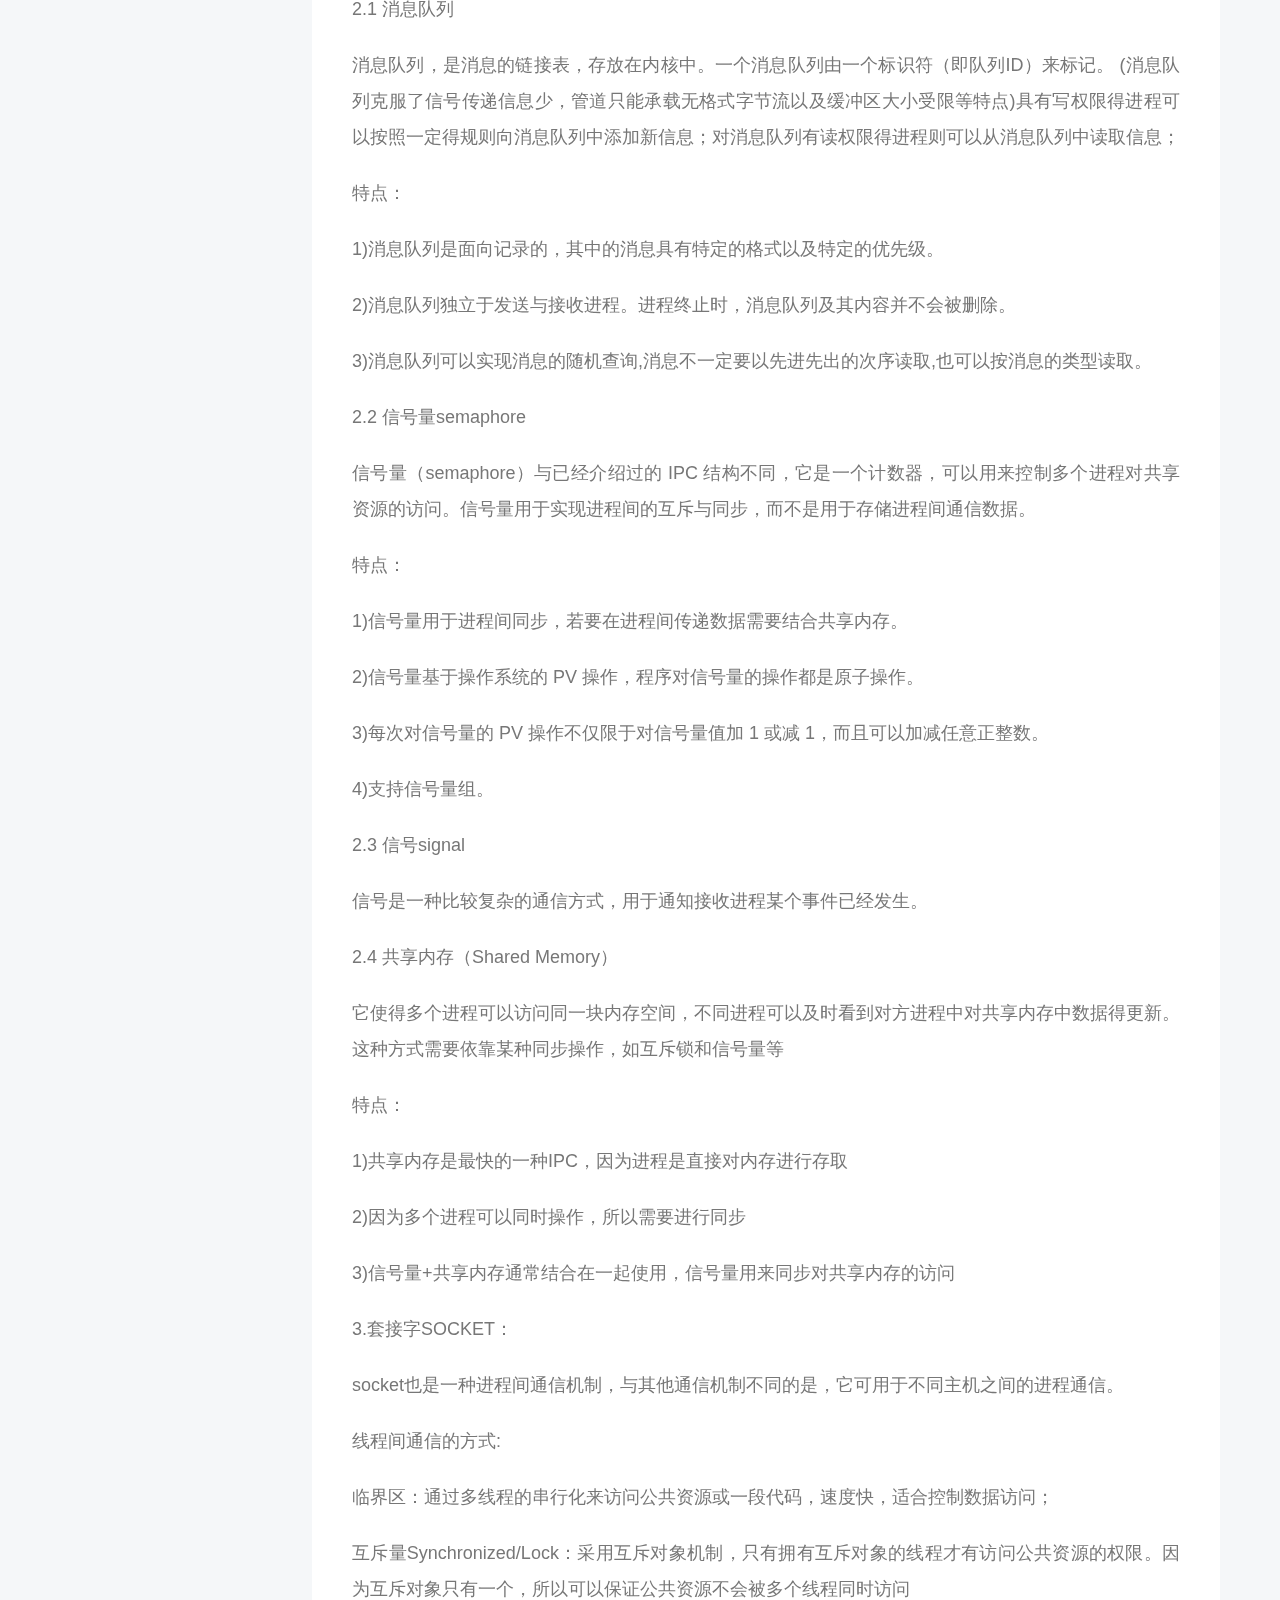
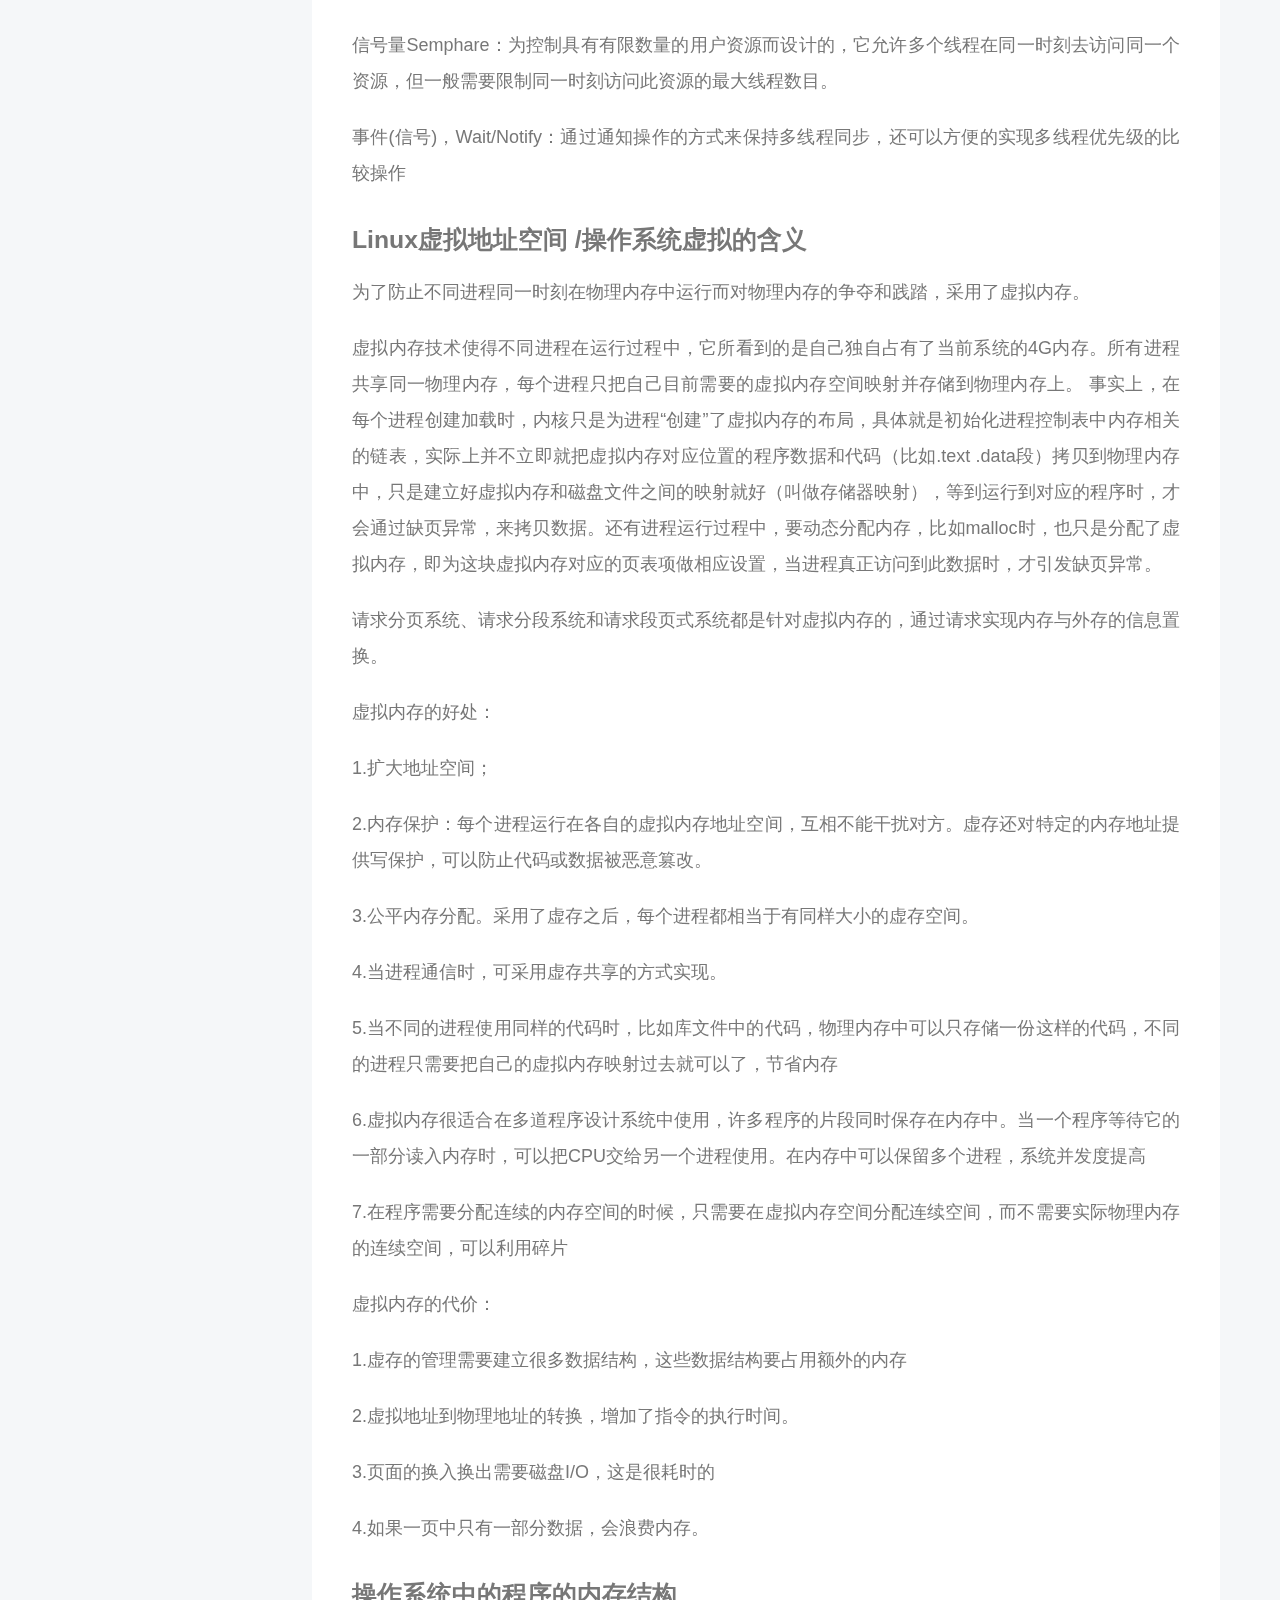
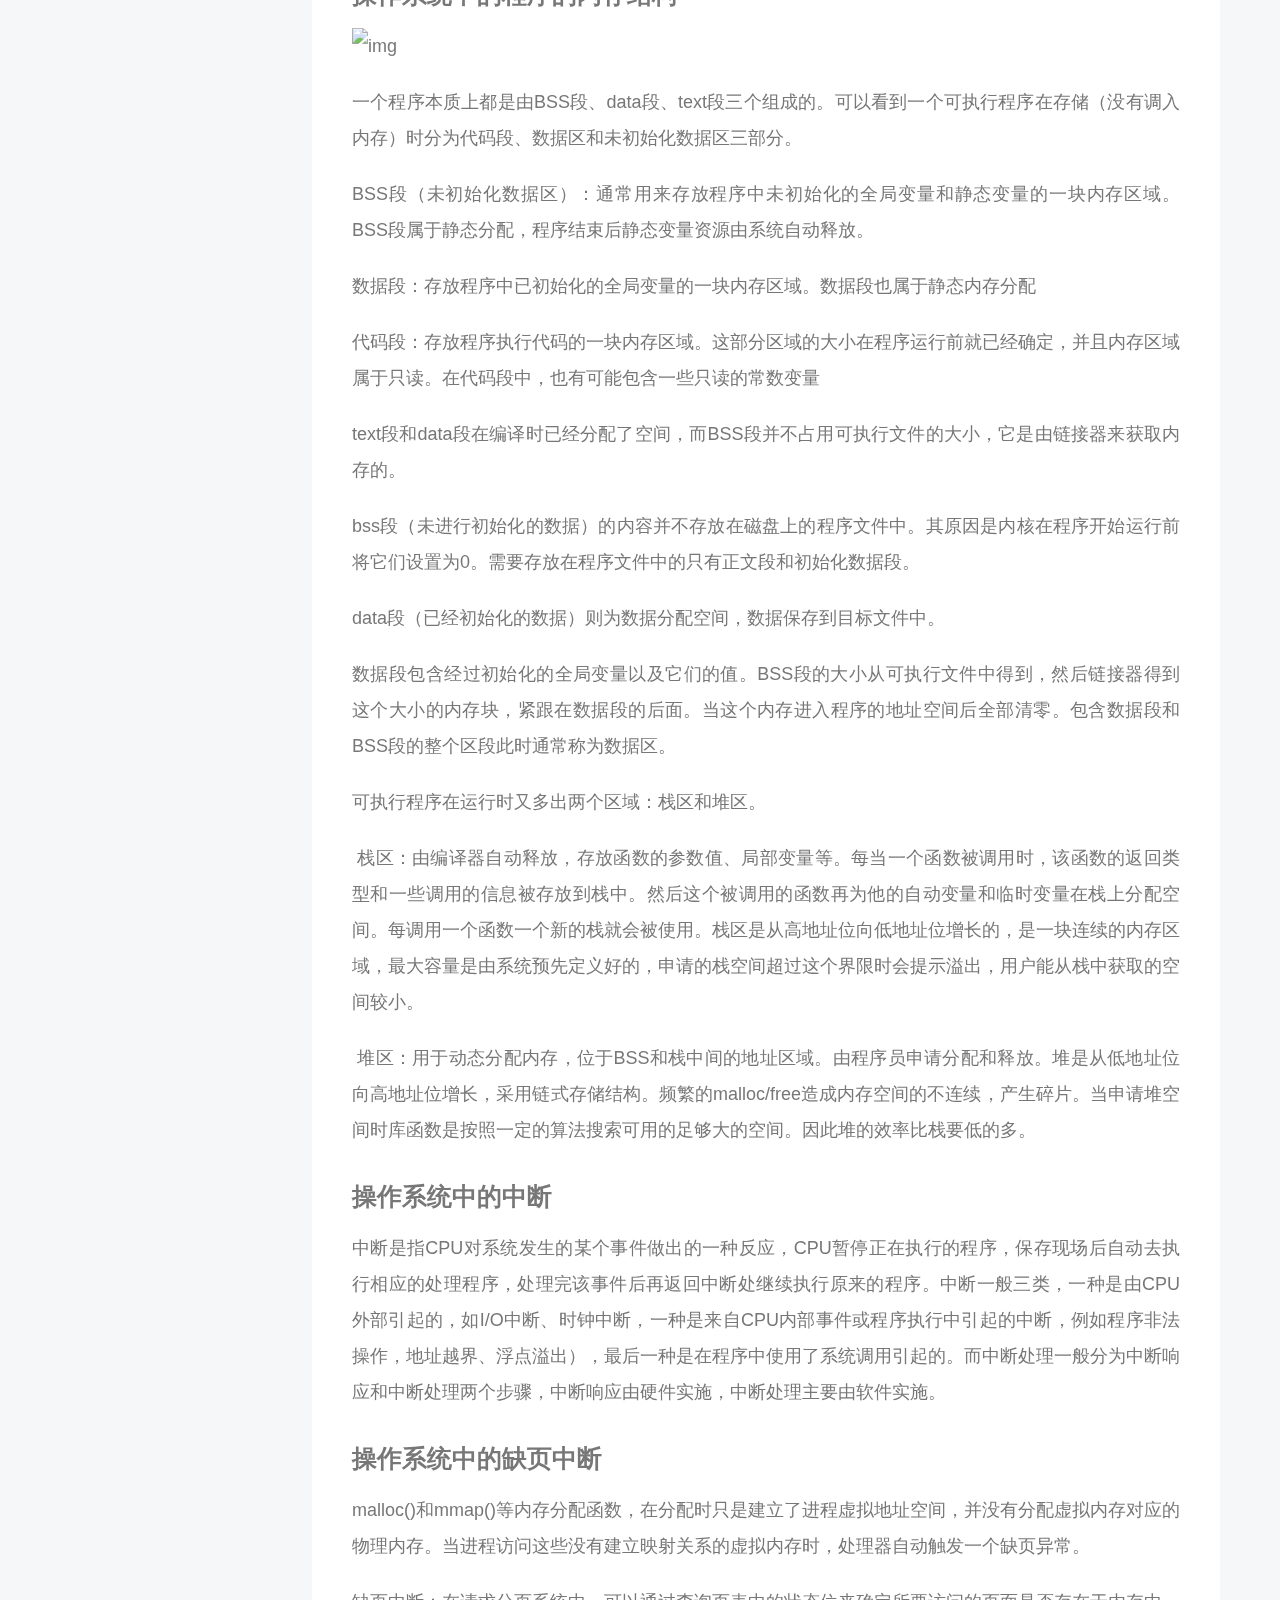
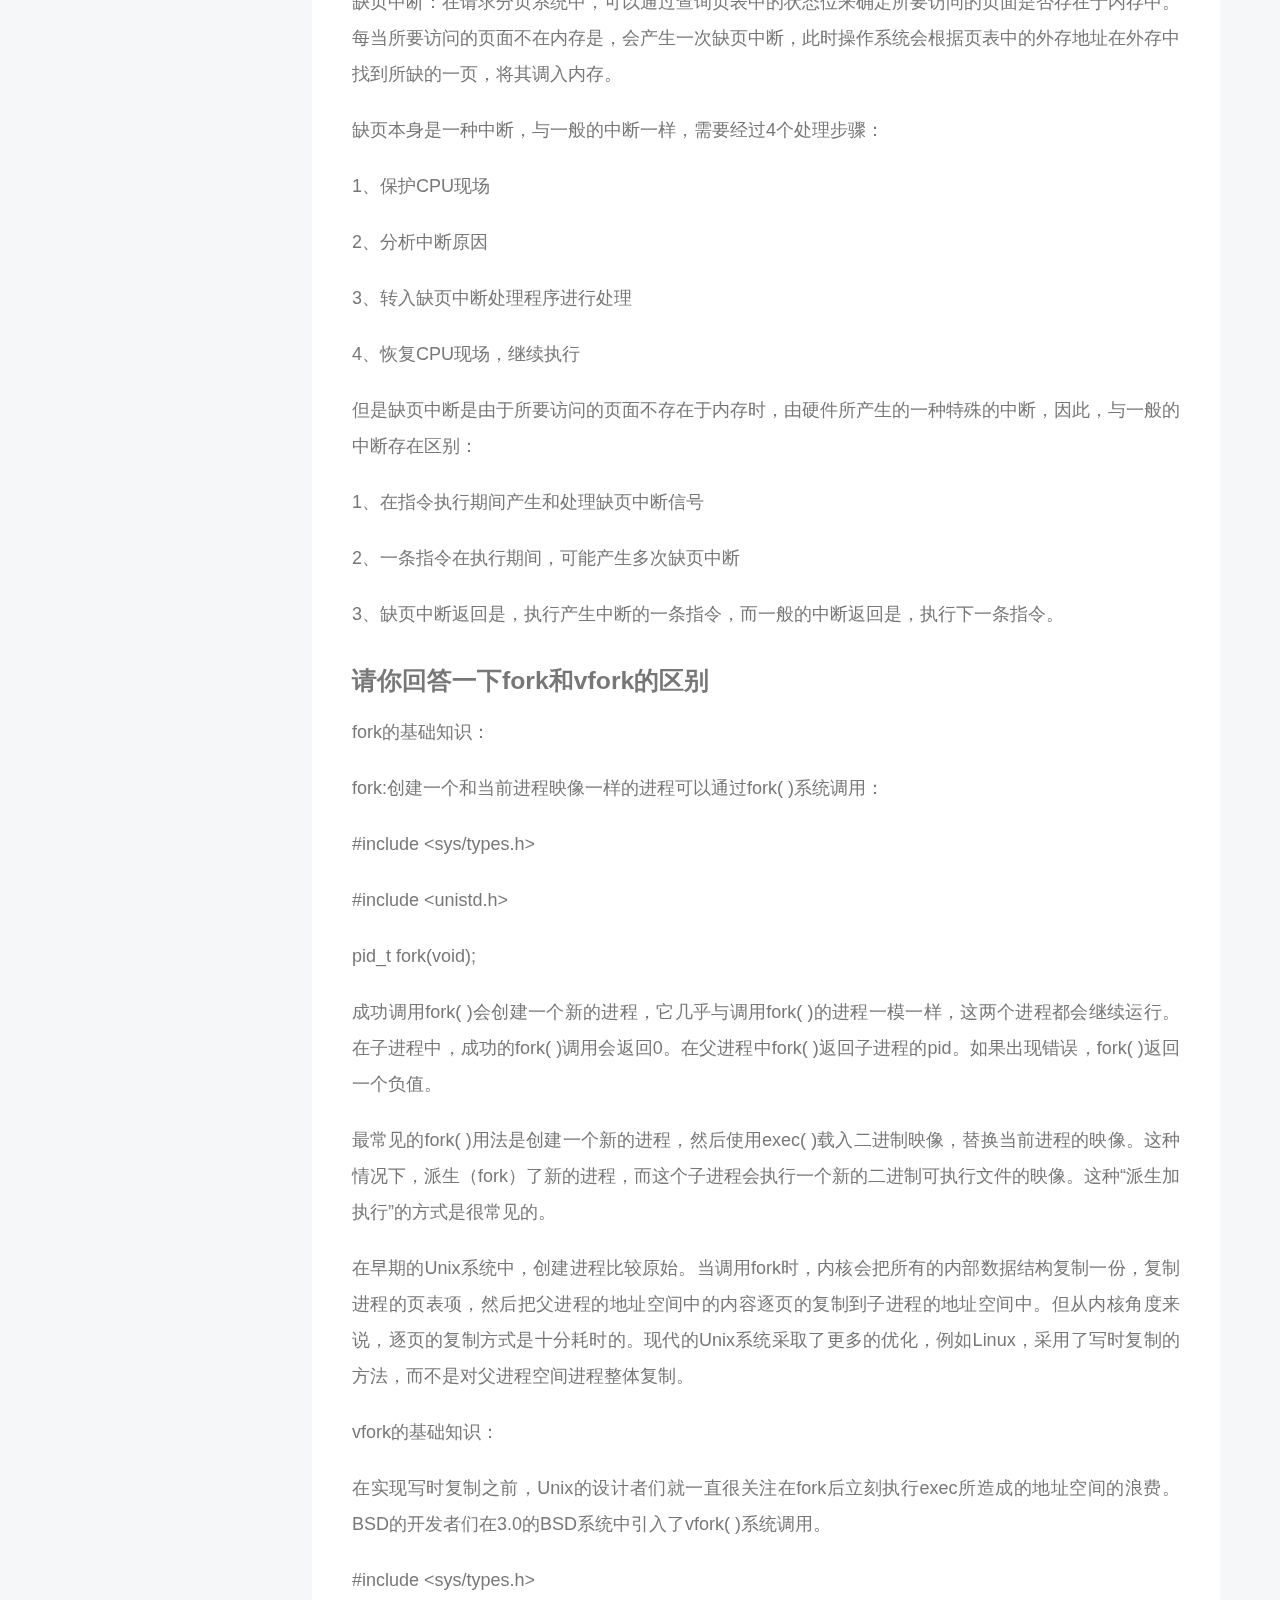
==== commit 7a1cbe69: "Site updated: 2021-03-15 16:41:57" ====
--- a/index.html
+++ b/index.html
@@ -144,6 +144,171 @@
 
           <div class="content index posts-expand">
             
+      
+  
+  
+  <article itemscope itemtype="http://schema.org/Article" class="post-block" lang="en">
+    <link itemprop="mainEntityOfPage" href="http://example.com/2021/03/15/%E6%95%B0%E6%8D%AE%E5%BA%93%E5%A4%8D%E4%B9%A0/">
+
+    <span hidden itemprop="author" itemscope itemtype="http://schema.org/Person">
+      <meta itemprop="image" content="/images/avatar.gif">
+      <meta itemprop="name" content="zsx">
+      <meta itemprop="description" content="天道酬勤">
+    </span>
+
+    <span hidden itemprop="publisher" itemscope itemtype="http://schema.org/Organization">
+      <meta itemprop="name" content="aquamarine的博客">
+    </span>
+      <header class="post-header">
+        <h2 class="post-title" itemprop="name headline">
+          
+            <a href="/2021/03/15/%E6%95%B0%E6%8D%AE%E5%BA%93%E5%A4%8D%E4%B9%A0/" class="post-title-link" itemprop="url">Untitled</a>
+        </h2>
+
+        <div class="post-meta">
+            <span class="post-meta-item">
+              <span class="post-meta-item-icon">
+                <i class="far fa-calendar"></i>
+              </span>
+              <span class="post-meta-item-text">Posted on</span>
+              
+
+              <time title="Created: 2021-03-15 16:41:13 / Modified: 16:40:46" itemprop="dateCreated datePublished" datetime="2021-03-15T16:41:13+08:00">2021-03-15</time>
+            </span>
+
+          
+
+        </div>
+      </header>
+
+    
+    
+    
+    <div class="post-body" itemprop="articleBody">
+
+      
+          <h1 id="第一章：数据库发展史"><a href="#第一章：数据库发展史" class="headerlink" title="第一章：数据库发展史"></a>第一章：数据库发展史</h1><h2 id="数据库管理技术的发展"><a href="#数据库管理技术的发展" class="headerlink" title="数据库管理技术的发展"></a>数据库管理技术的发展</h2><p>1.人工管理阶段 2.文件系统阶段 3.倒排文件系统；<br> 文件系统的缺陷（数据冗余性、数据不一致性、数据联系弱）。</p>
+<p>4.数据库阶段</p>
+<h2 id="数据库技术的产生"><a href="#数据库技术的产生" class="headerlink" title="数据库技术的产生"></a>数据库技术的产生</h2><p>进入数据库阶段的标志是20世纪60年代末的三件大事：<br>1968年IBM公司研制的IMS系统—————–典型的层次DBS;<br>1969年美国CODASYL组织 DBTG报告提出———网状DBS的概念;<br>1970年美国IBM公司的E.F.Codd发表的论文提出—关系模型的思想</p>
+<h2 id="数据库阶段的特点"><a href="#数据库阶段的特点" class="headerlink" title="数据库阶段的特点"></a>数据库阶段的特点</h2><ol>
+<li> 采用数据模型表示复杂的数据结构(数据库的三级体系结构)；</li>
+<li> 有较高的数据独立性(逻辑数据独立性、物理数据独立性)；</li>
+<li> 数据库系统为用户提供了方便的用户接口；</li>
+<li> 数据库系统提供四方面的数据控制功能：数据库的并发控制，数据库的恢复，数据的完整性，数据安全性。</li>
+<li> 对数据的操作以数据项为单位，增加了系统的灵活性。</li>
+</ol>
+<h2 id="数据库技术的术语"><a href="#数据库技术的术语" class="headerlink" title="数据库技术的术语"></a>数据库技术的术语</h2><h2 id="数据库技术的发展"><a href="#数据库技术的发展" class="headerlink" title="数据库技术的发展"></a>数据库技术的发展</h2><h1 id="第二章：数据库系统结构"><a href="#第二章：数据库系统结构" class="headerlink" title="第二章：数据库系统结构"></a>第二章：数据库系统结构</h1><h2 id="数据描述"><a href="#数据描述" class="headerlink" title="数据描述"></a>数据描述</h2><p>从事物的特性到计算机中的具体表示，分别经历了三个阶段:<br>概念设计中的数据描述（实体、属性、实体集、实体标识符）<br>逻辑设计中的数据描述（记录、字段、文件、关键码）<br>物理设计中的数据描述（位、字节、字、块、桶、卷）</p>
+<h2 id="数据联系的描述"><a href="#数据联系的描述" class="headerlink" title="数据联系的描述"></a>数据联系的描述</h2><p>联系的元数：与一个联系有关的实体集的个数<br>联系的类型： 一对一（1：1）、 一对多（1：n）、多对多（m：n）</p>
+<h2 id="数据模型"><a href="#数据模型" class="headerlink" title="数据模型"></a>数据模型</h2><p><strong>现实世界 –&gt; 概念设计 –&gt; (概念数据模型)信息世界 –&gt; 逻辑设计 –&gt; （逻辑数据模型）机器世界</strong></p>
+<h3 id="概念数据模型"><a href="#概念数据模型" class="headerlink" title="概念数据模型"></a>概念数据模型</h3><p>是按用户的观点对数据建模，强调其语义表达能力。</p>
+<h3 id="逻辑数据模型"><a href="#逻辑数据模型" class="headerlink" title="逻辑数据模型"></a><strong>逻辑数据模型</strong></h3><p>面向数据库逻辑结构的模型。包含：数据结构、数据操作和数据完整性约束。<br><strong>数据结构</strong>是指对实体类型和实体间联系的表达和实现；<br><strong>数据操作</strong>是指对数据库的检索和更新（包括插入、删除、修改）两类操作的实现；<br><strong>数据完整性约束</strong>给出数据及其联系应具有的制约和依赖规则。</p>
+<p><strong>逻辑数据模型主要有：</strong><br><strong>层次模型：</strong>用树型结构来表示实体类型及实体之间联系的模型称为层次模型。（数据之间的联系通过指针实现）<br><strong>网状模型：</strong>用有向图结构表示实体类型及实体间联系的模型称为网状模型。（数据之间的联系通过指针实现）<br><strong>关系模型：</strong>用二维表格结构来表示实体集。(数据之间的联系 是通过外键和主键间联系实现的 即：公共属性…）<br><strong>面向对象模型：</strong>数据之间嵌套、递归联系是通过对象标识符实现的</p>
+<h3 id="实体联系模型（ER模型）—一种著名概念数据模型"><a href="#实体联系模型（ER模型）—一种著名概念数据模型" class="headerlink" title="实体联系模型（ER模型）—一种著名概念数据模型"></a>实体联系模型（ER模型）—一种著名概念数据模型</h3><p> <strong>矩形框</strong>：表示实体类型;<br> <strong>菱形框</strong>：表示联系类型（实体间的联系）;<br> <strong>椭圆形框</strong>：表示实体类型和联系类型的属性;<br> <strong>用直线连接</strong>：实体与属性；联系与属性；实体与实体；</p>
+<h2 id="数据库的体系结构"><a href="#数据库的体系结构" class="headerlink" title="数据库的体系结构"></a>数据库的体系结构</h2><p><strong>三级模式结构：</strong>外部级、概念级、内部级</p>
+<p><strong>三级结构和两级映象：</strong>概念模式、外模式、内模式、模式/内模式映像、外模式/模式映像</p>
+<p><strong>两级数据独立性:</strong>  物理数据独立性、逻辑数据独立性</p>
+<p><strong>用户和用户界面</strong></p>
+<h2 id="数据库管理系统"><a href="#数据库管理系统" class="headerlink" title="数据库管理系统"></a>数据库管理系统</h2><p>**DBMS的主要功能:**定义功能、操纵功能、保护功能、维护功能、数据字典。</p>
+<p><strong>从模块结构来观察，DBMS由两大部分组成：</strong>查询处理器和存储管理器。</p>
+<p>查询处理器有四个主要成分：DDL编译器，DML编译器，嵌入式DML的预编译器及查询运行核心程序。</p>
+<p>存储管理器有四个主要成分：权限和完整性管理器，事务管理器，文件管理器及缓冲区管理器。</p>
+<h2 id="数据库系统"><a href="#数据库系统" class="headerlink" title="数据库系统"></a>数据库系统</h2><p>包括数据库（DB)、硬件、软件、数据库管理员（DBA）</p>
+<h1 id="第三章：关系运算"><a href="#第三章：关系运算" class="headerlink" title="第三章：关系运算"></a>第三章：关系运算</h1><h2 id="基本概念"><a href="#基本概念" class="headerlink" title="基本概念"></a>基本概念</h2><p><em><strong>关系模型：</strong></em></p>
+<p>用二维表格表示实体集，用关键码表示实体间联系的数据模型；</p>
+<p><strong>关键码： 超键、候选键、主键和外键；</strong>(P.37)</p>
+<p><strong>关系的定义和特点；</strong>（P36~P37,P41）</p>
+<p><strong>三类完整性规则：</strong>(P40~P41)</p>
+<p>实体完整性规则、参照完整性规则、用户定义的完整性规则；</p>
+<p><strong>ER模型到关系模型的转换规则；</strong></p>
+<p><strong>过程性语言与非过程性语言：</strong><br> 过程性语言：编程时必须指出“干什么”及“怎么干”的语言;<br> 非过程性语言：编程时只须指出“干什么”,不必指出“怎么干” 。</p>
+<h2 id="关系代数（P42-P51）"><a href="#关系代数（P42-P51）" class="headerlink" title="关系代数（P42~P51）"></a>关系代数（P42~P51）</h2><p><strong>理论基础：谓词演算</strong> </p>
+<p>五个基本操作（并、差、笛卡儿积、投影、选择）；<br>四个组合操作（交、联接、自然联接、除）；<br>三个扩充的关系代数操作（外联接、外部并、半联接）；</p>
+<h2 id="关系演算-P52-P56"><a href="#关系演算-P52-P56" class="headerlink" title="关系演算 (P52~P56)"></a>关系演算 (P52~P56)</h2><p><strong>理论基础：谓词演算 、元组关系演算和域关系演算的原子公式、公式的定义。</strong><br>无限关系（指元组个数为无穷多个的关系）；<br>无穷验证（验证公式真假时需要进行无限次验证）。<br>关系演算的安全性和等价性。</p>
+<h2 id="查询优化-P57-P64"><a href="#查询优化-P57-P64" class="headerlink" title="查询优化(P57~P64)"></a>查询优化(P57~P64)</h2><ul>
+<li>关系代数表达式的优化问题；</li>
+<li>关系代数表达式的等价变换规则；</li>
+<li>优化的策略；</li>
+<li>优化算法、例 3.24</li>
+</ul>
+<h1 id="第四章：关系数据库语言SQL-P-67-P-97"><a href="#第四章：关系数据库语言SQL-P-67-P-97" class="headerlink" title="第四章：关系数据库语言SQL (P.67-P.97)"></a>第四章：关系数据库语言SQL (P.67-P.97)</h1><ul>
+<li>SQL数据库的体系结构，SQL的组成。</li>
+<li>SQL的数据定义：SQL模式、基本表和索引的创建和撤销，SQL提供的数据类型。</li>
+<li>SQL的数据查询：SELECT语句的格式，单表和多表查询，基本表的联接操作，聚合和分组，集合操作。  </li>
+<li>SQL的数据更新：插入、删除和修改语句。</li>
+<li>视图的创建和撤消，对视图更新操作的限制。</li>
+<li>嵌入式SQL：预处理方式，使用规定，使用技术。   </li>
+</ul>
+<h1 id="第六章：实体联系模型"><a href="#第六章：实体联系模型" class="headerlink" title="第六章：实体联系模型"></a>第六章：实体联系模型</h1><h2 id="基本概念-1"><a href="#基本概念-1" class="headerlink" title="基本概念"></a>基本概念</h2><ul>
+<li><p>实体与属性的基本概念,属性的分类,联系的元数、 连通词、基数。</p>
+</li>
+<li><p>扩展的实体联系模型的表示方法;</p>
+</li>
+<li><p>如何使用实体联系模型进行概念设计的方法。</p>
+</li>
+</ul>
+<h1 id="第七章：数据库设计"><a href="#第七章：数据库设计" class="headerlink" title="第七章：数据库设计"></a>第七章：数据库设计</h1><h2 id="基本概念-2"><a href="#基本概念-2" class="headerlink" title="基本概念"></a>基本概念</h2><ul>
+<li><p>DBS生存期及其7个阶段的任务和工作，DBD过程的输入和输出。</p>
+</li>
+<li><p>需求分析的步骤、数据流图，数据字典的内容和作用。</p>
+</li>
+<li><p>概念设计的重要性、主要步骤。逻辑设计阶段的主要步骤。</p>
+</li>
+<li><p>ER模型的基本元素，属性的分类，联系的元数、连通词、基数。采用ER方法的概念设计步骤。</p>
+</li>
+<li><p>ER模型到关系模型的转换规则。采用ER方法的逻辑设计步骤。</p>
+</li>
+<li><p>ER模型的扩充：弱实体，超类和子类。</p>
+</li>
+<li><p>规范化理论对数据库设计的指导意义。</p>
+</li>
+</ul>
+<h2 id="本章的重点篇幅"><a href="#本章的重点篇幅" class="headerlink" title="本章的重点篇幅"></a>本章的重点篇幅</h2><ol>
+<li>教材中P163-165的转换规则和实例。</li>
+<li>教材中P159-160的ER模型实例。</li>
+</ol>
+<h2 id="要求掌握"><a href="#要求掌握" class="headerlink" title="要求掌握"></a>要求掌握</h2><ol>
+<li>基本概念、定义、方法；</li>
+<li>根据用户的需求，进行ER模型设计；</li>
+<li>根据转换规则，将ER模型转换为关系模型。 </li>
+</ol>
+<h1 id="第八章：数据库管理"><a href="#第八章：数据库管理" class="headerlink" title="第八章：数据库管理"></a>第八章：数据库管理</h1><h2 id="重要概念"><a href="#重要概念" class="headerlink" title="重要概念"></a>重要概念</h2><ol>
+<li>事务的定义，COMMIT和ROLLBACK的语义，事务的ACID性质，事务的状态变迁图。</li>
+<li>存储器类型，稳定存储器的实现，数据传送过程。</li>
+<li>恢复的定义、基本原则和实现方法，故障的类型，</li>
+<li>检查点机制，REDO和UNDO操作，运行记录优先原则。</li>
+<li>并发操作带来的三个问题，X锁、PX协议、PXC协议，S锁、PS协议、PSC协议，活锁、饿死和死锁，并发调   度，串行调度，并发调度的可串行化，两段封锁法，SQL中事务的存取模式和隔离级别。</li>
+<li>完整性的定义，完整性子系统的功能，完整性规则的组成。SQL中的三大类完整性约束，SQL3中的触发器技术。</li>
+<li>安全性的定义、级别，权限，SQL中的安全性机制（视图、SQL用户权限及操作)</li>
+</ol>
+<h2 id="重点篇幅"><a href="#重点篇幅" class="headerlink" title="重点篇幅"></a>重点篇幅</h2><ol>
+<li>检查点机制的方法和恢复算法。（教材中P.175-176）</li>
+<li>并发操作带来的三个问题，封锁带来的三个问题，并发调度的可串行化。（教材P.177-179）</li>
+<li>SQL中完整性约束的实现，断言、触发器(SQL3)。（教材P.185-191）</li>
+<li>SQL Server 触发器的使用。（教材P.298-300） </li>
+<li>安全性中的授权语句、回收语句。（教材P.193、194）</li>
+</ol>
+<h2 id="要求掌握-1"><a href="#要求掌握-1" class="headerlink" title="要求掌握"></a>要求掌握</h2><ol>
+<li>恢复、并发控制、完整性和安全性的基本概念、定义和方法；</li>
+<li>采用检测点技术进行数据恢复的分析方法；</li>
+<li>并发调度的可串行化（包括事务的调度、串行调度、并发调度）分析方法；</li>
+<li>根据用户的需求，能用多种方法定义完整性约束；</li>
+<li>授权和回收语句的使用。</li>
+</ol>
+
+      
+    </div>
+
+    
+    
+    
+      <footer class="post-footer">
+        <div class="post-eof"></div>
+      </footer>
+  </article>
+  
+  
+  
+
       
   
   
@@ -606,7 +771,7 @@
       <div class="site-state-item site-state-posts">
           <a href="/archives/">
         
-          <span class="site-state-item-count">2</span>
+          <span class="site-state-item-count">3</span>
           <span class="site-state-item-name">posts</span>
         </a>
       </div>
--- a/css/main.css
+++ b/css/main.css
@@ -1168,7 +1168,7 @@
 }
 .links-of-author a::before,
 .links-of-author span.exturl::before {
-  background: #f498ff;
+  background: #ff16ff;
   border-radius: 50%;
   content: ' ';
   display: inline-block;
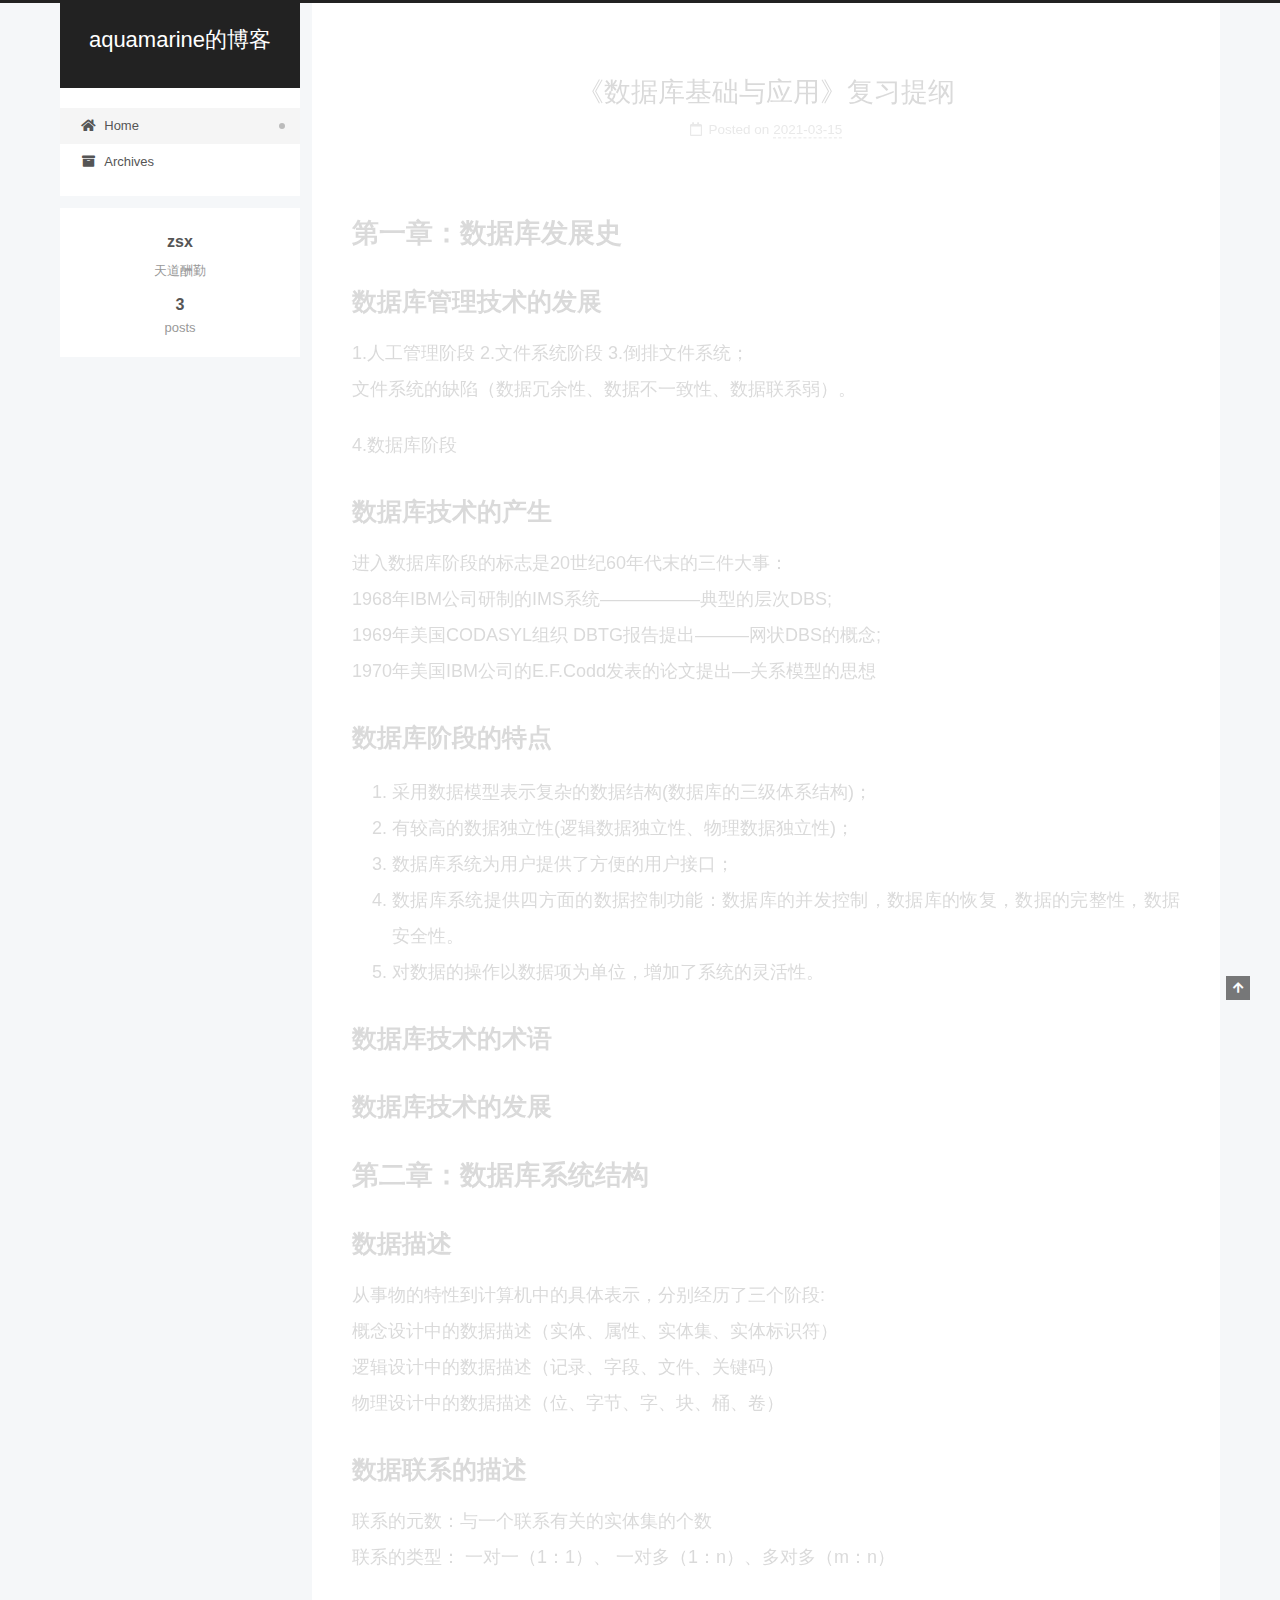
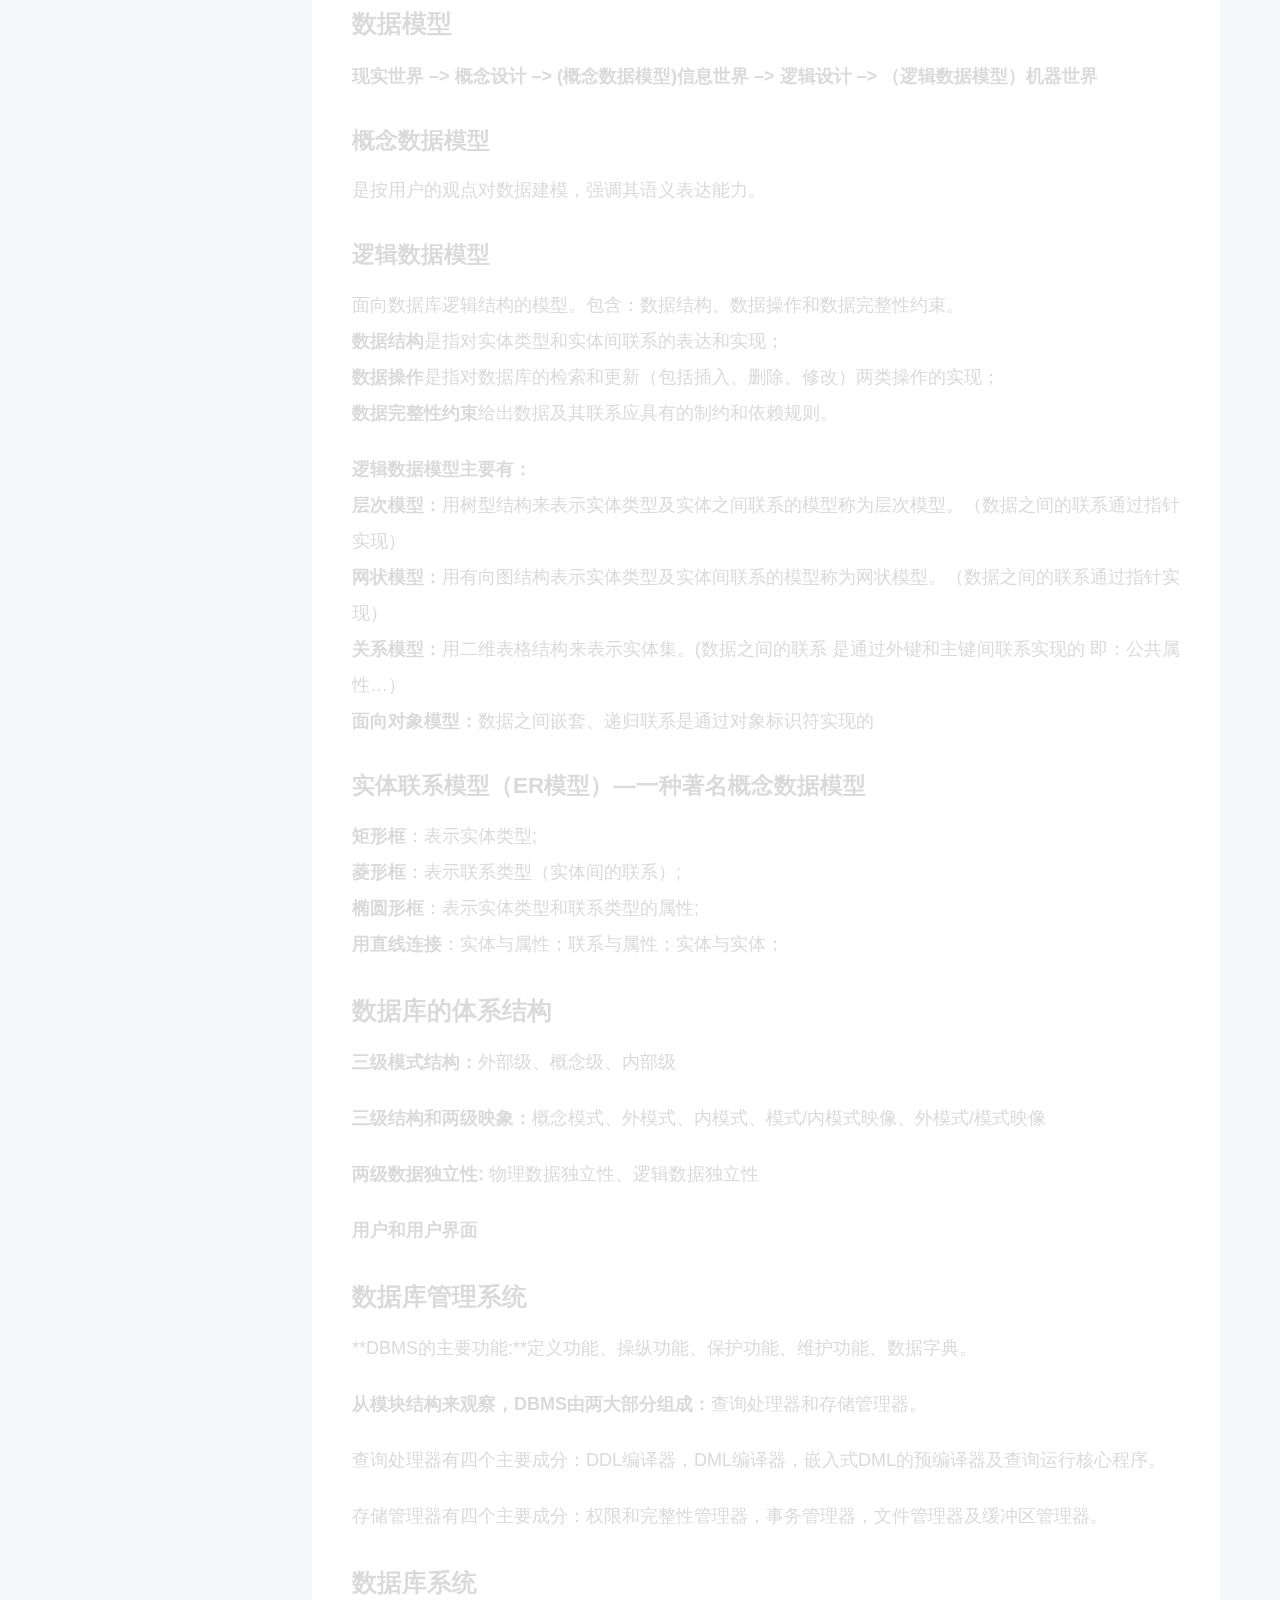
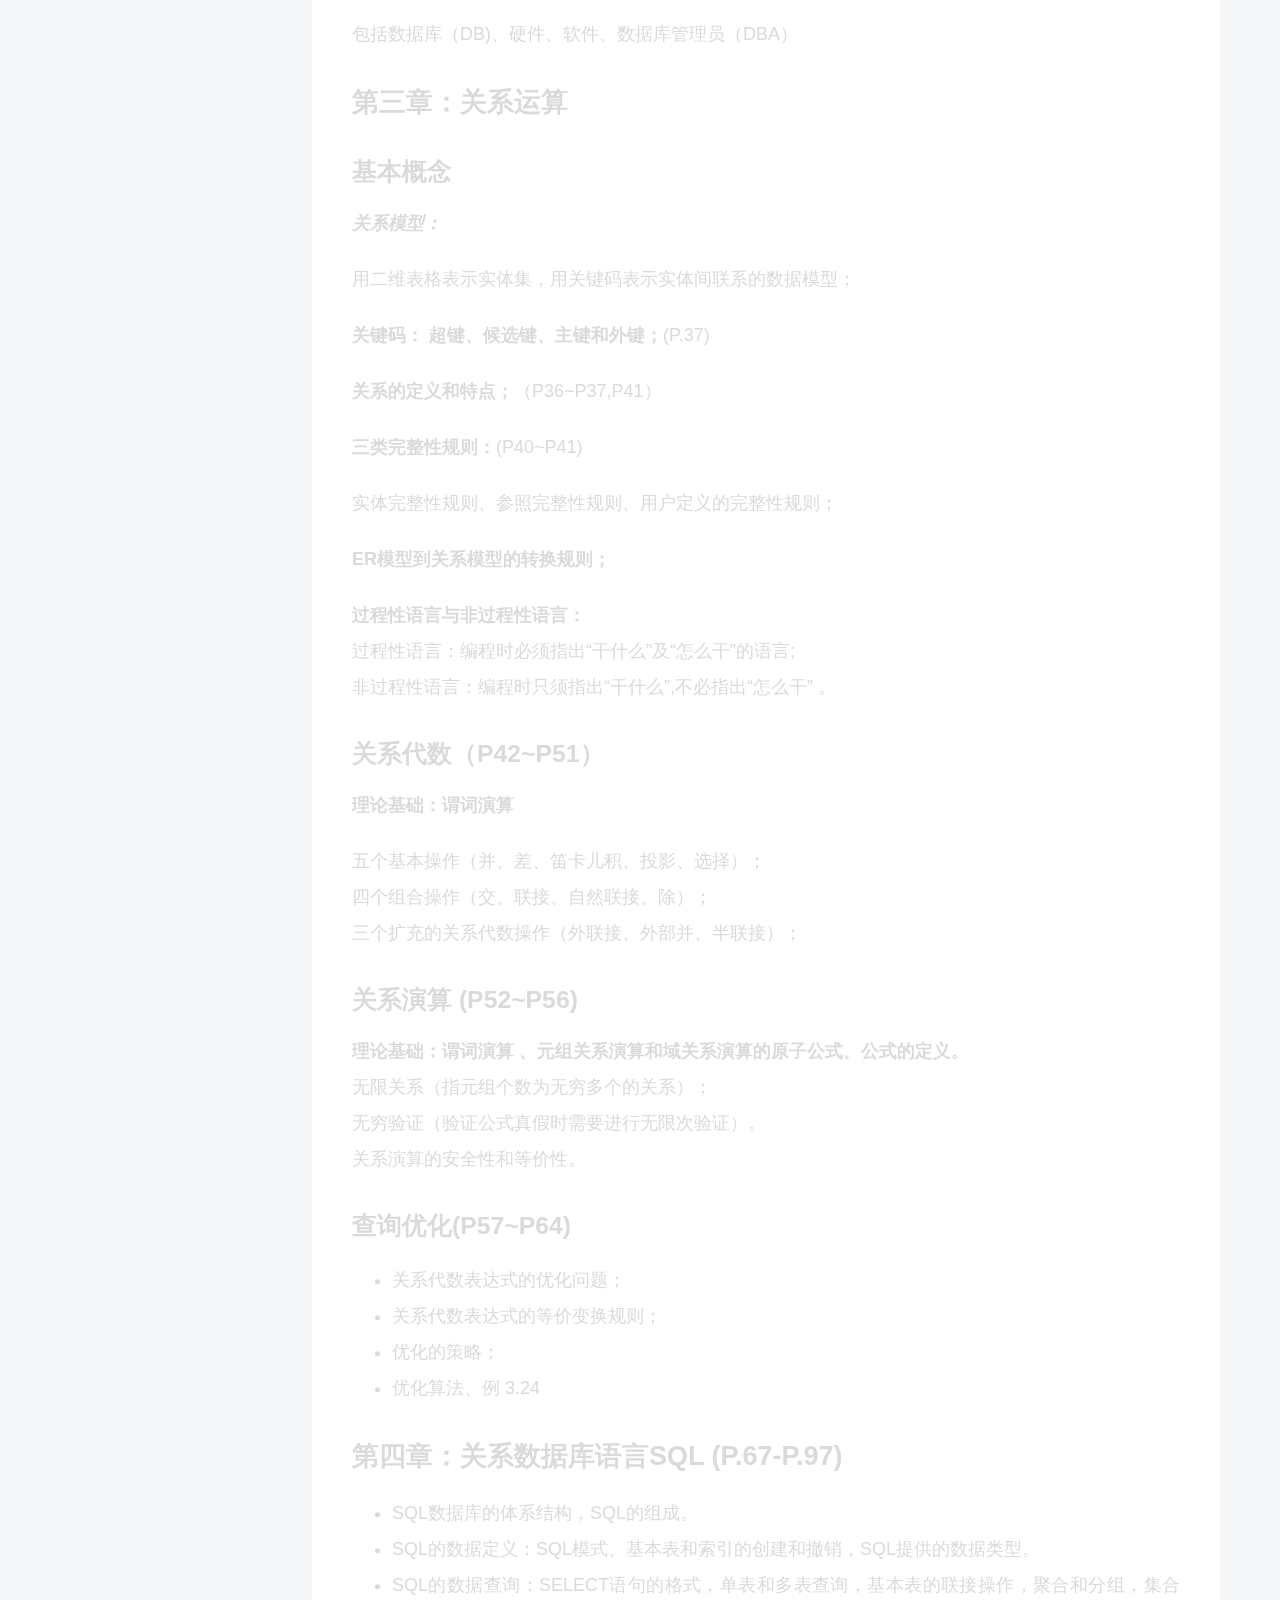
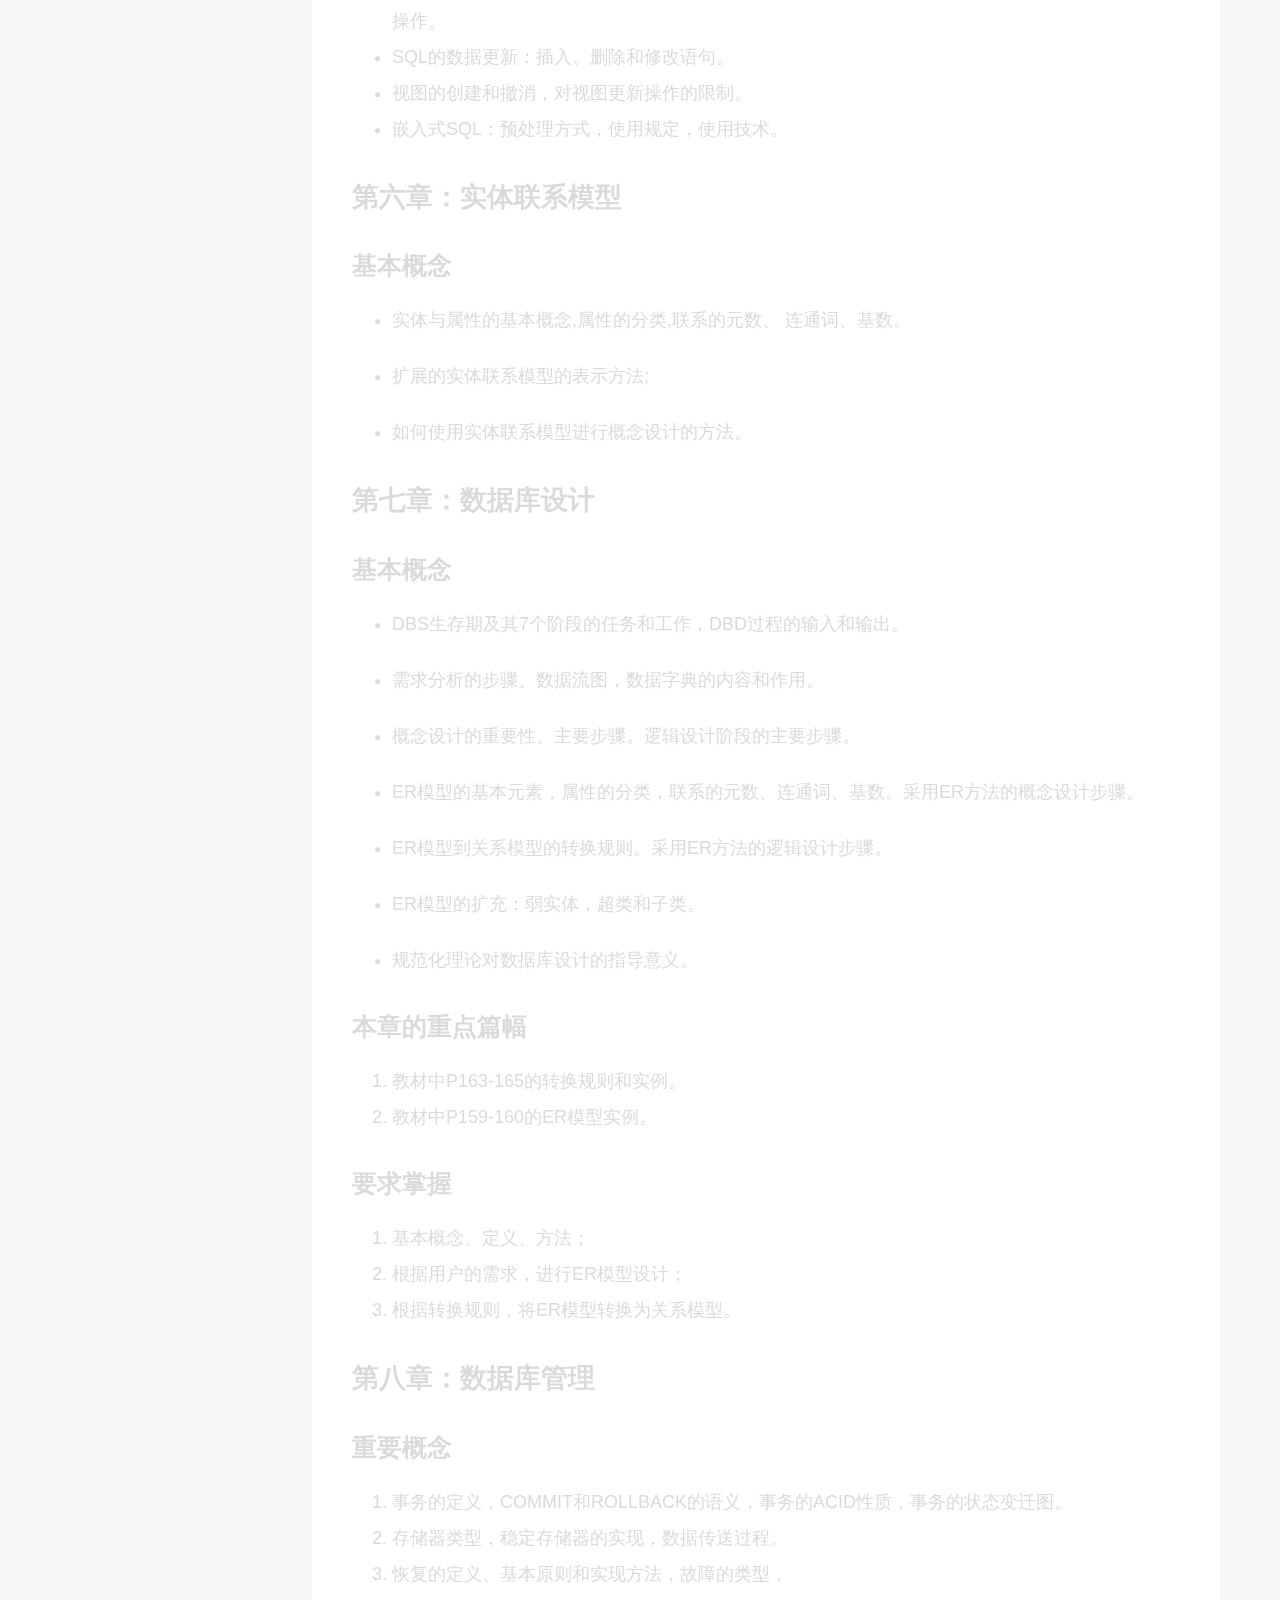
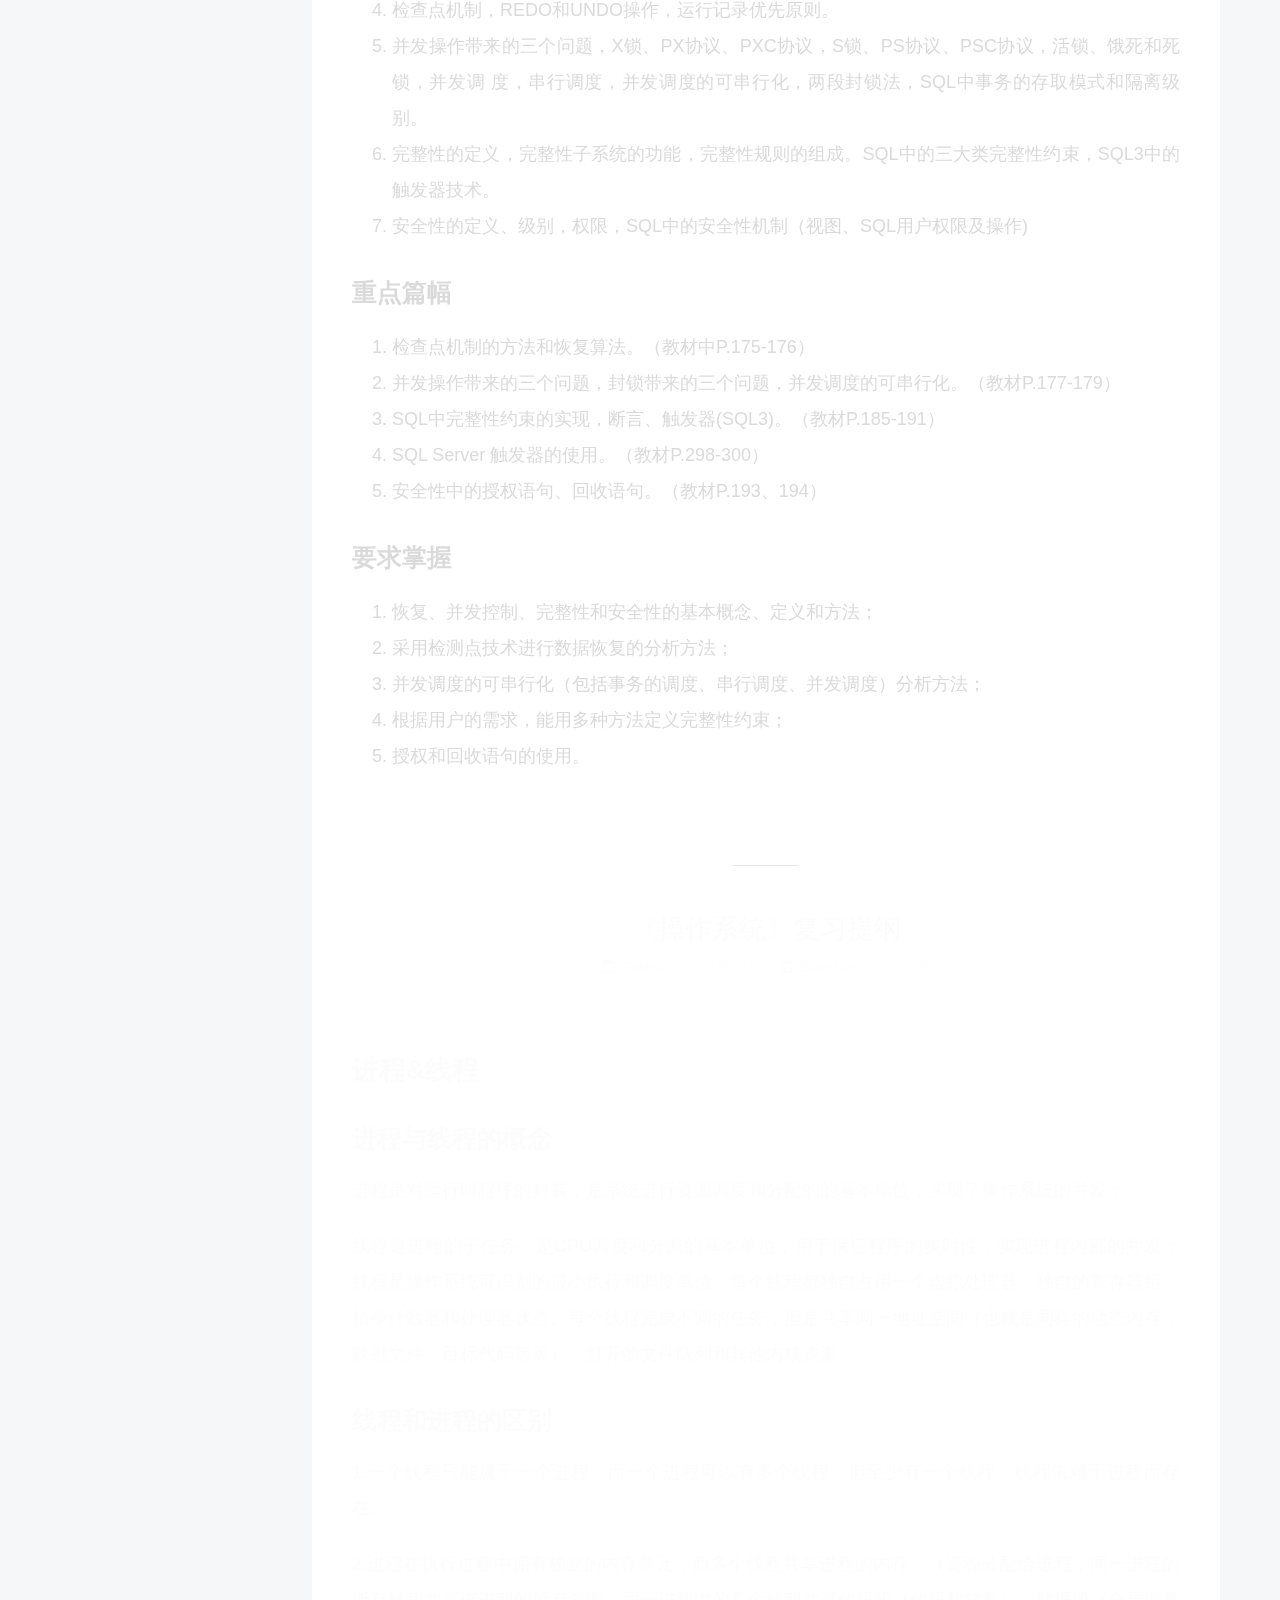
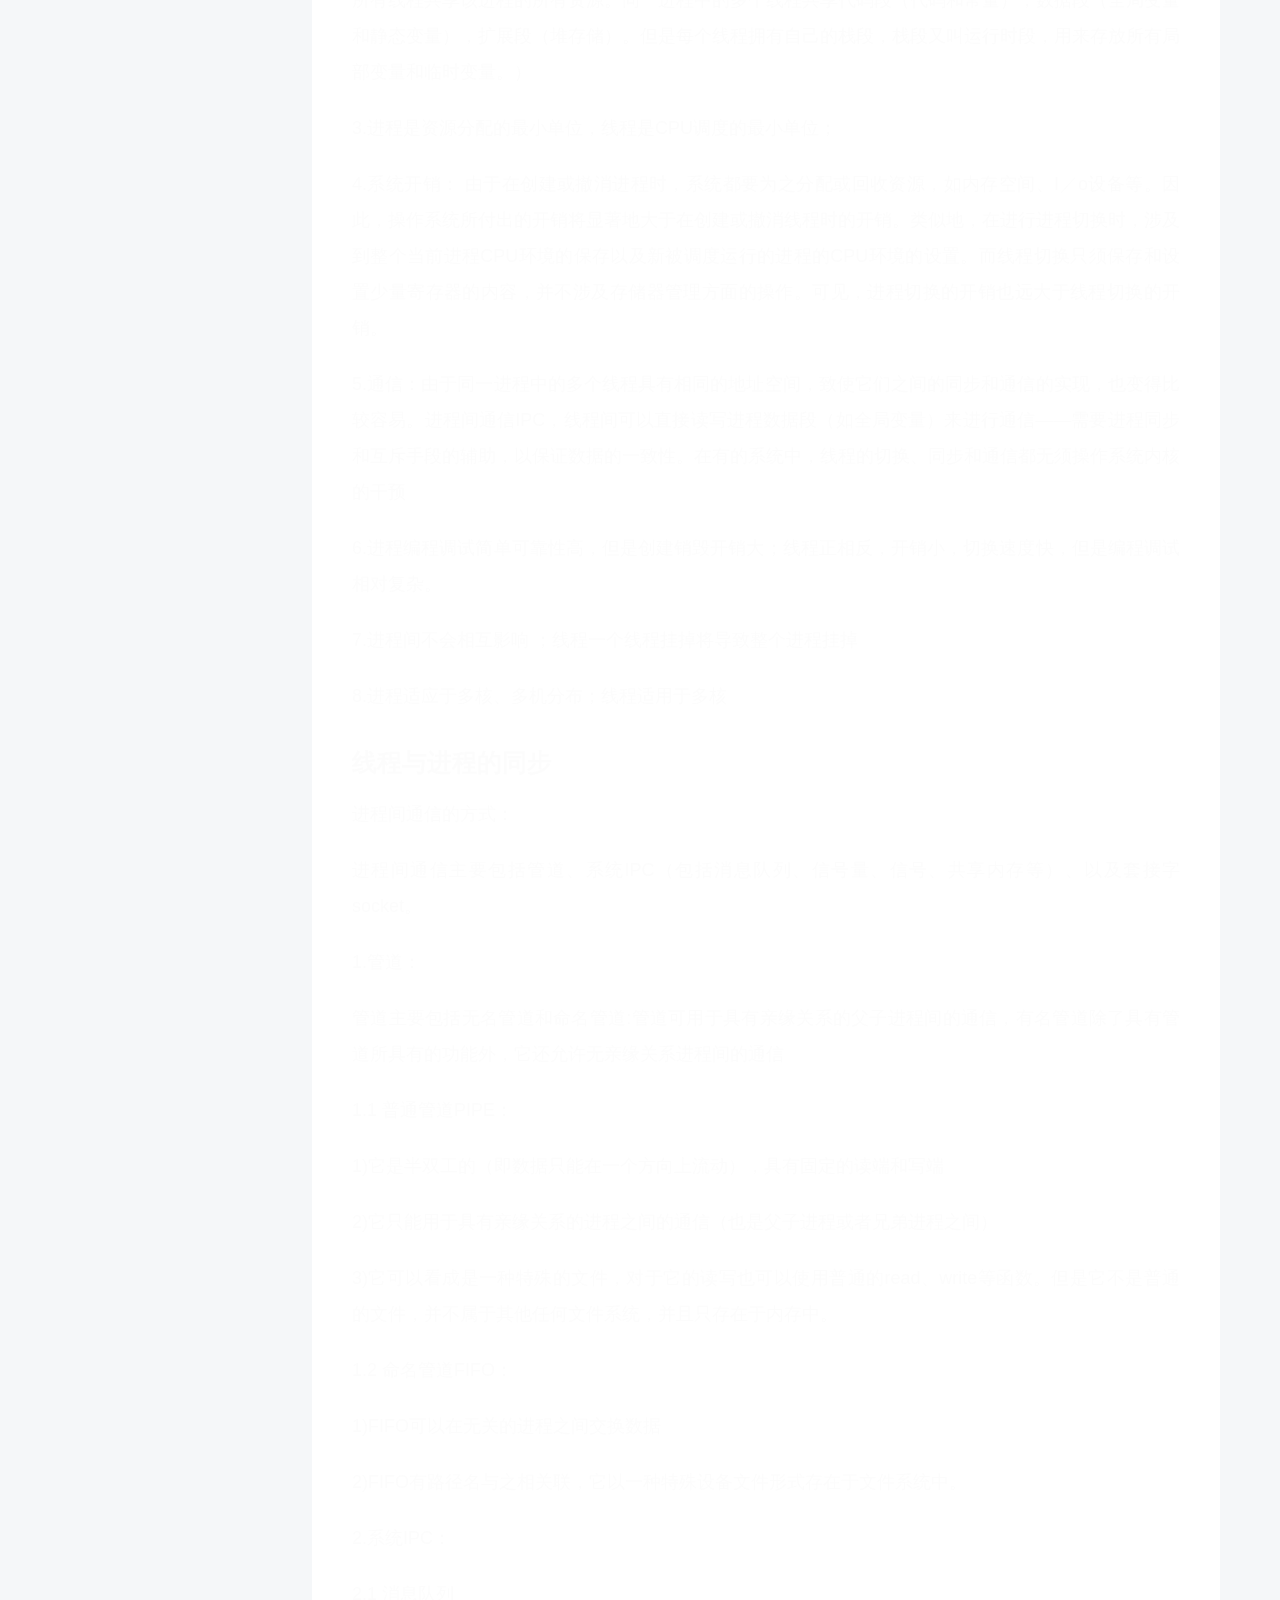
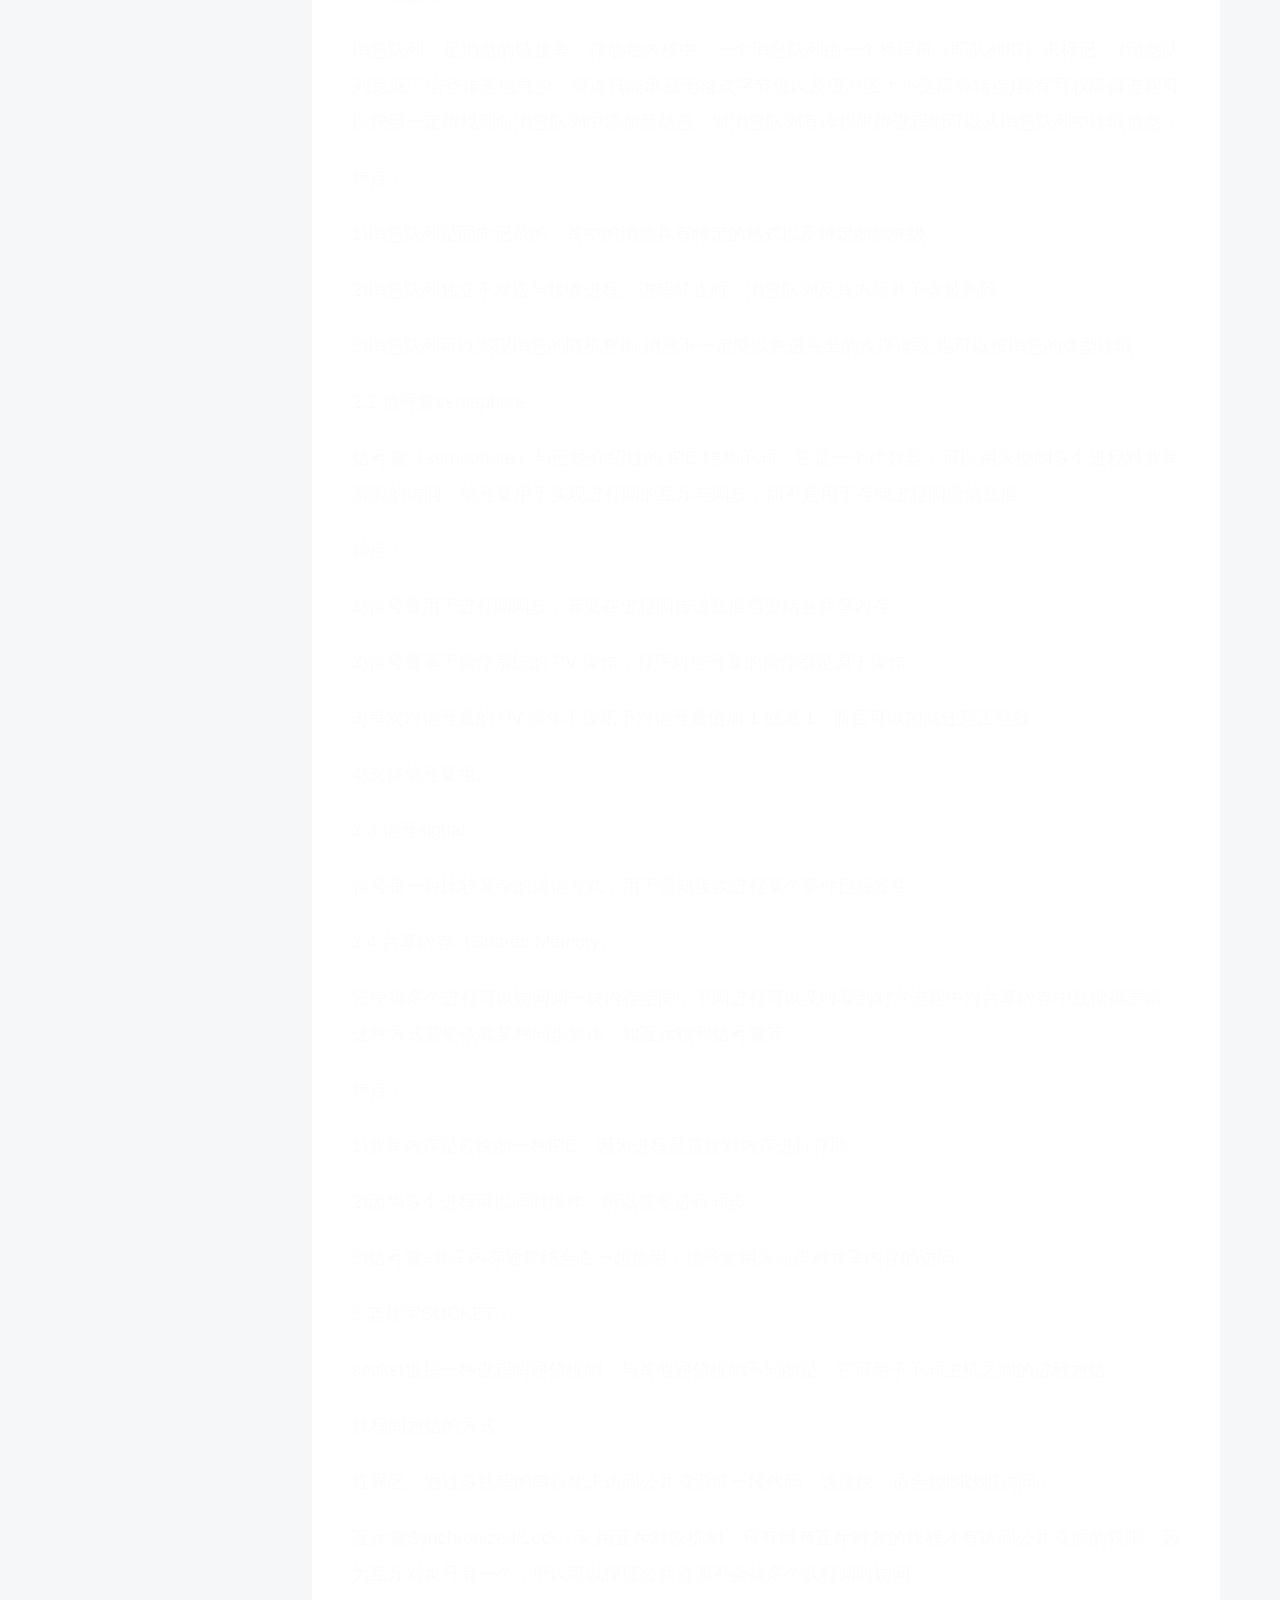
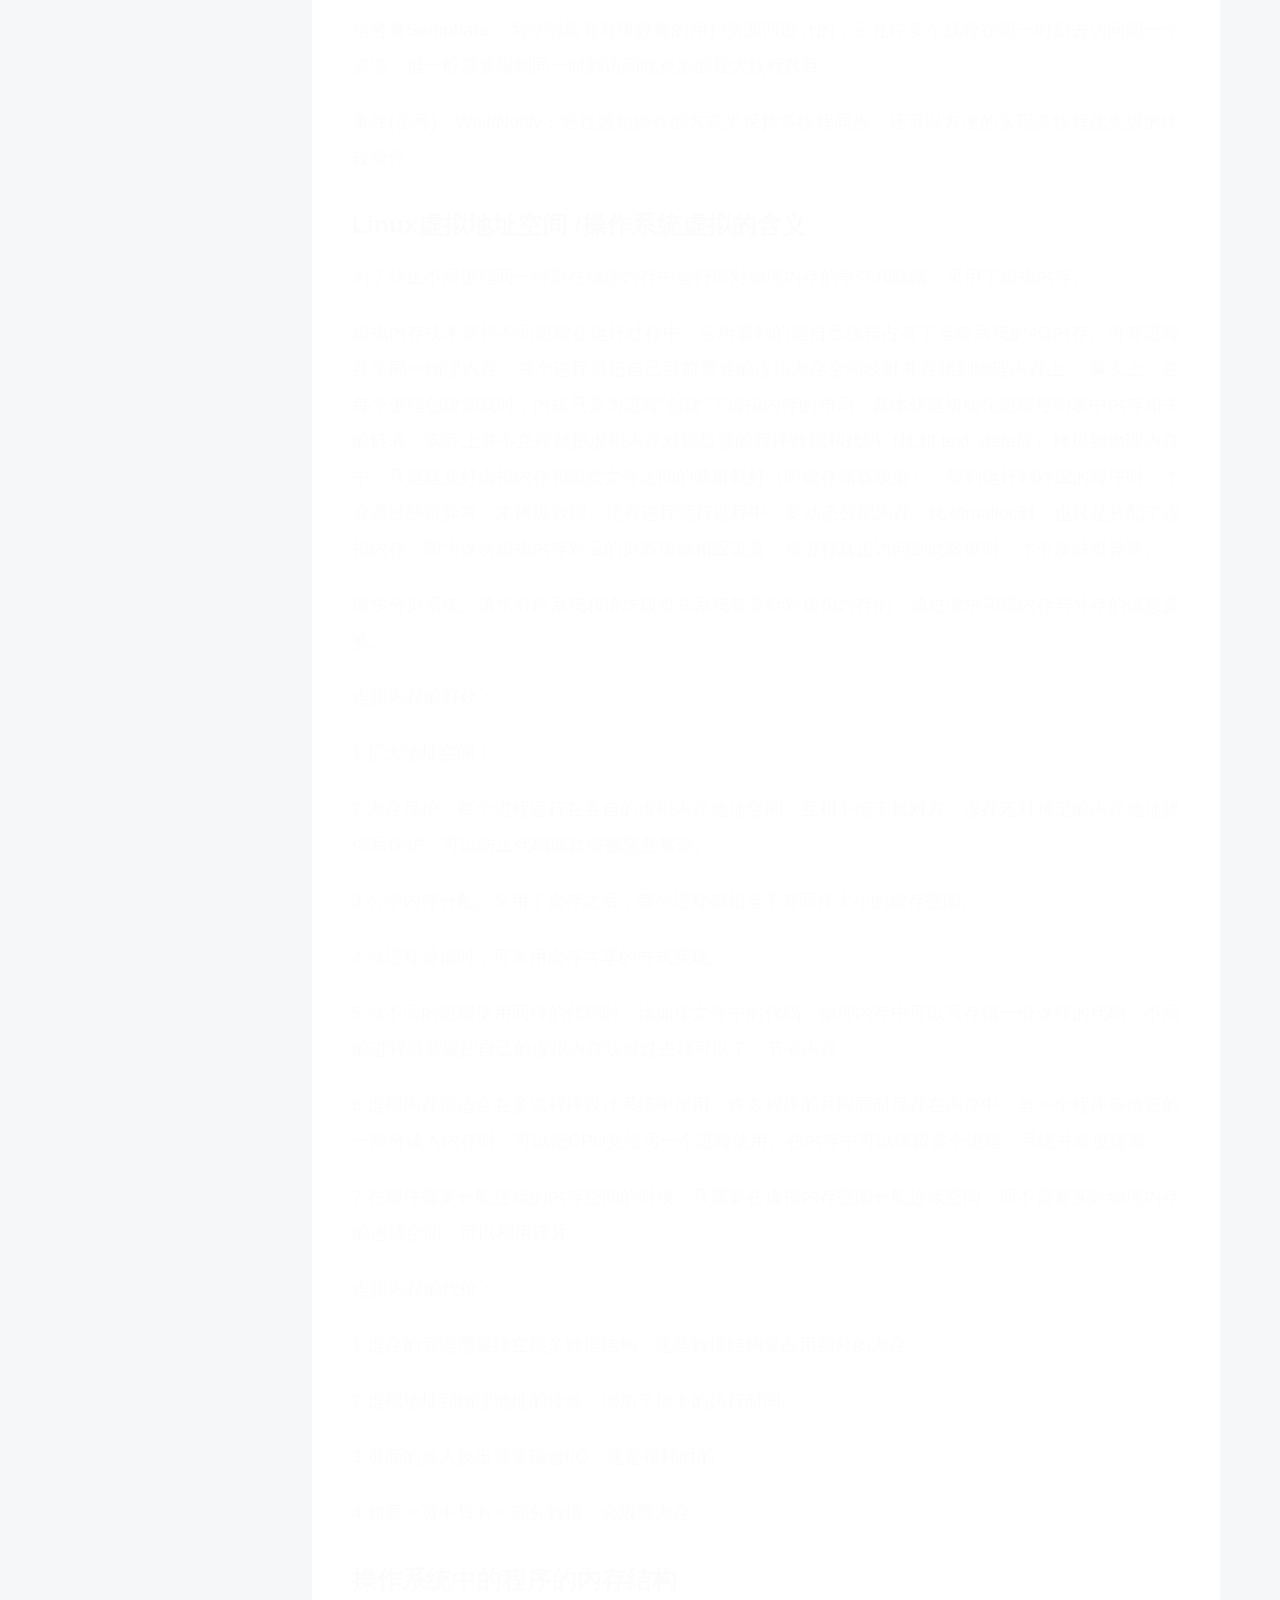
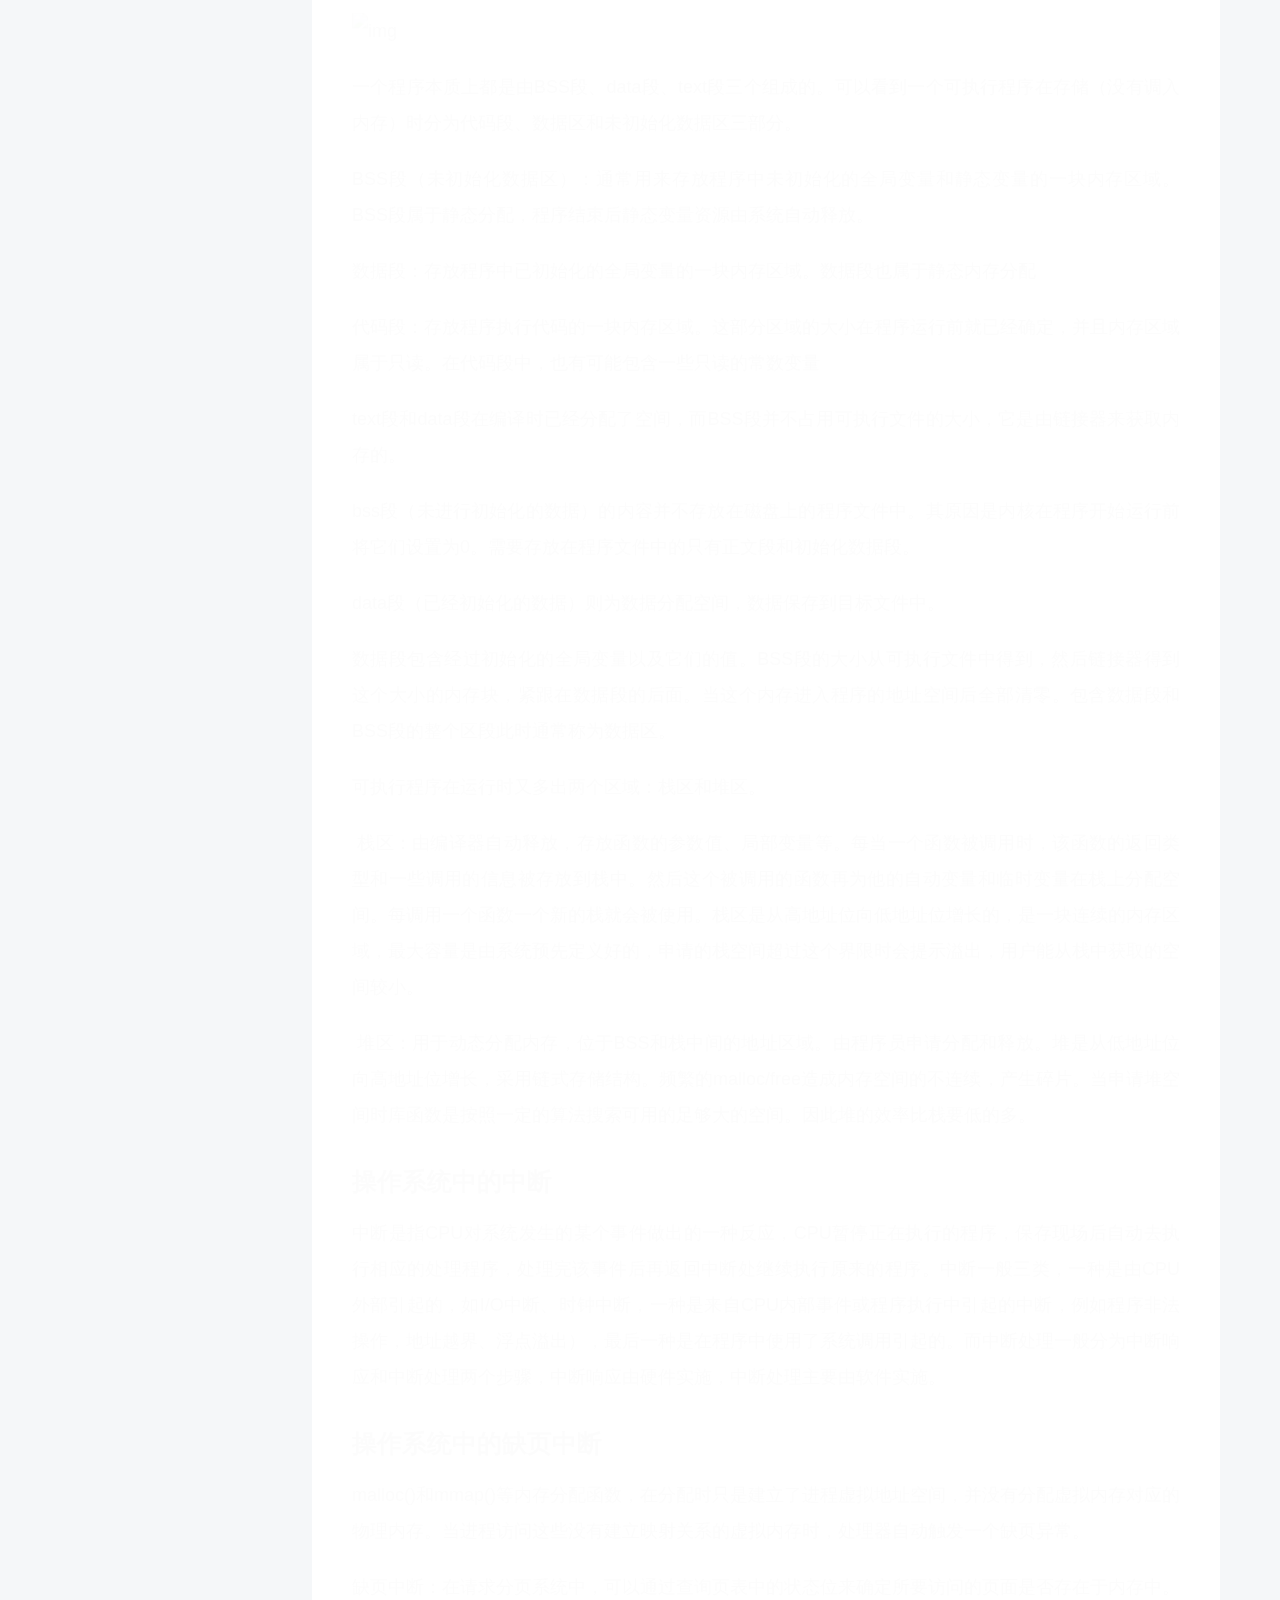
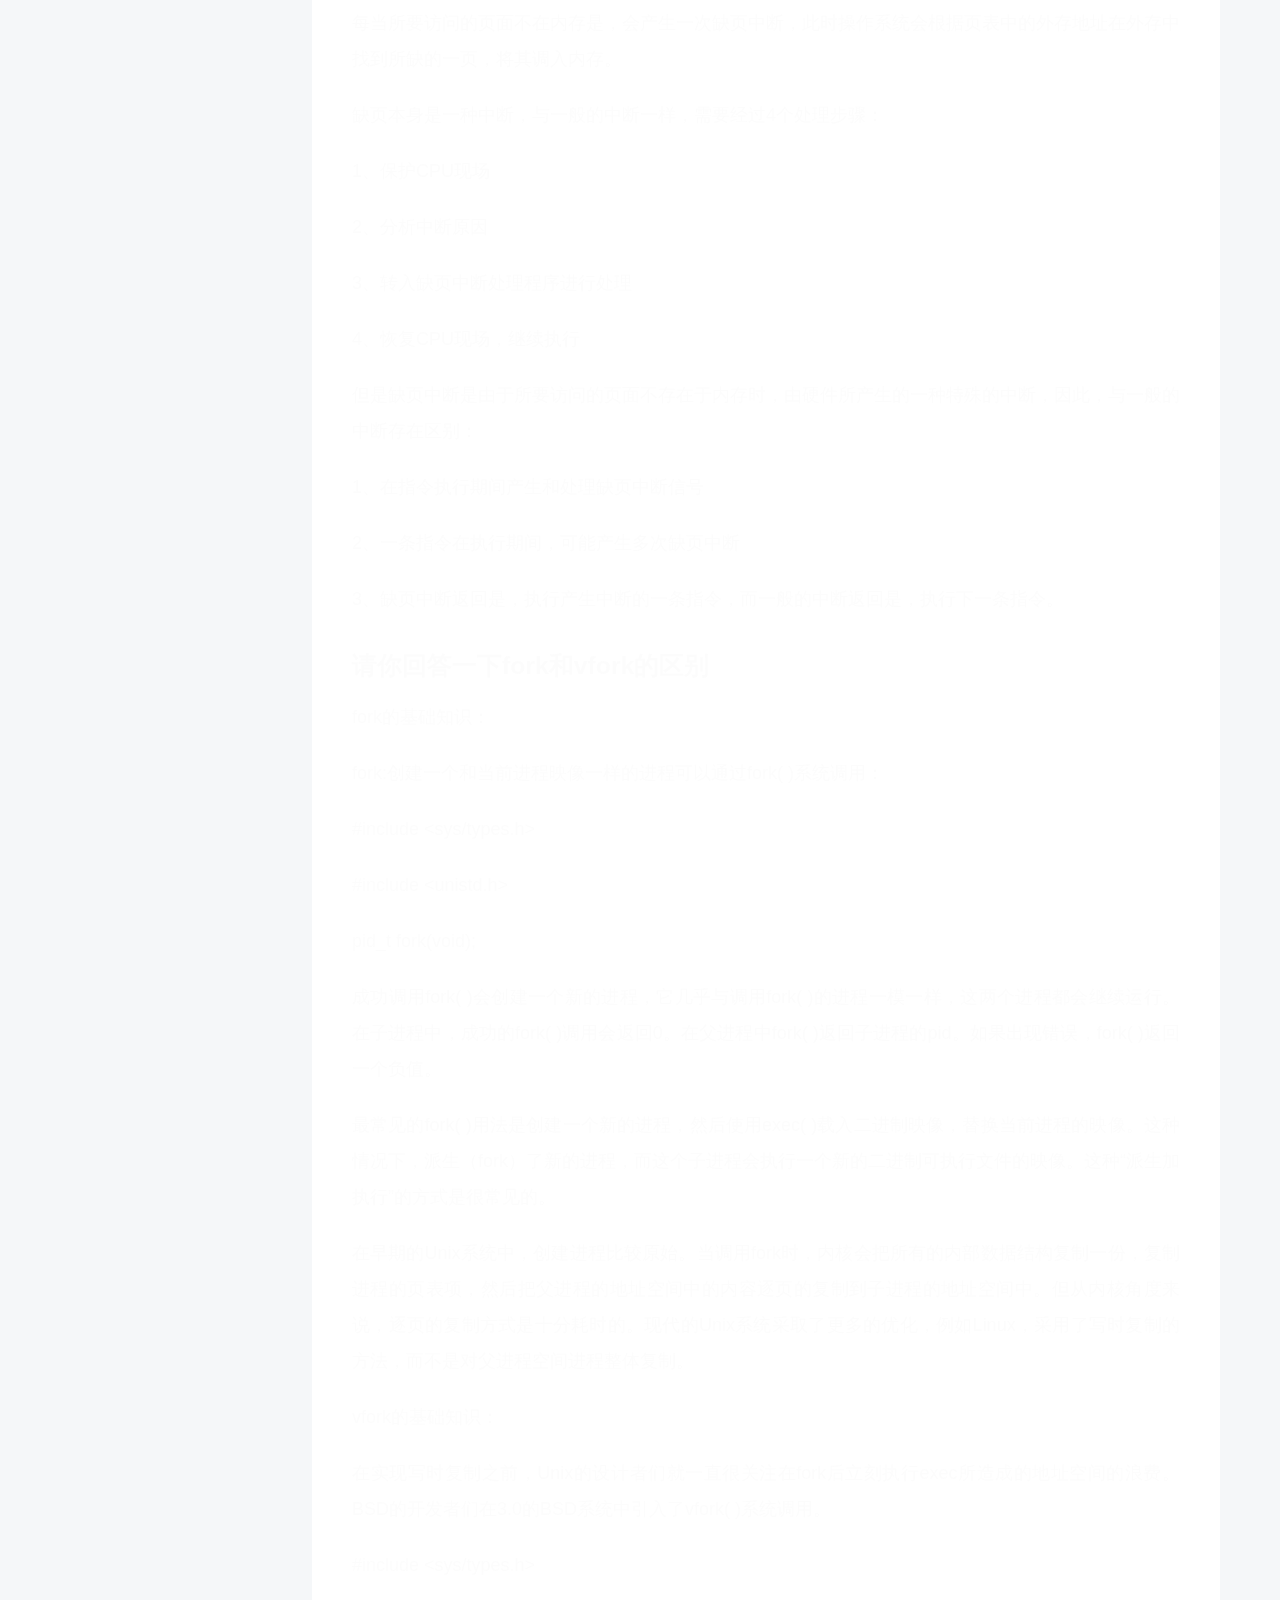
==== commit a9b178d6: "Site updated: 2021-03-15 16:47:39" ====
--- a/index.html
+++ b/index.html
@@ -162,7 +162,7 @@
       <header class="post-header">
         <h2 class="post-title" itemprop="name headline">
           
-            <a href="/2021/03/15/%E6%95%B0%E6%8D%AE%E5%BA%93%E5%A4%8D%E4%B9%A0/" class="post-title-link" itemprop="url">Untitled</a>
+            <a href="/2021/03/15/%E6%95%B0%E6%8D%AE%E5%BA%93%E5%A4%8D%E4%B9%A0/" class="post-title-link" itemprop="url">《数据库基础与应用》复习提纲</a>
         </h2>
 
         <div class="post-meta">
@@ -173,7 +173,7 @@
               <span class="post-meta-item-text">Posted on</span>
               
 
-              <time title="Created: 2021-03-15 16:41:13 / Modified: 16:40:46" itemprop="dateCreated datePublished" datetime="2021-03-15T16:41:13+08:00">2021-03-15</time>
+              <time title="Created: 2021-03-15 16:41:13 / Modified: 16:46:14" itemprop="dateCreated datePublished" datetime="2021-03-15T16:41:13+08:00">2021-03-15</time>
             </span>
 
           
@@ -313,7 +313,7 @@
   
   
   <article itemscope itemtype="http://schema.org/Article" class="post-block" lang="en">
-    <link itemprop="mainEntityOfPage" href="http://example.com/2021/03/13/%E6%93%8D%E4%BD%9C%E7%B3%BB%E7%BB%9F/">
+    <link itemprop="mainEntityOfPage" href="http://example.com/2021/03/13/%E6%93%8D%E4%BD%9C%E7%B3%BB%E7%BB%9F%E5%A4%8D%E4%B9%A0/">
 
     <span hidden itemprop="author" itemscope itemtype="http://schema.org/Person">
       <meta itemprop="image" content="/images/avatar.gif">
@@ -327,7 +327,7 @@
       <header class="post-header">
         <h2 class="post-title" itemprop="name headline">
           
-            <a href="/2021/03/13/%E6%93%8D%E4%BD%9C%E7%B3%BB%E7%BB%9F/" class="post-title-link" itemprop="url">操作系统复习</a>
+            <a href="/2021/03/13/%E6%93%8D%E4%BD%9C%E7%B3%BB%E7%BB%9F%E5%A4%8D%E4%B9%A0/" class="post-title-link" itemprop="url">《操作系统》复习提纲</a>
         </h2>
 
         <div class="post-meta">
@@ -336,10 +336,16 @@
                 <i class="far fa-calendar"></i>
               </span>
               <span class="post-meta-item-text">Posted on</span>
-              
-
-              <time title="Created: 2021-03-13 20:52:42 / Modified: 21:39:42" itemprop="dateCreated datePublished" datetime="2021-03-13T20:52:42+08:00">2021-03-13</time>
+
+              <time title="Created: 2021-03-13 20:52:42" itemprop="dateCreated datePublished" datetime="2021-03-13T20:52:42+08:00">2021-03-13</time>
             </span>
+              <span class="post-meta-item">
+                <span class="post-meta-item-icon">
+                  <i class="far fa-calendar-check"></i>
+                </span>
+                <span class="post-meta-item-text">Edited on</span>
+                <time title="Modified: 2021-03-15 16:46:55" itemprop="dateModified" datetime="2021-03-15T16:46:55+08:00">2021-03-15</time>
+              </span>
 
           
 
--- a/css/main.css
+++ b/css/main.css
@@ -1168,7 +1168,7 @@
 }
 .links-of-author a::before,
 .links-of-author span.exturl::before {
-  background: #ff16ff;
+  background: #99fb1f;
   border-radius: 50%;
   content: ' ';
   display: inline-block;
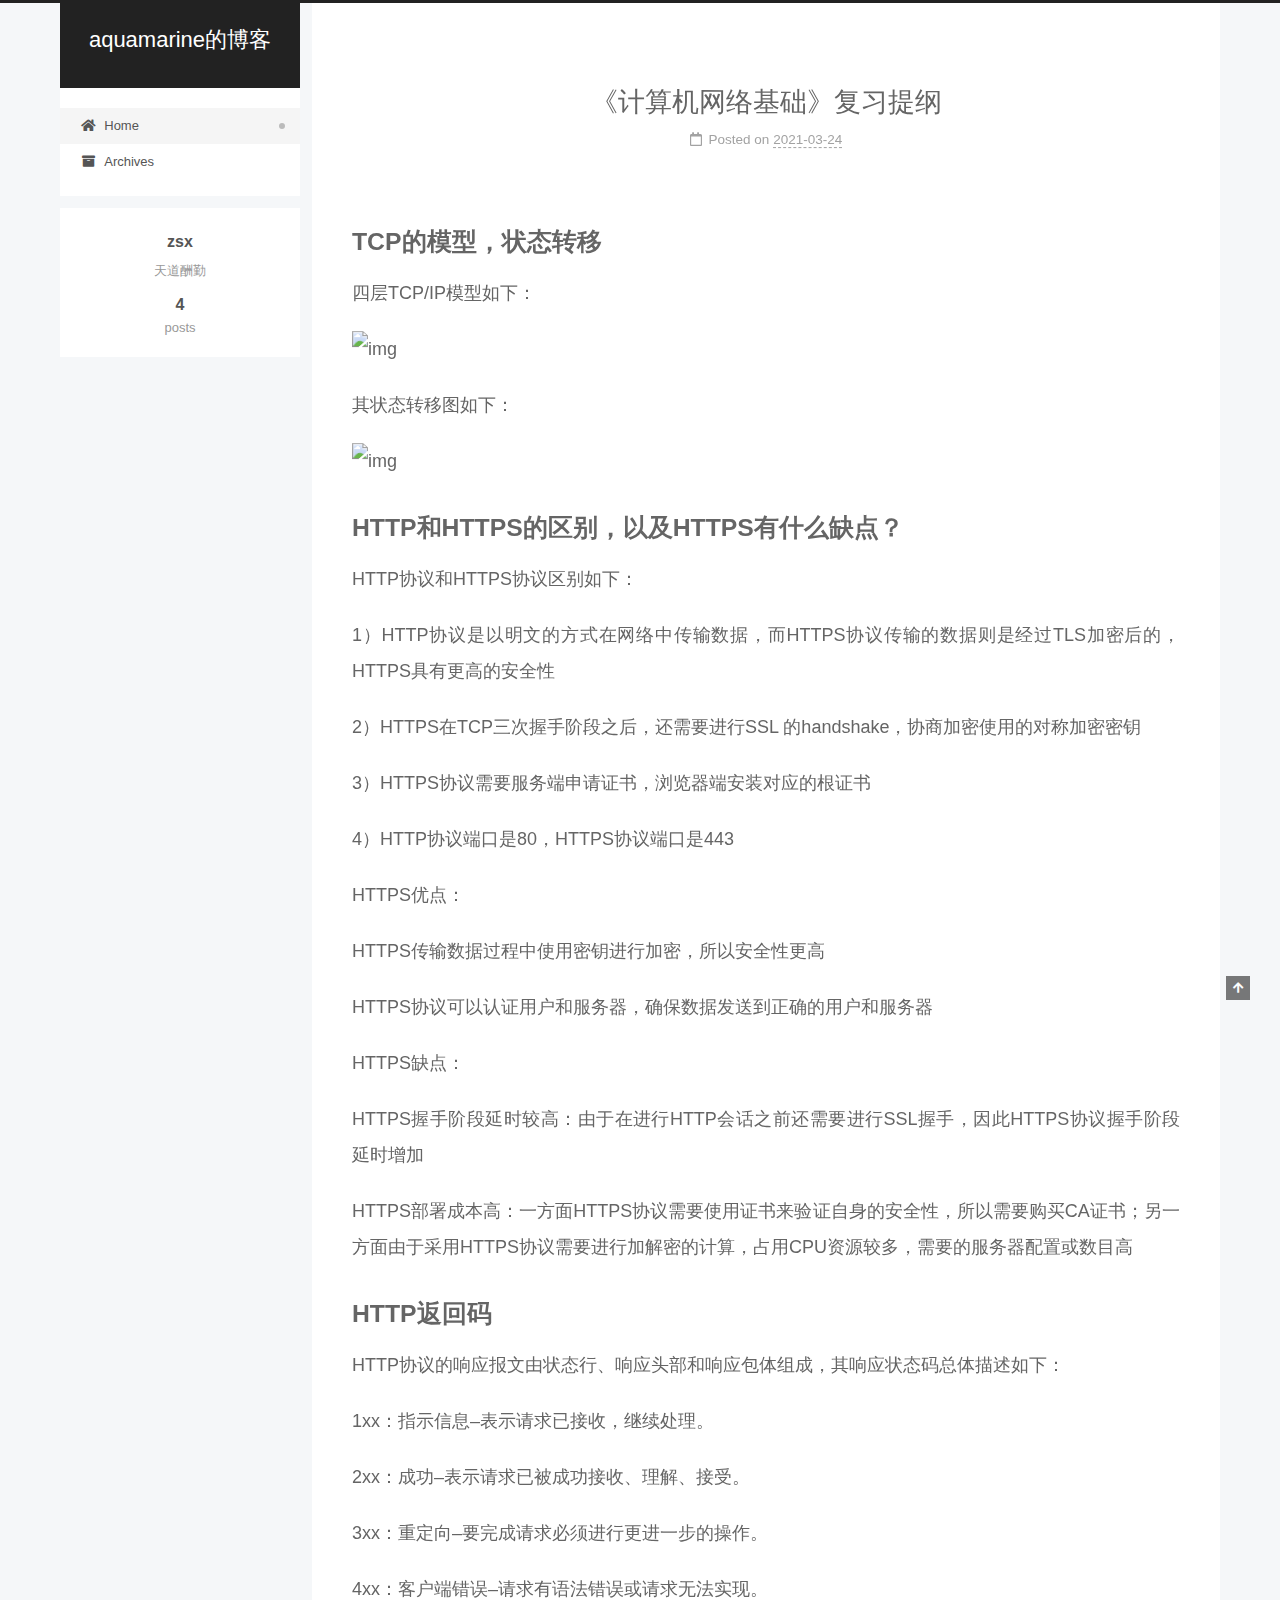
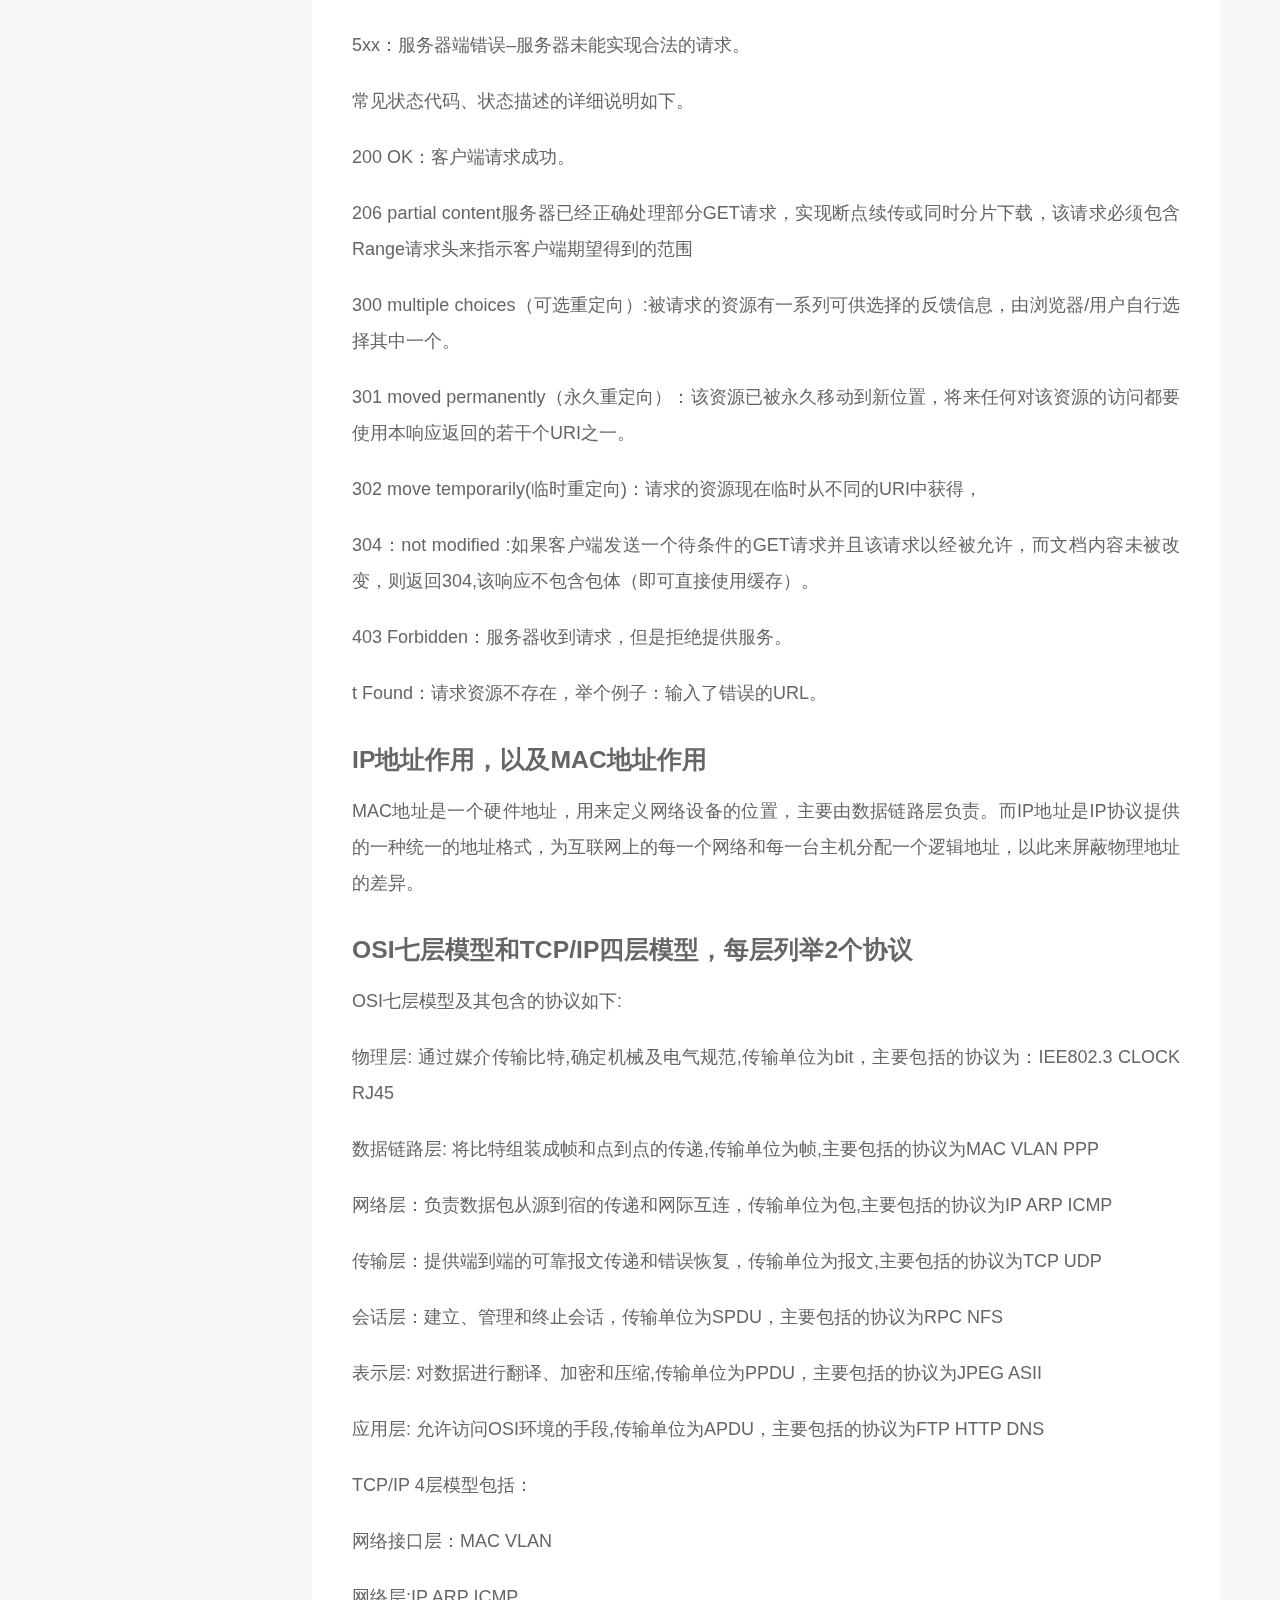
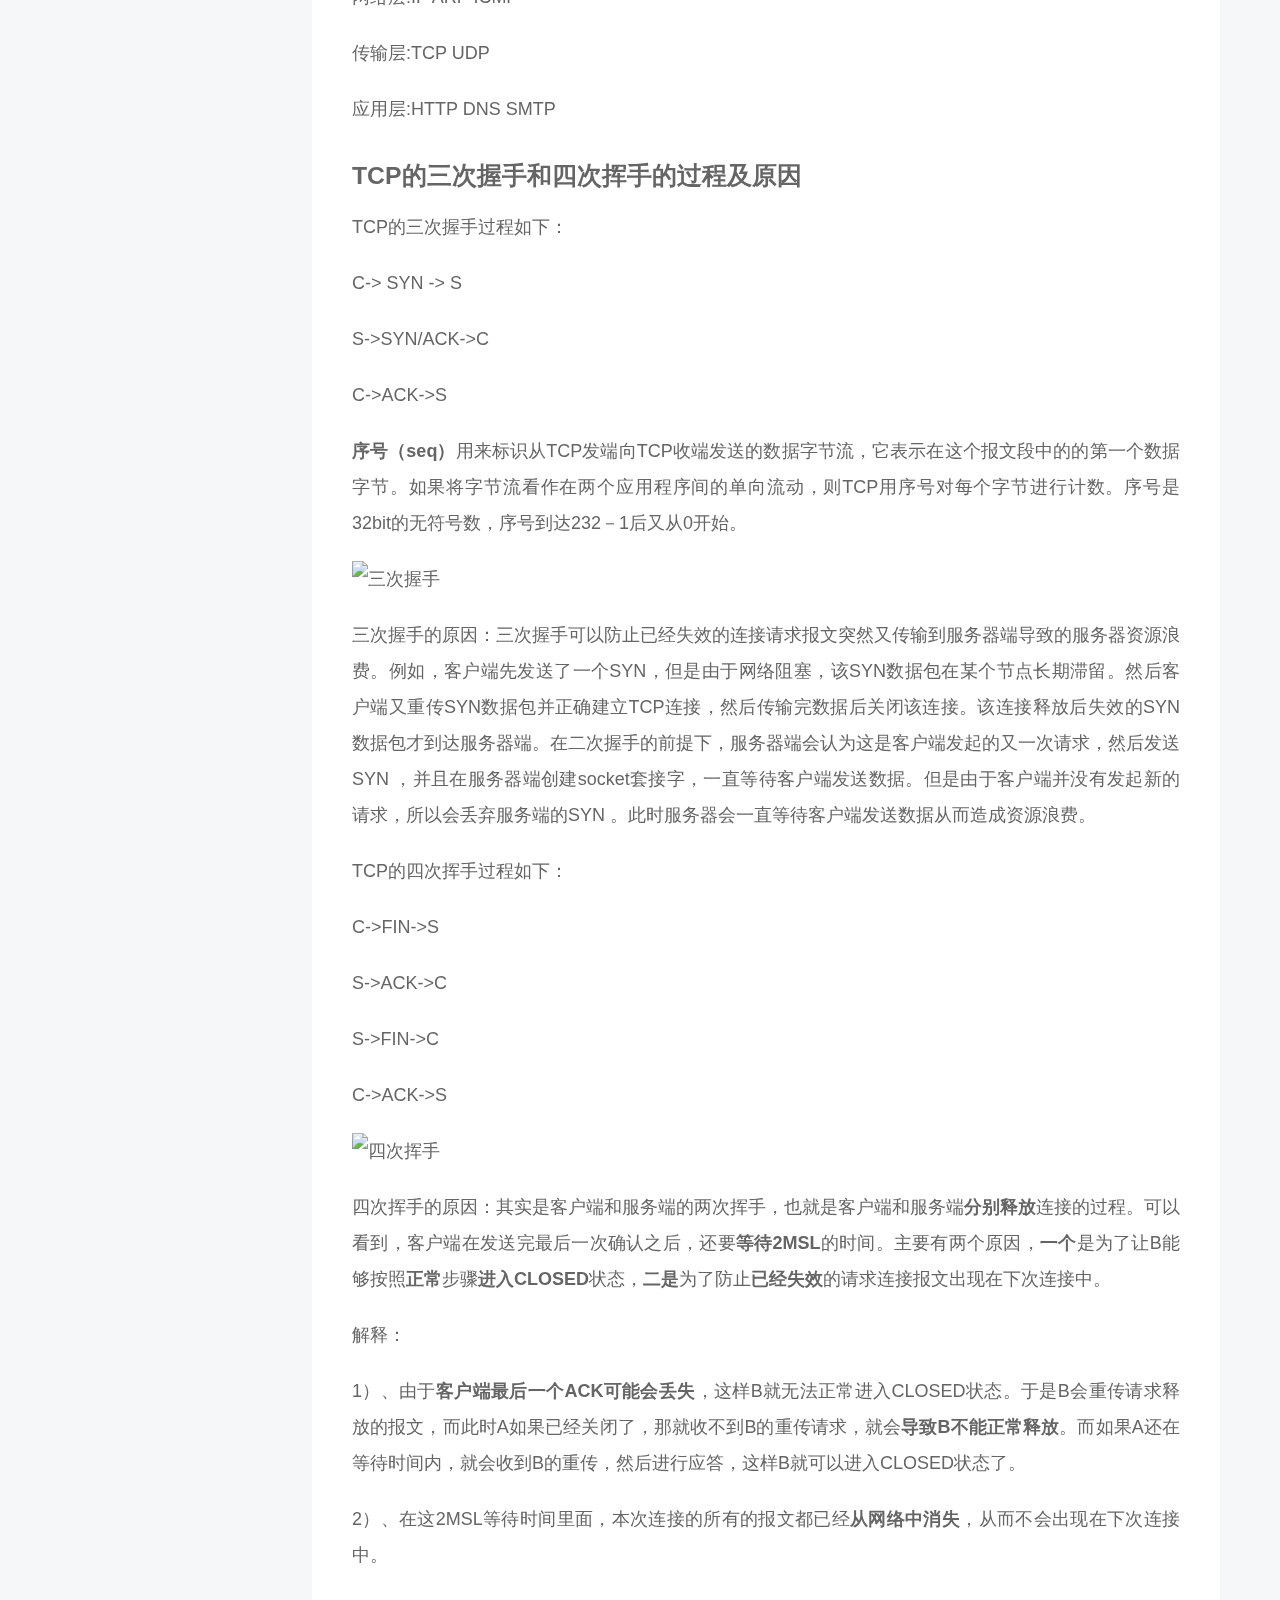
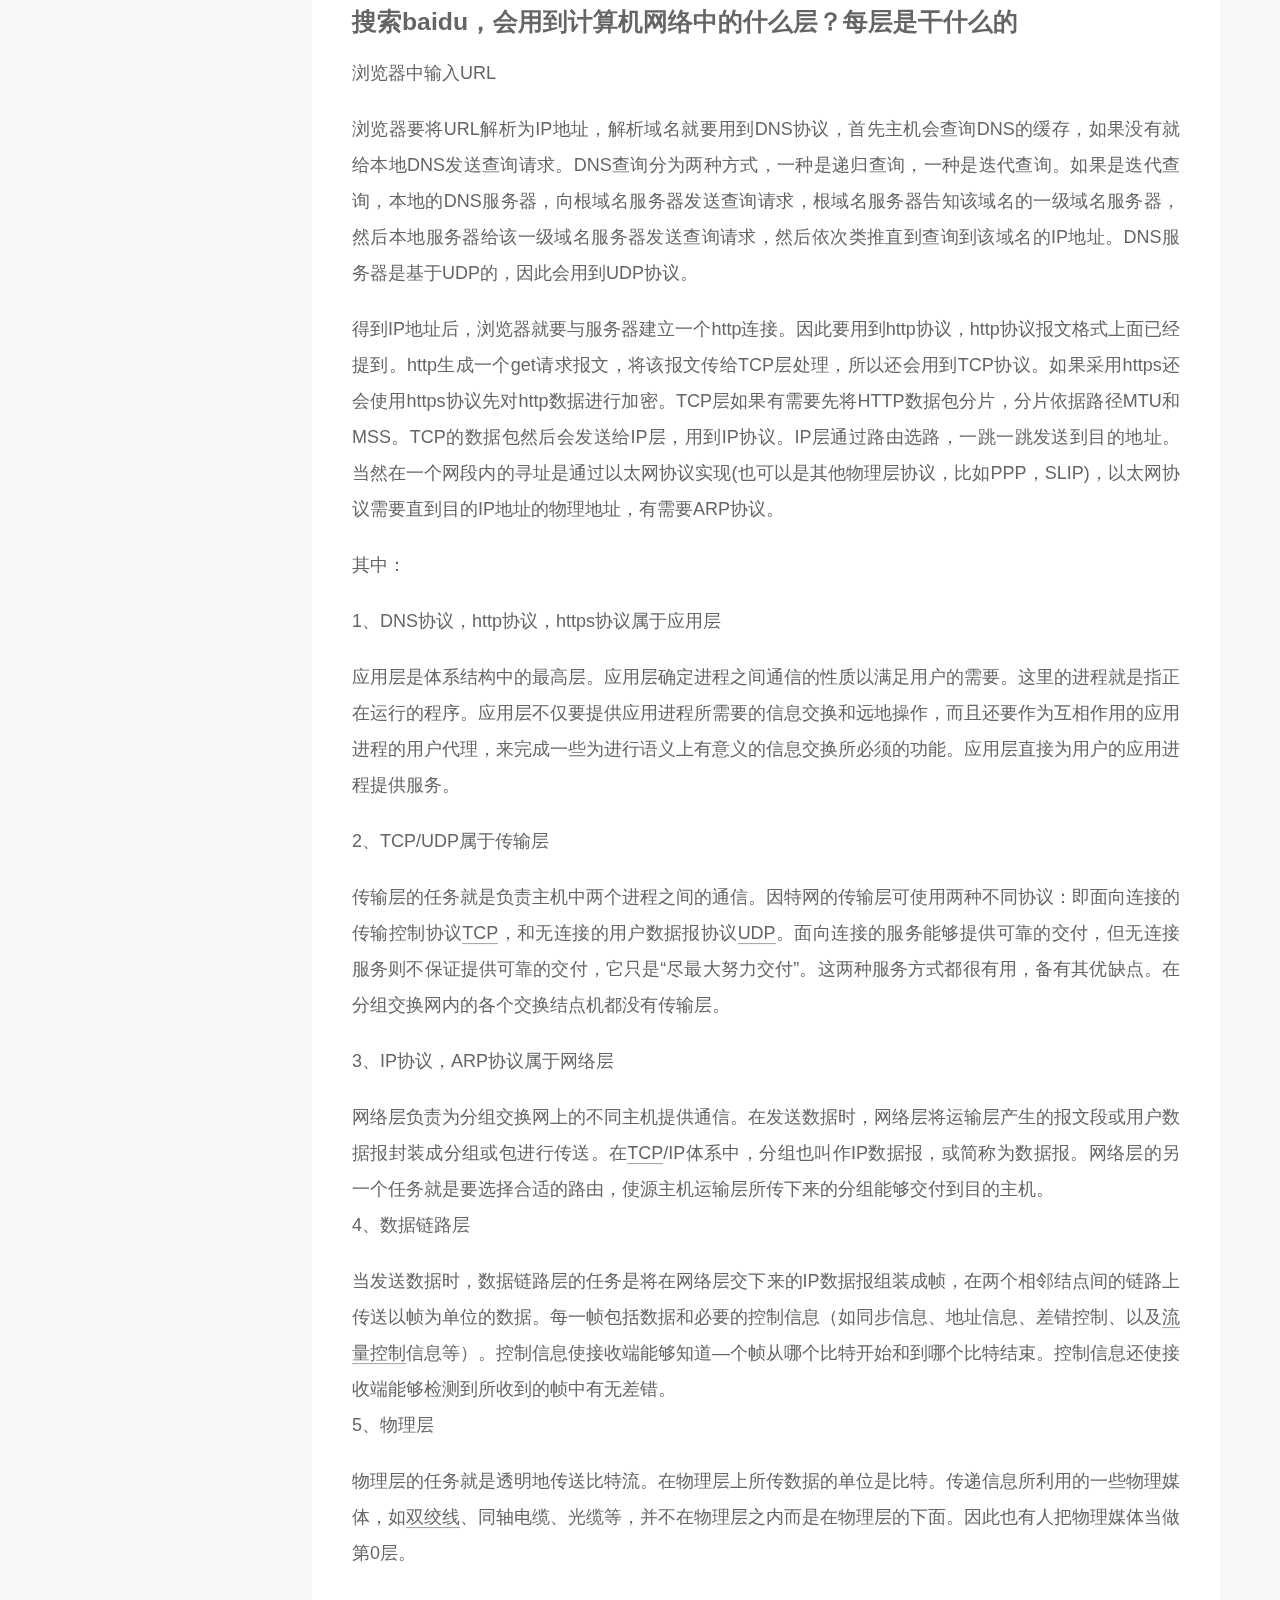
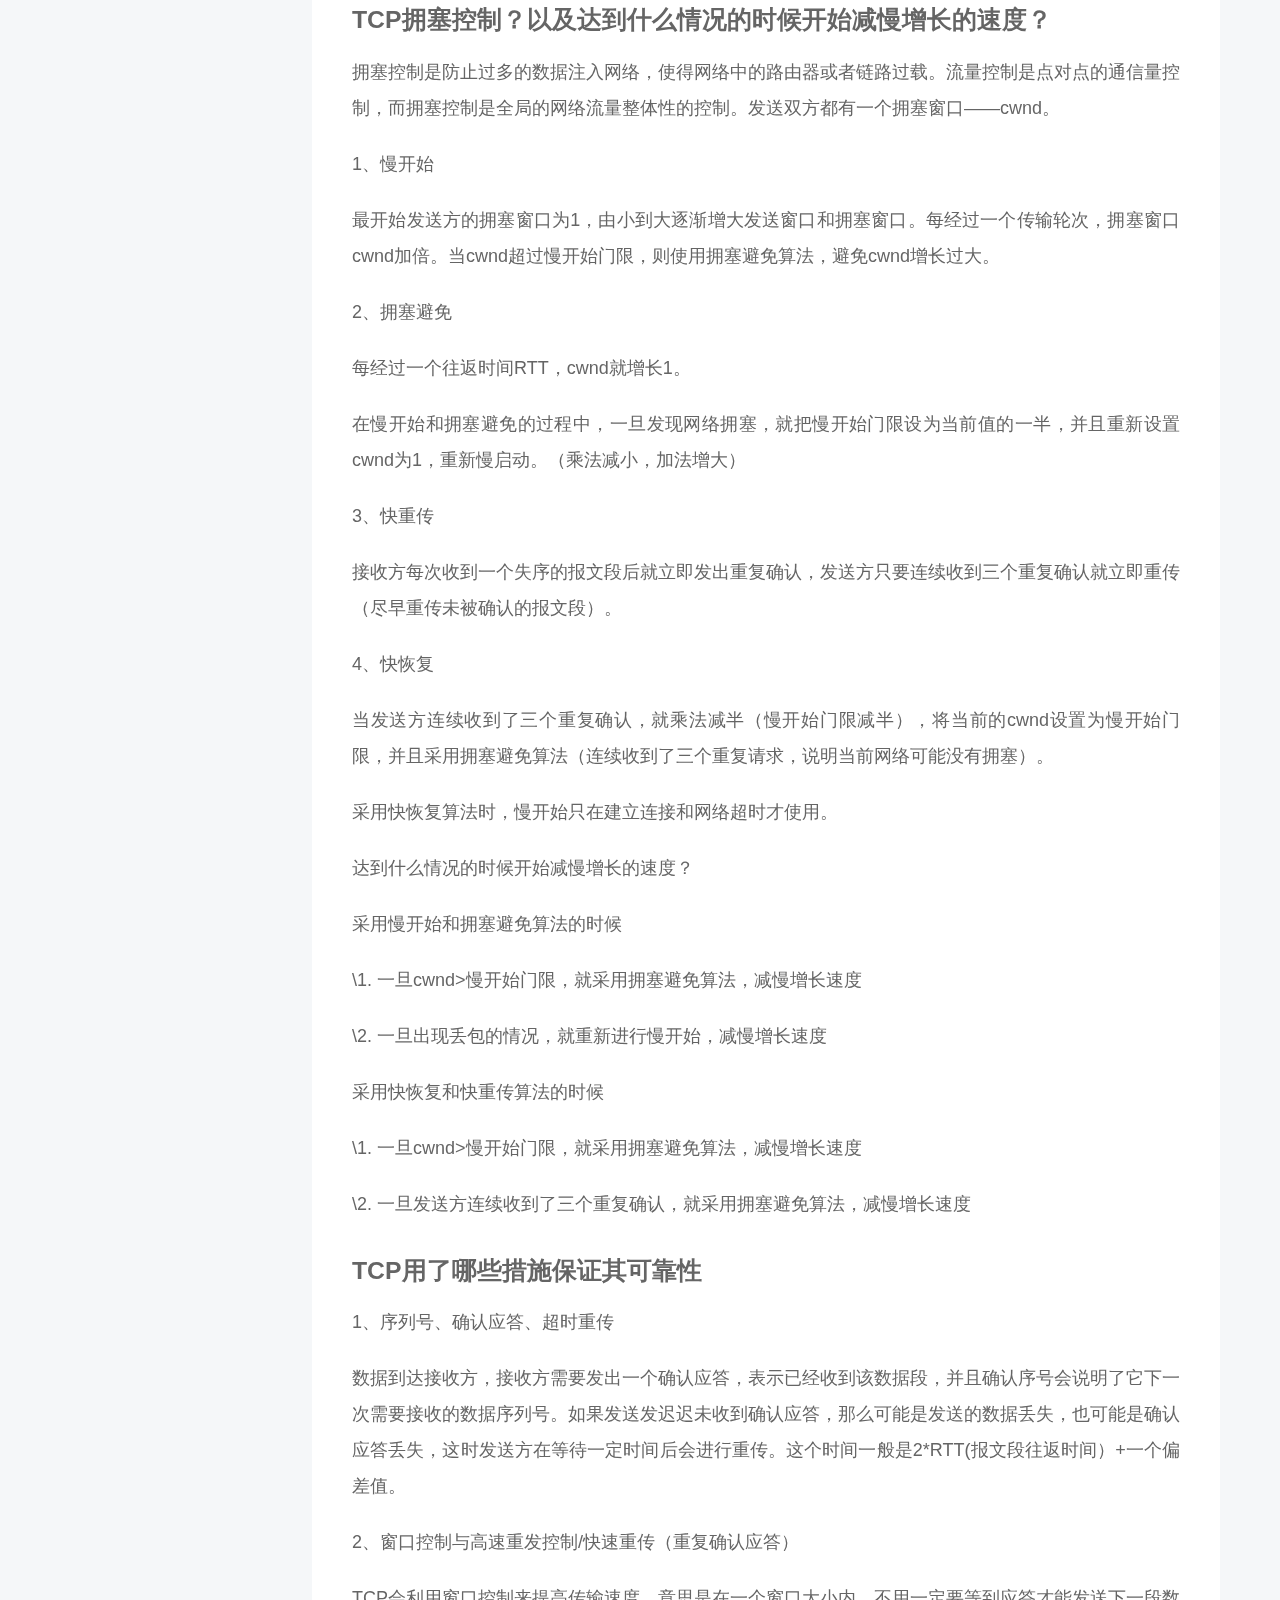
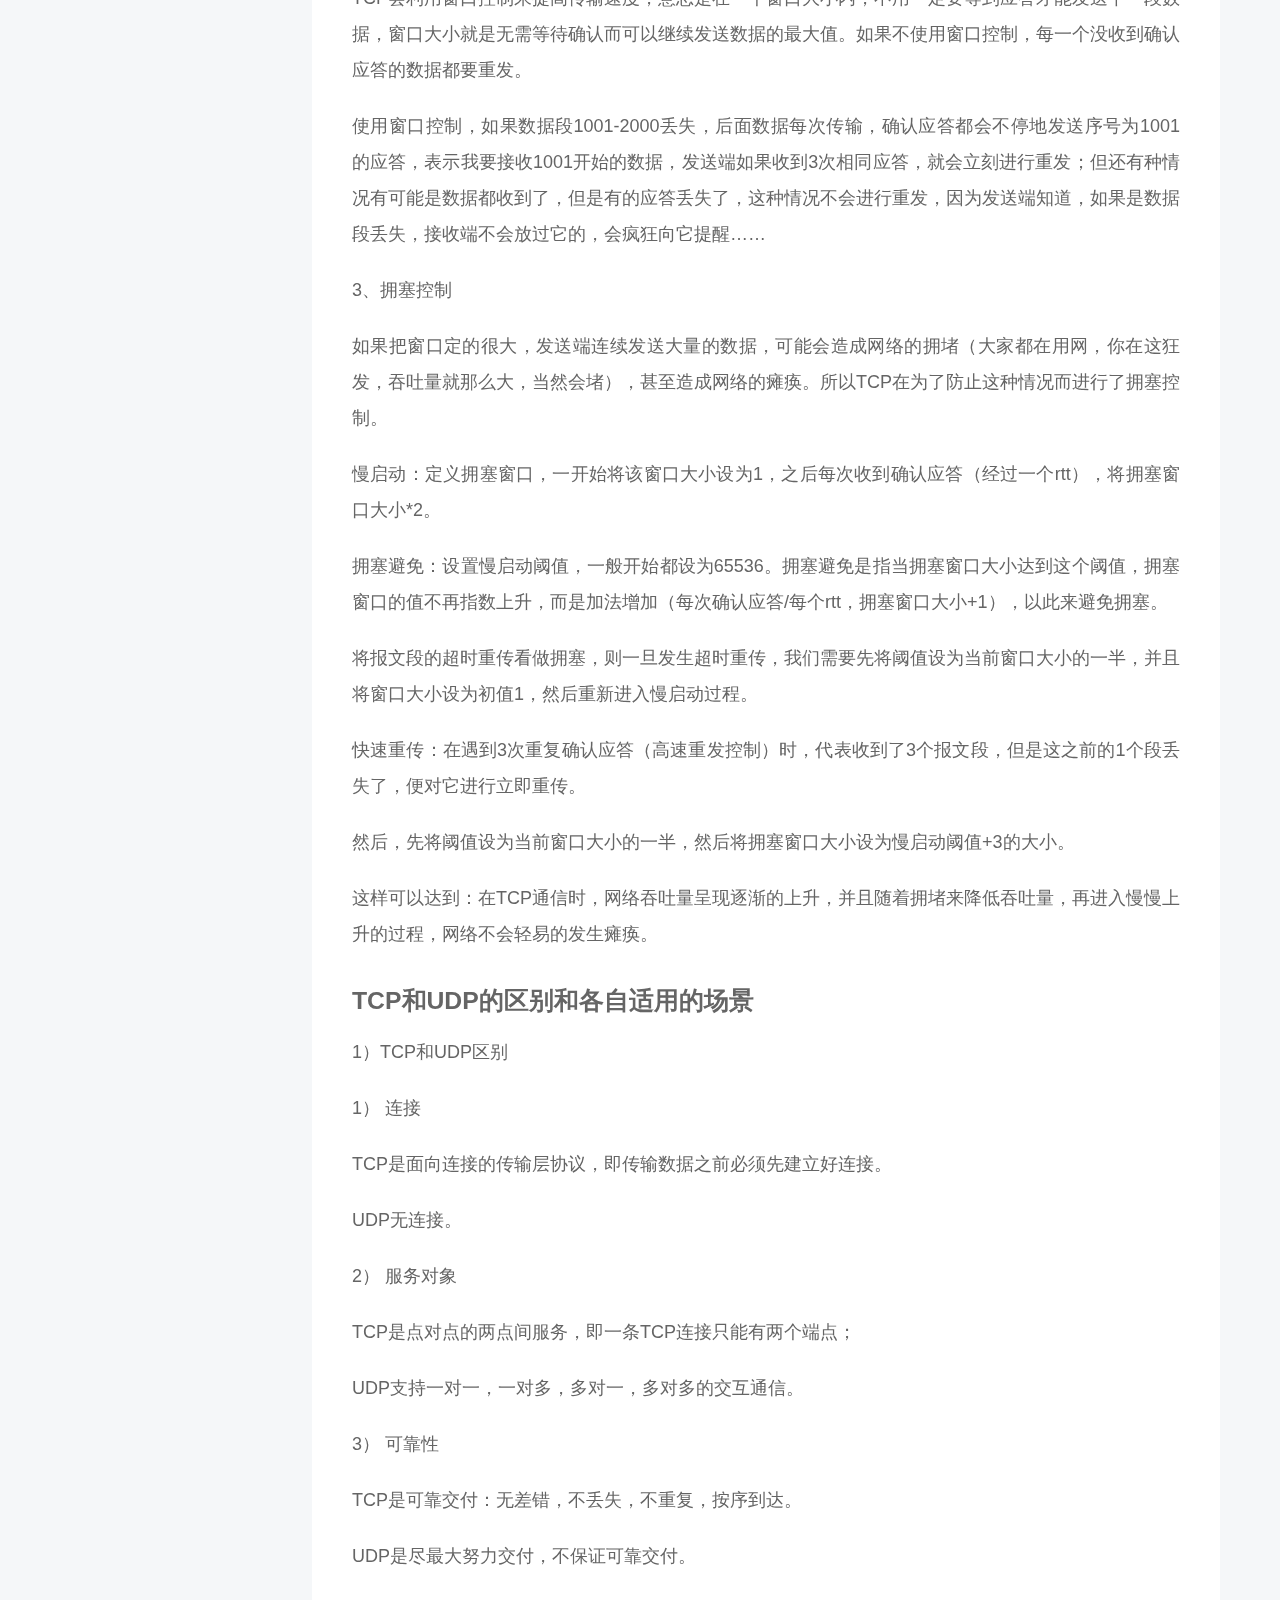
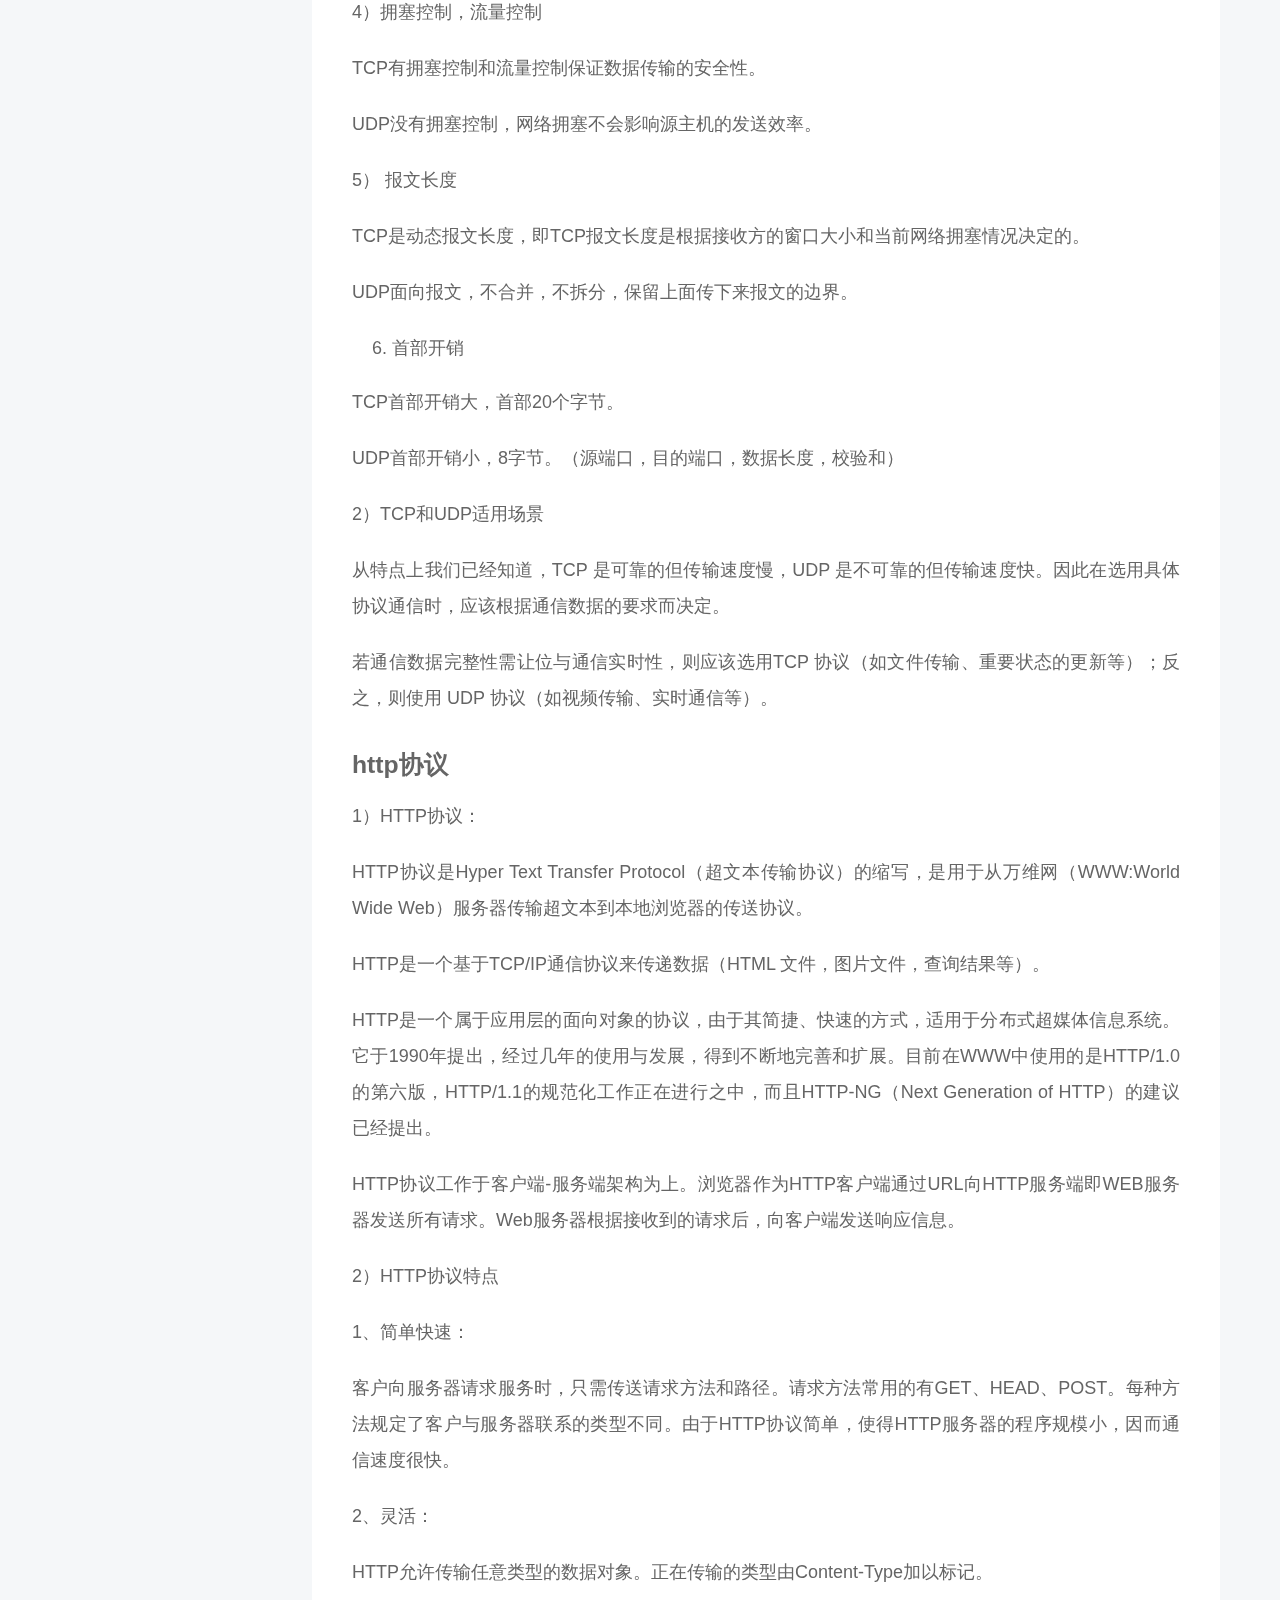
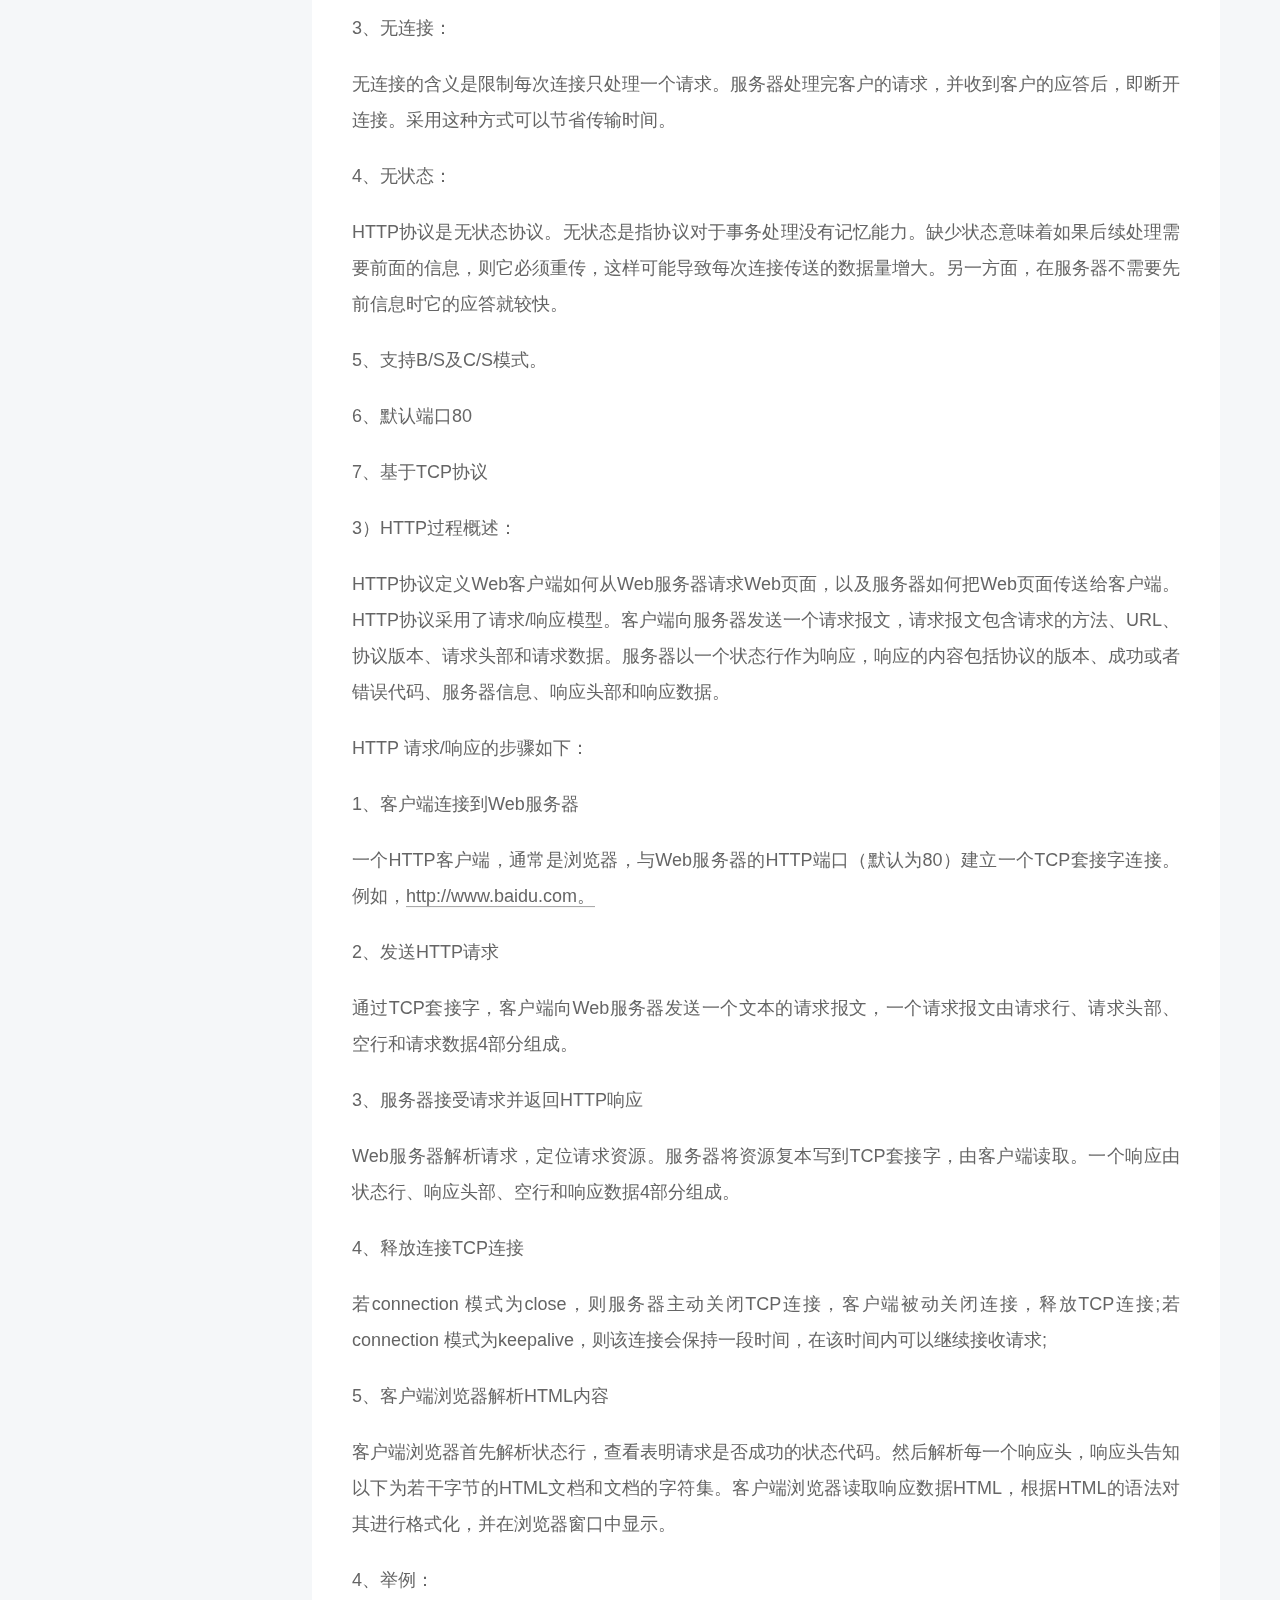
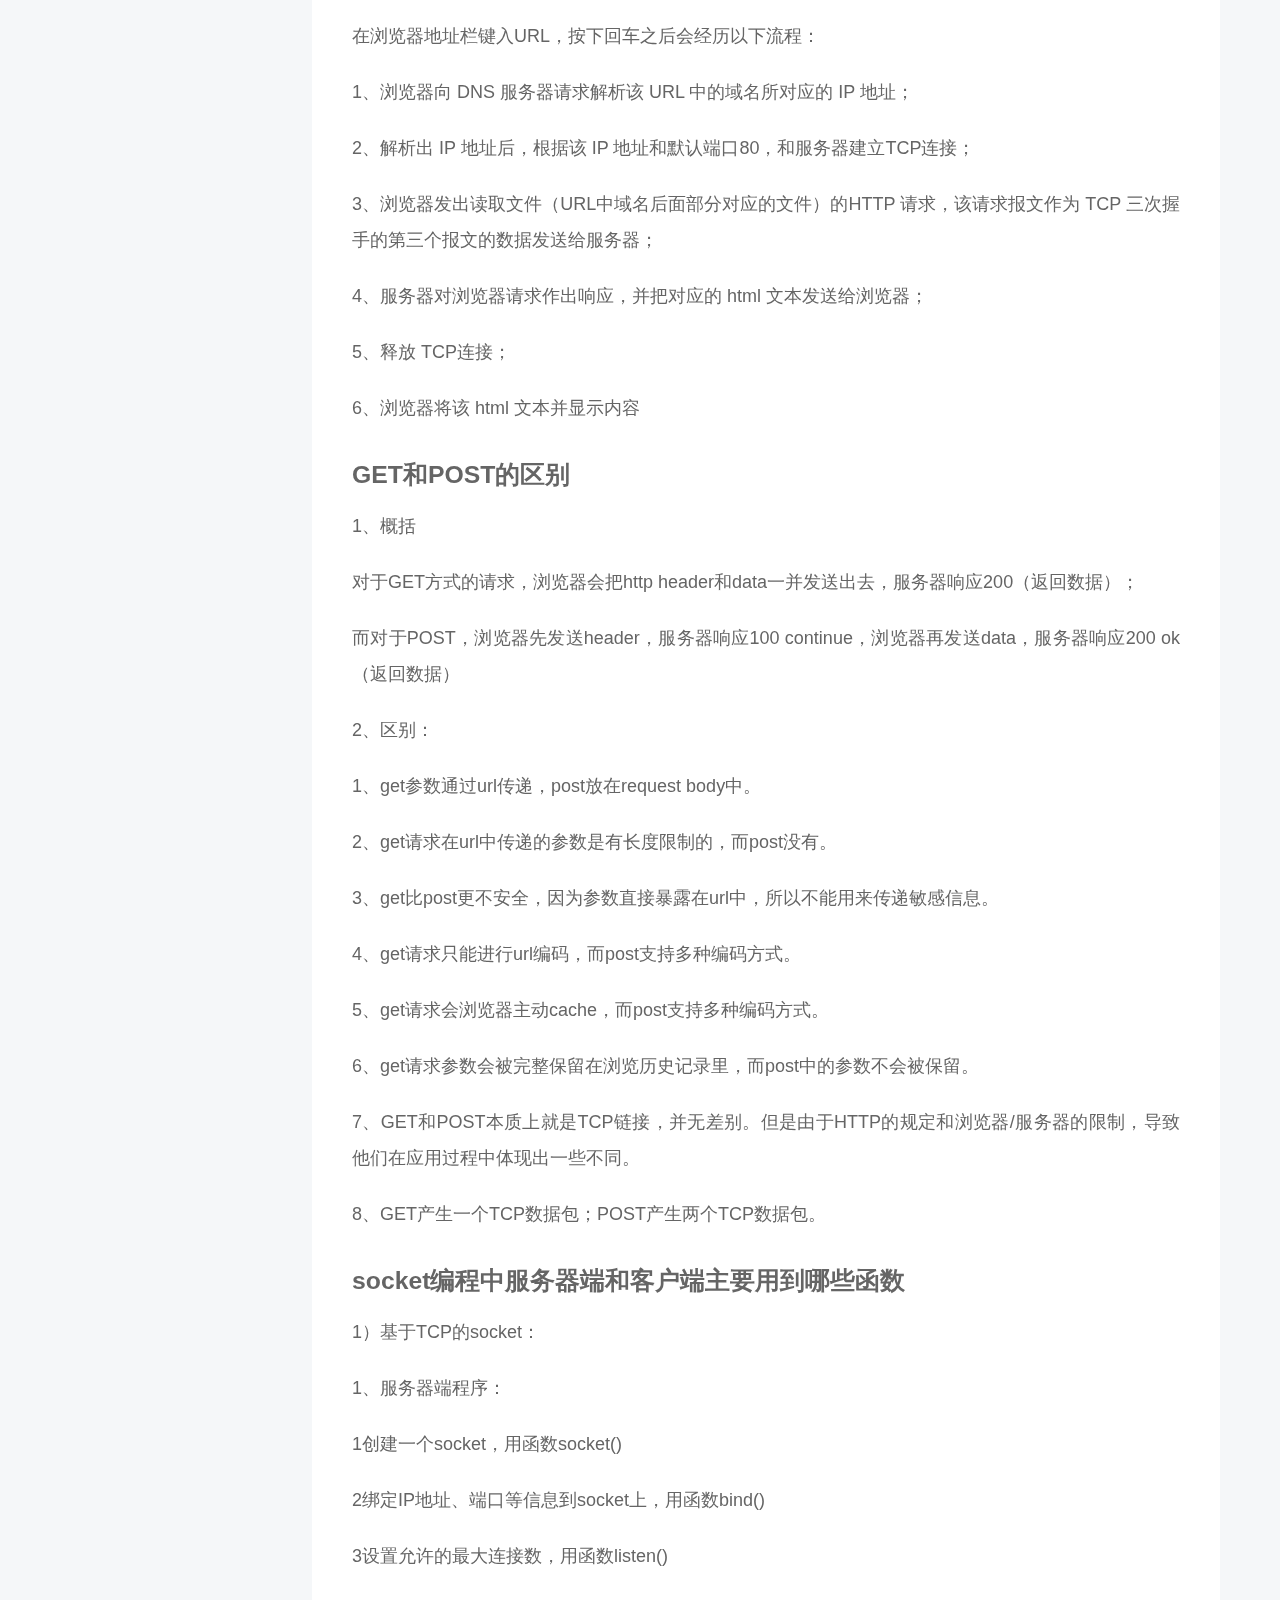
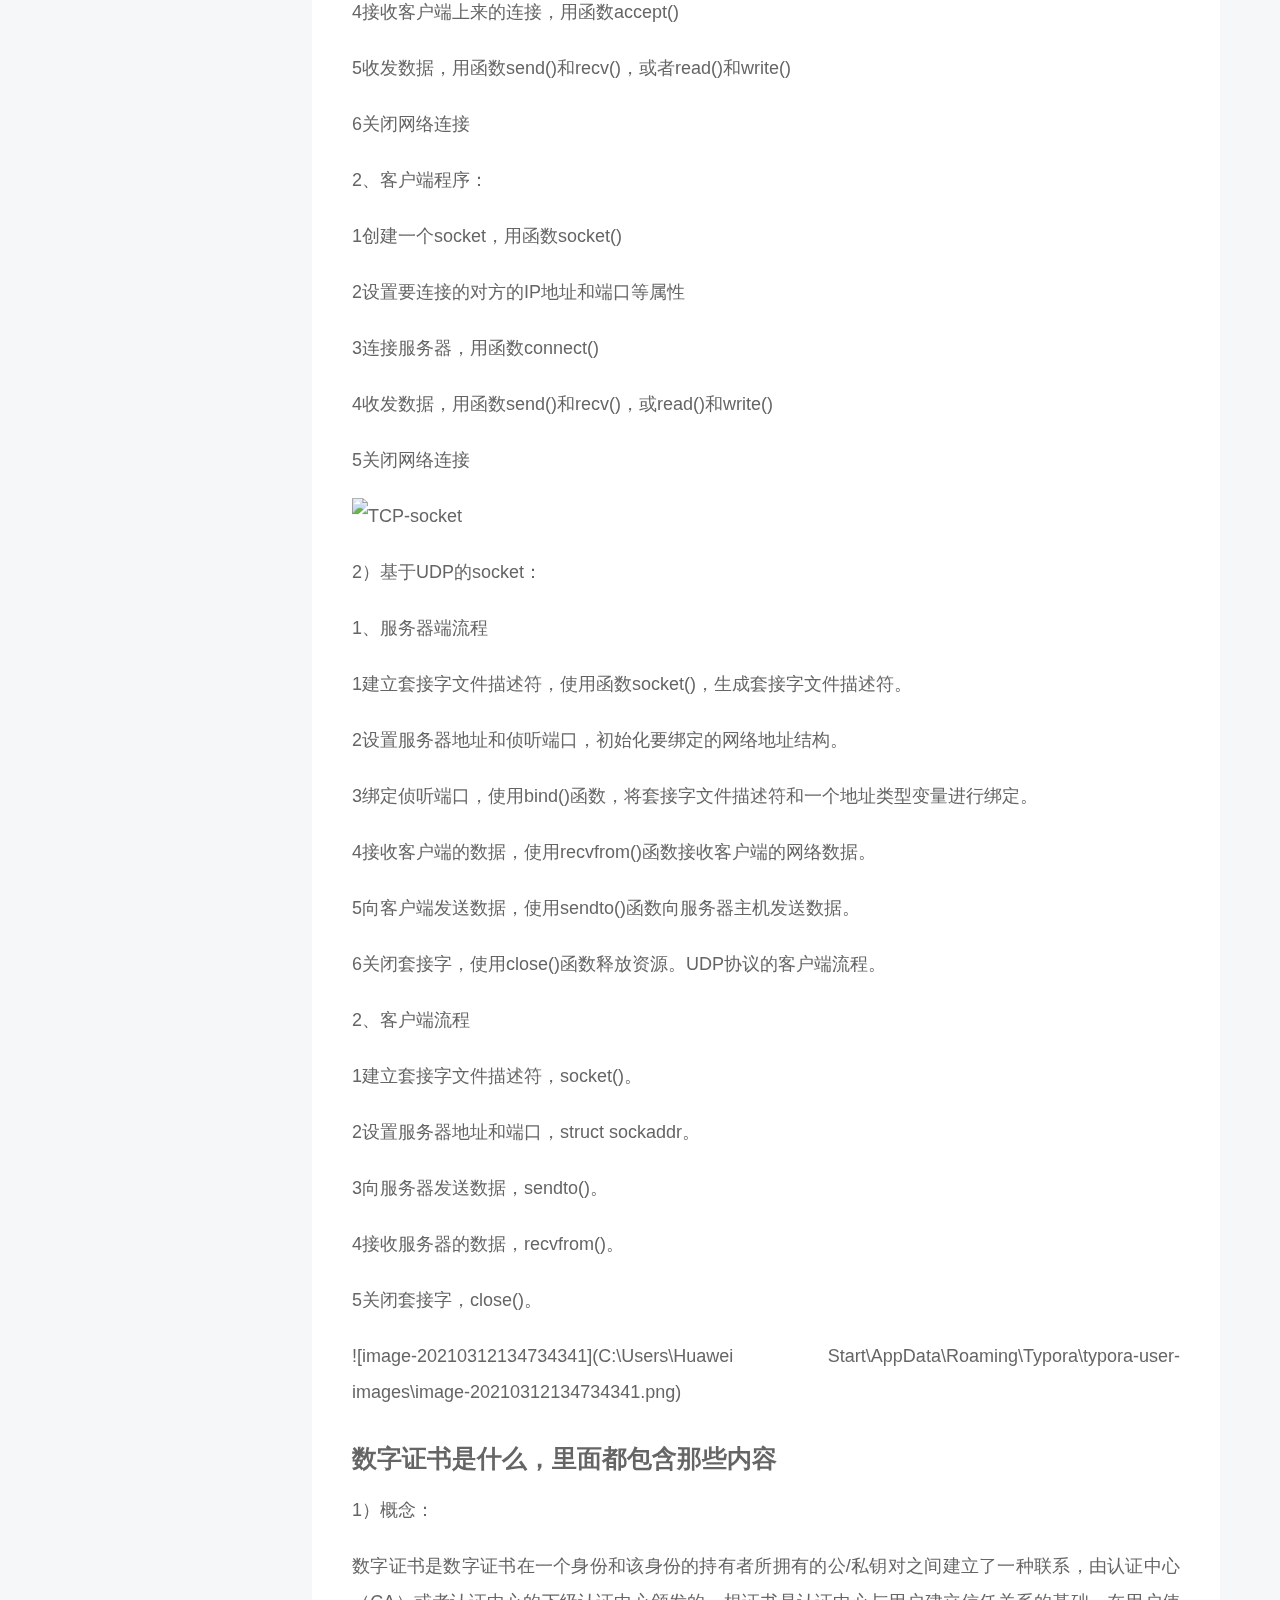
==== commit 9d58b707: "Site updated: 2021-03-24 19:23:19" ====
--- a/index.html
+++ b/index.html
@@ -148,6 +148,289 @@
   
   
   <article itemscope itemtype="http://schema.org/Article" class="post-block" lang="en">
+    <link itemprop="mainEntityOfPage" href="http://example.com/2021/03/24/%E8%AE%A1%E7%AE%97%E6%9C%BA%E7%BD%91%E7%BB%9C/">
+
+    <span hidden itemprop="author" itemscope itemtype="http://schema.org/Person">
+      <meta itemprop="image" content="/images/avatar.gif">
+      <meta itemprop="name" content="zsx">
+      <meta itemprop="description" content="天道酬勤">
+    </span>
+
+    <span hidden itemprop="publisher" itemscope itemtype="http://schema.org/Organization">
+      <meta itemprop="name" content="aquamarine的博客">
+    </span>
+      <header class="post-header">
+        <h2 class="post-title" itemprop="name headline">
+          
+            <a href="/2021/03/24/%E8%AE%A1%E7%AE%97%E6%9C%BA%E7%BD%91%E7%BB%9C/" class="post-title-link" itemprop="url">《计算机网络基础》复习提纲</a>
+        </h2>
+
+        <div class="post-meta">
+            <span class="post-meta-item">
+              <span class="post-meta-item-icon">
+                <i class="far fa-calendar"></i>
+              </span>
+              <span class="post-meta-item-text">Posted on</span>
+              
+
+              <time title="Created: 2021-03-24 19:21:52 / Modified: 19:22:26" itemprop="dateCreated datePublished" datetime="2021-03-24T19:21:52+08:00">2021-03-24</time>
+            </span>
+
+          
+
+        </div>
+      </header>
+
+    
+    
+    
+    <div class="post-body" itemprop="articleBody">
+
+      
+          <h2 id="TCP的模型，状态转移"><a href="#TCP的模型，状态转移" class="headerlink" title="TCP的模型，状态转移"></a>TCP的模型，状态转移</h2><p>四层TCP/IP模型如下：  </p>
+<p>  <img src="https://uploadfiles.nowcoder.com/images/20190313/311436_1552471617097_2C832BB517B9ED772DCA7DCAD9AFBC75" alt="img">  </p>
+<p>   其状态转移图如下：  </p>
+<p><img src="https://uploadfiles.nowcoder.com/images/20190313/311436_1552471666772_F4FEF3EED170579049D40CE58E343EE4" alt="img"></p>
+<h2 id="HTTP和HTTPS的区别，以及HTTPS有什么缺点？"><a href="#HTTP和HTTPS的区别，以及HTTPS有什么缺点？" class="headerlink" title="HTTP和HTTPS的区别，以及HTTPS有什么缺点？"></a>HTTP和HTTPS的区别，以及HTTPS有什么缺点？</h2><p>HTTP协议和HTTPS协议区别如下：  </p>
+<p>  1）HTTP协议是以明文的方式在网络中传输数据，而HTTPS协议传输的数据则是经过TLS加密后的，HTTPS具有更高的安全性 </p>
+<p>  2）HTTPS在TCP三次握手阶段之后，还需要进行SSL 的handshake，协商加密使用的对称加密密钥 </p>
+<p>  3）HTTPS协议需要服务端申请证书，浏览器端安装对应的根证书 </p>
+<p>  4）HTTP协议端口是80，HTTPS协议端口是443 </p>
+<p>  HTTPS优点： </p>
+<p>  HTTPS传输数据过程中使用密钥进行加密，所以安全性更高 </p>
+<p>  HTTPS协议可以认证用户和服务器，确保数据发送到正确的用户和服务器 </p>
+<p>  HTTPS缺点： </p>
+<p>  HTTPS握手阶段延时较高：由于在进行HTTP会话之前还需要进行SSL握手，因此HTTPS协议握手阶段延时增加 </p>
+<p>  HTTPS部署成本高：一方面HTTPS协议需要使用证书来验证自身的安全性，所以需要购买CA证书；另一方面由于采用HTTPS协议需要进行加解密的计算，占用CPU资源较多，需要的服务器配置或数目高 </p>
+<h2 id="HTTP返回码"><a href="#HTTP返回码" class="headerlink" title="HTTP返回码"></a>HTTP返回码</h2><p>  HTTP协议的响应报文由状态行、响应头部和响应包体组成，其响应状态码总体描述如下： </p>
+<p>  1xx：指示信息–表示请求已接收，继续处理。 </p>
+<p>  2xx：成功–表示请求已被成功接收、理解、接受。 </p>
+<p>  3xx：重定向–要完成请求必须进行更进一步的操作。 </p>
+<p>  4xx：客户端错误–请求有语法错误或请求无法实现。 </p>
+<p>  5xx：服务器端错误–服务器未能实现合法的请求。 </p>
+<p>  常见状态代码、状态描述的详细说明如下。 </p>
+<p>  200 OK：客户端请求成功。 </p>
+<p>  206 partial content服务器已经正确处理部分GET请求，实现断点续传或同时分片下载，该请求必须包含Range请求头来指示客户端期望得到的范围 </p>
+<p>  300 multiple choices（可选重定向）:被请求的资源有一系列可供选择的反馈信息，由浏览器/用户自行选择其中一个。 </p>
+<p>  301 moved permanently（永久重定向）：该资源已被永久移动到新位置，将来任何对该资源的访问都要使用本响应返回的若干个URI之一。 </p>
+<p>  302 move temporarily(临时重定向)：请求的资源现在临时从不同的URI中获得， </p>
+<p>  304：not modified :如果客户端发送一个待条件的GET请求并且该请求以经被允许，而文档内容未被改变，则返回304,该响应不包含包体（即可直接使用缓存）。 </p>
+<p>  403 Forbidden：服务器收到请求，但是拒绝提供服务。 </p>
+<p>  t Found：请求资源不存在，举个例子：输入了错误的URL。 </p>
+<h2 id="IP地址作用，以及MAC地址作用"><a href="#IP地址作用，以及MAC地址作用" class="headerlink" title="IP地址作用，以及MAC地址作用"></a>IP地址作用，以及MAC地址作用</h2><p>MAC地址是一个硬件地址，用来定义网络设备的位置，主要由数据链路层负责。而IP地址是IP协议提供的一种统一的地址格式，为互联网上的每一个网络和每一台主机分配一个逻辑地址，以此来屏蔽物理地址的差异。</p>
+<h2 id="OSI七层模型和TCP-IP四层模型，每层列举2个协议"><a href="#OSI七层模型和TCP-IP四层模型，每层列举2个协议" class="headerlink" title="OSI七层模型和TCP/IP四层模型，每层列举2个协议"></a>OSI七层模型和TCP/IP四层模型，每层列举2个协议</h2><p>  OSI七层模型及其包含的协议如下: </p>
+<p>  物理层: 通过媒介传输比特,确定机械及电气规范,传输单位为bit，主要包括的协议为：IEE802.3 CLOCK RJ45 </p>
+<p>  数据链路层: 将比特组装成帧和点到点的传递,传输单位为帧,主要包括的协议为MAC VLAN PPP </p>
+<p>  网络层：负责数据包从源到宿的传递和网际互连，传输单位为包,主要包括的协议为IP ARP ICMP </p>
+<p>  传输层：提供端到端的可靠报文传递和错误恢复，传输单位为报文,主要包括的协议为TCP UDP </p>
+<p>  会话层：建立、管理和终止会话，传输单位为SPDU，主要包括的协议为RPC NFS </p>
+<p>  表示层: 对数据进行翻译、加密和压缩,传输单位为PPDU，主要包括的协议为JPEG ASII </p>
+<p>  应用层: 允许访问OSI环境的手段,传输单位为APDU，主要包括的协议为FTP HTTP DNS </p>
+<p>  TCP/IP 4层模型包括： </p>
+<p>  网络接口层：MAC VLAN </p>
+<p>  网络层:IP ARP ICMP </p>
+<p>  传输层:TCP UDP </p>
+<p>  应用层:HTTP DNS SMTP </p>
+<h2 id="TCP的三次握手和四次挥手的过程及原因"><a href="#TCP的三次握手和四次挥手的过程及原因" class="headerlink" title="TCP的三次握手和四次挥手的过程及原因"></a>TCP的三次握手和四次挥手的过程及原因</h2><p>  TCP的三次握手过程如下： </p>
+<p>  C-&gt; SYN -&gt; S </p>
+<p>  S-&gt;SYN/ACK-&gt;C </p>
+<p>  C-&gt;ACK-&gt;S </p>
+<p><strong>序号（seq）</strong>用来标识从TCP发端向TCP收端发送的数据字节流，它表示在这个报文段中的的第一个数据字节。如果将字节流看作在两个应用程序间的单向流动，则TCP用序号对每个字节进行计数。序号是32bit的无符号数，序号到达232－1后又从0开始。</p>
+<p><img src="D:\C++\图像\三次握手.JPG" alt="三次握手"></p>
+<p>   三次握手的原因：三次握手可以防止已经失效的连接请求报文突然又传输到服务器端导致的服务器资源浪费。例如，客户端先发送了一个SYN，但是由于网络阻塞，该SYN数据包在某个节点长期滞留。然后客户端又重传SYN数据包并正确建立TCP连接，然后传输完数据后关闭该连接。该连接释放后失效的SYN数据包才到达服务器端。在二次握手的前提下，服务器端会认为这是客户端发起的又一次请求，然后发送SYN ，并且在服务器端创建socket套接字，一直等待客户端发送数据。但是由于客户端并没有发起新的请求，所以会丢弃服务端的SYN  。此时服务器会一直等待客户端发送数据从而造成资源浪费。 </p>
+<p>  TCP的四次挥手过程如下： </p>
+<p>  C-&gt;FIN-&gt;S </p>
+<p>  S-&gt;ACK-&gt;C </p>
+<p>  S-&gt;FIN-&gt;C </p>
+<p>  C-&gt;ACK-&gt;S </p>
+<p>  <img src="D:\C++\图像\四次挥手.JPG" alt="四次挥手"></p>
+<p>   四次挥手的原因：其实是客户端和服务端的两次挥手，也就是客户端和服务端<strong>分别释放</strong>连接的过程。可以看到，客户端在发送完最后一次确认之后，还要<strong>等待2MSL</strong>的时间。主要有两个原因，<strong>一个</strong>是为了让B能够按照<strong>正常</strong>步骤<strong>进入CLOSED</strong>状态，<strong>二是</strong>为了防止<strong>已经失效</strong>的请求连接报文出现在下次连接中。</p>
+<p>解释：</p>
+<p>1）、由于<strong>客户端最后一个ACK可能会丢失</strong>，这样B就无法正常进入CLOSED状态。于是B会重传请求释放的报文，而此时A如果已经关闭了，那就收不到B的重传请求，就会<strong>导致B不能正常释放</strong>。而如果A还在等待时间内，就会收到B的重传，然后进行应答，这样B就可以进入CLOSED状态了。</p>
+<p>2）、在这2MSL等待时间里面，本次连接的所有的报文都已经<strong>从网络中消失</strong>，从而不会出现在下次连接中。</p>
+<h2 id="搜索baidu，会用到计算机网络中的什么层？每层是干什么的"><a href="#搜索baidu，会用到计算机网络中的什么层？每层是干什么的" class="headerlink" title="搜索baidu，会用到计算机网络中的什么层？每层是干什么的"></a>搜索baidu，会用到计算机网络中的什么层？每层是干什么的</h2><p>  浏览器中输入URL </p>
+<p>   浏览器要将URL解析为IP地址，解析域名就要用到DNS协议，首先主机会查询DNS的缓存，如果没有就给本地DNS发送查询请求。DNS查询分为两种方式，一种是递归查询，一种是迭代查询。如果是迭代查询，本地的DNS服务器，向根域名服务器发送查询请求，根域名服务器告知该域名的一级域名服务器，然后本地服务器给该一级域名服务器发送查询请求，然后依次类推直到查询到该域名的IP地址。DNS服务器是基于UDP的，因此会用到UDP协议。 </p>
+<p>   得到IP地址后，浏览器就要与服务器建立一个http连接。因此要用到http协议，http协议报文格式上面已经提到。http生成一个get请求报文，将该报文传给TCP层处理，所以还会用到TCP协议。如果采用https还会使用https协议先对http数据进行加密。TCP层如果有需要先将HTTP数据包分片，分片依据路径MTU和MSS。TCP的数据包然后会发送给IP层，用到IP协议。IP层通过路由选路，一跳一跳发送到目的地址。当然在一个网段内的寻址是通过以太网协议实现(也可以是其他物理层协议，比如PPP，SLIP)，以太网协议需要直到目的IP地址的物理地址，有需要ARP协议。 </p>
+<p>  其中： </p>
+<p>  1、DNS协议，http协议，https协议属于应用层 </p>
+<p>   应用层是体系结构中的最高层。应用层确定进程之间通信的性质以满足用户的需要。这里的进程就是指正在运行的程序。应用层不仅要提供应用进程所需要的信息交换和远地操作，而且还要作为互相作用的应用进程的用户代理，来完成一些为进行语义上有意义的信息交换所必须的功能。应用层直接为用户的应用进程提供服务。 </p>
+<p>  2、TCP/UDP属于传输层 </p>
+<p>  传输层的任务就是负责主机中两个进程之间的通信。因特网的传输层可使用两种不同协议：即面向连接的传输控制协议<a target="_blank" rel="noopener" href="https://www.baidu.com/s?wd=TCP&tn=SE_PcZhidaonwhc_ngpagmjz&rsv_dl=gh_pc_zhidao">TCP</a>，和无连接的用户数据报协议<a target="_blank" rel="noopener" href="https://www.baidu.com/s?wd=UDP&tn=SE_PcZhidaonwhc_ngpagmjz&rsv_dl=gh_pc_zhidao">UDP</a>。面向连接的服务能够提供可靠的交付，但无连接服务则不保证提供可靠的交付，它只是“尽最大努力交付”。这两种服务方式都很有用，备有其优缺点。在分组交换网内的各个交换结点机都没有传输层。 </p>
+<p>  3、IP协议，ARP协议属于网络层 </p>
+<p>  网络层负责为分组交换网上的不同主机提供通信。在发送数据时，网络层将运输层产生的报文段或用户数据报封装成分组或包进行传送。在<a target="_blank" rel="noopener" href="https://www.baidu.com/s?wd=TCP&tn=SE_PcZhidaonwhc_ngpagmjz&rsv_dl=gh_pc_zhidao">TCP</a>/IP体系中，分组也叫作IP数据报，或简称为数据报。网络层的另一个任务就是要选择合适的路由，使源主机运输层所传下来的分组能够交付到目的主机。<br> 4、数据链路层 </p>
+<p>  当发送数据时，数据链路层的任务是将在网络层交下来的IP数据报组装成帧，在两个相邻结点间的链路上传送以帧为单位的数据。每一帧包括数据和必要的控制信息（如同步信息、地址信息、差错控制、以及<a target="_blank" rel="noopener" href="https://www.baidu.com/s?wd=%E6%B5%81%E9%87%8F%E6%8E%A7%E5%88%B6&tn=SE_PcZhidaonwhc_ngpagmjz&rsv_dl=gh_pc_zhidao">流量控制</a>信息等）。控制信息使接收端能够知道—个帧从哪个比特开始和到哪个比特结束。控制信息还使接收端能够检测到所收到的帧中有无差错。<br> 5、物理层 </p>
+<p>  物理层的任务就是透明地传送比特流。在物理层上所传数据的单位是比特。传递信息所利用的一些物理媒体，如<a target="_blank" rel="noopener" href="https://www.baidu.com/s?wd=%E5%8F%8C%E7%BB%9E%E7%BA%BF&tn=SE_PcZhidaonwhc_ngpagmjz&rsv_dl=gh_pc_zhidao">双绞线</a>、同轴电缆、光缆等，并不在物理层之内而是在物理层的下面。因此也有人把物理媒体当做第0层。 </p>
+<h2 id="TCP拥塞控制？以及达到什么情况的时候开始减慢增长的速度？"><a href="#TCP拥塞控制？以及达到什么情况的时候开始减慢增长的速度？" class="headerlink" title="TCP拥塞控制？以及达到什么情况的时候开始减慢增长的速度？"></a>TCP拥塞控制？以及达到什么情况的时候开始减慢增长的速度？</h2><p>  拥塞控制是防止过多的数据注入网络，使得网络中的路由器或者链路过载。流量控制是点对点的通信量控制，而拥塞控制是全局的网络流量整体性的控制。发送双方都有一个拥塞窗口——cwnd。 </p>
+<p>  1、慢开始 </p>
+<p>  最开始发送方的拥塞窗口为1，由小到大逐渐增大发送窗口和拥塞窗口。每经过一个传输轮次，拥塞窗口cwnd加倍。当cwnd超过慢开始门限，则使用拥塞避免算法，避免cwnd增长过大。 </p>
+<p>  2、拥塞避免 </p>
+<p>  每经过一个往返时间RTT，cwnd就增长1。 </p>
+<p>  在慢开始和拥塞避免的过程中，一旦发现网络拥塞，就把慢开始门限设为当前值的一半，并且重新设置cwnd为1，重新慢启动。（乘法减小，加法增大） </p>
+<p>  3、快重传 </p>
+<p>  接收方每次收到一个失序的报文段后就立即发出重复确认，发送方只要连续收到三个重复确认就立即重传（尽早重传未被确认的报文段）。 </p>
+<p>  4、快恢复 </p>
+<p>  当发送方连续收到了三个重复确认，就乘法减半（慢开始门限减半），将当前的cwnd设置为慢开始门限，并且采用拥塞避免算法（连续收到了三个重复请求，说明当前网络可能没有拥塞）。 </p>
+<p>  采用快恢复算法时，慢开始只在建立连接和网络超时才使用。 </p>
+<p>  达到什么情况的时候开始减慢增长的速度？ </p>
+<p>  采用慢开始和拥塞避免算法的时候 </p>
+<p>  \1. 一旦cwnd&gt;慢开始门限，就采用拥塞避免算法，减慢增长速度 </p>
+<p>  \2. 一旦出现丢包的情况，就重新进行慢开始，减慢增长速度 </p>
+<p>  采用快恢复和快重传算法的时候 </p>
+<p>  \1. 一旦cwnd&gt;慢开始门限，就采用拥塞避免算法，减慢增长速度 </p>
+<p>  \2. 一旦发送方连续收到了三个重复确认，就采用拥塞避免算法，减慢增长速度 </p>
+<h2 id="TCP用了哪些措施保证其可靠性"><a href="#TCP用了哪些措施保证其可靠性" class="headerlink" title="TCP用了哪些措施保证其可靠性"></a>TCP用了哪些措施保证其可靠性</h2><p>  1、序列号、确认应答、超时重传 </p>
+<p>   数据到达接收方，接收方需要发出一个确认应答，表示已经收到该数据段，并且确认序号会说明了它下一次需要接收的数据序列号。如果发送发迟迟未收到确认应答，那么可能是发送的数据丢失，也可能是确认应答丢失，这时发送方在等待一定时间后会进行重传。这个时间一般是2*RTT(报文段往返时间）+一个偏差值。 </p>
+<p>  2、窗口控制与高速重发控制/快速重传（重复确认应答） </p>
+<p>  TCP会利用窗口控制来提高传输速度，意思是在一个窗口大小内，不用一定要等到应答才能发送下一段数据，窗口大小就是无需等待确认而可以继续发送数据的最大值。如果不使用窗口控制，每一个没收到确认应答的数据都要重发。 </p>
+<p>   使用窗口控制，如果数据段1001-2000丢失，后面数据每次传输，确认应答都会不停地发送序号为1001的应答，表示我要接收1001开始的数据，发送端如果收到3次相同应答，就会立刻进行重发；但还有种情况有可能是数据都收到了，但是有的应答丢失了，这种情况不会进行重发，因为发送端知道，如果是数据段丢失，接收端不会放过它的，会疯狂向它提醒…… </p>
+<p>  3、拥塞控制 </p>
+<p>  如果把窗口定的很大，发送端连续发送大量的数据，可能会造成网络的拥堵（大家都在用网，你在这狂发，吞吐量就那么大，当然会堵），甚至造成网络的瘫痪。所以TCP在为了防止这种情况而进行了拥塞控制。 </p>
+<p>  慢启动：定义拥塞窗口，一开始将该窗口大小设为1，之后每次收到确认应答（经过一个rtt），将拥塞窗口大小*2。 </p>
+<p>  拥塞避免：设置慢启动阈值，一般开始都设为65536。拥塞避免是指当拥塞窗口大小达到这个阈值，拥塞窗口的值不再指数上升，而是加法增加（每次确认应答/每个rtt，拥塞窗口大小+1），以此来避免拥塞。 </p>
+<p>  将报文段的超时重传看做拥塞，则一旦发生超时重传，我们需要先将阈值设为当前窗口大小的一半，并且将窗口大小设为初值1，然后重新进入慢启动过程。 </p>
+<p>  快速重传：在遇到3次重复确认应答（高速重发控制）时，代表收到了3个报文段，但是这之前的1个段丢失了，便对它进行立即重传。 </p>
+<p>  然后，先将阈值设为当前窗口大小的一半，然后将拥塞窗口大小设为慢启动阈值+3的大小。 </p>
+<p>  这样可以达到：在TCP通信时，网络吞吐量呈现逐渐的上升，并且随着拥堵来降低吞吐量，再进入慢慢上升的过程，网络不会轻易的发生瘫痪。 </p>
+<h2 id="TCP和UDP的区别和各自适用的场景"><a href="#TCP和UDP的区别和各自适用的场景" class="headerlink" title="TCP和UDP的区别和各自适用的场景"></a>TCP和UDP的区别和各自适用的场景</h2><p>  1）TCP和UDP区别 </p>
+<p>  1） 连接 </p>
+<p>  TCP是面向连接的传输层协议，即传输数据之前必须先建立好连接。 </p>
+<p>  UDP无连接。 </p>
+<p>  2） 服务对象 </p>
+<p>  TCP是点对点的两点间服务，即一条TCP连接只能有两个端点； </p>
+<p>  UDP支持一对一，一对多，多对一，多对多的交互通信。 </p>
+<p>  3） 可靠性 </p>
+<p>  TCP是可靠交付：无差错，不丢失，不重复，按序到达。 </p>
+<p>  UDP是尽最大努力交付，不保证可靠交付。 </p>
+<p>  4）拥塞控制，流量控制 </p>
+<p>  TCP有拥塞控制和流量控制保证数据传输的安全性。 </p>
+<p>  UDP没有拥塞控制，网络拥塞不会影响源主机的发送效率。 </p>
+<p>  5） 报文长度 </p>
+<p>  TCP是动态报文长度，即TCP报文长度是根据接收方的窗口大小和当前网络拥塞情况决定的。 </p>
+<p>  UDP面向报文，不合并，不拆分，保留上面传下来报文的边界。 </p>
+<ol start="6">
+<li> 首部开销 </li>
+</ol>
+<p>  TCP首部开销大，首部20个字节。 </p>
+<p>  UDP首部开销小，8字节。（源端口，目的端口，数据长度，校验和） </p>
+<p>  2）TCP和UDP适用场景 </p>
+<p>  从特点上我们已经知道，TCP 是可靠的但传输速度慢，UDP 是不可靠的但传输速度快。因此在选用具体协议通信时，应该根据通信数据的要求而决定。 </p>
+<p>  若通信数据完整性需让位与通信实时性，则应该选用TCP 协议（如文件传输、重要状态的更新等）；反之，则使用 UDP 协议（如视频传输、实时通信等）。 </p>
+<h2 id="http协议"><a href="#http协议" class="headerlink" title="http协议"></a>http协议</h2><p>  1）HTTP协议： </p>
+<p>  HTTP协议是Hyper Text Transfer Protocol（超文本传输协议）的缩写，是用于从万维网（WWW:World Wide Web）服务器传输超文本到本地浏览器的传送协议。 </p>
+<p>  HTTP是一个基于TCP/IP通信协议来传递数据（HTML 文件，图片文件，查询结果等）。 </p>
+<p>   HTTP是一个属于应用层的面向对象的协议，由于其简捷、快速的方式，适用于分布式超媒体信息系统。它于1990年提出，经过几年的使用与发展，得到不断地完善和扩展。目前在WWW中使用的是HTTP/1.0的第六版，HTTP/1.1的规范化工作正在进行之中，而且HTTP-NG（Next Generation of HTTP）的建议已经提出。 </p>
+<p>  HTTP协议工作于客户端-服务端架构为上。浏览器作为HTTP客户端通过URL向HTTP服务端即WEB服务器发送所有请求。Web服务器根据接收到的请求后，向客户端发送响应信息。 </p>
+<p>  2）HTTP协议特点 </p>
+<p>  1、简单快速： </p>
+<p>  客户向服务器请求服务时，只需传送请求方法和路径。请求方法常用的有GET、HEAD、POST。每种方法规定了客户与服务器联系的类型不同。由于HTTP协议简单，使得HTTP服务器的程序规模小，因而通信速度很快。 </p>
+<p>  2、灵活： </p>
+<p>  HTTP允许传输任意类型的数据对象。正在传输的类型由Content-Type加以标记。 </p>
+<p>  3、无连接： </p>
+<p>  无连接的含义是限制每次连接只处理一个请求。服务器处理完客户的请求，并收到客户的应答后，即断开连接。采用这种方式可以节省传输时间。 </p>
+<p>  4、无状态： </p>
+<p>  HTTP协议是无状态协议。无状态是指协议对于事务处理没有记忆能力。缺少状态意味着如果后续处理需要前面的信息，则它必须重传，这样可能导致每次连接传送的数据量增大。另一方面，在服务器不需要先前信息时它的应答就较快。 </p>
+<p>  5、支持B/S及C/S模式。 </p>
+<p>  6、默认端口80 </p>
+<p>  7、基于TCP协议 </p>
+<p>  3）HTTP过程概述： </p>
+<p>   HTTP协议定义Web客户端如何从Web服务器请求Web页面，以及服务器如何把Web页面传送给客户端。HTTP协议采用了请求/响应模型。客户端向服务器发送一个请求报文，请求报文包含请求的方法、URL、协议版本、请求头部和请求数据。服务器以一个状态行作为响应，响应的内容包括协议的版本、成功或者错误代码、服务器信息、响应头部和响应数据。 </p>
+<p>  HTTP 请求/响应的步骤如下： </p>
+<p>  1、客户端连接到Web服务器 </p>
+<p>  一个HTTP客户端，通常是浏览器，与Web服务器的HTTP端口（默认为80）建立一个TCP套接字连接。例如，<a target="_blank" rel="noopener" href="http://www.baidu.com./">http://www.baidu.com。</a> </p>
+<p>  2、发送HTTP请求 </p>
+<p>  通过TCP套接字，客户端向Web服务器发送一个文本的请求报文，一个请求报文由请求行、请求头部、空行和请求数据4部分组成。 </p>
+<p>  3、服务器接受请求并返回HTTP响应 </p>
+<p>  Web服务器解析请求，定位请求资源。服务器将资源复本写到TCP套接字，由客户端读取。一个响应由状态行、响应头部、空行和响应数据4部分组成。 </p>
+<p>  4、释放连接TCP连接 </p>
+<p>  若connection 模式为close，则服务器主动关闭TCP连接，客户端被动关闭连接，释放TCP连接;若connection 模式为keepalive，则该连接会保持一段时间，在该时间内可以继续接收请求; </p>
+<p>  5、客户端浏览器解析HTML内容 </p>
+<p>  客户端浏览器首先解析状态行，查看表明请求是否成功的状态代码。然后解析每一个响应头，响应头告知以下为若干字节的HTML文档和文档的字符集。客户端浏览器读取响应数据HTML，根据HTML的语法对其进行格式化，并在浏览器窗口中显示。 </p>
+<p>  4、举例： </p>
+<p>  在浏览器地址栏键入URL，按下回车之后会经历以下流程： </p>
+<p>  1、浏览器向 DNS 服务器请求解析该 URL 中的域名所对应的 IP 地址； </p>
+<p>  2、解析出 IP 地址后，根据该 IP 地址和默认端口80，和服务器建立TCP连接； </p>
+<p>  3、浏览器发出读取文件（URL中域名后面部分对应的文件）的HTTP 请求，该请求报文作为 TCP 三次握手的第三个报文的数据发送给服务器； </p>
+<p>  4、服务器对浏览器请求作出响应，并把对应的 html 文本发送给浏览器； </p>
+<p>  5、释放 TCP连接； </p>
+<p>  6、浏览器将该 html 文本并显示内容</p>
+<h2 id="GET和POST的区别"><a href="#GET和POST的区别" class="headerlink" title="GET和POST的区别"></a>GET和POST的区别</h2><p>  1、概括 </p>
+<p>  对于GET方式的请求，浏览器会把http header和data一并发送出去，服务器响应200（返回数据）； </p>
+<p>  而对于POST，浏览器先发送header，服务器响应100 continue，浏览器再发送data，服务器响应200 ok（返回数据） </p>
+<p>  2、区别： </p>
+<p>  1、get参数通过url传递，post放在request body中。 </p>
+<p>  2、get请求在url中传递的参数是有长度限制的，而post没有。 </p>
+<p>  3、get比post更不安全，因为参数直接暴露在url中，所以不能用来传递敏感信息。 </p>
+<p>  4、get请求只能进行url编码，而post支持多种编码方式。 </p>
+<p>  5、get请求会浏览器主动cache，而post支持多种编码方式。 </p>
+<p>  6、get请求参数会被完整保留在浏览历史记录里，而post中的参数不会被保留。 </p>
+<p>  7、GET和POST本质上就是TCP链接，并无差别。但是由于HTTP的规定和浏览器/服务器的限制，导致他们在应用过程中体现出一些不同。 </p>
+<p>  8、GET产生一个TCP数据包；POST产生两个TCP数据包。 </p>
+<h2 id="socket编程中服务器端和客户端主要用到哪些函数"><a href="#socket编程中服务器端和客户端主要用到哪些函数" class="headerlink" title="socket编程中服务器端和客户端主要用到哪些函数"></a>socket编程中服务器端和客户端主要用到哪些函数</h2><p>  1）基于TCP的socket： </p>
+<p>  1、服务器端程序： </p>
+<p>  1创建一个socket，用函数socket() </p>
+<p>  2绑定IP地址、端口等信息到socket上，用函数bind() </p>
+<p>  3设置允许的最大连接数，用函数listen() </p>
+<p>  4接收客户端上来的连接，用函数accept() </p>
+<p>  5收发数据，用函数send()和recv()，或者read()和write() </p>
+<p>  6关闭网络连接 </p>
+<p>  2、客户端程序： </p>
+<p>  1创建一个socket，用函数socket() </p>
+<p>  2设置要连接的对方的IP地址和端口等属性 </p>
+<p>  3连接服务器，用函数connect() </p>
+<p>  4收发数据，用函数send()和recv()，或read()和write() </p>
+<p>  5关闭网络连接 </p>
+<img src="D:\C++\图像\TCP-socket.png" alt="TCP-socket"  />
+
+<p>  2）基于UDP的socket： </p>
+<p>  1、服务器端流程 </p>
+<p>  1建立套接字文件描述符，使用函数socket()，生成套接字文件描述符。 </p>
+<p>  2设置服务器地址和侦听端口，初始化要绑定的网络地址结构。 </p>
+<p>  3绑定侦听端口，使用bind()函数，将套接字文件描述符和一个地址类型变量进行绑定。 </p>
+<p>  4接收客户端的数据，使用recvfrom()函数接收客户端的网络数据。 </p>
+<p>  5向客户端发送数据，使用sendto()函数向服务器主机发送数据。 </p>
+<p>  6关闭套接字，使用close()函数释放资源。UDP协议的客户端流程。</p>
+<p>  2、客户端流程 </p>
+<p>  1建立套接字文件描述符，socket()。 </p>
+<p>  2设置服务器地址和端口，struct sockaddr。 </p>
+<p>  3向服务器发送数据，sendto()。 </p>
+<p>  4接收服务器的数据，recvfrom()。 </p>
+<p>  5关闭套接字，close()。 </p>
+<p>![image-20210312134734341](C:\Users\Huawei Start\AppData\Roaming\Typora\typora-user-images\image-20210312134734341.png)</p>
+<h2 id="数字证书是什么，里面都包含那些内容"><a href="#数字证书是什么，里面都包含那些内容" class="headerlink" title="数字证书是什么，里面都包含那些内容"></a>数字证书是什么，里面都包含那些内容</h2><p>  1）概念： </p>
+<p>  数字证书是数字证书在一个身份和该身份的持有者所拥有的公/私钥对之间建立了一种联系，由认证中心（CA）或者认证中心的下级认证中心颁发的。根证书是认证中心与用户建立信任关系的基础。在用户使用数字证书之前必须首先下载和安装。 </p>
+<p>  认证中心是一家能向用户签发数字证书以确认用户身份的管理机构。为了防止数字凭证的伪造，认证中心的公共密钥必须是可靠的，认证中心必须公布其公共密钥或由更高级别的认证中心提供一个电子凭证来证明其公共密钥的有效性，后一种方法导致了多级别认证中心的出现。 </p>
+<p>  2）数字证书颁发过程： </p>
+<p>   数字证书颁发过程如下：用户产生了自己的密钥对，并将公共密钥及部分个人身份信息传送给一家认证中心。认证中心在核实身份后，将执行一些必要的步骤，以确信请求确实由用户发送而来，然后，认证中心将发给用户一个数字证书，该证书内附了用户和他的密钥等信息，同时还附有对认证中心公共密钥加以确认的数字证书。当用户想证明其公开密钥的合法性时，就可以提供这一数字证书。 </p>
+<p>  3）内容： </p>
+<p>  数字证书的格式普遍采用的是X.509V3国际标准，一个标准的X.509数字证书包含以下一些内容： </p>
+<p>  1、证书的版本信息； </p>
+<p>  2、证书的序列号，每个证书都有一个唯一的证书序列号； </p>
+<p>  3、证书所使用的签名算法； </p>
+<p>  4、证书的发行机构名称，命名规则一般采用X.500格式； </p>
+<p>  5、证书的有效期，通用的证书一般采用UTC时间格式； </p>
+<p>  6、证书所有人的名称，命名规则一般采用X.500格式； </p>
+<p>  7、证书所有人的公开密钥； </p>
+<p>  8、证书发行者对证书的签名；</p>
+<h2 id="TCP-IP数据链路层的交互过程"><a href="#TCP-IP数据链路层的交互过程" class="headerlink" title="TCP/IP数据链路层的交互过程"></a>TCP/IP数据链路层的交互过程</h2><p>   网络层等到数据链层用mac地址作为通信目标，数据包到达网络等准备往数据链层发送的时候，首先会去自己的arp缓存表(存着ip-mac对应关系)去查找改目标ip的mac地址，如果查到了，就讲目标ip的mac地址封装到链路层数据包的包头。如果缓存中没有找到，会发起一个广播：who is ip XXX tell ip  XXX,所有收到的广播的机器看这个ip是不是自己的，如果是自己的，则以单拨的形式将自己的mac地址回复给请求的机器 </p>
+
+      
+    </div>
+
+    
+    
+    
+      <footer class="post-footer">
+        <div class="post-eof"></div>
+      </footer>
+  </article>
+  
+  
+  
+
+      
+  
+  
+  <article itemscope itemtype="http://schema.org/Article" class="post-block" lang="en">
     <link itemprop="mainEntityOfPage" href="http://example.com/2021/03/15/%E6%95%B0%E6%8D%AE%E5%BA%93%E5%A4%8D%E4%B9%A0/">
 
     <span hidden itemprop="author" itemscope itemtype="http://schema.org/Person">
@@ -171,10 +454,16 @@
                 <i class="far fa-calendar"></i>
               </span>
               <span class="post-meta-item-text">Posted on</span>
-              
-
-              <time title="Created: 2021-03-15 16:41:13 / Modified: 16:46:14" itemprop="dateCreated datePublished" datetime="2021-03-15T16:41:13+08:00">2021-03-15</time>
+
+              <time title="Created: 2021-03-15 16:41:13" itemprop="dateCreated datePublished" datetime="2021-03-15T16:41:13+08:00">2021-03-15</time>
             </span>
+              <span class="post-meta-item">
+                <span class="post-meta-item-icon">
+                  <i class="far fa-calendar-check"></i>
+                </span>
+                <span class="post-meta-item-text">Edited on</span>
+                <time title="Modified: 2021-03-17 14:13:33" itemprop="dateModified" datetime="2021-03-17T14:13:33+08:00">2021-03-17</time>
+              </span>
 
           
 
@@ -187,8 +476,11 @@
     <div class="post-body" itemprop="articleBody">
 
       
-          <h1 id="第一章：数据库发展史"><a href="#第一章：数据库发展史" class="headerlink" title="第一章：数据库发展史"></a>第一章：数据库发展史</h1><h2 id="数据库管理技术的发展"><a href="#数据库管理技术的发展" class="headerlink" title="数据库管理技术的发展"></a>数据库管理技术的发展</h2><p>1.人工管理阶段 2.文件系统阶段 3.倒排文件系统；<br> 文件系统的缺陷（数据冗余性、数据不一致性、数据联系弱）。</p>
+          <h1 id="第一章：数据库发展史"><a href="#第一章：数据库发展史" class="headerlink" title="第一章：数据库发展史"></a>第一章：数据库发展史</h1><h2 id="数据库管理技术的发展"><a href="#数据库管理技术的发展" class="headerlink" title="数据库管理技术的发展"></a>数据库管理技术的发展</h2><p>1.人工管理阶段 </p>
+<p>2.文件系统阶段 </p>
+<p>3.倒排文件系统</p>
 <p>4.数据库阶段</p>
+<p>文件系统的缺陷（数据冗余性、数据不一致性、数据联系弱）。</p>
 <h2 id="数据库技术的产生"><a href="#数据库技术的产生" class="headerlink" title="数据库技术的产生"></a>数据库技术的产生</h2><p>进入数据库阶段的标志是20世纪60年代末的三件大事：<br>1968年IBM公司研制的IMS系统—————–典型的层次DBS;<br>1969年美国CODASYL组织 DBTG报告提出———网状DBS的概念;<br>1970年美国IBM公司的E.F.Codd发表的论文提出—关系模型的思想</p>
 <h2 id="数据库阶段的特点"><a href="#数据库阶段的特点" class="headerlink" title="数据库阶段的特点"></a>数据库阶段的特点</h2><ol>
 <li> 采用数据模型表示复杂的数据结构(数据库的三级体系结构)；</li>
@@ -215,14 +507,31 @@
 <h2 id="数据库系统"><a href="#数据库系统" class="headerlink" title="数据库系统"></a>数据库系统</h2><p>包括数据库（DB)、硬件、软件、数据库管理员（DBA）</p>
 <h1 id="第三章：关系运算"><a href="#第三章：关系运算" class="headerlink" title="第三章：关系运算"></a>第三章：关系运算</h1><h2 id="基本概念"><a href="#基本概念" class="headerlink" title="基本概念"></a>基本概念</h2><p><em><strong>关系模型：</strong></em></p>
 <p>用二维表格表示实体集，用关键码表示实体间联系的数据模型；</p>
-<p><strong>关键码： 超键、候选键、主键和外键；</strong>(P.37)</p>
-<p><strong>关系的定义和特点；</strong>（P36~P37,P41）</p>
-<p><strong>三类完整性规则：</strong>(P40~P41)</p>
-<p>实体完整性规则、参照完整性规则、用户定义的完整性规则；</p>
+<p>*<strong>关键码： 超键、候选键、主键和外键：</strong></p>
+<p>超键：用于唯一标识元组的属性或属性集</p>
+<p>候选键：不含多余属性的超键</p>
+<p>主键：候选键之一</p>
+<p>外键：候选键之外、并作为其他关系的主键的键</p>
+<p><strong>关系的定义和特点</strong></p>
+<p><strong>三类完整性规则</strong></p>
+<p>实体完整性规则：主键不为空。</p>
+<p>参照完整性规则：外键的值要么为空、要么取其作为主键的关系里的值。</p>
+<p>用户定义的完整性规则：用户自定义。</p>
 <p><strong>ER模型到关系模型的转换规则；</strong></p>
 <p><strong>过程性语言与非过程性语言：</strong><br> 过程性语言：编程时必须指出“干什么”及“怎么干”的语言;<br> 非过程性语言：编程时只须指出“干什么”,不必指出“怎么干” 。</p>
 <h2 id="关系代数（P42-P51）"><a href="#关系代数（P42-P51）" class="headerlink" title="关系代数（P42~P51）"></a>关系代数（P42~P51）</h2><p><strong>理论基础：谓词演算</strong> </p>
-<p>五个基本操作（并、差、笛卡儿积、投影、选择）；<br>四个组合操作（交、联接、自然联接、除）；<br>三个扩充的关系代数操作（外联接、外部并、半联接）；</p>
+<h3 id="五个基本操作（并、差、笛卡儿积、投影、选择）"><a href="#五个基本操作（并、差、笛卡儿积、投影、选择）" class="headerlink" title="五个基本操作（并、差、笛卡儿积、投影、选择）"></a>五个基本操作（并、差、笛卡儿积、投影、选择）</h3><p><strong>并：</strong>同集合并运算。</p>
+<p><strong>差：</strong>R-S即属于R但不属于S组成的集合。</p>
+<p><strong>笛卡尔积</strong>：R X S ，列的个数相加，行的个数相乘，元祖集合，每个元组前一项来自R，后一项来自S。</p>
+<p><strong>投影：</strong>仅显示投影的列并去重。</p>
+<p><strong>选择：</strong>选择出符合条件的行。</p>
+<h3 id="四个组合操作（交、联接、自然联接、除）"><a href="#四个组合操作（交、联接、自然联接、除）" class="headerlink" title="四个组合操作（交、联接、自然联接、除）"></a>四个组合操作（交、联接、自然联接、除）</h3><p><strong>交：</strong>同集合交运算</p>
+<p><strong>连接：</strong>笛卡尔积+选择</p>
+<p><strong>自然连接：</strong>笛卡尔积+选择+列去重</p>
+<p><strong>除：</strong>R中选出能匹配S中全部元组的元组，并去重（简便法）</p>
+<h3 id="三个扩充的关系代数操作（外联接、外部并、半联接）；"><a href="#三个扩充的关系代数操作（外联接、外部并、半联接）；" class="headerlink" title="三个扩充的关系代数操作（外联接、外部并、半联接）；"></a>三个扩充的关系代数操作（外联接、外部并、半联接）；</h3><p>外连接：保留原该舍弃的元组，左外连接保留R该舍弃的，右外连接保留S该舍弃的。</p>
+<p>外部并：属性统一为R、S的全部属性，元组全部出现，没有值的地方补空值。</p>
+<p>半连接：自然连接在R或S上的投影。</p>
 <h2 id="关系演算-P52-P56"><a href="#关系演算-P52-P56" class="headerlink" title="关系演算 (P52~P56)"></a>关系演算 (P52~P56)</h2><p><strong>理论基础：谓词演算 、元组关系演算和域关系演算的原子公式、公式的定义。</strong><br>无限关系（指元组个数为无穷多个的关系）；<br>无穷验证（验证公式真假时需要进行无限次验证）。<br>关系演算的安全性和等价性。</p>
 <h2 id="查询优化-P57-P64"><a href="#查询优化-P57-P64" class="headerlink" title="查询优化(P57~P64)"></a>查询优化(P57~P64)</h2><ul>
 <li>关系代数表达式的优化问题；</li>
@@ -288,11 +597,22 @@
 <li>安全性中的授权语句、回收语句。（教材P.193、194）</li>
 </ol>
 <h2 id="要求掌握-1"><a href="#要求掌握-1" class="headerlink" title="要求掌握"></a>要求掌握</h2><ol>
-<li>恢复、并发控制、完整性和安全性的基本概念、定义和方法；</li>
-<li>采用检测点技术进行数据恢复的分析方法；</li>
-<li>并发调度的可串行化（包括事务的调度、串行调度、并发调度）分析方法；</li>
-<li>根据用户的需求，能用多种方法定义完整性约束；</li>
-<li>授权和回收语句的使用。</li>
+<li><p>恢复、并发控制、完整性和安全性的基本概念、定义和方法；</p>
+</li>
+<li><p>采用检测点技术进行数据恢复的分析方法；</p>
+</li>
+<li><p>并发调度的可串行化（包括事务的调度、串行调度、并发调度）分析方法；</p>
+</li>
+<li><p>根据用户的需求，能用多种方法定义完整性约束；</p>
+<p>三种方法：域约束、基本表约束、断言。</p>
+<p>域约束： check</p>
+<p>基本表约束：primary key（属性）, foreign key (外键属性)  refference 表名（其主键）</p>
+<p>断言：create assertion asser1 check (not exist( sql ))  or（10 &lt;= all (sql) ）  </p>
+</li>
+<li><p>授权和回收语句的使用。</p>
+<p>GRANT (INSERT UPDATE SELECT DELETE REFERENCES USAGE) ON 表名 WITH GRAND OPTION</p>
+<p>REVOKE (INSERT UPDATE SELECT DELETE REFERENCES USAGE) ON 表名 FROM 用户名 （CASCADE RESTRICT）</p>
+</li>
 </ol>
 
       
@@ -777,7 +1097,7 @@
       <div class="site-state-item site-state-posts">
           <a href="/archives/">
         
-          <span class="site-state-item-count">3</span>
+          <span class="site-state-item-count">4</span>
           <span class="site-state-item-name">posts</span>
         </a>
       </div>
--- a/css/main.css
+++ b/css/main.css
@@ -1168,7 +1168,7 @@
 }
 .links-of-author a::before,
 .links-of-author span.exturl::before {
-  background: #99fb1f;
+  background: #8e9f63;
   border-radius: 50%;
   content: ' ';
   display: inline-block;
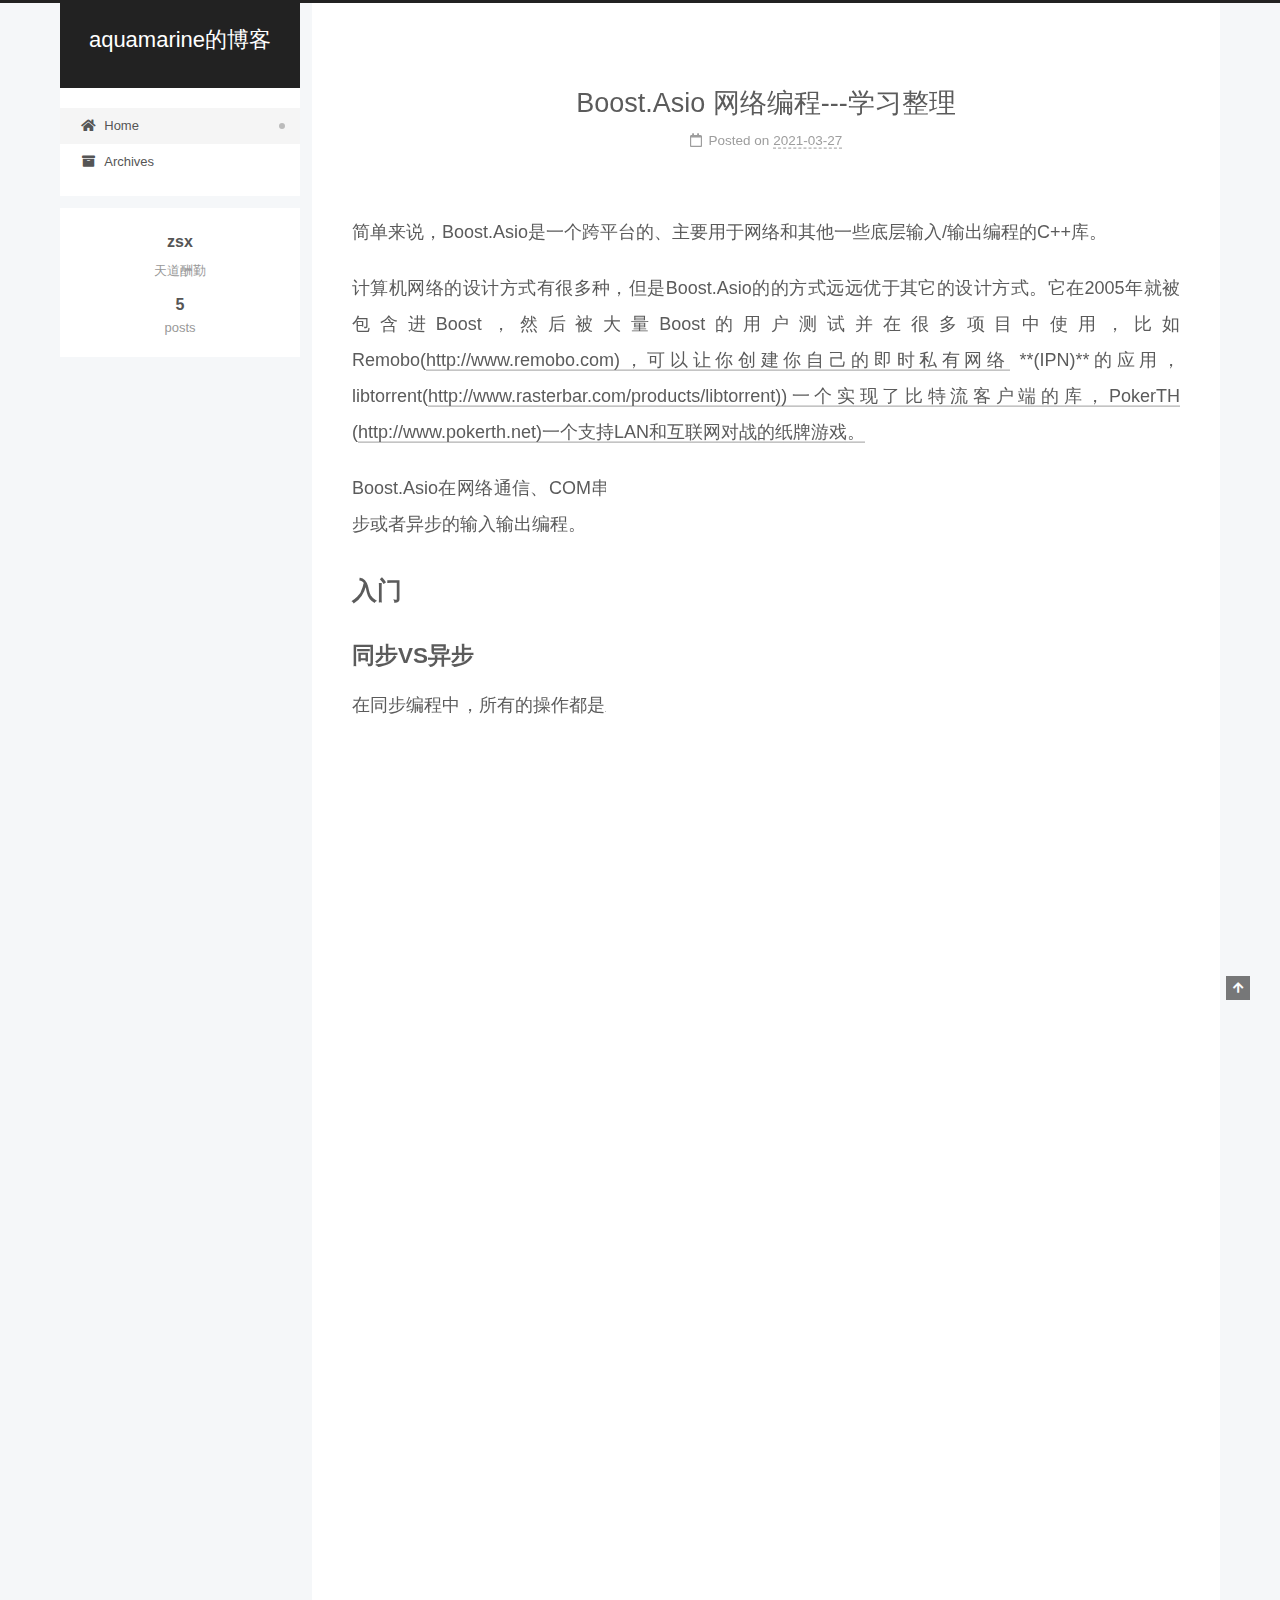
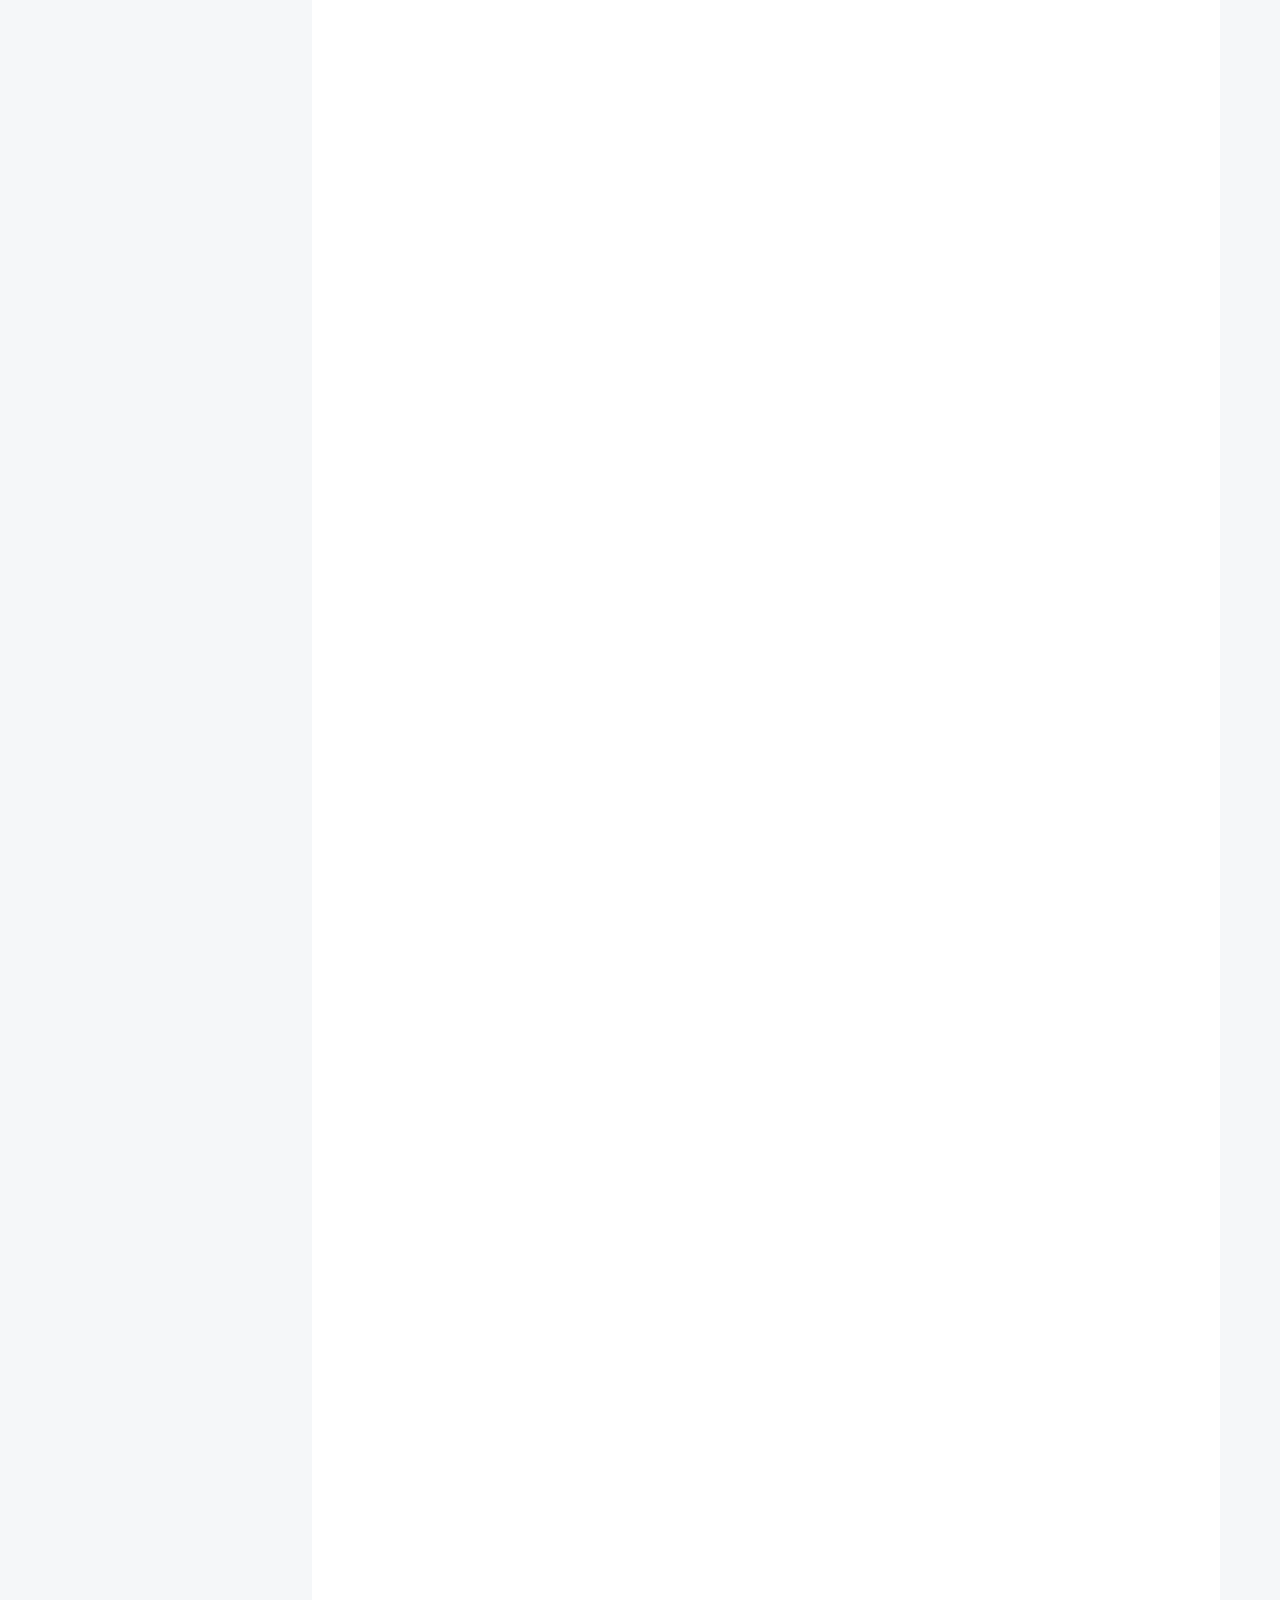
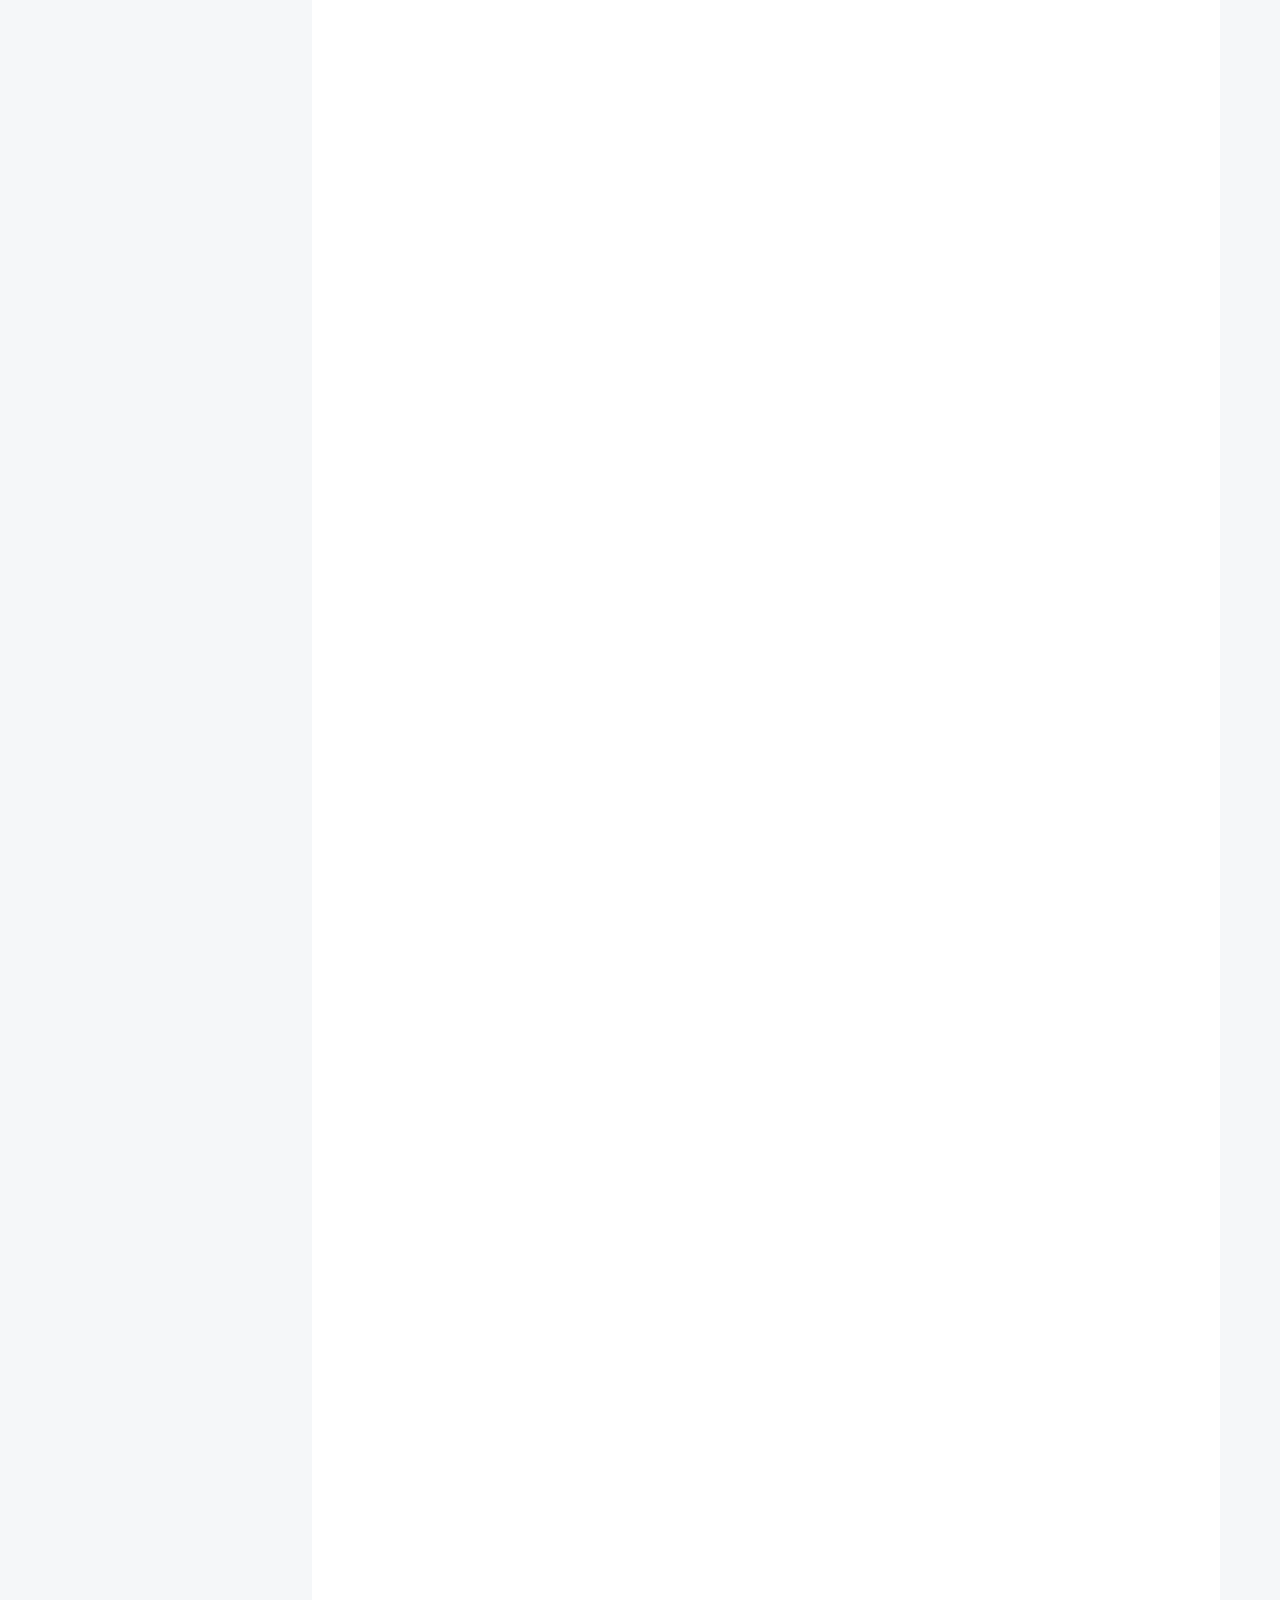
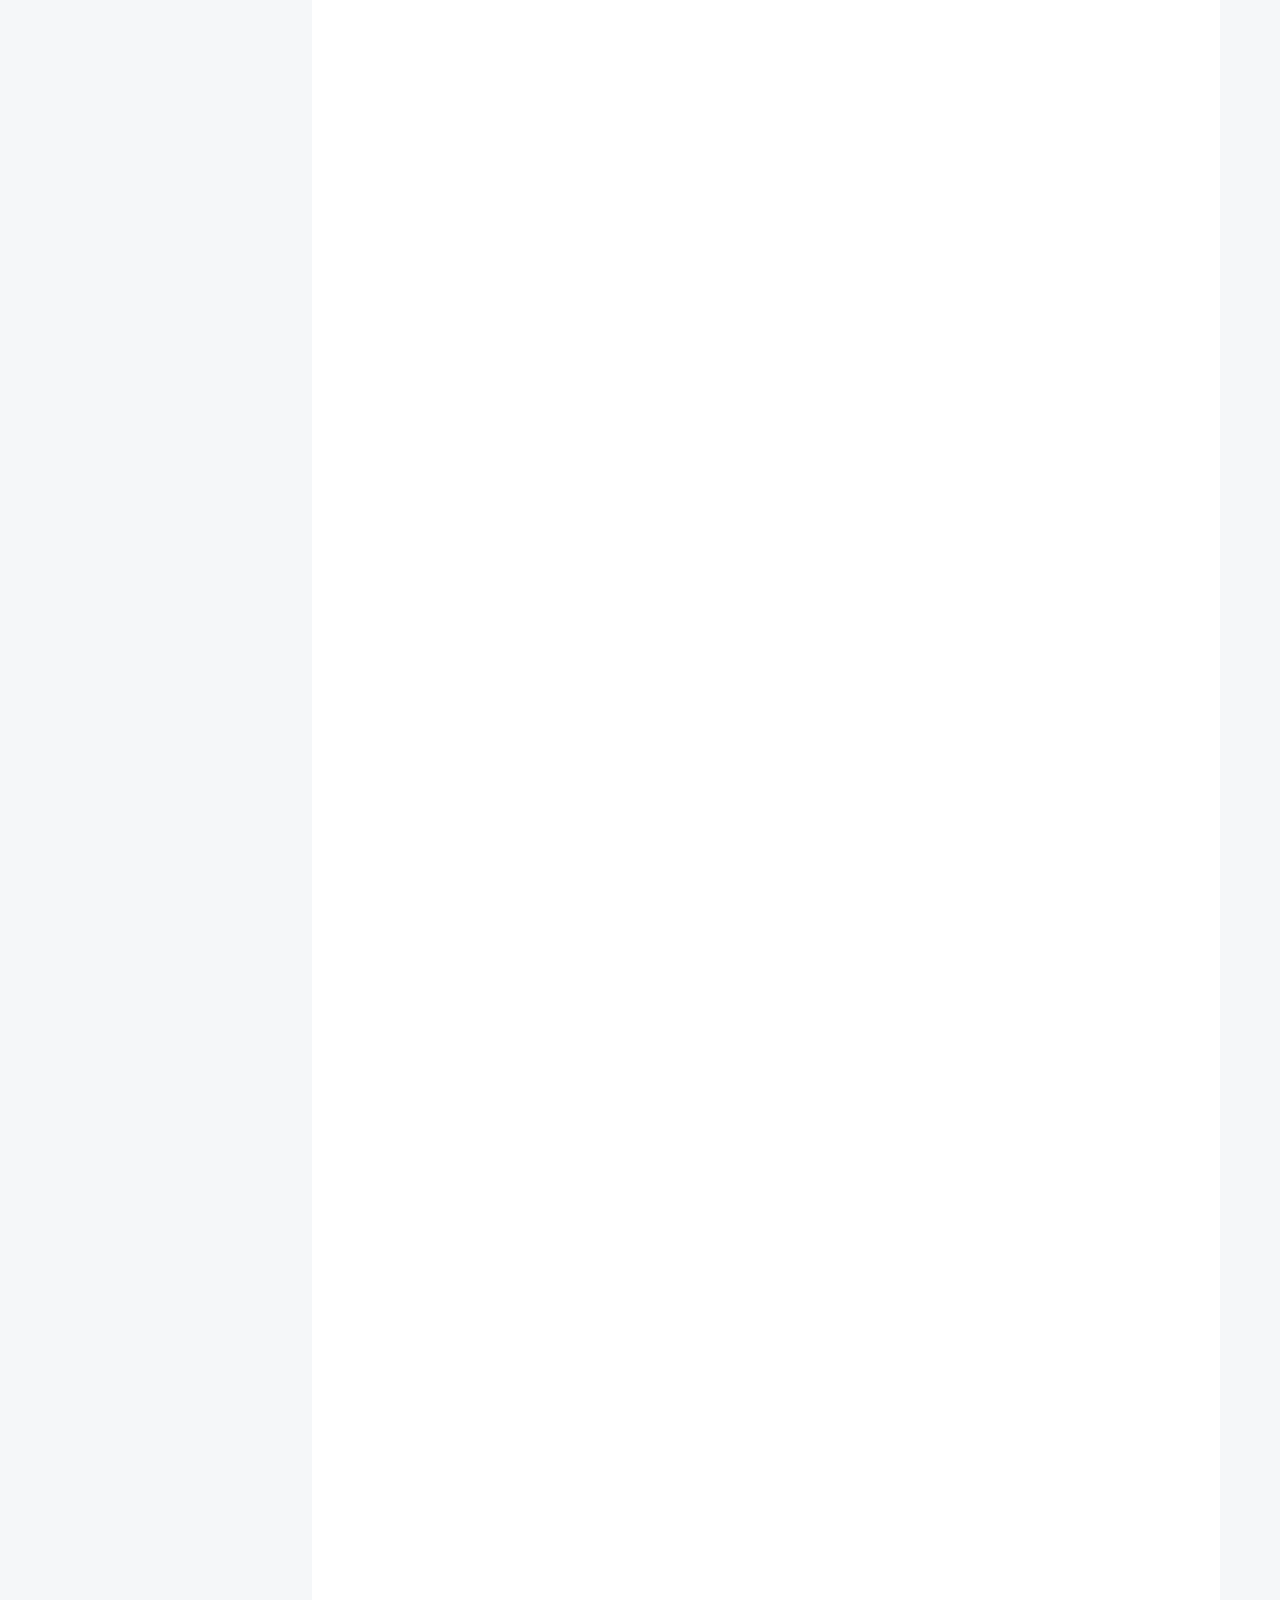
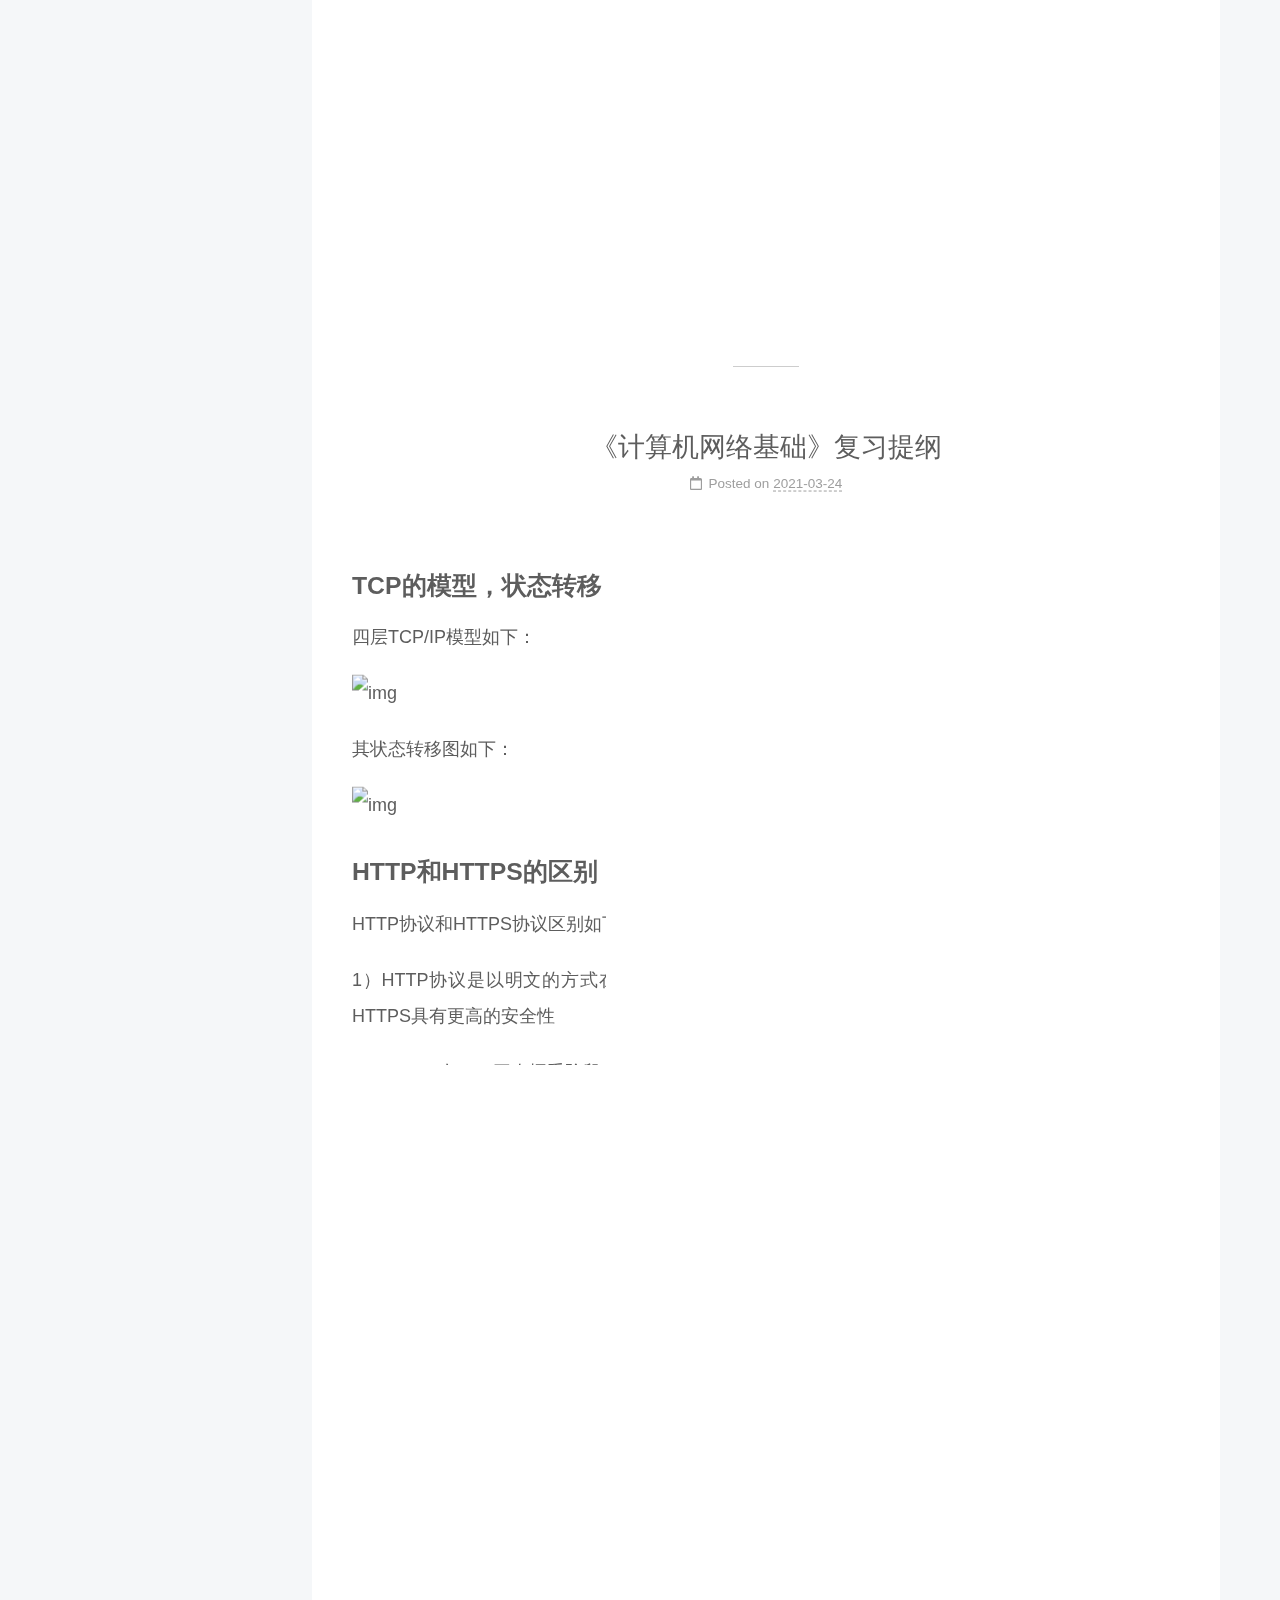
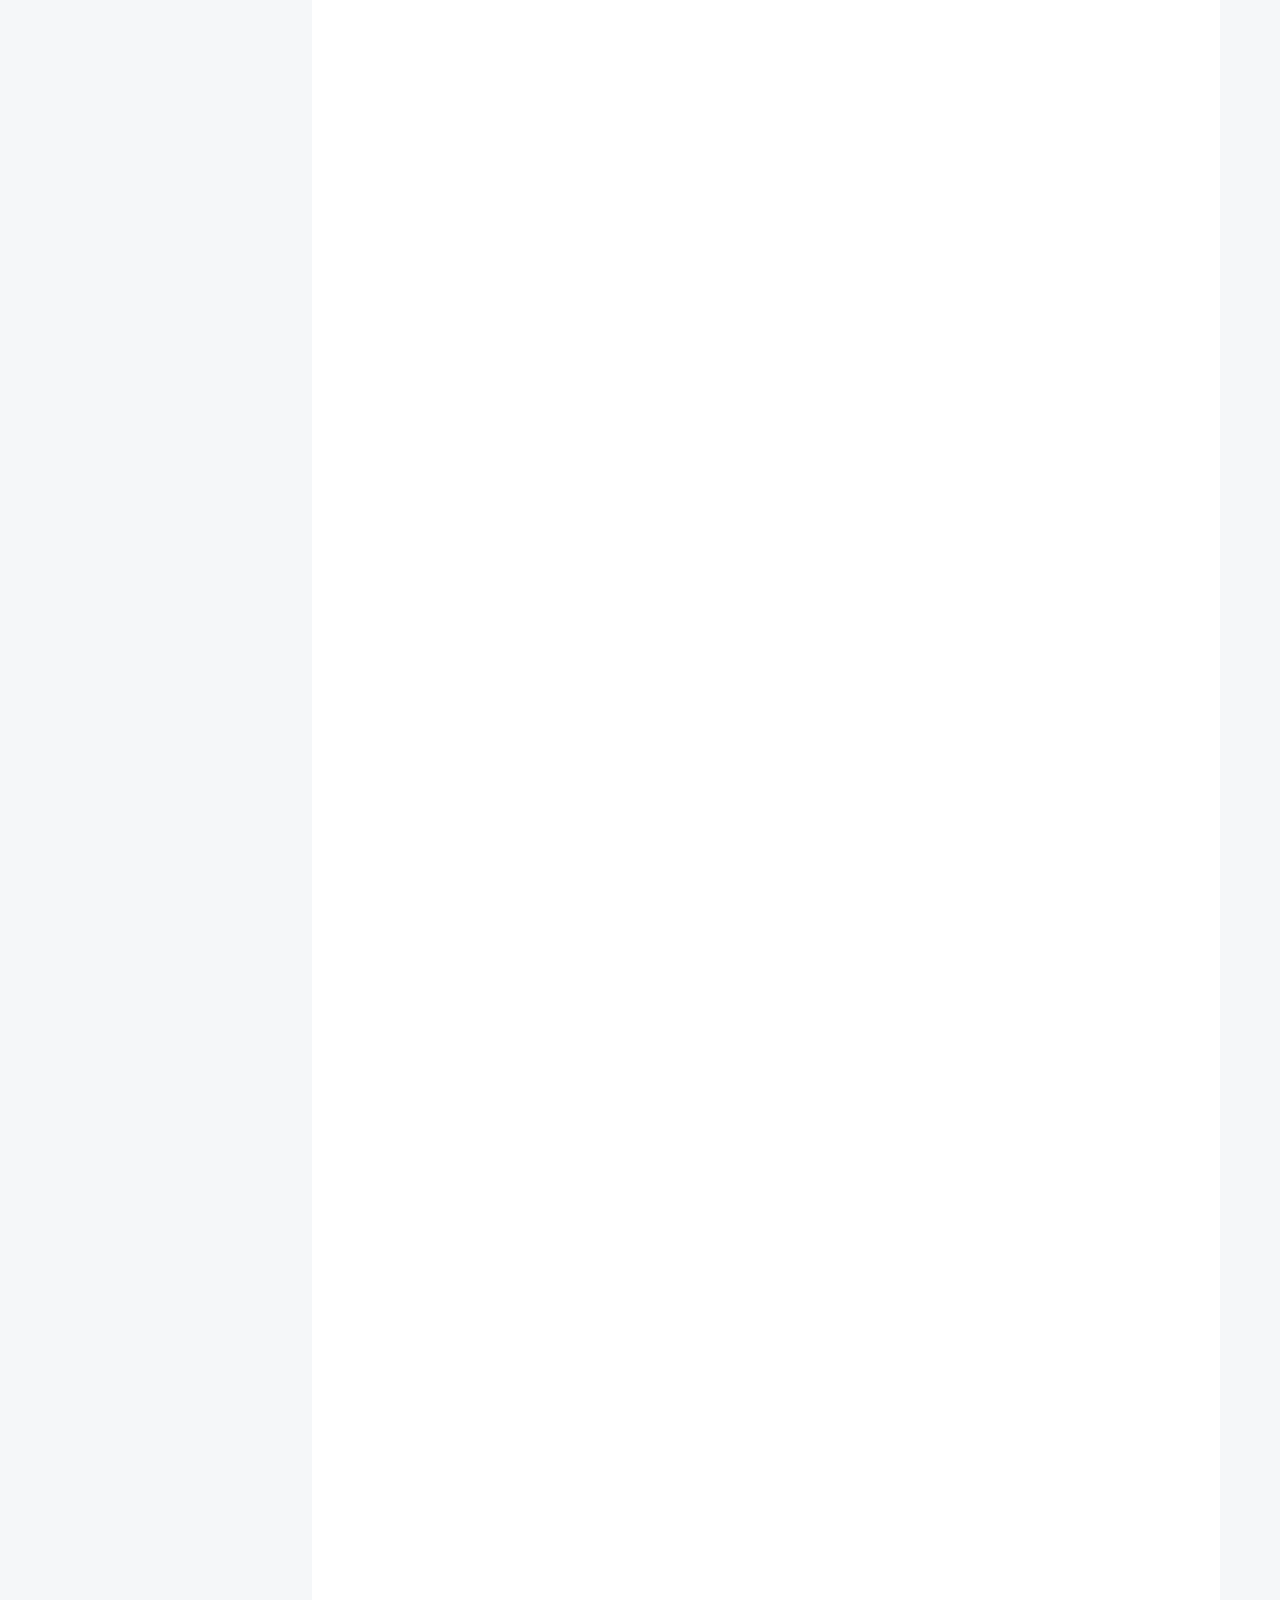
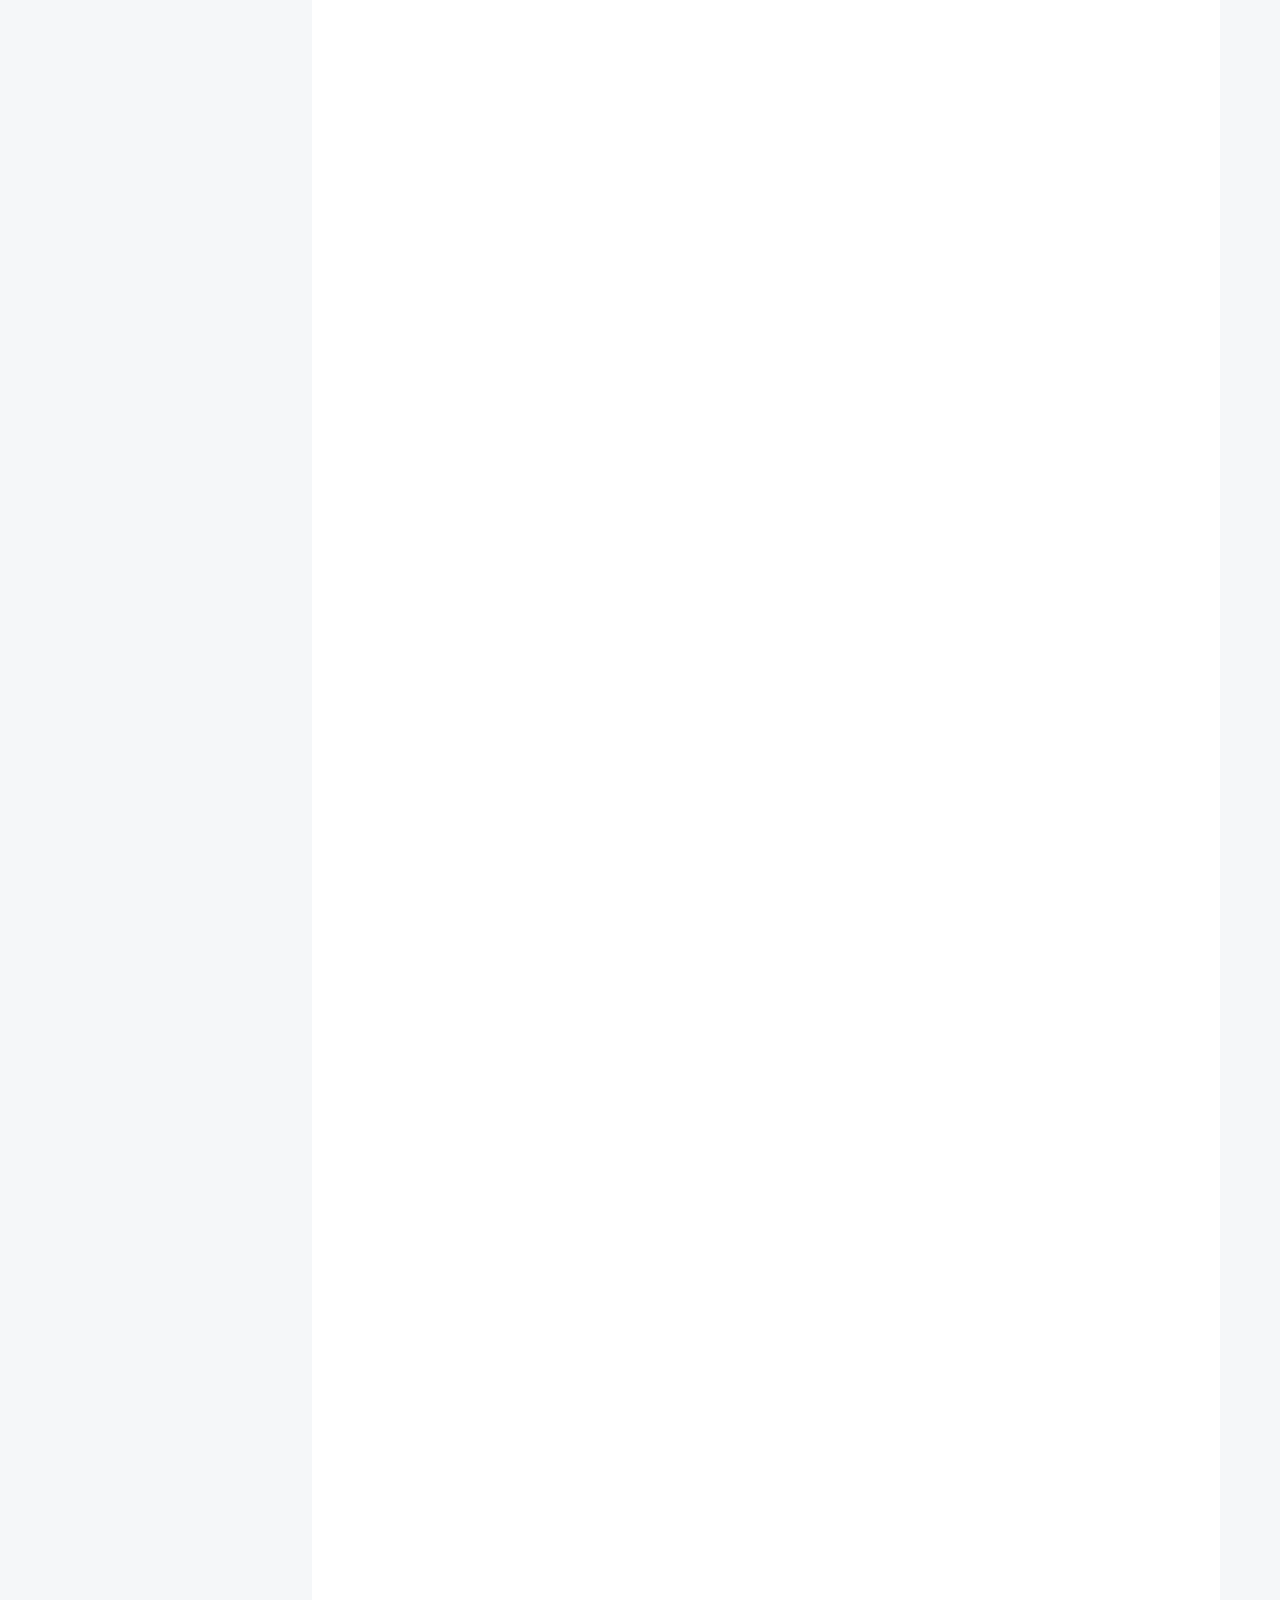
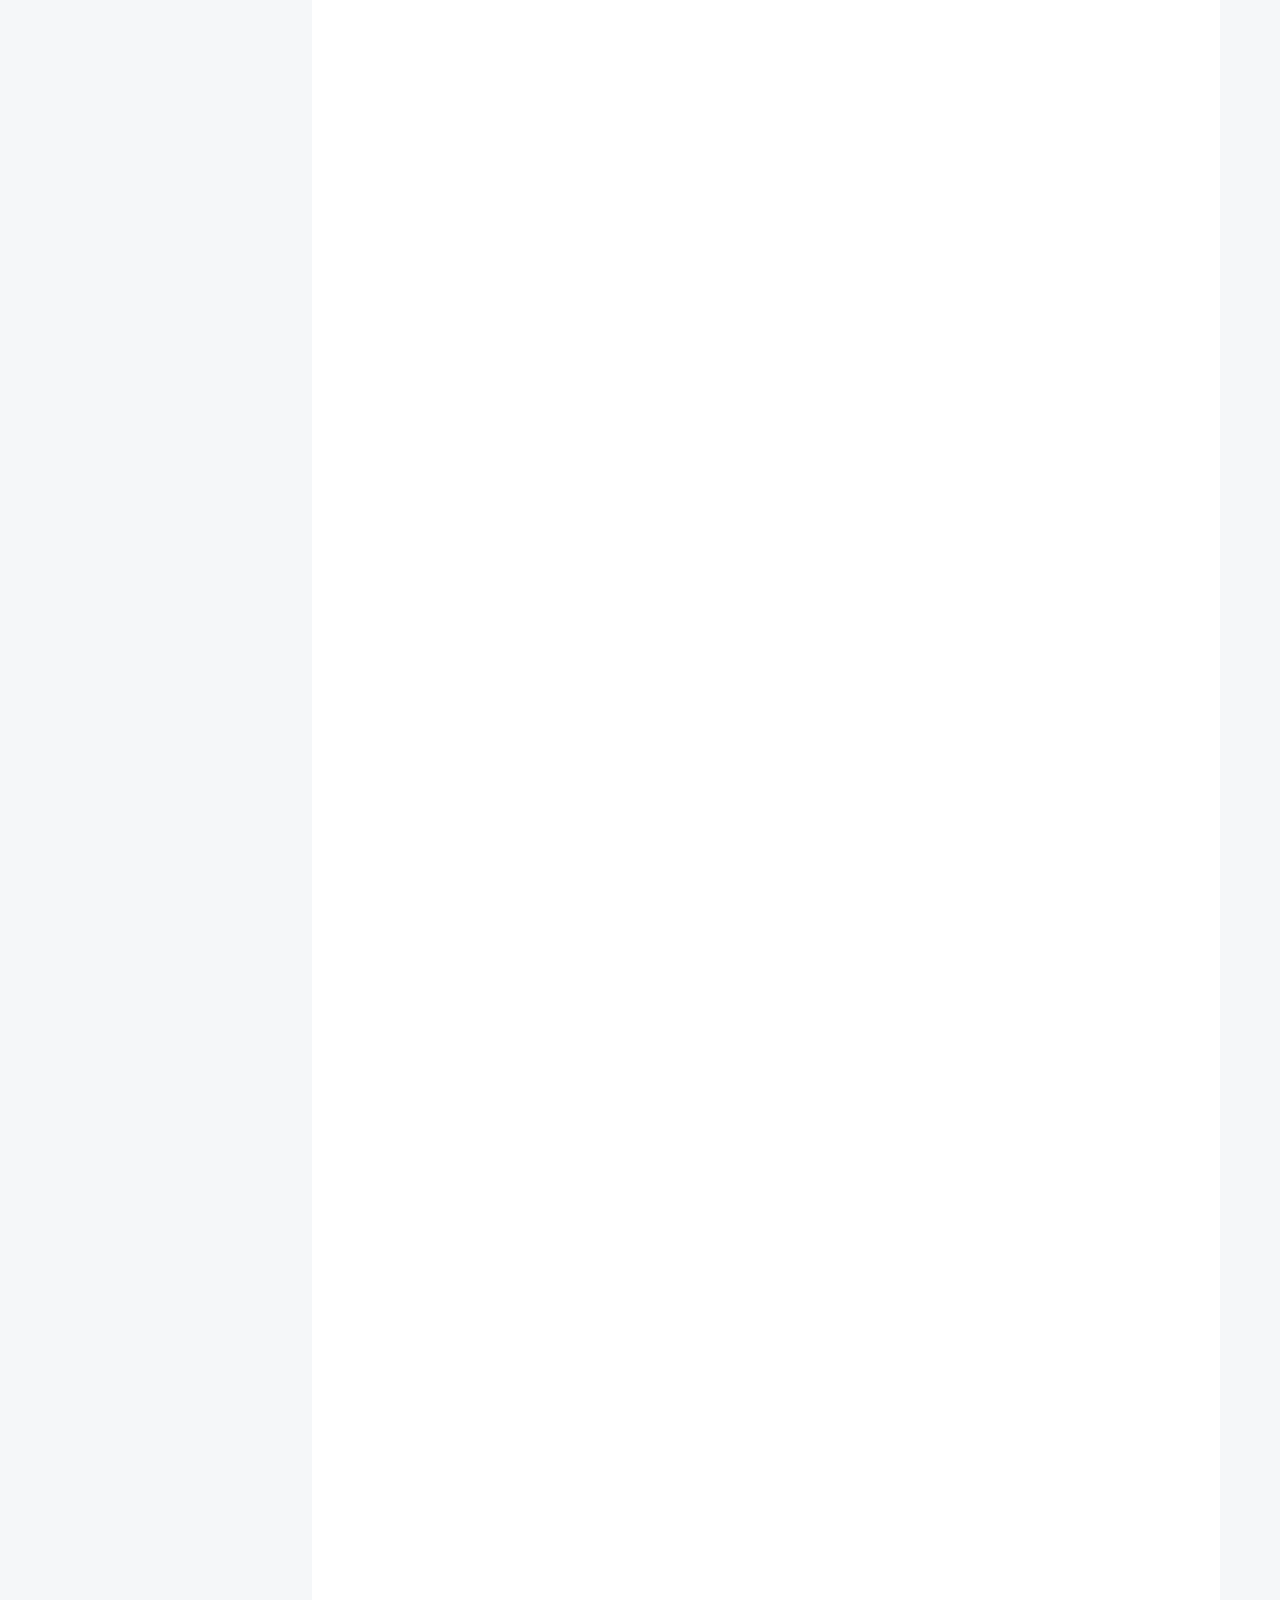
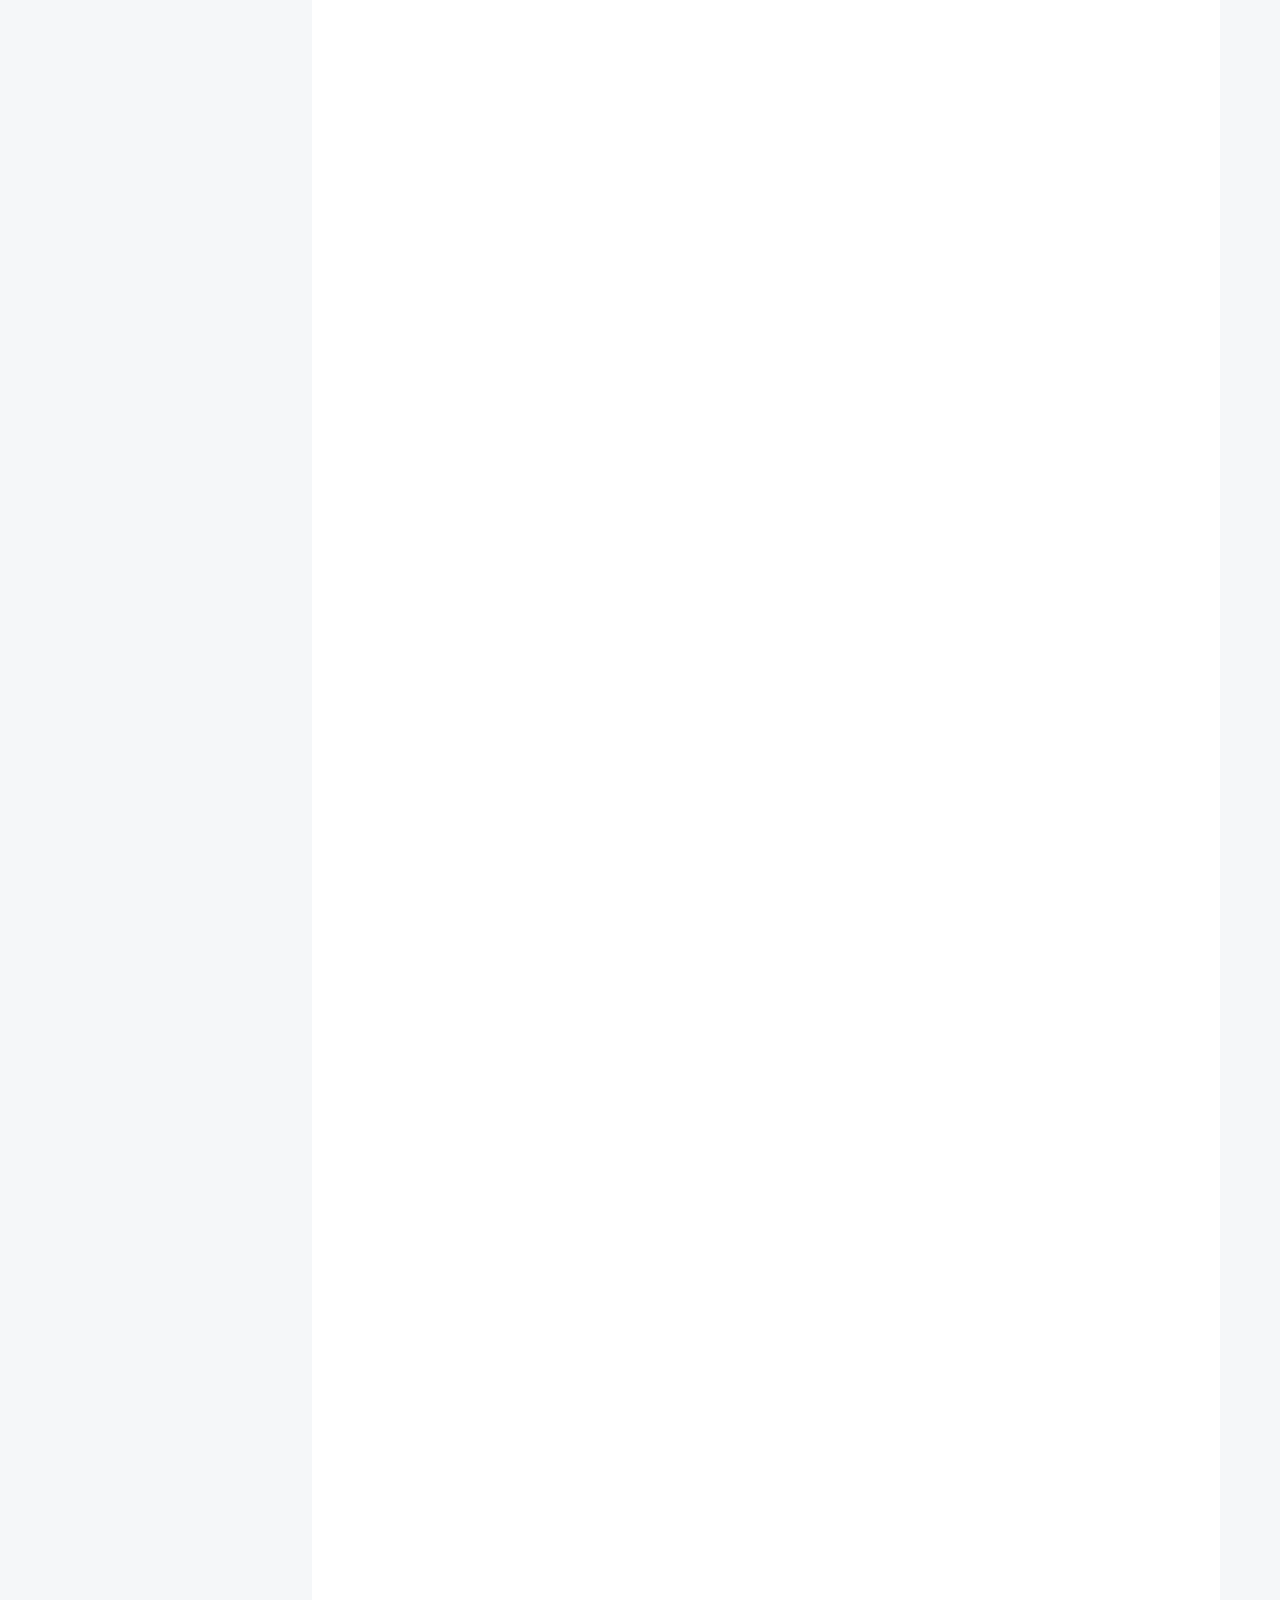
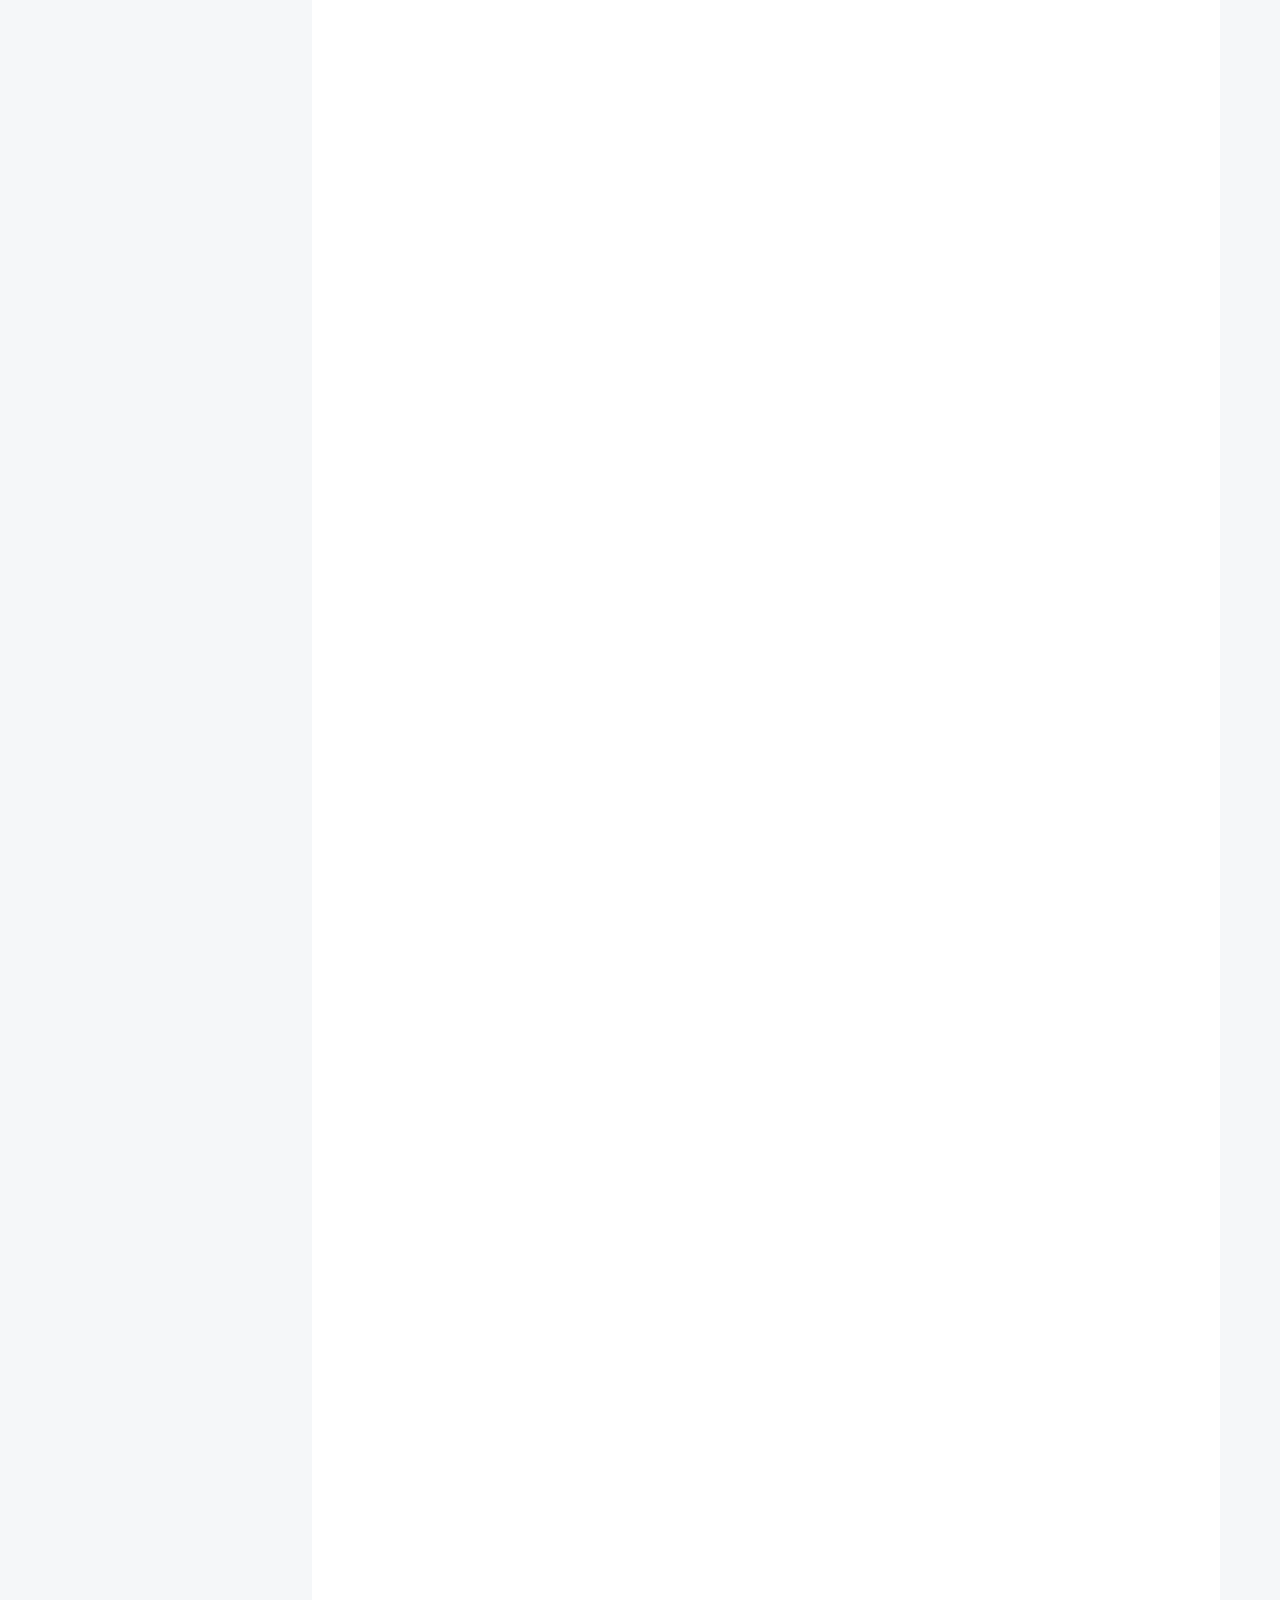
==== commit e0915069: "Site updated: 2021-03-27 15:15:58" ====
--- a/index.html
+++ b/index.html
@@ -144,6 +144,116 @@
 
           <div class="content index posts-expand">
             
+      
+  
+  
+  <article itemscope itemtype="http://schema.org/Article" class="post-block" lang="en">
+    <link itemprop="mainEntityOfPage" href="http://example.com/2021/03/27/Boost.Asio%20%E7%BD%91%E7%BB%9C%E7%BC%96%E7%A8%8B---%E5%AD%A6%E4%B9%A0%E6%95%B4%E7%90%86/">
+
+    <span hidden itemprop="author" itemscope itemtype="http://schema.org/Person">
+      <meta itemprop="image" content="/images/avatar.gif">
+      <meta itemprop="name" content="zsx">
+      <meta itemprop="description" content="天道酬勤">
+    </span>
+
+    <span hidden itemprop="publisher" itemscope itemtype="http://schema.org/Organization">
+      <meta itemprop="name" content="aquamarine的博客">
+    </span>
+      <header class="post-header">
+        <h2 class="post-title" itemprop="name headline">
+          
+            <a href="/2021/03/27/Boost.Asio%20%E7%BD%91%E7%BB%9C%E7%BC%96%E7%A8%8B---%E5%AD%A6%E4%B9%A0%E6%95%B4%E7%90%86/" class="post-title-link" itemprop="url">Boost.Asio 网络编程---学习整理</a>
+        </h2>
+
+        <div class="post-meta">
+            <span class="post-meta-item">
+              <span class="post-meta-item-icon">
+                <i class="far fa-calendar"></i>
+              </span>
+              <span class="post-meta-item-text">Posted on</span>
+              
+
+              <time title="Created: 2021-03-27 15:13:56 / Modified: 15:14:40" itemprop="dateCreated datePublished" datetime="2021-03-27T15:13:56+08:00">2021-03-27</time>
+            </span>
+
+          
+
+        </div>
+      </header>
+
+    
+    
+    
+    <div class="post-body" itemprop="articleBody">
+
+      
+          <p>简单来说，Boost.Asio是一个跨平台的、主要用于网络和其他一些底层输入/输出编程的C++库。 </p>
+<p>计算机网络的设计方式有很多种，但是Boost.Asio的的方式远远优于其它的设计方式。它在2005年就被包含进Boost，然后被大量Boost的用户测试并在很多项目中使用，比如Remobo(<a target="_blank" rel="noopener" href="http://www.remobo.com),可以让你创建你自己的即时私有网络/">http://www.remobo.com)，可以让你创建你自己的即时私有网络</a> **(IPN)**的应用，libtorrent(<a target="_blank" rel="noopener" href="http://www.rasterbar.com/products/libtorrent))%E4%B8%80%E4%B8%AA%E5%AE%9E%E7%8E%B0%E4%BA%86%E6%AF%94%E7%89%B9%E6%B5%81%E5%AE%A2%E6%88%B7%E7%AB%AF%E7%9A%84%E5%BA%93%EF%BC%8CPokerTH">http://www.rasterbar.com/products/libtorrent))一个实现了比特流客户端的库，PokerTH</a> (<a target="_blank" rel="noopener" href="http://www.pokerth.net)一个支持lan和互联网对战的纸牌游戏./">http://www.pokerth.net)一个支持LAN和互联网对战的纸牌游戏。</a> </p>
+<p>Boost.Asio在网络通信、COM串行端口和文件上成功地抽象了输入输出的概念。你可以基于这些进行同步或者异步的输入输出编程。 </p>
+<h2 id="入门"><a href="#入门" class="headerlink" title="入门"></a>入门</h2><h3 id="同步VS异步"><a href="#同步VS异步" class="headerlink" title="同步VS异步"></a>同步<strong>VS</strong>异步</h3><p>在同步编程中，所有的操作都是顺序执行的，比如从socket中读取（请求），然后写入（回应）到socket中。每一个操作都是阻塞的。因为操作是阻塞的，所以为了不影响主程序，当在socket上读写时，通常会创建一个或多个线程来处理socket的输入/输出。因此，同步的服务端/客户端通常是多线程的。</p>
+<p>相反的，异步编程是事件驱动的。虽然启动了一个操作，但是你不知道它何时会结束；它只是提供一个回调给你，当操作结束时，它会调用这个API，并返回操作结果。因此，在异步编程中，你只需要一个线程。</p>
+<p>下面是一个基础的同步客户端例子： </p>
+<figure class="highlight c++"><table><tr><td class="gutter"><pre><span class="line">1</span><br><span class="line">2</span><br><span class="line">3</span><br><span class="line">4</span><br><span class="line">5</span><br></pre></td><td class="code"><pre><span class="line"><span class="keyword">using</span> boost::asio; </span><br><span class="line">io_service service; </span><br><span class="line">ip::<span class="function">tcp::endpoint <span class="title">ep</span><span class="params">( ip::address::from_string(<span class="string">&quot;127.0.0.1&quot;</span>), <span class="number">200</span> <span class="number">1</span>)</span></span>; </span><br><span class="line">ip::<span class="function">tcp::socket <span class="title">sock</span><span class="params">(service)</span></span>; </span><br><span class="line">sock.connect(ep);</span><br></pre></td></tr></table></figure>
+
+<p>下面是一个简单的使用Boost.Asio的服务端： </p>
+<figure class="highlight c++"><table><tr><td class="gutter"><pre><span class="line">1</span><br><span class="line">2</span><br><span class="line">3</span><br><span class="line">4</span><br><span class="line">5</span><br><span class="line">6</span><br><span class="line">7</span><br><span class="line">8</span><br><span class="line">9</span><br><span class="line">10</span><br><span class="line">11</span><br><span class="line">12</span><br><span class="line">13</span><br><span class="line">14</span><br><span class="line">15</span><br><span class="line">16</span><br></pre></td><td class="code"><pre><span class="line"><span class="keyword">typedef</span> boost::<span class="built_in">shared_ptr</span>&lt;ip::tcp::socket&gt; socket_ptr; </span><br><span class="line">io_service service; </span><br><span class="line">ip::tcp::endpoint ep( ip::tcp::v4(), 2001)); // listen on 2001 </span><br><span class="line">ip::<span class="function">tcp::acceptor <span class="title">acc</span><span class="params">(service, ep)</span></span>; </span><br><span class="line"><span class="keyword">while</span> ( <span class="literal">true</span>) &#123; </span><br><span class="line">    <span class="function">socket_ptr <span class="title">sock</span><span class="params">(<span class="keyword">new</span> ip::tcp::socket(service))</span></span>; </span><br><span class="line">    acc.accept(*sock); </span><br><span class="line">    boost::thread( boost::bind(client_session, sock)); </span><br><span class="line">&#125;</span><br><span class="line"><span class="function"><span class="keyword">void</span> <span class="title">client_session</span><span class="params">(socket_ptr sock)</span> </span>&#123;</span><br><span class="line">    <span class="keyword">while</span> ( <span class="literal">true</span>) &#123;</span><br><span class="line">        <span class="keyword">char</span> data[<span class="number">512</span>]; </span><br><span class="line">        <span class="keyword">size_t</span> len = sock-&gt;read_some(buffer(data)); </span><br><span class="line">        <span class="keyword">if</span> ( len &gt; <span class="number">0</span>) write(*sock, buffer(<span class="string">&quot;ok&quot;</span>, <span class="number">2</span>)); </span><br><span class="line">    &#125;</span><br><span class="line">&#125;</span><br></pre></td></tr></table></figure>
+
+<p>在客户端中，首先，你的程序至少需要一个<em>io_service</em>实例。Boost.Asio使用<em>io_service</em>同操作系统的输入/输出服务进行交互。通常一个<em>io_service</em>的实例就足够了。然后，创建你想要连接的地址和端口，再建立socket。把socket连接到你创建的地址和端口。</p>
+<p>在服务端中， 首先，同样是至少需要一个<em>io_service</em>实例。然后你指定你想要监听的端口，再创建一个接收器——一个用来接收客户端连接的对象。 在接下来的循环中，你创建一个虚拟的socket来等待客户端的连接。然后当一个连接被建立时，你创建一个线程来处理这个连接。 在<em>client_session</em>线程中来读取一个客户端的请求，进行解析，然后返回结果。 </p>
+<p>下面是一个异步客户端例子：</p>
+<figure class="highlight c++"><table><tr><td class="gutter"><pre><span class="line">1</span><br><span class="line">2</span><br><span class="line">3</span><br><span class="line">4</span><br><span class="line">5</span><br><span class="line">6</span><br><span class="line">7</span><br><span class="line">8</span><br><span class="line">9</span><br></pre></td><td class="code"><pre><span class="line"><span class="keyword">using</span> boost::asio; </span><br><span class="line">io_service service; </span><br><span class="line">ip::<span class="function">tcp::endpoint <span class="title">ep</span><span class="params">( ip::address::from_string(<span class="string">&quot;127.0.0.1&quot;</span>), <span class="number">200</span> <span class="number">1</span>)</span></span>; </span><br><span class="line">ip::<span class="function">tcp::socket <span class="title">sock</span><span class="params">(service)</span></span>; </span><br><span class="line">sock.async_connect(ep, connect_handler); </span><br><span class="line">service.run(); </span><br><span class="line"><span class="function"><span class="keyword">void</span> <span class="title">connect_handler</span><span class="params">(<span class="keyword">const</span> boost::system::error_code &amp; ec)</span> </span>&#123;</span><br><span class="line">    <span class="comment">// 如果ec返回成功我们就可以知道连接成功了 </span></span><br><span class="line">&#125;</span><br></pre></td></tr></table></figure>
+
+<p>下面是一个异步服务端的例子：</p>
+<figure class="highlight c++"><table><tr><td class="gutter"><pre><span class="line">1</span><br><span class="line">2</span><br><span class="line">3</span><br><span class="line">4</span><br><span class="line">5</span><br><span class="line">6</span><br><span class="line">7</span><br><span class="line">8</span><br><span class="line">9</span><br><span class="line">10</span><br><span class="line">11</span><br><span class="line">12</span><br><span class="line">13</span><br><span class="line">14</span><br><span class="line">15</span><br></pre></td><td class="code"><pre><span class="line"><span class="keyword">using</span> boost::asio; </span><br><span class="line"><span class="keyword">typedef</span> boost::<span class="built_in">shared_ptr</span>&lt;ip::tcp::socket&gt; socket_ptr; </span><br><span class="line">io_service service; </span><br><span class="line">ip::tcp::endpoint ep( ip::tcp::v4(), 2001)); // 监听端口2001 </span><br><span class="line">ip::<span class="function">tcp::acceptor <span class="title">acc</span><span class="params">(service, ep)</span></span>; </span><br><span class="line"><span class="function">socket_ptr <span class="title">sock</span><span class="params">(<span class="keyword">new</span> ip::tcp::socket(service))</span></span>; </span><br><span class="line">start_accept(sock); service.run(); </span><br><span class="line"><span class="function"><span class="keyword">void</span> <span class="title">start_accept</span><span class="params">(socket_ptr sock)</span> </span>&#123;</span><br><span class="line">    acc.async_accept(*sock, boost::bind( handle_accept, sock, _1 ) );</span><br><span class="line">&#125;</span><br><span class="line"><span class="function"><span class="keyword">void</span> <span class="title">handle_accept</span><span class="params">(socket_ptr sock, <span class="keyword">const</span> boost::system::error_c ode &amp; err)</span> </span>&#123;</span><br><span class="line">    <span class="keyword">if</span> ( err) <span class="keyword">return</span>; <span class="comment">// 从这里开始, 你可以从socket读取或者写入 </span></span><br><span class="line">    <span class="function">socket_ptr <span class="title">sock</span><span class="params">(<span class="keyword">new</span> ip::tcp::socket(service))</span></span>; </span><br><span class="line">    start_accept(sock); </span><br><span class="line">&#125;</span><br></pre></td></tr></table></figure>
+
+<p>在客户端中，在程序中你需要创建至少一个<em>io_service</em>实例。你需要指定连接的地址以及创建 socket。当连接完成时（其完成处理程序）你就异步地连接到了指定的地址和端口，也就是说，<em>connect_handler</em>被调用了。当<em>connect_handler</em>被调用时，检查错误代码（<em>ec</em>），如果成功，你就可以向服务端进行异步的写入。 </p>
+<p>注意：只要还有待处理的异步操作，<em>servece.run()<em>循环就会一直运行。在上述例子中，只执行了一个这样的操作，就是socket的</em>async_connect</em>。在这之后，*service.run()*就退出了。 </p>
+<p>在服务端中，你创建一个<em>io_service</em>实例，指定监听的端口。然后，你创建接收器acc——一个接受客户端连接，创建虚拟的socket，异步等待客户端连接的对象。 </p>
+<p>最后，运行异步<em>service.run()<em>循环。当接收到客户端连接时，</em>handle_accept</em>被调用 (调用<em>async_accept</em>的完成处理程序）。如果没有错误，这个socket就可以用来做读写操作。在使用这个socket之后，你创建了一个新的socket，然后再次调用*start_accept()<em>，用来创建另外一个“等待客户端连接”的异步操作，从而使</em>service.run()*循环一直保持忙碌状态。 </p>
+<h3 id="异常处理VS错误代码"><a href="#异常处理VS错误代码" class="headerlink" title="异常处理VS错误代码"></a>异常处理<strong>VS</strong>错误代码</h3><p>Boost.Asio允许同时使用异常处理或者错误代码，所有的异步函数都有抛出错误和返回错误码两种方式的重载。当函数抛出错误时，它通常抛出 <em>boost::system::system_error</em>的错误。 </p>
+<figure class="highlight c++"><table><tr><td class="gutter"><pre><span class="line">1</span><br><span class="line">2</span><br><span class="line">3</span><br><span class="line">4</span><br><span class="line">5</span><br><span class="line">6</span><br></pre></td><td class="code"><pre><span class="line"><span class="keyword">using</span> boost::asio;</span><br><span class="line">ip::tcp::endpoint ep;</span><br><span class="line">ip::<span class="function">tcp::socket <span class="title">sock</span><span class="params">(service)</span></span>; </span><br><span class="line">sock.connect(ep); <span class="comment">// 第一行 </span></span><br><span class="line">boost::system::error_code err; </span><br><span class="line">sock.connect(ep, err); <span class="comment">// 第二行</span></span><br></pre></td></tr></table></figure>
+
+<p>在前面的代码中，*sock.connect(ep)<em>会抛出错误，</em>sock.connect(ep, err)*则会返回一 </p>
+<p>个错误码。</p>
+<h3 id="异步计时器"><a href="#异步计时器" class="headerlink" title="异步计时器"></a>异步计时器</h3><p>一些I/O操作需要一个超时时间。这只能应用在异步操作上（同步意味着阻塞，因此没有超时时间）。例如，下一条信息必须在100毫秒内从你的同伴那传递给你。</p>
+<figure class="highlight c++"><table><tr><td class="gutter"><pre><span class="line">1</span><br><span class="line">2</span><br><span class="line">3</span><br><span class="line">4</span><br><span class="line">5</span><br><span class="line">6</span><br><span class="line">7</span><br><span class="line">8</span><br><span class="line">9</span><br><span class="line">10</span><br><span class="line">11</span><br><span class="line">12</span><br><span class="line">13</span><br><span class="line">14</span><br><span class="line">15</span><br></pre></td><td class="code"><pre><span class="line"><span class="keyword">bool</span> read = <span class="literal">false</span>; </span><br><span class="line"><span class="function"><span class="keyword">void</span> <span class="title">deadline_handler</span><span class="params">(<span class="keyword">const</span> boost::system::error_code &amp;)</span> </span>&#123; </span><br><span class="line">    <span class="built_in">std</span>::<span class="built_in">cout</span> &lt;&lt; (read ? <span class="string">&quot;read successfully&quot;</span> : <span class="string">&quot;read failed&quot;</span>) &lt;&lt; <span class="built_in">std</span>::<span class="built_in">endl</span>; </span><br><span class="line">&#125;</span><br><span class="line"><span class="function"><span class="keyword">void</span> <span class="title">read_handler</span><span class="params">(<span class="keyword">const</span> boost::system::error_code &amp;)</span> </span>&#123; </span><br><span class="line">    read = <span class="literal">true</span>; </span><br><span class="line">&#125;</span><br><span class="line">ip::<span class="function">tcp::socket <span class="title">sock</span><span class="params">(service)</span></span>; </span><br><span class="line"></span><br><span class="line">read = <span class="literal">false</span>; </span><br><span class="line"><span class="keyword">char</span> data[<span class="number">512</span>]; </span><br><span class="line">sock.async_read_some(buffer(data, <span class="number">512</span>)); </span><br><span class="line"><span class="function">deadline_timer <span class="title">t</span><span class="params">(service, boost::posix_time::milliseconds(<span class="number">100</span>))</span></span>; </span><br><span class="line">t.async_wait(&amp;deadline_handler); </span><br><span class="line">service.run();</span><br></pre></td></tr></table></figure>
+
+<p>在上述代码片段中，如果你在超时之前读完了数据，<em>read</em>则被设置成true，这样我们的伙伴就及时地通知了我们。否则，当<em>deadline_handler</em>被调用时，<em>read</em>还是false，也就意味着我们的操作超时了。 </p>
+<h3 id="Boost-Asio中的线程"><a href="#Boost-Asio中的线程" class="headerlink" title="Boost.Asio中的线程"></a><strong>Boost.Asio</strong>中的线程</h3><ol>
+<li><em>io_service</em>:<em>io_service</em>是线程安全的。几个线程可以同时调用*io_service::run()<em>。大多数情况下你可能在一个单线程函数中调用</em>io_service::run()*，这个函数必须等待所有异步操作完成之后才能继续执行。 </li>
+<li>然而，事实上你可以在多个线程中调用*io_service::run()<em>。这会阻塞所有调用</em>io_service::run()<em>的线程。只要当中任何一个线程调用了</em>io_service::run()<em>，所有的回调都会同时被调用；这也就意味着，当你在一个线程中调用</em>io_service::run()*时，所有的回调都被调用了。</li>
+<li><em>socket</em>:<em>socket</em>类不是线程安全的。所以，你要避免在某个线程里读一个socket时，同时在另外一个线程里面对其进行写入操作。（通常来说这种操作都是不推荐的，更别说Boost.Asio）。 </li>
+</ol>
+<h3 id="io-service类"><a href="#io-service类" class="headerlink" title="io_service类"></a><strong>io_service</strong>类</h3><p>你应该已经发现大部分使用Boost.Asio编写的代码都会使用几个<em>io_service</em>的实例。<em>io_service</em>是这个库里面最重要的类；它负责和操作系统打交道，等待所有异步操作的结束，然后为每一个异步操作调用其完成处理程序。 </p>
+<p>你有多种不同的方式来使用<em>io_service</em>。在下面的例子中，我们有3个异步操作，2个socket连接操作和一个计时器等待操作：</p>
+<p>有一个<em>io_service</em>实例和一个处理线程的单线程例子： </p>
+<figure class="highlight c++"><table><tr><td class="gutter"><pre><span class="line">1</span><br><span class="line">2</span><br><span class="line">3</span><br><span class="line">4</span><br><span class="line">5</span><br><span class="line">6</span><br><span class="line">7</span><br><span class="line">8</span><br></pre></td><td class="code"><pre><span class="line">io_service service; <span class="comment">// 所有socket操作都由service来处理 </span></span><br><span class="line">ip::<span class="function">tcp::socket <span class="title">sock1</span><span class="params">(service)</span></span>; <span class="comment">// all the socket operations are handled by service </span></span><br><span class="line">ip::<span class="function">tcp::socket <span class="title">sock2</span><span class="params">(service)</span></span>; </span><br><span class="line">sock1.asyncconnect( ep, conn ect_handler); </span><br><span class="line">sock2.async_connect( ep, connect_handler); </span><br><span class="line"><span class="function">deadline_timer <span class="title">t</span><span class="params">(service, boost::posixtime::seconds(<span class="number">5</span>))</span></span>; </span><br><span class="line">t.async_wait(timeout_handler); </span><br><span class="line">service.run();</span><br></pre></td></tr></table></figure>
+
+<p>有一个io_service实例和多个处理线程的多线程例子：</p>
+<figure class="highlight c++"><table><tr><td class="gutter"><pre><span class="line">1</span><br><span class="line">2</span><br><span class="line">3</span><br><span class="line">4</span><br><span class="line">5</span><br><span class="line">6</span><br><span class="line">7</span><br><span class="line">8</span><br><span class="line">9</span><br><span class="line">10</span><br><span class="line">11</span><br><span class="line">12</span><br></pre></td><td class="code"><pre><span class="line">io_service service; </span><br><span class="line">ip::<span class="function">tcp::socket <span class="title">sock1</span><span class="params">(service)</span></span>; </span><br><span class="line">ip::<span class="function">tcp::socket <span class="title">sock2</span><span class="params">(service)</span></span>; </span><br><span class="line">sock1.asyncconnect( ep, connect_handler); </span><br><span class="line">sock2.async_connect( ep, connect_handler); </span><br><span class="line"><span class="function">deadline_timer <span class="title">t</span><span class="params">(service, boost::posixtime::seconds(<span class="number">5</span>))</span></span>; </span><br><span class="line">t.async_wait(timeout_handler); </span><br><span class="line"><span class="keyword">for</span> ( <span class="keyword">int</span> i = <span class="number">0</span>; i &lt; <span class="number">5</span>; ++i) </span><br><span class="line">    boost::thread( run_service); </span><br><span class="line"><span class="function"><span class="keyword">void</span> <span class="title">run_service</span><span class="params">()</span> </span>&#123; </span><br><span class="line">    service.run();</span><br><span class="line">&#125;</span><br></pre></td></tr></table></figure>
+
+<p>有多个<em>io_service</em>实例和多个处理线程的多线程例子： </p>
+<figure class="highlight c++"><table><tr><td class="gutter"><pre><span class="line">1</span><br><span class="line">2</span><br><span class="line">3</span><br><span class="line">4</span><br><span class="line">5</span><br><span class="line">6</span><br><span class="line">7</span><br><span class="line">8</span><br><span class="line">9</span><br><span class="line">10</span><br><span class="line">11</span><br><span class="line">12</span><br></pre></td><td class="code"><pre><span class="line">io_service service[<span class="number">2</span>]; </span><br><span class="line">ip::<span class="function">tcp::socket <span class="title">sock1</span><span class="params">(service[<span class="number">0</span>])</span></span>; </span><br><span class="line">ip::<span class="function">tcp::socket <span class="title">sock2</span><span class="params">(service[<span class="number">1</span>])</span></span>; </span><br><span class="line">sock1.asyncconnect( ep, connect_handler); </span><br><span class="line">sock2.async_connect( ep, connect_handler); </span><br><span class="line"><span class="function">deadline_timer <span class="title">t</span><span class="params">(service[<span class="number">0</span>], boost::posixtime::seconds(<span class="number">5</span>))</span></span>; </span><br><span class="line">t.async_wait(timeout_handler); </span><br><span class="line"><span class="keyword">for</span> ( <span class="keyword">int</span> i = <span class="number">0</span>; i &lt; <span class="number">2</span>; ++i) </span><br><span class="line">    boost::thread( boost::bind(run_service, i)); </span><br><span class="line"><span class="function"><span class="keyword">void</span> <span class="title">run_service</span><span class="params">(<span class="keyword">int</span> idx)</span> </span>&#123;</span><br><span class="line">    service[idx].run(); </span><br><span class="line">&#125;</span><br></pre></td></tr></table></figure>
+
+<p>在前面的3个方案中，我们在等待3个异步操作结束。为了解释它们之间的不同点，我们假设：过一会操作1完成，然后接着操作2完成。同时我们假设每一个完成处理程序需要1秒钟来完成执行。 </p>
+<p>在第一个例子中，我们在一个线程中等待三个操作全部完成，第1个操作一完成，我们就调用它的完成处理程序。尽管操作2紧接着完成了，但是操作2的完成处理程序需要在1秒钟后，也就是操作1的完成处理程序完成时才会被调用。 </p>
+<p>第二个例子，我们在两个线程中等待3个异步操作结束。当操作1完成时，我们在第1个线程中调用它的完成处理程序。当操作2完成时，紧接着，我们就在第2个线程中调用它的完成处理程序（当线程1在忙着响应操作1的处理程序时，线程2空闲着并且可以回应任何新进来的操作）。 </p>
+<p>在第三个例子中，因为操作1是<em>sock1</em>的<em>connect</em>，操作2是<em>sock2</em>的<em>connect</em>，所以应用程序会表现得像第二个例子一样。线程1会处理<em>sock1 connect</em>操作的完成处理程序，线程2会处理<em>sock2</em>的<em>connect</em>操作的完成处理程序。然而，如果<em>sock1</em>的<em>connect</em>操作是操作1，<em>deadline_timer t</em>的超时操作是操作2，线程1会结束正在处理的<em>sock1 connect</em>操作的完成处理程序。因而，<em>deadline_timer t</em>的超时操作必须等<em>sock1 connect</em>操作的完成处理程序结束（等待1秒钟），因为线程1要处理<em>sock1</em>的连接处理程序和<em>t</em>的超时处理程序。 </p>
+
+      
+    </div>
+
+    
+    
+    
+      <footer class="post-footer">
+        <div class="post-eof"></div>
+      </footer>
+  </article>
+  
+  
+  
+
       
   
   
@@ -1097,7 +1207,7 @@
       <div class="site-state-item site-state-posts">
           <a href="/archives/">
         
-          <span class="site-state-item-count">4</span>
+          <span class="site-state-item-count">5</span>
           <span class="site-state-item-name">posts</span>
         </a>
       </div>
--- a/css/main.css
+++ b/css/main.css
@@ -1168,7 +1168,7 @@
 }
 .links-of-author a::before,
 .links-of-author span.exturl::before {
-  background: #8e9f63;
+  background: #ffdad9;
   border-radius: 50%;
   content: ' ';
   display: inline-block;
